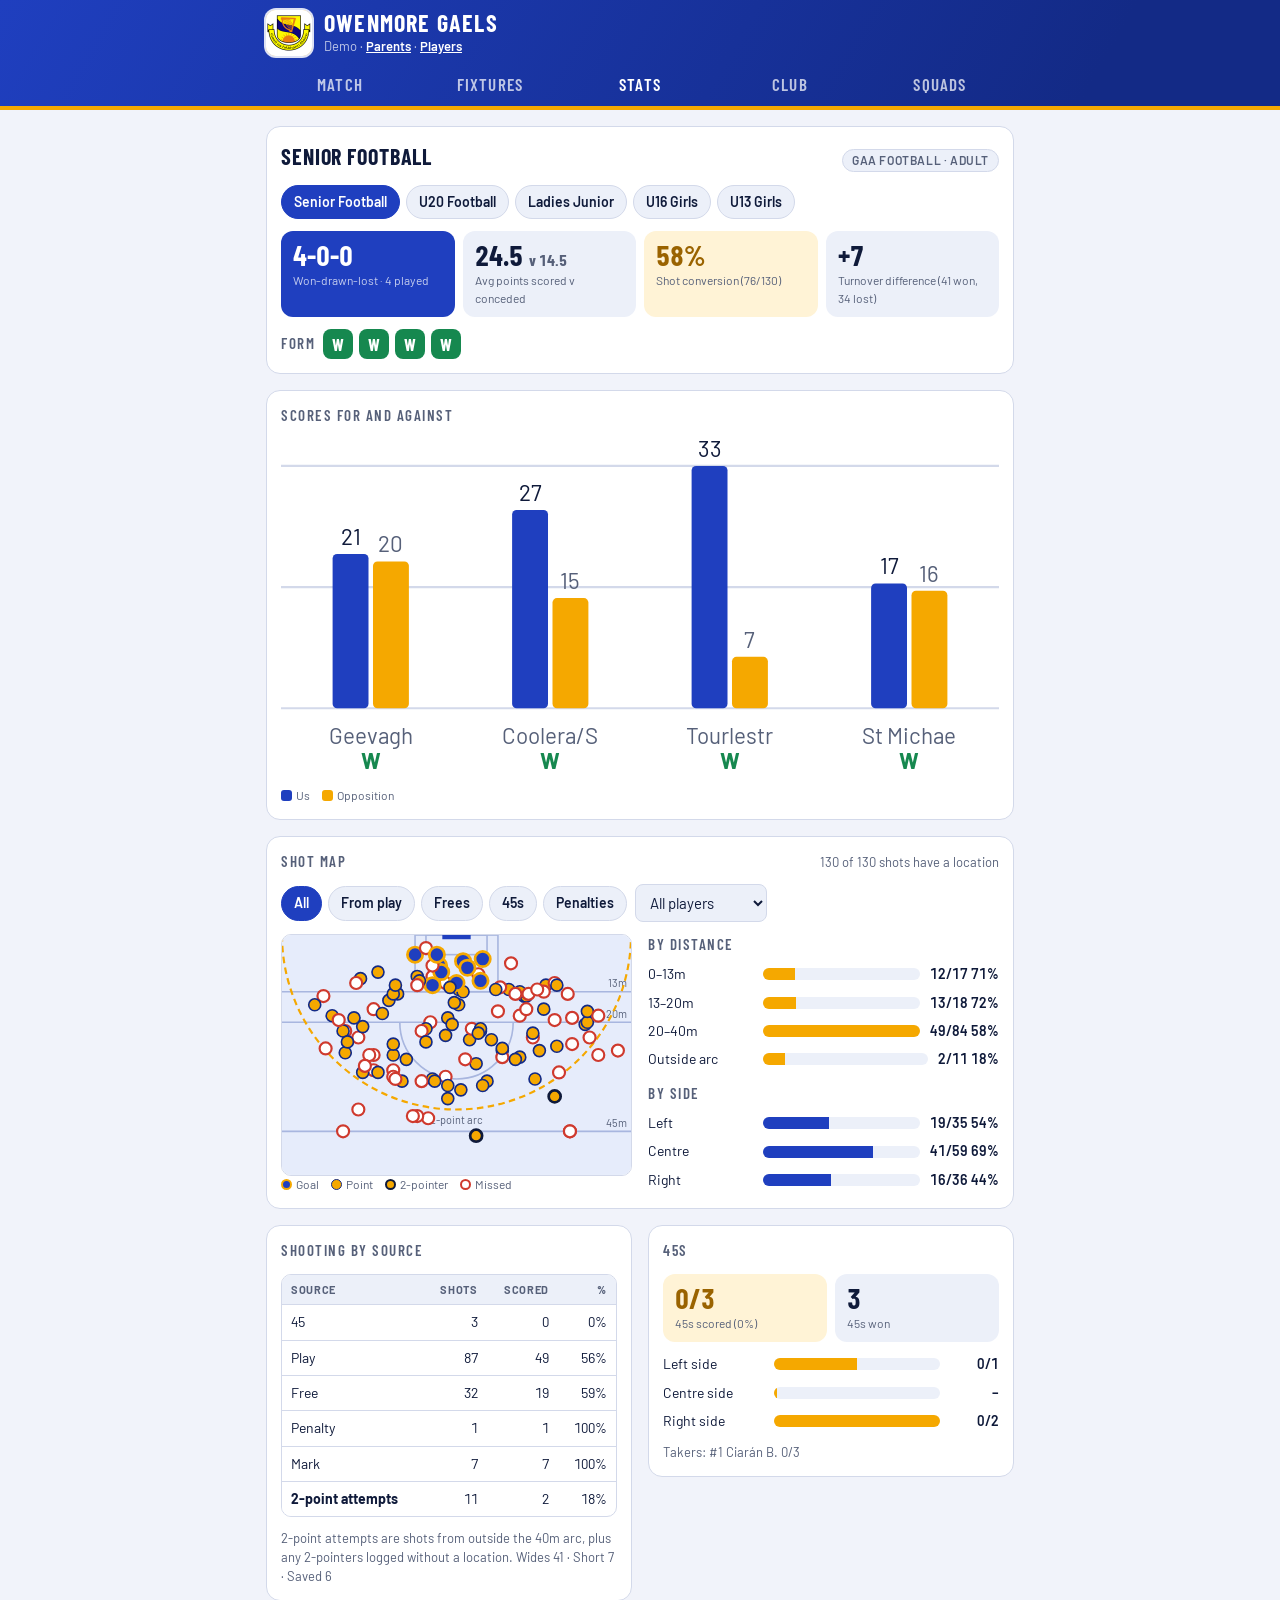
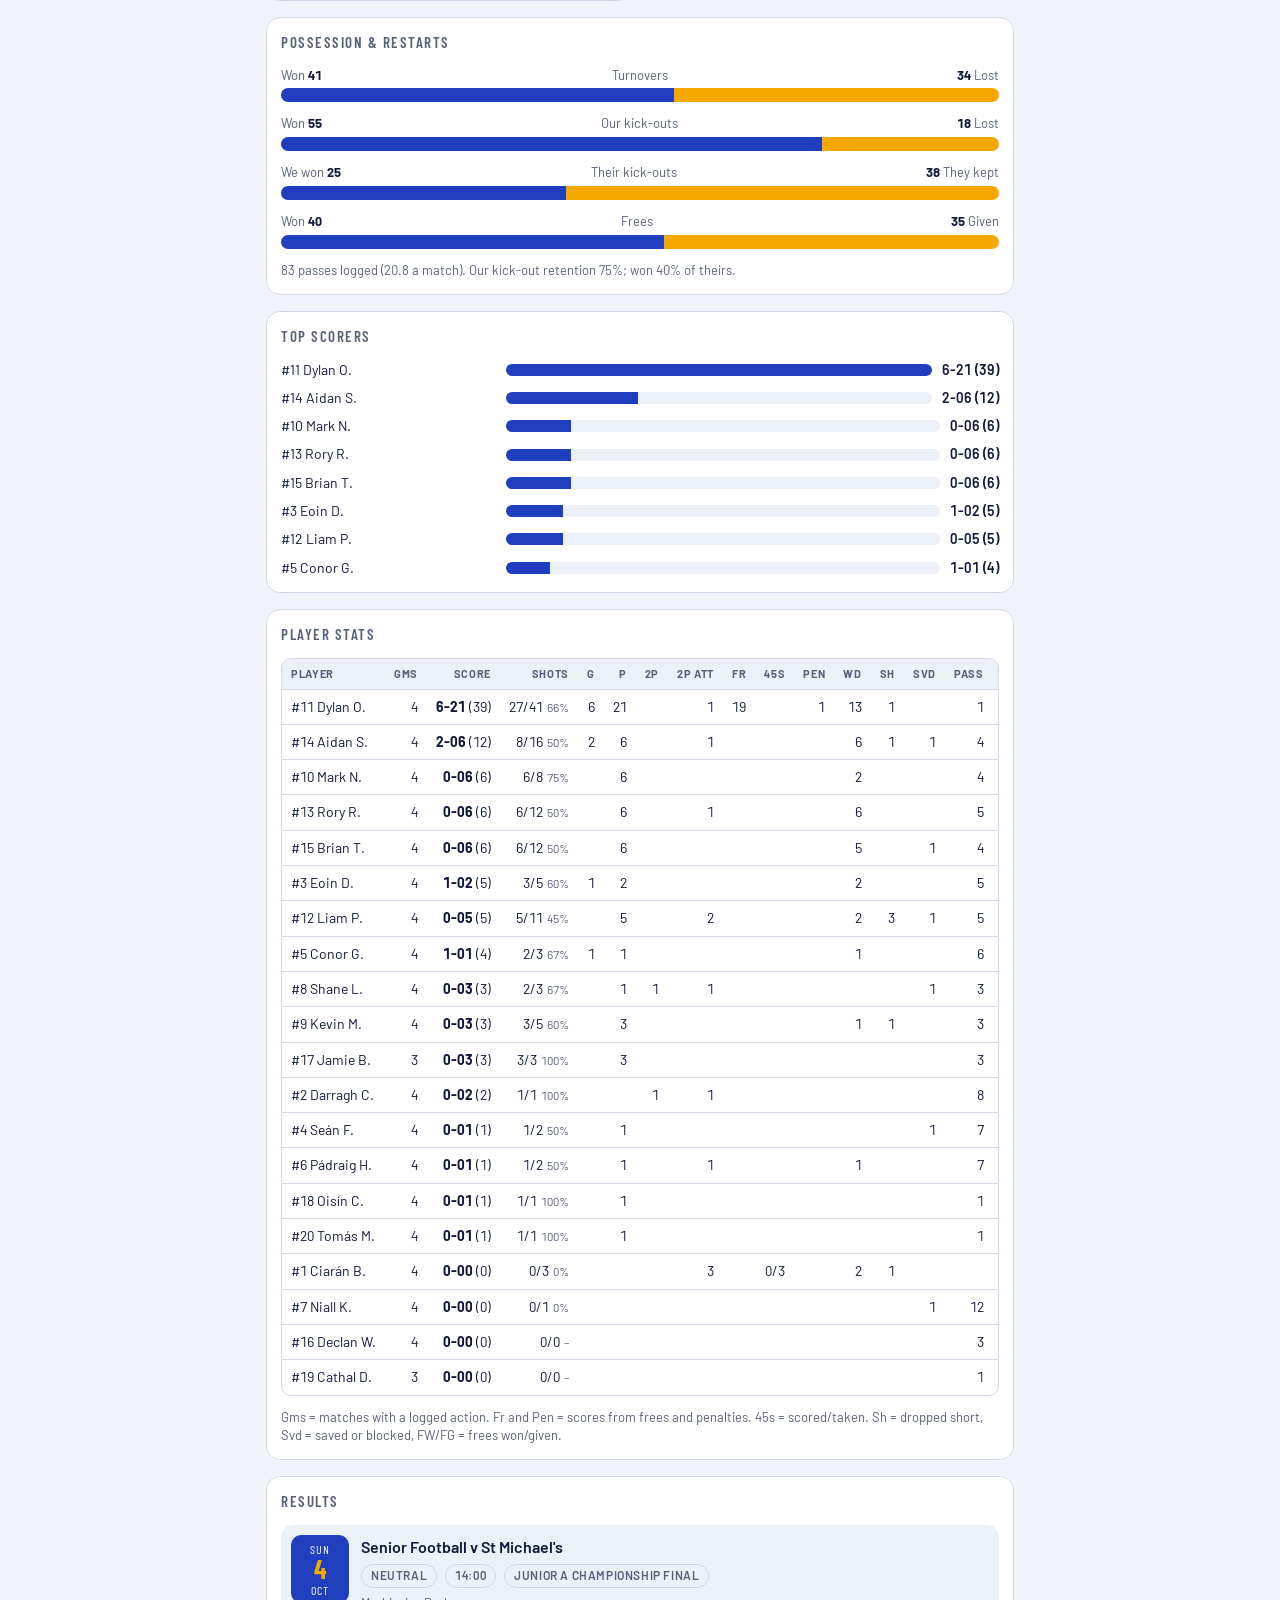
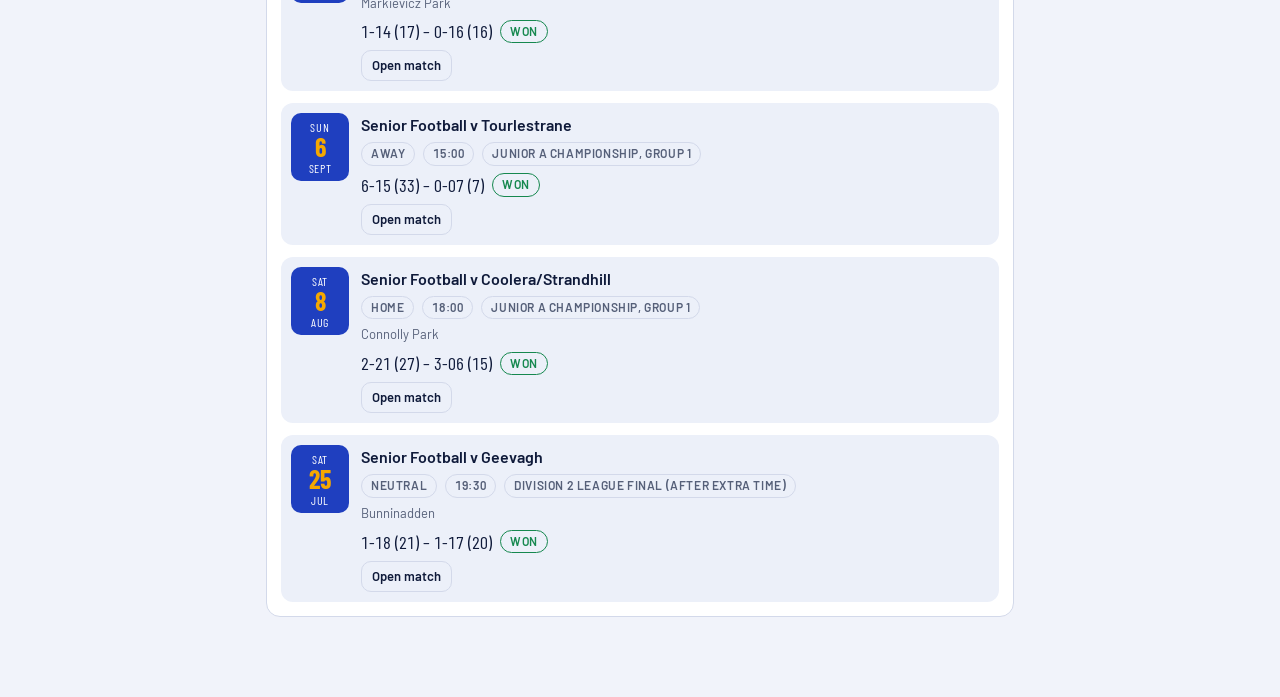
==== public/index.html @ dace6323 "Add files via upload" ====
<!doctype html><html lang="en"><head><meta charset="utf-8"><meta name="viewport" content="width=device-width,initial-scale=1,viewport-fit=cover"><meta name="theme-color" content="#132a86"><meta name="robots" content="noindex">
<link rel="icon" type="image/png" href="favicon.png"><link rel="apple-touch-icon" href="apple-touch-icon.png">
<title>Owenmore Gaels Demo</title>
<meta name="claude:viewport-fit-sides" content="cover">
<link rel="preconnect" href="https://fonts.googleapis.com"><link rel="stylesheet" href="https://fonts.googleapis.com/css2?family=Barlow+Condensed:wght@500;600;700&family=Barlow:wght@400;500;600&display=swap">
<style>html{-webkit-text-size-adjust:100%}body{margin:0}[hidden]{display:none!important}img{max-width:100%}:root{padding-top:env(safe-area-inset-top,0px);padding-bottom:env(safe-area-inset-bottom,0px)}
/* Owenmore Gaels shared theme: royal blue band + amber accents. Layout: blue header band with badge, one working column of panels. */
:root{
  --bg:#f1f3fa; --surface:#ffffff; --surface2:#ecf0f9; --line:#d3d9ea; --fg:#0f1a3a; --muted:#566079;
  --royal:#1f3fbf; --royal-2:#132a86; --royal-text:#1f3fbf; --royal-soft:#e3e9fb;
  --amber:#f5a800; --amber-ink:#1d1300; --amber-text:#9a6300; --amber-soft:#fff3d6;
  --them:#0d7d72; --good:#16884f; --bad:#cf3a2e; --card-y:#f2c200; --card-r:#cf3a2e; --card-b:#15171d;
  --pitch:#e6ecfb; --pitch-line:#a8b6df; --on-band:#ffffff; --on-band-muted:rgba(255,255,255,.72);
  --display:"Barlow Condensed","Arial Narrow",system-ui,sans-serif;
  --body:"Barlow",system-ui,-apple-system,"Segoe UI",sans-serif;
  --r:14px;
}
@media (prefers-color-scheme: dark){:root:not([data-theme="light"]){
  --bg:#070c1d; --surface:#0f1730; --surface2:#16203f; --line:#26335d; --fg:#e8ecf8; --muted:#98a3c4;
  --royal:#2f52d6; --royal-2:#14246a; --royal-text:#7e9bff; --royal-soft:#18245a;
  --amber:#ffb81f; --amber-ink:#1d1300; --amber-text:#ffc449; --amber-soft:#2e2510;
  --them:#33c4b2; --good:#3fd08a; --bad:#ff6a5e; --card-y:#ffd23f; --card-r:#ff6a5e; --card-b:#d4dae9;
  --pitch:#0c1636; --pitch-line:#33478a; color-scheme:dark}}
:root[data-theme="dark"]{
  --bg:#070c1d; --surface:#0f1730; --surface2:#16203f; --line:#26335d; --fg:#e8ecf8; --muted:#98a3c4;
  --royal:#2f52d6; --royal-2:#14246a; --royal-text:#7e9bff; --royal-soft:#18245a;
  --amber:#ffb81f; --amber-ink:#1d1300; --amber-text:#ffc449; --amber-soft:#2e2510;
  --them:#33c4b2; --good:#3fd08a; --bad:#ff6a5e; --card-y:#ffd23f; --card-r:#ff6a5e; --card-b:#d4dae9;
  --pitch:#0c1636; --pitch-line:#33478a; color-scheme:dark}
*{box-sizing:border-box}
body{background:var(--bg);color:var(--fg);font-family:var(--body);font-size:15px;line-height:1.45}
body::before{content:"";position:fixed;inset:0 0 auto;height:env(safe-area-inset-top,0px);z-index:10;background:var(--royal-2)}
button,input,select,textarea{font:inherit;color:inherit}
button{cursor:pointer}
:focus-visible{outline:3px solid var(--amber);outline-offset:2px}
.num,.tab{font-variant-numeric:tabular-nums}

/* Header band */
.top{position:sticky;top:env(safe-area-inset-top,0px);z-index:9;background:linear-gradient(120deg,var(--royal) 0%,var(--royal-2) 85%);color:var(--on-band);border-bottom:4px solid var(--amber)}
.top-in{max-width:780px;margin:0 auto;padding-left:max(16px,env(safe-area-inset-left,0px));padding-right:max(16px,env(safe-area-inset-right,0px));padding-block:10px 0}
.brand{display:flex;align-items:center;gap:12px;padding-bottom:8px}
.badge{width:46px;height:46px;border-radius:10px;flex:none;background:var(--amber);color:var(--royal-2);display:flex;align-items:center;justify-content:center;font-family:var(--display);font-weight:700;font-size:18px;letter-spacing:.02em;overflow:hidden;box-shadow:0 0 0 2px rgba(255,255,255,.85)}
.badge img{width:100%;height:100%;object-fit:contain;background:#fff}
.brand .bt{min-width:0;flex:1}
.brand h1{font-family:var(--display);font-weight:700;font-size:24px;line-height:1;letter-spacing:.05em;text-transform:uppercase;margin:0;color:var(--on-band);white-space:nowrap;overflow:hidden;text-overflow:ellipsis}
.brand small{display:flex;align-items:center;gap:6px;color:var(--on-band-muted);font-size:13px;margin-top:2px}
.brand a{color:var(--on-band)}
nav{display:flex;gap:2px;overflow-x:auto}
nav button{flex:1;background:none;border:0;border-bottom:4px solid transparent;margin-bottom:-4px;padding:8px 6px 9px;font-family:var(--display);font-weight:600;font-size:17px;letter-spacing:.07em;text-transform:uppercase;color:var(--on-band-muted);white-space:nowrap}
nav button[aria-current="page"]{color:var(--on-band);border-bottom-color:var(--amber)}
.ldot{display:inline-block;width:9px;height:9px;border-radius:50%;background:var(--on-band-muted)}
.ldot[data-s=ok]{background:#46e08f}.ldot[data-s=err]{background:#ff6a5e}.ldot[data-s=wait]{background:var(--amber)}.ldot[data-s=off]{display:none}

/* Page column and panels */
main{max-width:780px;margin:0 auto;padding-left:max(16px,env(safe-area-inset-left,0px));padding-right:max(16px,env(safe-area-inset-right,0px));padding-block:16px 80px;display:flex;flex-direction:column;gap:16px}
h2{font-family:var(--display);font-weight:700;font-size:22px;letter-spacing:.04em;text-transform:uppercase;margin:0;text-wrap:balance}
h3{font-family:var(--display);font-weight:600;font-size:15px;letter-spacing:.1em;text-transform:uppercase;margin:0;color:var(--muted)}
.panel{background:var(--surface);border:1px solid var(--line);border-radius:var(--r);padding:14px;display:flex;flex-direction:column;gap:12px;min-width:0}
.panel>.ph{display:flex;justify-content:space-between;align-items:baseline;gap:8px;flex-wrap:wrap}
.row{display:flex;gap:8px;flex-wrap:wrap;align-items:center}
.muted{color:var(--muted)}
.legend{font-size:13px;color:var(--muted);margin:0}
.empty{text-align:center;padding:16px;color:var(--muted)}
.chip{display:inline-flex;align-items:center;gap:4px;font-size:12px;font-weight:600;letter-spacing:.05em;text-transform:uppercase;padding:2px 9px;border-radius:99px;border:1px solid var(--line);color:var(--muted);background:var(--surface2);white-space:nowrap}
.chip.w{color:var(--good);border-color:var(--good)} .chip.l{color:var(--bad);border-color:var(--bad)} .chip.d{color:var(--amber-text);border-color:var(--amber)}
.chip.live{color:var(--bad);border-color:var(--bad)}
.btn{border:1px solid var(--line);background:var(--surface2);border-radius:10px;padding:9px 14px;font-weight:600;color:var(--fg);text-decoration:none;display:inline-block}
.btn.pri{background:var(--royal);border-color:var(--royal);color:#fff}
.btn.amb{background:var(--amber);border-color:var(--amber);color:var(--amber-ink)}
.btn.warn{border-color:var(--bad);color:var(--bad);background:transparent}
.btn.sm{padding:5px 10px;font-size:13px}
.btn[disabled]{opacity:.45;cursor:default}
.armed{background:var(--bad)!important;color:#fff!important;border-color:var(--bad)!important}
input,select,textarea{background:var(--surface2);border:1px solid var(--line);border-radius:8px;padding:8px 10px;min-width:0;color:var(--fg)}
label.f{display:flex;flex-direction:column;gap:4px;font-size:12px;font-weight:600;letter-spacing:.05em;text-transform:uppercase;color:var(--muted);flex:1 1 140px;min-width:0}
label.f input,label.f select{font-size:15px;text-transform:none;letter-spacing:0;color:var(--fg);font-weight:400}
.seg{display:flex;flex-wrap:wrap;gap:6px}
.seg button{border:1.5px solid var(--line);background:var(--surface2);border-radius:99px;padding:6px 12px;font-weight:600;font-size:14px;color:var(--fg)}
.seg button[aria-pressed="true"]{background:var(--royal);border-color:var(--royal);color:#fff}

/* KPI tiles */
.kpis{display:grid;grid-template-columns:repeat(auto-fill,minmax(150px,1fr));gap:8px}
.kpi{background:var(--surface2);border-radius:12px;padding:10px 12px;display:flex;flex-direction:column;gap:2px;min-width:0}
.kpi b{font-family:var(--display);font-weight:700;font-size:28px;line-height:1.05;font-variant-numeric:tabular-nums}
.kpi span{font-size:12px;color:var(--muted)}
.kpi.hi{background:var(--royal);color:#fff}.kpi.hi span{color:rgba(255,255,255,.75)}
.kpi.am{background:var(--amber-soft)}.kpi.am b{color:var(--amber-text)}

/* Bars */
.bars{display:flex;flex-direction:column;gap:8px}
.bar{display:grid;grid-template-columns:minmax(80px,30%) 1fr auto;gap:10px;align-items:center;font-size:14px}
.bar .lab{min-width:0;overflow:hidden;text-overflow:ellipsis;white-space:nowrap}
.bar .trk{height:12px;border-radius:99px;background:var(--surface2);overflow:hidden;display:flex}
.bar .trk i{display:block;height:100%;background:var(--royal)}
.bar .trk i.a{background:var(--amber)} .bar .trk i.t{background:var(--them)} .bar .trk i.m{background:var(--line)}
.bar .v{font-variant-numeric:tabular-nums;font-weight:600;min-width:3.5em;text-align:right}
.split{display:flex;flex-direction:column;gap:4px}
.split .hd{display:flex;justify-content:space-between;font-size:13px;color:var(--muted)}
.split .hd b{color:var(--fg);font-variant-numeric:tabular-nums}
.split .trk{height:14px;border-radius:99px;overflow:hidden;display:flex;background:var(--surface2)}
.split .trk i{display:block;height:100%}
.split .trk i:first-child{background:var(--royal)} .split .trk i:last-child{background:var(--amber)}

/* Pitch */
.pitch{width:100%;max-width:100%;display:block;touch-action:manipulation}
.pitch .grass{fill:var(--pitch)}
.pitch .ln{stroke:var(--pitch-line);stroke-width:1.5;fill:none}
.pitch .arc{stroke:var(--amber);stroke-width:2;fill:none;stroke-dasharray:6 4}
.pitch .l45{stroke:var(--royal-text);stroke-width:3}
.pitch .post{stroke:var(--royal-text);stroke-width:4}
.pitch .lbl{fill:var(--muted);font-size:10px;font-family:var(--body)}
.pitch .dot-s{fill:var(--amber);stroke:var(--royal-2);stroke-width:1.5}
.pitch .dot-g{fill:var(--royal);stroke:var(--amber);stroke-width:2.5}
.pitch .dot-2{fill:var(--amber);stroke:var(--fg);stroke-width:2.5}
.pitch .dot-m{fill:var(--surface);stroke:var(--bad);stroke-width:2}
.pitch .mark{fill:var(--amber);stroke:var(--fg);stroke-width:2}
.pkey{display:flex;flex-wrap:wrap;gap:12px;font-size:12px;color:var(--muted)}
.pkey i{display:inline-block;width:11px;height:11px;border-radius:50%;vertical-align:-1px;margin-right:4px}
.pkey .s{background:var(--amber);border:1.5px solid var(--royal-2)} .pkey .g{background:var(--royal);border:2px solid var(--amber)} .pkey .two{background:var(--amber);border:2px solid var(--fg)} .pkey .m{background:var(--surface);border:2px solid var(--bad)}

/* Tables */
.tw{overflow-x:auto;border:1px solid var(--line);border-radius:10px}
table{border-collapse:collapse;width:100%;font-variant-numeric:tabular-nums;font-size:14px}
th,td{padding:7px 9px;text-align:right;white-space:nowrap;border-bottom:1px solid var(--line)}
th{font-size:11px;letter-spacing:.06em;text-transform:uppercase;color:var(--muted);background:var(--surface2)}
td:first-child,th:first-child{text-align:left;position:sticky;left:0;background:var(--surface)}
th:first-child{background:var(--surface2)}
tr:last-child td{border-bottom:0}
td .pc{color:var(--muted);font-size:12px;margin-left:4px}

/* Form strip */
.form{display:flex;gap:6px;flex-wrap:wrap}
.form span{width:30px;height:30px;border-radius:8px;display:flex;align-items:center;justify-content:center;font-family:var(--display);font-weight:700;font-size:17px;color:#fff}
.form .W{background:var(--good)} .form .L{background:var(--bad)} .form .D{background:var(--amber);color:var(--amber-ink)}
.grid2{display:grid;grid-template-columns:repeat(auto-fit,minmax(min(100%,320px),1fr));gap:16px;align-items:start}
.grid2>*{min-width:0}
/* Coach app components */
.board{background:linear-gradient(140deg,var(--royal) 0%,var(--royal-2) 100%);color:var(--on-band);border-radius:var(--r);padding:14px;display:flex;flex-direction:column;gap:12px;border-bottom:4px solid var(--amber)}
.sb{display:grid;grid-template-columns:1fr auto 1fr;gap:8px;align-items:center;text-align:center}
.sb .tn{font-family:var(--display);font-weight:600;font-size:17px;letter-spacing:.03em;line-height:1.1;text-wrap:balance}
.sb .tn small{display:block;font-family:var(--body);font-size:12px;font-weight:500;color:var(--on-band-muted);letter-spacing:0}
.sb .sc{font-family:var(--display);font-weight:700;font-size:clamp(42px,12vw,62px);line-height:1;color:var(--amber);font-variant-numeric:tabular-nums}
.sb .them .sc{color:#fff}
.sb .tot{color:var(--on-band-muted);font-family:var(--display);font-size:18px;font-variant-numeric:tabular-nums}
.clock{font-family:var(--display);font-weight:700;font-size:clamp(38px,11vw,54px);line-height:1;color:#fff;font-variant-numeric:tabular-nums;background:rgba(0,0,0,.22);border-radius:10px;padding:4px 10px}
.clock.paused{opacity:.6}
.per{font-size:12px;font-weight:600;letter-spacing:.08em;text-transform:uppercase;color:var(--on-band-muted);margin-top:4px}
.over{font-family:var(--display);font-weight:600;font-size:16px;color:var(--amber);min-height:20px;font-variant-numeric:tabular-nums}
.ctrl{display:grid;grid-template-columns:1fr 1fr;gap:8px}
.ctrl .btn{padding:13px;font-family:var(--display);font-size:19px;letter-spacing:.06em;text-transform:uppercase}
.board .btn{background:rgba(255,255,255,.12);border-color:rgba(255,255,255,.35);color:#fff}
.board .btn.run-off{background:var(--amber);border-color:var(--amber);color:var(--amber-ink)}
.board .btn.run-on{background:transparent;border:2px solid #fff;color:#fff}
.board .btn.armed{background:var(--bad)!important}
.board input{background:rgba(255,255,255,.14);border-color:rgba(255,255,255,.35);color:#fff}
.board .muted,.board label{color:var(--on-band-muted)}
.board .chip{background:rgba(255,255,255,.14);color:#fff;border-color:rgba(255,255,255,.35)}
.alertbar{background:var(--amber);color:var(--amber-ink);border-radius:10px;padding:10px 12px;font-weight:600}
.flash{animation:flash .6s 4}
@keyframes flash{50%{background:#fff}}
@media (prefers-reduced-motion:reduce){.flash{animation:none}}

.pad{display:flex;flex-direction:column;gap:10px}
.pad.us .ph h2{color:var(--royal-text)} .pad.them .ph h2{color:var(--them)}
.grp{display:flex;flex-direction:column;gap:6px}
.keys{display:grid;grid-template-columns:repeat(auto-fill,minmax(96px,1fr));gap:6px}
.key{min-height:56px;border-radius:10px;border:1.5px solid var(--line);background:var(--surface2);color:var(--royal-text);font-family:var(--display);font-weight:600;font-size:17px;letter-spacing:.04em;text-transform:uppercase;display:flex;flex-direction:column;align-items:center;justify-content:center;line-height:1.05;padding:4px}
.key small{font-family:var(--body);font-size:11px;font-weight:500;letter-spacing:0;text-transform:none;color:var(--muted);margin-top:2px}
.key:active{transform:scale(.97)}
.key.score{min-height:72px;font-size:22px;background:var(--amber);border-color:var(--amber);color:var(--amber-ink)}
.key.score small{color:rgba(29,19,0,.7)}
.key.set{border-color:var(--royal);border-width:2px}
.pad.them .key{color:var(--them)}
.pad.them .key.score{background:transparent;border:2px solid var(--them);color:var(--them)}
.pad.them .key.score small{color:var(--muted)}
.key.y{border-color:var(--card-y);color:var(--fg)} .key.y::before,.key.r::before,.key.bk::before{content:"";width:12px;height:16px;border-radius:2px;margin-bottom:3px}
.key.y::before{background:var(--card-y)} .key.r{border-color:var(--card-r);color:var(--fg)} .key.r::before{background:var(--card-r)} .key.bk{border-color:var(--card-b);color:var(--fg)} .key.bk::before{background:var(--card-b)}
.key.sub{border-color:var(--royal);color:var(--royal-text)}

.log{display:flex;flex-direction:column;gap:6px}
.ev{display:grid;grid-template-columns:76px 1fr auto;gap:8px;align-items:center;padding:8px 10px;border-radius:10px;background:var(--surface2);border-left:4px solid var(--royal)}
.ev.them{border-left-color:var(--them)}
.ev.sc{border-left-color:var(--amber)}
.ev .t{font-family:var(--display);font-weight:600;color:var(--amber-text);font-variant-numeric:tabular-nums}
.ev .what{min-width:0}
.ev .what span{color:var(--muted);font-size:13px}

.sheet-bg{position:fixed;inset:0;background:rgba(5,10,30,.55);z-index:20;display:flex;align-items:flex-end;justify-content:center}
.sheet{background:var(--surface);width:100%;max-width:780px;max-height:92%;overflow:auto;border-radius:18px 18px 0 0;border-top:4px solid var(--amber);padding-block:14px calc(16px + env(safe-area-inset-bottom,0px));padding-left:max(16px,env(safe-area-inset-left,0px));padding-right:max(16px,env(safe-area-inset-right,0px));display:flex;flex-direction:column;gap:12px}
.where{display:flex;justify-content:space-between;align-items:center;gap:8px;font-size:14px;min-height:24px}
.where b{font-family:var(--display);font-size:18px;letter-spacing:.03em}
.pitchbox{max-width:420px;width:100%;margin:0 auto;border-radius:10px;overflow:hidden;border:1px solid var(--line)}
.pgrid{display:grid;grid-template-columns:repeat(auto-fill,minmax(80px,1fr));gap:6px}
.pbtn{border:1.5px solid var(--line);background:var(--surface2);border-radius:10px;padding:8px 4px;display:flex;flex-direction:column;align-items:center;min-height:60px;color:var(--fg)}
.pbtn b{font-family:var(--display);font-size:24px;line-height:1;color:var(--royal-text)}
.pbtn span{font-size:12px;color:var(--muted);white-space:nowrap;overflow:hidden;text-overflow:ellipsis;max-width:100%}
.pbtn.off{opacity:.4}
.seg.out button[aria-pressed="true"]{background:var(--amber);border-color:var(--amber);color:var(--amber-ink)}

.cal{display:grid;grid-template-columns:repeat(7,1fr);gap:4px}
.cal .dow{font-size:11px;font-weight:600;text-align:center;color:var(--muted);letter-spacing:.06em;text-transform:uppercase}
.cal button{aspect-ratio:1/1;max-width:100%;border:1px solid var(--line);background:var(--surface2);border-radius:8px;display:flex;flex-direction:column;align-items:center;justify-content:center;gap:2px;font-variant-numeric:tabular-nums;padding:0;color:var(--fg)}
.cal button.blank{visibility:hidden}
.cal button.today{border-color:var(--amber);border-width:2px}
.cal button.sel{background:var(--royal);color:#fff;border-color:var(--royal)}
.cal .dots{display:flex;gap:2px;height:6px}
.cal .dots i{width:6px;height:6px;border-radius:50%;background:var(--amber)}
.cal .dots i.p{background:var(--muted)} .cal .dots i.x{background:var(--bad)}
.fx{display:grid;grid-template-columns:58px 1fr;gap:12px;padding:10px;border-radius:12px;background:var(--surface2);align-items:start}
.fx .dt{text-align:center;font-family:var(--display);line-height:1;background:var(--royal);color:#fff;border-radius:10px;padding:6px 0}
.fx .dt b{display:block;font-size:26px;color:var(--amber)}
.fx .dt span{font-size:12px;letter-spacing:.06em;text-transform:uppercase}
.fx .body{display:flex;flex-direction:column;gap:6px;min-width:0}
.fx .opp{font-weight:600;font-size:16px}
.fx.cancelled .opp{text-decoration:line-through;color:var(--muted)}
.res{font-family:var(--display);font-size:18px;font-variant-numeric:tabular-nums}

.prow2{display:grid;grid-template-columns:64px 1fr;gap:6px;padding-block:8px;border-top:1px solid var(--line)}
.prow2 .pcode{grid-column:1/-1;display:flex;gap:6px;align-items:center;flex-wrap:wrap}
.pcode code{font-family:ui-monospace,SFMono-Regular,Menlo,monospace;font-size:14px;letter-spacing:.12em;background:var(--royal-soft);color:var(--royal-text);border-radius:6px;padding:3px 8px}
.toast{position:fixed;left:50%;transform:translateX(-50%);bottom:calc(16px + env(safe-area-inset-bottom,0px));background:var(--royal-2);color:#fff;padding:8px 14px;border-radius:99px;font-weight:600;z-index:30;font-size:14px;border:2px solid var(--amber);max-width:calc(100% - 32px)}
.login{gap:14px}
.errtxt{color:var(--bad);font-weight:600;margin:0}
.logo-row{display:flex;gap:12px;align-items:center;flex-wrap:wrap}
.logo-row .badge{width:72px;height:72px;font-size:26px}
nav[hidden]{display:none!important}
.sq-table td:first-child{font-weight:600}
.ht{display:inline-block;font-family:var(--display);font-weight:700;font-size:12px;letter-spacing:.08em;text-transform:uppercase;padding:1px 7px;border-radius:5px;background:var(--surface2);color:var(--muted);border:1px solid var(--line)}
.ht.h1{background:var(--royal);border-color:var(--royal);color:#fff}
.ht.h2{background:var(--amber);border-color:var(--amber);color:var(--amber-ink)}
.halfpill{display:inline-block;font-family:var(--display);font-weight:700;font-size:20px;letter-spacing:.1em;text-transform:uppercase;padding:3px 14px;border-radius:8px;background:var(--amber);color:var(--amber-ink);margin-bottom:6px}
.halfpill.h1{background:#fff;color:var(--royal-2)}
.halfpill.ht0{background:rgba(255,255,255,.18);color:#fff}
.clock .sec{font-size:.45em;opacity:.75;vertical-align:.7em;margin-left:2px}
.ev .t{display:flex;flex-direction:column;align-items:flex-start;gap:3px}
.ev .t b{font-size:20px;line-height:1}
.crest{width:24px;height:24px;border-radius:5px;object-fit:contain;background:#fff;flex:none;box-shadow:0 0 0 1px var(--line)}
.crest.big{width:46px;height:46px;border-radius:8px;display:block;margin:0 auto 6px;box-shadow:0 0 0 2px rgba(255,255,255,.7)}
.fx .opp{display:flex;align-items:center;gap:8px}
.chip.src{color:var(--royal-text);border-color:var(--royal)}
.legend a{color:var(--royal-text)}
.brand small a{color:var(--on-band);font-weight:600}
</style>
</head><body>
<header class="top"><div class="top-in">
  <div class="brand"><div class="badge" id="badge" aria-hidden="true"><img src="badge.png" alt=""></div><div class="bt"><h1 id="clubname">Owenmore Gaels</h1><small><span id="livedot" class="ldot" data-s="off" title=""></span><span id="sub">Demo</span></small></div></div>
  <nav id="nav" hidden></nav>
</div></header>
<main id="app"></main>
<div id="sheet" hidden></div>
<div id="toast" class="toast" hidden></div>
<script>
const OWN_BADGE="[data-uri]";
// Club crests from the Sligo LGFA club list (https://sligolgfa.com/clublist/), hosted on Sportlomo.
// Crest images are hotlinked from the Sportlomo-hosted Sligo LGFA club list.
const BASE = "https://sportlomo-userupload.s3.amazonaws.com/clubLogos/";
const CRESTS = [
  { id: 90947, n: "Ballymote", f: "Ballymote.png" },
  { id: 81475, n: "CT Gaels", f: "CT Gesls Crest.jpg" },
  { id: 81473, n: "Calry/St Josephs", f: "Calry crest.jpg" },
  { id: 81474, n: "Coolera/Strandhill", f: "coolera crest.jpg" },
  { id: 81476, n: "Curry", f: "Curry crest.jpg" },
  { id: 81477, n: "Drumcliffe/Rosses Point", f: "drumcliffe crest.jpg", a: ["Drumcliffe/RP"] },
  { id: 81478, n: "Eastern Harps", f: "Eastern Harps Crest.png" },
  { id: 81479, n: "Eoghan Rua", f: "eoghan rua crest.jpg", a: ["Easkey", "Eoghan Rua Easkey"] },
  { id: 81480, n: "Geevagh", f: "Geevgh GAA Crest.jpg" },
  { id: 81481, n: "Owenmore Gaels", f: "owenmore gaels crest.jpg", a: ["Owenmore"] },
  { id: 81482, n: "Shamrock Gaels", f: "Shamrock Gaels Crest.png" },
  { id: 81483, n: "St Farnans", f: "farnans crest.jpg", a: ["St Farnans/St Patricks"] },
  { id: 81485, n: "St Johns", f: "Johns Crest.jpg" },
  { id: 81486, n: "St Marys", f: "Marys crest.jpg" },
  { id: 81487, n: "St Michaels", f: "michaels crest.jpg" },
  { id: 81488, n: "St Molaise Gaels", f: "st molaise crest.jpg" },
  { id: 81489, n: "St Nathys", f: "St Nathys Crest.jpg" },
  { id: 81490, n: "St Patricks", f: "St Patrick crest.jpg", a: ["St Patricks/St Farnans"] },
  { id: 81492, n: "Tourlestrane", f: "tourlestrane crest.jpg" },
];
const crestUrl = (c) => BASE + c.id + "/" + encodeURIComponent(c.f);

// Normalise a club name for matching: "St. Mary's" -> "st marys", "Calry/St. Joseph's" -> "calry/st josephs"
const norm = (s) => String(s || "").toLowerCase().replace(/[’'`.]/g, "").replace(/\b(gaa|gfc|lgfa|club|cumann)\b/g, "")
  .replace(/[^a-z0-9/ ]+/g, " ").replace(/\s*\/\s*/g, "/").replace(/\s+/g, " ").trim();

// Find the crest for a team name as written on fixtures (amalgamations use the first club).
function crestFor(name) {
  const n = norm(name); if (!n) return null;
  const names = (c) => [c.n, ...(c.a || [])].map(norm);
  for (const c of CRESTS) if (names(c).includes(n)) return c;
  const first = n.split("/")[0].trim();
  for (const c of CRESTS) if (names(c).includes(first)) return c;
  let best = null;
  for (const c of CRESTS) for (const cn of names(c).map((x) => x.split("/")[0].trim()))
    if (cn.length > 3 && (first.startsWith(cn) || cn.startsWith(first)) && (!best || cn.length > best.l)) best = { c, l: cn.length };
  return best ? best.c : null;
}
/* ===== Owenmore Gaels demo data =====
   Scorelines, dates, opponents and venues are real 2026 results (Ocean FM, Sligo LGFA, Sligo GAA).
   Players and the minute-by-minute events behind each scoreline are invented examples. */
const DEMO_KEY='owenmore-gaels-demo-v1', DEMO_VER=2;
const DEMO_SQUADS=[
  {id:'sen',name:'Senior Football',assoc:'gaa_f',grade:'Adult',half:30,arc:true,men:true},
  {id:'u20',name:'U20 Football',assoc:'gaa_f',grade:'U20',half:30,arc:true,men:true},
  {id:'lad',name:'Ladies Junior',assoc:'lgfa',grade:'Adult',half:30,arc:true},
  {id:'u16',name:'U16 Girls',assoc:'lgfa',grade:'U16',half:30,arc:true},
  {id:'u13',name:'U13 Girls',assoc:'lgfa',grade:'U13',half:25,arc:false}
];
// Real results
const DEMO_RESULTS=[
  {t:'sen',date:'2026-07-25',time:'19:30',opp:'Geevagh',venue:'Neutral',ground:'Bunninadden',comp:'Division 2 League Final (after extra time)',us:[1,18],them:[1,17]},
  {t:'sen',date:'2026-08-08',time:'18:00',opp:'Coolera/Strandhill',venue:'Home',ground:'Connolly Park',comp:'Junior A Championship, Group 1',us:[2,21],them:[3,6]},
  {t:'sen',date:'2026-09-06',time:'15:00',opp:'Tourlestrane',venue:'Away',ground:'',comp:'Junior A Championship, Group 1',us:[6,15],them:[0,7]},
  {t:'sen',date:'2026-10-04',time:'14:00',opp:"St Michael's",venue:'Neutral',ground:'Markievicz Park',comp:'Junior A Championship Final',us:[1,14],them:[0,16]},
  {t:'lad',date:'2026-09-13',time:'12:00',opp:"St John's",venue:'Home',ground:'',comp:'Junior B Championship',us:[4,16],them:[2,6]},
  {t:'lad',date:'2026-10-03',time:'14:00',opp:"St John's",venue:'Neutral',ground:'Eastern Harps',comp:'Connacht Gold Junior B Championship',us:[8,19],them:[4,4]},
  {t:'u16',date:'2026-09-22',time:'19:00',opp:'St Molaise Gaels',venue:'Home',ground:'',comp:'U16 B Championship',us:[5,14],them:[3,6]},
  {t:'u13',date:'2026-09-23',time:'19:00',opp:'CT Gaels',venue:'Away',ground:'CT Gaels',comp:'U13 Division 2 League',us:[1,7],them:[4,15]}
];
// Upcoming: the U20 game is real (Sligo GAA); the rest are examples to fill the calendar
const DEMO_UPCOMING=[
  {t:'u20',date:'2026-10-24',time:'16:00',opp:'Geevagh/St Michaels',venue:'Home',ground:'Connolly Park',comp:'U20 B Football Championship, Round 1',ref:'M. Duffy',source:'Sligo GAA'},
  {t:'u16',date:'2026-10-31',time:'11:00',opp:'Tourlestrane',venue:'Away',comp:'U16 League',example:true},
  {t:'lad',date:'2026-11-01',time:'12:00',opp:'Curry',venue:'Home',comp:'Ladies League',example:true,prev:{date:'2026-10-31',time:'14:00',venue:'Home'}},
  {t:'u13',date:'2026-11-07',time:'11:00',opp:'Shamrock Gaels',venue:'Home',comp:'U13 League',example:true},
  {t:'u20',date:'2026-11-14',time:'15:00',opp:'Eastern Harps',venue:'Away',comp:'U20 B Football Championship, Round 2',example:true}
];
const DM_MEN=['Ciarán','Darragh','Eoin','Seán','Conor','Pádraig','Niall','Shane','Kevin','Mark','Dylan','Liam','Rory','Aidan','Brian','Declan','Jamie','Oisín','Cathal','Tomás'];
const DM_WOMEN=['Aoife','Saoirse','Ciara','Niamh','Róisín','Éabha','Caoimhe','Orla','Sadhbh','Clodagh','Méabh','Aisling','Gráinne','Laoise','Muireann','Síofra','Ella','Kate','Emma','Leah'];
const DM_INI='BCDFGHKLMNOPRSTWBCDM';
function dmRng(seed){let s=seed>>>0;return()=>{s=(s*1664525+1013904223)>>>0;return s/4294967296}}
const dmPad=n=>String(n).padStart(2,'0');

function dmGenEvents(sq,res,R,players){
  const ev=[],half=sq.half,D=55;let n=0;
  const id=()=>'e'+(++n);
  const when=()=>({per:R()<.5?1:2,sec:Math.floor(R()*(half*60-20))});
  const pid=(w)=>{const pool=[];players.forEach(p=>{const k=p.num===1?(w==='keeper'?20:0):p.num<=7?(w==='att'?.6:2):p.num<=9?2:p.num<=15?(w==='att'?4:1.5):.4;for(let i=0;i<Math.round(k*5);i++)pool.push(p.id)});return pool[Math.floor(R()*pool.length)]};
  const at=(dMin,dMax)=>{for(;;){const d=dMin+R()*(dMax-dMin),a=(R()*2-1)*1.15,lx=40+d*Math.sin(a),ly=d*Math.cos(a);if(lx>2&&lx<78&&ly>1&&ly<D-1)return{lx:Math.round(lx*2)/2,ly:Math.round(ly*2)/2}}};
  const add=(o)=>ev.push(Object.assign({id:id()},when(),o));
  const freeTaker=players[10].id; // #11
  // our scores
  const [g,p]=res.us;let twos=sq.arc?Math.min(Math.floor(p/2),Math.floor(R()*4)):0;let ones=p-2*twos;
  for(let i=0;i<g;i++){const pen=R()<.12;add(Object.assign({side:'us',type:'goal',pid:pen?freeTaker:pid('att'),src:pen?'pen':'play'},pen?{lx:40,ly:11}:at(5,14)))}
  let t45=0;
  for(let i=0;i<twos;i++){const k=R();if(k<.2){t45++;add({side:'us',type:'two',pid:players[0].id,src:'45',lx:R()<.5?14:66,ly:45})}else add(Object.assign({side:'us',type:'two',pid:k<.45?freeTaker:pid('att'),src:k<.45?'free':'play'},at(41,47)))}
  for(let i=0;i<ones;i++){const k=R();const src=k<.3?'free':k<.38&&sq.code!=='hurling'?'mark':'play';add(Object.assign({side:'us',type:'point',pid:src==='free'?freeTaker:pid('att'),src},at(src==='free'?18:12,src==='free'?36:38)))}
  // misses
  const sc=g+p,wides=Math.round(sc*.45+R()*3);
  for(let i=0;i<wides;i++){const fr=R()<.25;add(Object.assign({side:'us',type:'wide',pid:fr?freeTaker:pid('att'),src:fr?'free':'play'},at(14,44)))}
  for(let i=0,k=1+Math.floor(R()*3);i<k;i++)add(Object.assign({side:'us',type:'short',pid:pid('att'),src:'play'},at(30,46)));
  for(let i=0,k=Math.floor(R()*3);i<k;i++)add(Object.assign({side:'us',type:'saved',pid:pid('att'),src:'play'},at(6,16)));
  const miss45=Math.floor(R()*3);for(let i=0;i<miss45;i++){t45++;add({side:'us',type:R()<.6?'wide':'short',pid:players[0].id,src:'45',lx:R()<.5?14:66,ly:45})}
  for(let i=0;i<t45+Math.floor(R()*2);i++)add({side:'us',type:'w45',pid:null});
  // possession, restarts, keeper, discipline
  const many=(type,lo,hi,w)=>{for(let i=0,k=lo+Math.floor(R()*(hi-lo+1));i<k;i++)add({side:'us',type,pid:w===null?null:pid(w)})};
  many('tow',7,14,'any');many('tol',5,11,'any');many('fwon',7,13,'att');many('fcon',5,11,'any');many('pass',14,28,'any');
  many('kow',9,16,null);many('kol',2,6,null);many('okw',3,8,null);many('okl',7,12,null);
  for(let i=0,k=1+Math.floor(R()*3);i<k;i++)add({side:'us',type:'save',pid:players[0].id});
  for(let i=0,k=Math.floor(R()*3);i<k;i++)add({side:'us',type:'yellow',pid:pid('any')});
  if(sq.code==='football'&&R()<.3)add({side:'us',type:'black',pid:pid('any')});
  const offs=players.slice(1,15).sort(()=>R()-.5),ons=players.slice(15).sort(()=>R()-.5);
  for(let i=0,k=3+Math.floor(R()*3);i<k&&i<ons.length;i++)ev.push({id:id(),per:2,sec:Math.floor(300+R()*(half*60-400)),side:'us',type:'sub',pid:offs[i].id,onId:ons[i].id});
  // opposition
  const [og,op]=res.them;const otwo=sq.arc?Math.min(Math.floor(op/2),Math.floor(R()*3)):0;
  for(let i=0;i<og;i++)add({side:'them',type:'goal'});
  for(let i=0;i<otwo;i++)add({side:'them',type:'two'});
  for(let i=0;i<op-2*otwo;i++)add({side:'them',type:'point'});
  for(let i=0,k=Math.round((og+op)*.5+R()*3);i<k;i++)add({side:'them',type:'wide'});
  for(let i=0,k=Math.floor(R()*3);i<k;i++)add({side:'them',type:'yellow'});
  ev.sort((a,b)=>(a.per-b.per)||(a.sec-b.sec));
  return ev;
}
function dmScore(m,side){let g=0,p=0;for(const e of m.events){if(e.side!==side)continue;if(e.type==='goal')g++;else if(e.type==='point')p++;else if(e.type==='two')p+=2}return{g,p,t:g*3+p}}
function buildDemo(){
  const code={gaa_f:'football',gaa_h:'hurling',lgfa:'ladies',camogie:'hurling'};
  const teams=DEMO_SQUADS.map((s,si)=>{const names=s.men?DM_MEN:DM_WOMEN;const R=dmRng(1000+si*77);const codes='ABCDEFGHJKLMNPQRSTUVWXYZ23456789';
    return{id:s.id,name:s.name,assoc:s.assoc,grade:s.grade,half:s.half,code:code[s.assoc],arc:s.arc,names:'first',
      players:names.map((nm,i)=>({id:s.id+'-p'+(i+1),num:i+1,name:nm+' '+DM_INI[(i+si*3)%DM_INI.length]+'.',code:Array.from({length:6},()=>codes[Math.floor(R()*codes.length)]).join('')}))}});
  const fixtures=[],matches=[];
  DEMO_RESULTS.forEach((r,i)=>{const sq=Object.assign({},DEMO_SQUADS.find(s=>s.id===r.t),{code:code[DEMO_SQUADS.find(s=>s.id===r.t).assoc]});const t=teams.find(x=>x.id===r.t);
    const fx={id:'fx-r'+i,teamId:t.id,date:r.date,time:r.time,opp:r.opp,venue:r.venue,ground:r.ground||'',comp:r.comp,status:'played',createdAt:Date.parse(r.date)};
    const m={id:'m-r'+i,fixtureId:fx.id,teamId:t.id,opp:r.opp,date:r.date,half:sq.half,code:sq.code,arc:sq.arc,events:dmGenEvents(sq,{us:r.us,them:r.them},dmRng(5000+i*131),t.players),clock:{period:'FT',running:false,acc:0,since:0,alerted:{1:true,2:true}}};
    fx.matchId=m.id;fx.result={us:dmScore(m,'us'),them:dmScore(m,'them')};fixtures.push(fx);matches.push(m)});
  DEMO_UPCOMING.forEach((u,i)=>fixtures.push(Object.assign({id:'fx-u'+i,teamId:u.t,status:'upcoming',createdAt:Date.now()-86400e3*3},u,u.prev?{changedAt:Date.now()-5*3600e3}:{})));
  fixtures.forEach(f=>delete f.t);
  return{v:3,demoVer:DEMO_VER,mode:'demo',role:'manager',club:'Owenmore Gaels',logo:null,logoVer:null,imports:null,deletedFx:[],teams,fixtures,matches,active:null,tab:'stats',sig:{club:null,t:{},m:{}}};
}
function loadDemo(){try{const s=JSON.parse(localStorage.getItem(DEMO_KEY)||'null');if(s&&s.v===3&&s.demoVer===DEMO_VER)return s}catch(e){}return buildDemo()}
function saveDemo(S){try{localStorage.setItem(DEMO_KEY,JSON.stringify(S))}catch(e){}}

/* ----- what the parents' page and player page see (same rules as the full version's server) ----- */
const DM_LABEL={goal:'Goal',point:'Point',two:'2-pointer',wide:'Wide',short:'Dropped short',saved:'Saved / blocked',penmiss:'Penalty missed',pass:'Pass',tow:'Turnover won',tol:'Turnover lost',fwon:'Free won',fcon:'Free conceded',kow:'Own kick-out won',kol:'Own kick-out lost',okw:'Opp kick-out won',okl:'Opp kick-out lost',w45:'45 won',save:'Save',pensave:'Penalty saved',yellow:'Yellow card',black:'Black card',red:'Red card',sub:'Substitution'};
const DM_PTS={goal:3,point:1,two:2},DM_SHOTS=['goal','point','two','wide','short','saved','penmiss'],DM_SRC={free:'Free','45':'45',pen:'Penalty',mark:'Mark'};
const dmLabel=(t,code)=>{const l=DM_LABEL[t]||t;return code==='hurling'?l.replace('45 won','65 won').replace('kick-out','puck-out'):l};
const dmOutside=(e,m)=>m.code!=='hurling'&&m.arc&&typeof e.lx==='number'&&Math.hypot(e.lx-40,e.ly)>=40;
function dmBlank(){const r={scoreG:0,scoreP:0,pts:0,fromFree:0,from45:0,fromPen:0,subOn:0,subOff:0,t45:0,s45:0,twoAtt:0};for(const k in DM_LABEL)r[k]=0;return r}
function dmTally(r,e,m){if(e.type in r)r[e.type]++;
  if(DM_SHOTS.includes(e.type)){if(e.src==='45'){r.t45++;if(DM_PTS[e.type])r.s45++}if(e.type==='two'||dmOutside(e,m))r.twoAtt++}
  if(DM_PTS[e.type]){r.pts+=DM_PTS[e.type];if(e.type==='goal')r.scoreG++;else r.scoreP+=DM_PTS[e.type];if(e.src==='free')r.fromFree++;if(e.src==='45')r.from45++;if(e.src==='pen')r.fromPen++}}
function dmSummary(m,side){const r=dmBlank();for(const e of m.events)if(e.side===side)dmTally(r,e,m);
  return{scores:r.goal+r.point+r.two,shots:DM_SHOTS.reduce((a,t)=>a+r[t],0),wide:r.wide,tow:r.tow,tol:r.tol,kow:r.kow,kol:r.kol,okw:r.okw,okl:r.okl,fwon:r.fwon,fcon:r.fcon,y:r.yellow,b:r.black,r:r.red,pass:r.pass,save:r.save+r.pensave}}
function dmName(t,id){const p=t&&t.players.find(x=>x.id===id);if(!p)return '';return t.names==='full'?`#${p.num} ${p.name}`:t.names==='first'?`#${p.num} ${String(p.name).split(' ')[0]}`:`#${p.num}`}
function dmPublicMatch(m,t,club,now){
  const c=m.clock||{period:0},el=c.period==='HT'||c.period==='FT'?0:c.acc+(c.running?(now-c.since)/1000:0);
  return{id:m.id,club,squad:t?t.name:'',code:m.code,arc:!!m.arc,opp:m.opp,date:m.date,half:m.half,savedAt:now,clock:{period:c.period,running:!!c.running,elapsed:el},
    score:{us:dmScore(m,'us'),them:dmScore(m,'them')},stats:{us:dmSummary(m,'us'),them:dmSummary(m,'them')},
    events:m.events.map(e=>({per:e.per,sec:e.sec,side:e.side,type:e.type,label:dmLabel(e.type,m.code),pts:DM_PTS[e.type]||0,src:e.src&&e.src!=='play'?(e.src==='45'&&m.code==='hurling'?'65':DM_SRC[e.src]):null,
      who:e.side==='them'?'':e.type==='sub'?`${dmName(t,e.pid)||'?'} off, ${dmName(t,e.onId)||'?'} on`:dmName(t,e.pid)}))}}
// An example live match for the parents' page when nothing is being scored on this device
function dmExampleLive(S,now){
  const t=S.teams.find(x=>x.id==='u20')||S.teams[0];const sq={half:30,code:'football',arc:true};
  const all=dmGenEvents(sq,{us:[1,12],them:[1,9]},dmRng(4242),t.players);
  const start=Math.floor(now/1000)%1800; // loops through a 2nd half every 30 min
  const ev=all.filter(e=>e.per===1||e.sec<=start);
  return{id:'example-live',teamId:t.id,opp:'Geevagh/St Michaels',date:new Date(now).toISOString().slice(0,10),half:30,code:'football',arc:true,events:ev,example:true,
    clock:{period:2,running:true,acc:start,since:now}};
}
function demoPublic(S,now=Date.now()){
  const club=S.club||'Owenmore Gaels',byId=Object.fromEntries(S.teams.map(t=>[t.id,t]));
  let live=S.matches.filter(m=>{const c=m.clock||{};const f=S.fixtures.find(x=>x.id===m.fixtureId);return c.period!=='FT'&&c.period!==0||(f&&f.status==='live')});
  let example=false;if(!live.length){live=[dmExampleLive(S,now)];example=true}
  const fixtures=S.fixtures.map(f=>({id:f.id,squad:(byId[f.teamId]||{}).name||'',opp:f.opp,date:f.date,time:f.time||'',venue:f.venue||'',comp:f.comp||'',status:f.status,result:f.result||null,prev:f.prev||null,changedAt:f.changedAt||null,createdAt:f.createdAt||null,example:!!f.example}));
  const updates=[];
  for(const f of fixtures){
    if(f.status==='cancelled'&&f.changedAt)updates.push({at:f.changedAt,kind:'cancelled',f});
    else if(f.prev&&f.changedAt)updates.push({at:f.changedAt,kind:'moved',f});
    if(f.status==='played'&&f.result&&now-Date.parse(f.date+'T18:00:00Z')<21*86400e3)updates.push({at:Date.parse(f.date+'T18:00:00Z'),kind:'result',f});
  }
  updates.sort((a,b)=>b.at-a.at);
  return{now,club,example,matches:live.map(m=>dmPublicMatch(m,byId[m.teamId],club,now)),fixtures,updates:updates.slice(0,12)};
}
function demoPlayer(S,code){
  code=String(code||'').toUpperCase().replace(/[^A-Z0-9]/g,'');
  let team,player;for(const t of S.teams){const p=t.players.find(x=>x.code===code);if(p){team=t;player=p;break}}
  if(!player)return null;
  const total=dmBlank(),games=[],shots=[];
  for(const m of S.matches.filter(x=>x.teamId===team.id).sort((a,b)=>String(b.date).localeCompare(String(a.date)))){
    const line=dmBlank();let inv=false;
    for(const e of m.events){if(e.side!=='us')continue;
      if(e.type==='sub'){if(e.pid===player.id){line.subOff++;inv=true}if(e.onId===player.id){line.subOn++;inv=true}continue}
      if(e.pid===player.id){dmTally(line,e,m);inv=true;if(DM_SHOTS.includes(e.type)&&typeof e.lx==='number')shots.push({type:e.type,src:e.src||'play',lx:e.lx,ly:e.ly})}}
    if(!inv)continue;for(const k in line)total[k]+=line[k];
    const fx=S.fixtures.find(f=>f.id===m.fixtureId);
    games.push({date:m.date,opp:m.opp,comp:fx?fx.comp:'',result:{us:dmScore(m,'us'),them:dmScore(m,'them')},final:(m.clock||{}).period==='FT',line});
  }
  return{club:S.club,squad:team.name,code:team.code,arc:!!team.arc,player:{num:player.num,name:player.name},games:games.length,total,matches:games,shots};
}
// Hotlinked crest from the Sligo LGFA club list (works on the live site; previews may block outside images)
function crestTag(name,cls,own){const c=crestFor(name);if(!c)return '';const src=c.id===81481&&own!==false?OWN_BADGE:crestUrl(c);return `<img class="crest ${cls||''}" src="${src}" alt="" loading="lazy" onerror="this.remove()">`}
/* ========== basics ========== */
const KEY='owenmore-gaels-coach-v2', AUTHKEY='owenmore-gaels-auth', MODEKEY='owenmore-gaels-mode';
const uid=()=>Math.random().toString(36).slice(2,10);
const esc=s=>String(s??'').replace(/[&<>"']/g,c=>({'&':'&amp;','<':'&lt;','>':'&gt;','"':'&quot;',"'":'&#39;'}[c]));
const pad=n=>String(n).padStart(2,'0');
const mmss=s=>{s=Math.max(0,Math.floor(s));return pad(Math.floor(s/60))+':'+pad(s%60)};
const ymd=d=>d.getFullYear()+'-'+pad(d.getMonth()+1)+'-'+pad(d.getDate());
const CODE_CHARS='ABCDEFGHJKLMNPQRSTUVWXYZ23456789';
const newCode=()=>Array.from({length:6},()=>CODE_CHARS[Math.floor(Math.random()*CODE_CHARS.length)]).join('');

/* Associations and age grades. Half lengths: GAA Go Games guidance (U7–U11), county under-age rules (U10–U20),
   LGFA Rule 351 (30 min halves from U14 up; U12 and below set by county). All editable per squad. */
const ASSOC={
  gaa_f:{l:'GAA football',code:'football',arcAge:13,grades:[['U7',10,'Go Games'],['U8',12,'Go Games'],['U9',15,'Go Games'],['U10',20,''],['U11',20,'Go Games'],['U12',25,''],['U13',30,''],['U14',30,''],['U15',30,''],['U16',30,''],['Minor (U17)',30,''],['U20',30,''],['Adult',30,'']]},
  gaa_h:{l:'GAA hurling',code:'hurling',arcAge:null,grades:[['U7',10,'Go Games'],['U8',12,'Go Games'],['U9',15,'Go Games'],['U10',20,''],['U11',20,'Go Games'],['U12',25,''],['U13',30,''],['U14',30,''],['U15',30,''],['U16',30,''],['Minor (U17)',30,''],['U20',30,''],['Adult',30,'']]},
  lgfa:{l:'LGFA (ladies football)',code:'ladies',arcAge:14,grades:[['U8',15,'Go Games'],['U10',20,'Go Games'],['U12',25,'County rules'],['U13',25,'County rules'],['U14',30,''],['U16',30,''],['Minor (U18)',30,''],['Adult',30,'']]},
  camogie:{l:'Camogie',code:'hurling',arcAge:null,grades:[['U7',10,'Go Games'],['U9',15,'Go Games'],['U11',20,'Go Games'],['U12',25,''],['U13',25,''],['U14',30,''],['U16',30,''],['Minor (U18)',30,''],['Adult',30,'']]}
};
const gradeAge=g=>/minor/i.test(g)?(/18/.test(g)?18:17):/adult/i.test(g)?99:parseInt(String(g).replace(/\D/g,''))||0;
const assocOf=t=>ASSOC[t&&t.assoc]||ASSOC.gaa_f;
const footy=code=>code!=='hurling';
const hasBlack=code=>code==='football';
const defaultArc=t=>{const a=assocOf(t);return a.arcAge!=null&&gradeAge(t.grade)>=a.arcAge};
const gradeHalf=t=>{const g=assocOf(t).grades.find(x=>x[0]===t.grade);return g?g[1]:null};
function normTeam(t){
  if(!t.assoc)t.assoc=t.code==='hurling'?'gaa_h':t.code==='ladies'?'lgfa':'gaa_f';
  t.code=assocOf(t).code;
  if(!assocOf(t).grades.some(g=>g[0]===t.grade)){const map={Minor:assocOf(t).grades.find(g=>/minor/i.test(g[0]))};t.grade=(map[t.grade]||assocOf(t).grades.find(g=>gradeAge(g[0])>=gradeAge(t.grade))||assocOf(t).grades[0])[0]}
  if(typeof t.arc!=='boolean')t.arc=defaultArc(t);
  if(!footy(t.code))t.arc=false;
  if(!t.names)t.names='num';
  return t;
}

const SRC={play:'Play',free:'Free','45':'45',pen:'Penalty',mark:'Mark'};
const EV={goal:{l:'Goal',pts:3},point:{l:'Point',pts:1},two:{l:'2-pointer',pts:2},wide:{l:'Wide'},short:{l:'Dropped short'},saved:{l:'Saved / blocked'},penmiss:{l:'Penalty missed'},
  pass:{l:'Pass'},tow:{l:'Turnover won'},tol:{l:'Turnover lost'},fwon:{l:'Free won'},fcon:{l:'Free conceded'},kow:{l:'Own kick-out won'},kol:{l:'Own kick-out lost'},okw:{l:'Opp kick-out won'},okl:{l:'Opp kick-out lost'},w45:{l:'45 won'},
  save:{l:'Save'},pensave:{l:'Penalty saved'},yellow:{l:'Yellow card'},black:{l:'Black card'},red:{l:'Red card'},sub:{l:'Substitution'}};
const isScore=t=>t==='goal'||t==='point'||t==='two';
const SHOTS=['goal','point','two','wide','short','saved','penmiss'];
const lbl=(type,code)=>{const l=(EV[type]||{l:type}).l;return code==='hurling'?l.replace('45 won','65 won').replace('kick-out','puck-out'):l};
const srcL=(src,code)=>src==='45'&&code==='hurling'?'65':SRC[src];
const set45=code=>footy(code)?'45':'65';
const KO=code=>footy(code)?'kick-out':'puck-out';
/* Match time in minutes, GAA style: 13', 30+2' */
const minOf=(sec,half)=>{const m=Math.floor(sec/60)+1;return half&&m>half?half+'+'+(m-half)+"'":m+"'"};
const halfTag=per=>per===1?'<span class="ht h1">1st half</span>':per===2?'<span class="ht h2">2nd half</span>':per==='HT'?'<span class="ht">Half time</span>':per==='FT'?'<span class="ht">Full time</span>':'<span class="ht">Pre-match</span>';

/* ========== pitch geometry (metres; attacking goal at the top) ========== */
const PW=80;
const DEPTH=code=>footy(code)?55:70;
const distM=e=>Math.hypot(e.lx-PW/2,e.ly);
const hasLoc=e=>e&&typeof e.lx==='number'&&typeof e.ly==='number';
const outsideArc=(e,code,arc)=>footy(code)&&arc&&hasLoc(e)&&distM(e)>=40;
const BANDS=(code,arc)=>footy(code)?['0–13m','13–20m','20–40m',arc?'Outside arc':'40m+']:['0–13m','13–20m','20–45m','45m+'];
function bandOf(e,code){const d=distM(e);if(d<13)return 0;if(d<20)return 1;return d<(footy(code)?40:45)?2:3}
const sideOf=e=>e.lx<28?'Left':e.lx>52?'Right':'Centre';
function dotCls(t){return t==='goal'?'dot-g':t==='two'?'dot-2':t==='point'?'dot-s':'dot-m'}
function pitchSVG(o){
  const D=DEPTH(o.code),S=4,w=PW*S,h=D*S,X=m=>m*S;
  let s=`<svg class="pitch"${o.id?` id="${o.id}"`:''} viewBox="0 0 ${w} ${h}" role="img" aria-label="${esc(o.label||'Pitch, attacking goal at the top')}">`;
  s+=`<rect class="grass" x="0" y="0" width="${w}" height="${h}"/>`;
  s+=`<rect class="ln" x="${X(30.5)}" y="0" width="${X(19)}" height="${X(13)}"/><rect class="ln" x="${X(33)}" y="0" width="${X(14)}" height="${X(4.5)}"/>`;
  s+=`<path class="ln" d="M${X(27)} ${X(20)} A${X(13)} ${X(13)} 0 0 0 ${X(53)} ${X(20)}"/>`;
  for(const m of[13,20,45,65])if(m<D)s+=`<line class="ln${o.hl45&&m===(footy(o.code)?45:65)?' l45':''}" x1="0" y1="${X(m)}" x2="${w}" y2="${X(m)}"/><text class="lbl" x="${w-4}" y="${X(m)-4}" text-anchor="end">${m}m</text>`;
  if(footy(o.code)&&o.arc)s+=`<path class="arc" d="M0 0 A${X(40)} ${X(40)} 0 0 0 ${w} 0"/><text class="lbl" x="${X(40)}" y="${X(40)+13}" text-anchor="middle">2-point arc</text>`;
  s+=`<line class="post" x1="${X(36.75)}" y1="2" x2="${X(43.25)}" y2="2"/>`;
  for(const d of o.dots||[])s+=`<circle class="${d.cls}" cx="${(d.lx*S).toFixed(1)}" cy="${(d.ly*S).toFixed(1)}" r="${d.cls==='dot-g'?7:5.5}">${d.t?`<title>${esc(d.t)}</title>`:''}</circle>`;
  if(o.mark)s+=`<circle class="mark" cx="${o.mark.lx*S}" cy="${o.mark.ly*S}" r="9"/>`;
  return s+'</svg>';
}

let S, auth={pin:'',role:null};
let ui={month:null,day:null,armed:null,armT:0,teamF:'all',statsTeam:null,squadTeam:null,backup:'',editFx:null,loginErr:'',busyLogin:false,mapSrc:'all',mapPl:'all'};
const store={get(k){try{return localStorage.getItem(k)}catch(e){return null}},set(k,v){try{localStorage.setItem(k,v)}catch(e){}},del(k){try{localStorage.removeItem(k)}catch(e){}}};
const emptyState=mode=>({v:3,mode,role:mode==='demo'?'manager':null,club:'Owenmore Gaels',logo:null,logoVer:null,imports:null,deletedFx:[],teams:[],fixtures:[],matches:[],active:null,tab:'match',sig:{club:null,t:{},m:{}}});
function persist(){saveDemo(S)}
function save(){persist();schedule()}

/* ========== example data (demo mode only) ========== */
function seed(){return buildDemo()}
function seedOld(){
  const boys=['Seán','Cian','Oisín','Darragh','Conor','Fionn','Jack','Tadhg','Ronan','Eoin','Liam','Rían','Cathal','Niall','Odhrán','Dara','Shane','Aaron'];
  const girls=['Aoife','Saoirse','Ciara','Niamh','Róisín','Éabha','Caoimhe','Orla','Sadhbh','Clodagh','Méabh','Aisling','Gráinne','Laoise','Muireann','Síofra','Ella','Kate'];
  const ini='BCDFGHKLMNOPRSTWBM';
  const mk=a=>a.map((n,i)=>({id:uid(),num:i+1,name:n+' '+ini[i]+'.',code:newCode()}));
  const t1=normTeam({id:uid(),name:'U14 Boys',assoc:'gaa_f',grade:'U14',half:30,names:'num',players:mk(boys)});
  const t2=normTeam({id:uid(),name:'U14 Girls',assoc:'lgfa',grade:'U14',half:30,names:'num',players:mk(girls)});
  const F=(t,date,time,opp,venue,comp)=>({id:uid(),teamId:t.id,date,time,opp,venue,comp,status:'upcoming',createdAt:Date.now()});
  const pl1=F(t1,'2026-10-10','11:00','Easkey','Home','League'),pl2=F(t1,'2026-10-17','11:00','Tourlestrane','Away','League'),pl3=F(t2,'2026-10-18','12:00','Curry','Home','League');
  const fixtures=[pl1,pl2,pl3,F(t2,'2026-10-24','12:00',"St Mary's",'Home','League'),F(t1,'2026-10-25','11:00','Coolera/Strandhill','Home','League'),
    F(t2,'2026-11-01','11:30','Eastern Harps','Away','League'),F(t1,'2026-11-08','10:30','Calry/St Joseph’s','Away','Cup'),F(t2,'2026-11-15','12:00','Shamrock Gaels','Home','Cup')];
  // [per,sec,side,type,num,src,lx,ly,onNum]
  const mkMatch=(fx,t,raw)=>{const p=n=>n?t.players[n-1].id:null;const m={id:uid(),fixtureId:fx.id,teamId:t.id,opp:fx.opp,date:fx.date,half:t.half,code:t.code,arc:t.arc,
    events:raw.map(r=>{const e={id:uid(),per:r[0],sec:r[1],side:r[2],type:r[3],pid:p(r[4]),src:r[5]||null};if(r[6]!=null){e.lx=r[6];e.ly=r[7]}if(r[8])e.onId=p(r[8]);return e}),
    clock:{period:'FT',running:false,acc:0,since:0,alerted:{1:true,2:true}}};fx.status='played';fx.matchId=m.id;fx.result={us:score(m,'us'),them:score(m,'them')};return m};
  const m1=mkMatch(pl2,t1,[[1,95,'us','kow'],[1,140,'us','pass',8],[1,150,'us','point',11,'play',30,22],[1,260,'them','point'],[1,300,'us','tow',6],
    [1,320,'us','wide',14,'play',58,26],[1,410,'us','fwon',12],[1,430,'us','point',15,'free',44,24],[1,520,'us','pass',9],[1,540,'us','goal',14,'play',38,9],
    [1,640,'them','goal'],[1,700,'us','tol',10],[1,760,'us','save',1],[1,820,'us','two',12,'play',62,38],[1,900,'us','yellow',4],[1,980,'them','wide'],
    [1,1050,'us','w45'],[1,1060,'us','two',1,'45',20,45],[1,1200,'them','point'],[1,1380,'us','short',11,'play',47,41],[1,1500,'us','wide',15,'free',18,30],
    [2,60,'us','kol'],[2,120,'them','point'],[2,200,'us','tow',5],[2,215,'us','pass',8],[2,230,'us','point',8,'play',35,17],[2,400,'us','sub',10,null,null,null,16],
    [2,480,'us','wide',15,'play',66,33],[2,520,'us','fcon',3],[2,530,'them','point'],[2,700,'us','pensave',1],[2,820,'us','goal',14,'pen',40,11],
    [2,860,'us','w45'],[2,870,'us','wide',1,'45',62,45],[2,900,'us','saved',13,'play',45,15],[2,1100,'us','point',16,'play',24,19],[2,1250,'them','goal'],[2,1400,'us','tow',7],[2,1500,'us','two',11,'play',40,43]]);
  const m0=mkMatch(pl1,t1,[[1,120,'us','point',11,'play',36,18],[1,300,'us','wide',14,'play',22,25],[1,400,'them','point'],[1,520,'us','point',15,'free',41,21],[1,700,'us','tow',6],
    [1,900,'them','goal'],[1,1100,'us','short',12,'play',60,44],[1,1300,'us','w45'],[1,1310,'us','short',1,'45',58,45],[2,200,'us','goal',14,'play',43,10],[2,400,'them','point'],
    [2,600,'us','point',8,'play',52,23],[2,800,'us','wide',11,'play',70,30],[2,1000,'them','point'],[2,1200,'us','tol',9],[2,1300,'them','two'],[2,1500,'us','point',15,'free',38,26]]);
  const m2=mkMatch(pl3,t2,[[1,100,'us','point',11,'play',37,20],[1,400,'them','point'],[1,600,'us','goal',9,'play',42,8],[1,800,'us','wide',14,'play',60,28],[1,1000,'them','goal'],
    [2,300,'us','point',12,'free',40,30],[2,500,'us','tow',5],[2,700,'them','point'],[2,900,'us','two',10,'play',18,44],[2,1200,'them','point']]);
  return Object.assign(emptyState('demo'),{teams:[t1,t2],fixtures,matches:[m0,m1,m2]});
}

/* ========== lookups & maths ========== */
const team=id=>S.teams.find(t=>t.id===id);
const active=()=>S.matches.find(m=>m.id===S.active)||null;
const player=(t,id)=>t&&t.players.find(p=>p.id===id);
const pName=(t,id)=>{const p=player(t,id);return p?('#'+p.num+' '+p.name):''};
function score(m,side){let g=0,p=0;for(const e of m.events){if(e.side!==side)continue;if(e.type==='goal')g++;else if(e.type==='point')p++;else if(e.type==='two')p+=2}return{g,p,t:g*3+p}}
const fmtS=s=>s.g+'-'+pad(s.p);
function blank(){return{goal:0,point:0,two:0,ptsTotal:0,free:0,f45:0,pen:0,wide:0,short:0,saved:0,penmiss:0,pass:0,tow:0,tol:0,fwon:0,fcon:0,kow:0,kol:0,okw:0,okl:0,w45:0,save:0,pensave:0,yellow:0,black:0,red:0,subOn:0,subOff:0,t45:0,s45:0,twoAtt:0,games:new Set()}}
function tally(r,e,mid,m){
  r.games.add(mid);if(typeof r[e.type]==='number')r[e.type]++;
  if(isScore(e.type)){r.ptsTotal+=EV[e.type].pts;if(e.src==='free')r.free++;if(e.src==='45')r.f45++;if(e.src==='pen')r.pen++}
  if(e.src==='45'&&SHOTS.includes(e.type)){r.t45++;if(isScore(e.type))r.s45++}
  if(e.type==='two'||(SHOTS.includes(e.type)&&m&&outsideArc(e,m.code,m.arc)))r.twoAtt++;
  if(e.type==='pensave')r.save++;
}
function teamStats(tid){
  const ms=S.matches.filter(m=>m.teamId===tid);const t=team(tid);
  const rows=new Map(t.players.map(p=>[p.id,Object.assign(blank(),{p})]));const tot=blank();let W=0,D=0,L=0,For=0,Ag=0,P=0;const games=[];
  for(const m of ms){
    for(const e of m.events){if(e.side!=='us')continue;tally(tot,e,m.id,m);
      if(e.type==='sub'){const off=rows.get(e.pid),on=rows.get(e.onId);if(off){off.subOff++;off.games.add(m.id)}if(on){on.subOn++;on.games.add(m.id)}continue}
      const r=rows.get(e.pid);if(r)tally(r,e,m.id,m)}
    const f=S.fixtures.find(x=>x.id===m.fixtureId);
    if(f&&f.status==='played'){P++;const u=score(m,'us'),th=score(m,'them');For+=u.t;Ag+=th.t;const k=u.t>th.t?'W':u.t<th.t?'L':'D';if(k==='W')W++;else if(k==='L')L++;else D++;games.push({m,f,u,th,k})}
  }
  games.sort((a,b)=>a.f.date.localeCompare(b.f.date));
  return{rows:[...rows.values()],tot,W,D,L,For,Ag,P,games,ms};
}
function matchSummary(m,side){const r=blank();for(const e of m.events)if(e.side===side)tally(r,e,m.id,m);return r}
const shots=r=>SHOTS.reduce((a,k)=>a+(r[k]||0),0);
const scores=r=>r.goal+r.point+r.two;
const pct=(a,b)=>b?Math.round(a*100/b)+'%':'–';
const pctN=(a,b)=>b?Math.round(a*100/b):0;
const isMgr=()=>S.role==='manager';
const initials=n=>String(n||'').split(/\s+/).filter(w=>/^[A-Za-zÀ-ž]/.test(w)).slice(0,2).map(w=>w[0].toUpperCase()).join('')||'GAA';
const logoSrc=()=>S.logo||OWN_BADGE;
const isOwn=name=>{const c=crestFor(name);return !!c&&c.id===81481};
const crestImg=(name,cls)=>crestTag(name,cls);
const badgeHTML=()=>{const src=logoSrc();return src?`<img src="${esc(src)}" alt="${esc(S.club)} badge">`:esc(initials(S.club))};
/* ========== server sync ========== */
const sync={busy:false,again:false,timer:null,state:'off',msg:''};
async function api(action,body){
  try{
    const r=await fetch('/api/live',{method:'POST',headers:{'content-type':'application/json','x-pin':auth.pin},body:JSON.stringify(Object.assign({action},body||{}))});
    let data=null;try{data=await r.json()}catch(e){}
    if(!data)return{ok:false,status:404,error:'The club server isn’t set up on this site yet. Sign-in works once the app is on your Netlify site; try the demo below for now.'};
    return{ok:r.ok,status:r.status,data,error:data&&data.error};
  }catch(e){return{ok:false,status:0,error:'No signal'}}
}
function setSync(state,msg){sync.state=state;sync.msg=msg;const d=document.getElementById('livedot');if(d){d.dataset.s=S&&S.mode==='server'?state:'off';d.title=msg}const s=document.getElementById('syncmsg');if(s)s.textContent=msg}
const teamOut=t=>({id:t.id,name:t.name,assoc:t.assoc,grade:t.grade,half:t.half,code:t.code,arc:!!t.arc,names:t.names||'num',players:t.players});
const sigT=t=>JSON.stringify([teamOut(t),S.fixtures.filter(f=>f.teamId===t.id)]);
const sigM=m=>JSON.stringify(m);
function liveClock(m){const c=m.clock;return{period:c.period,running:!!c.running,elapsed:(c.period==='HT'||c.period==='FT')?0:Math.round(elapsed(m)*10)/10}}
function schedule(ms){if(!S||S.mode!=='server'||!auth.pin)return;clearTimeout(sync.timer);sync.timer=setTimeout(pushDirty,ms??600)}
async function pushDirty(){
  if(S.mode!=='server'||!auth.pin)return true;
  if(sync.busy){sync.again=true;return false}
  sync.busy=true;let ok=true;
  const must=async(action,body)=>{const r=await api(action,body);if(!r.ok)throw r;return r};
  try{
    if(isMgr()&&S.sig.club!==S.club){await must('saveClub',{club:S.club});S.sig.club=S.club}
    for(const t of S.teams){
      if(S.sig.t[t.id]===sigT(t))continue;
      const r=await must('saveTeam',{team:teamOut(t),fixtures:S.fixtures.filter(f=>f.teamId===t.id),deleted:S.deletedFx||[]});
      if(r.data&&r.data.team)r.data.team.players.forEach(sp=>{const p=t.players.find(x=>x.id===sp.id);if(p&&p.code!==sp.code)p.code=sp.code});
      S.sig.t[t.id]=sigT(t);
    }
    for(const id of Object.keys(S.sig.t))if(!team(id)){if(isMgr())await must('deleteTeam',{id});delete S.sig.t[id]}
    for(const m of S.matches){const g=sigM(m);if(S.sig.m[m.id]===g)continue;await must('saveMatch',{match:m,live:liveClock(m)});S.sig.m[m.id]=g}
    for(const id of Object.keys(S.sig.m))if(!S.matches.some(m=>m.id===id)){await must('deleteMatch',{id});delete S.sig.m[id]}
    S.deletedFx=[];persist();setSync('ok','Synced '+new Date().toLocaleTimeString('en-IE'));
  }catch(r){
    ok=false;
    if(r.status===401)setSync('err','Your PIN no longer works. Sign out and sign in again.');
    else if(r.status===403||r.status===400)setSync('err',r.error||'The server refused a change.');
    else{setSync('err',(r.status===0?'No signal':(r.error||'Sync failed'))+'. Saved on this phone, retrying.');clearTimeout(sync.timer);sync.timer=setTimeout(pushDirty,10000)}
  }
  sync.busy=false;if(sync.again){sync.again=false;schedule(100)}
  return ok;
}
function applyPull(d){
  const keepTab=S.tab,keepActive=S.active;
  S=emptyState('server');S.role=d.role;S.club=d.club;S.logoVer=d.logoVer||null;S.imports=d.imports||null;S.tab=keepTab||'match';
  S.teams=d.teams.map(t=>normTeam({id:t.id,name:t.name,assoc:t.assoc,grade:t.grade,half:t.half,code:t.code,arc:t.arc,names:t.names||'num',players:t.players||[],hasCoachPin:!!t.hasCoachPin}));
  S.fixtures=d.teams.flatMap(t=>t.fixtures||[]);
  S.matches=d.matches.map(x=>{const{live,savedAt,...m}=x;if(m.clock&&m.clock.running&&live){m.clock.acc=live.elapsed+(d.now-savedAt)/1000;m.clock.since=Date.now()}return m});
  S.active=S.matches.some(m=>m.id===keepActive)?keepActive:null;
  S.sig={club:S.club,t:{},m:{}};S.teams.forEach(t=>S.sig.t[t.id]=sigT(t));S.matches.forEach(m=>S.sig.m[m.id]=sigM(m));
  persist();
}
async function refresh(quiet){
  if(S.mode!=='server')return;
  setSync('wait','Syncing…');
  const pushed=await pushDirty();if(!pushed)return;
  const r=await api('pull');
  if(!r.ok){setSync('err',r.status===401?'Your PIN no longer works. Sign out and sign in again.':(r.error||'Could not load club data')+'.');return}
  applyPull(r.data);render();setSync('ok','Synced '+new Date().toLocaleTimeString('en-IE'));if(!quiet)toast('Up to date');
}

/* ========== clock ========== */
function elapsed(m){const c=m.clock;return c.acc+(c.running?(Date.now()-c.since)/1000:0)}
let audio=null;
function ensureAudio(){try{if(!audio){const A=window.AudioContext||window.webkitAudioContext;if(A)audio=new A()}if(audio&&audio.state==='suspended')audio.resume()}catch(e){}}
function whistle(){
  try{if(audio){const t=audio.currentTime;[0,.35,.7].forEach(d=>{const o=audio.createOscillator(),g=audio.createGain();o.type='square';o.frequency.value=2900;g.gain.setValueAtTime(.0001,t+d);g.gain.exponentialRampToValueAtTime(.25,t+d+.02);g.gain.exponentialRampToValueAtTime(.0001,t+d+.28);o.connect(g).connect(audio.destination);o.start(t+d);o.stop(t+d+.3)})}}catch(e){}
  try{navigator.vibrate&&navigator.vibrate([400,150,400,150,400])}catch(e){}
}
let wake=null;
async function keepAwake(on){try{if(on&&!wake&&navigator.wakeLock){wake=await navigator.wakeLock.request('screen');wake.addEventListener('release',()=>wake=null)}else if(!on&&wake){await wake.release();wake=null}}catch(e){}}
const perLabel=p=>p===0?'Before throw-in':p===1?'1st half':p==='HT'?'Half time':p===2?'2nd half':'Full time';
function clockHTML(m){const c=m.clock;if(c.period==='HT')return 'HT';if(c.period==='FT')return 'FT';const e=elapsed(m);return `${minOf(e,m.half)}<span class="sec">${pad(Math.floor(e)%60)}s</span>`}
function tick(){
  if(!S)return;const m=active();if(!m||S.tab!=='match')return;
  const el=document.getElementById('clk');if(!el)return;
  const c=m.clock,e=elapsed(m),lim=m.half*60;
  el.innerHTML=clockHTML(m);el.classList.toggle('paused',!c.running);
  const ov=document.getElementById('over');if(ov)ov.textContent=(c.period===1||c.period===2)&&e>lim?'Added time: +'+mmss(e-lim):(c.period===1||c.period===2)?mmss(e)+' of '+m.half+':00':'';
  if(c.running&&(c.period===1||c.period===2)&&e>=lim&&!c.alerted[c.period]){
    c.alerted[c.period]=true;persist();whistle();
    const ab=document.getElementById('alertbar');
    if(ab){const w=c.period===1?'Half time':'Full time';ab.hidden=false;ab.textContent=w+' is due ('+m.half+' minutes played). Tap '+w+' when the ref blows.';ab.classList.remove('flash');void ab.offsetWidth;ab.classList.add('flash')}
  }
}
setInterval(tick,250);

/* ========== actions ========== */
function armed(key){const now=Date.now();if(ui.armed===key&&now-ui.armT<3500){ui.armed=null;return true}ui.armed=key;ui.armT=now;render();setTimeout(()=>{if(ui.armed===key&&Date.now()-ui.armT>=3400){ui.armed=null;render()}},3600);return false}
const A=n=>ui.armed===n?' armed':'';
function toast(t){const el=document.getElementById('toast');el.textContent=t;el.hidden=false;clearTimeout(toast.t);toast.t=setTimeout(()=>el.hidden=true,1900)}
async function copy(text,okMsg,inputId){try{await navigator.clipboard.writeText(text);toast(okMsg)}catch(e){const i=inputId&&document.getElementById(inputId);if(i){i.focus();i.select()}toast('Selected, copy it')}}

function syncResult(m){const f=S.fixtures.find(x=>x.id===m.fixtureId);if(!f)return;f.result={us:score(m,'us'),them:score(m,'them')};if(m.clock.period==='FT')f.status='played'}
function addEvent(o,note){
  const m=active();if(!m)return;const per=m.clock.period;
  const ev=Object.assign({id:uid(),per,sec:Math.floor(per==='HT'||per==='FT'?0:elapsed(m))},o);
  m.events.push(ev);syncResult(m);save();schedule(150);render();
  const t=team(m.teamId);toast((note?note+' · ':'')+lbl(ev.type,m.code)+(ev.pid?' · '+pName(t,ev.pid):'')+(ev.side==='them'?' · '+m.opp:''));
}
function startMatch(fx){
  const t=team(fx.teamId);
  const m={id:uid(),fixtureId:fx.id,teamId:t.id,opp:fx.opp,date:fx.date,half:t.half,code:t.code,arc:!!t.arc,events:[],clock:{period:0,running:false,acc:0,since:0,alerted:{}}};
  S.matches.push(m);fx.matchId=m.id;fx.status='live';S.active=m.id;S.tab='match';save();render();
}
function resizeImage(file){return new Promise((res,rej)=>{const fr=new FileReader();fr.onerror=rej;fr.onload=()=>{const img=new Image();img.onerror=rej;img.onload=()=>{const k=Math.min(1,256/Math.max(img.width,img.height));const c=document.createElement('canvas');c.width=Math.round(img.width*k);c.height=Math.round(img.height*k);c.getContext('2d').drawImage(img,0,0,c.width,c.height);res(c.toDataURL('image/png'))};img.src=fr.result};fr.readAsDataURL(file)})}

const acts={
  tab:d=>{S.tab=d.v;persist();render();window.scrollTo(0,0)},
  login:async()=>{
    const pin=document.getElementById('pin').value.trim();if(!pin){ui.loginErr='Enter your PIN.';render();return}
    ui.busyLogin=true;ui.loginErr='';render();auth.pin=pin;
    const r=await api('pull');ui.busyLogin=false;
    if(!r.ok){auth.pin='';ui.loginErr=r.status===401?'That PIN isn’t recognised. Check it with the club manager.':r.status===0?'No signal. Try again when you have coverage.':(r.error||'Sign-in failed.');render();return}
    auth.role=r.data.role;store.set(AUTHKEY,JSON.stringify(auth));store.set(MODEKEY,'server');
    S=emptyState('server');applyPull(r.data);render();setSync('ok','Synced '+new Date().toLocaleTimeString('en-IE'));
    toast(r.data.role==='manager'?'Signed in as manager':'Signed in as coach');
  },
  demo:()=>{store.set(MODEKEY,'demo');S=JSON.parse(store.get(KEY+'-demo')||'null');if(!S||S.v!==3)S=seed();S.mode='demo';persist();render()},
  resetDemo:()=>{if(!armed('reset'))return;S=buildDemo();ui.statsTeam=null;ui.squadTeam=null;persist();render();toast('Demo reset to the example season')},
  signout:()=>{
    if(S.mode==='demo'){store.set(MODEKEY,'server');S=(auth.pin&&JSON.parse(store.get(KEY)||'null'))||emptyState('server');S.mode='server';render();if(auth.pin)refresh(true);return}
    const dirty=S.teams.some(t=>S.sig.t[t.id]!==sigT(t))||S.matches.some(m=>S.sig.m[m.id]!==sigM(m));
    if(!armed('signout')){if(dirty)toast('Some changes haven’t synced yet. Tap again to sign out anyway.');return}
    auth={pin:'',role:null};store.del(AUTHKEY);store.del(KEY);S=emptyState('server');ui.loginErr='';setSync('off','');render()},
  refresh:()=>refresh(false),
  run:()=>{const m=active();const c=m.clock;if(c.period==='HT'||c.period==='FT')return;
    if(c.period===0){c.period=1;c.acc=0}
    if(c.running){c.acc=elapsed(m);c.running=false;keepAwake(false)}else{c.since=Date.now();c.running=true;keepAwake(true)}
    save();schedule(100);render()},
  next:()=>{const m=active(),c=m.clock;
    if(c.period===0){acts.run();return}
    if(c.period===1){if(!armed('next'))return;c.h1=elapsed(m);c.running=false;c.acc=0;c.period='HT'}
    else if(c.period==='HT'){c.period=2;c.acc=0;c.since=Date.now();c.running=true;keepAwake(true)}
    else if(c.period===2){if(!armed('next'))return;c.h2=elapsed(m);c.running=false;c.acc=0;c.period='FT';keepAwake(false);syncResult(m)}
    save();schedule(100);render()},
  adj:d=>{const m=active();const c=m.clock;const e=elapsed(m);c.acc=Math.max(0,e+Number(d.v));if(c.running)c.since=Date.now();save();tick()},
  ev:d=>{const m=active();
    if(d.side==='them'){addEvent({side:'them',type:d.type});return}
    if(['kow','kol','okw','okl','w45'].includes(d.type)){addEvent({side:'us',type:d.type});return}
    if(d.type==='t45'){openShot(m,'t45');return}
    if(SHOTS.includes(d.type)){openShot(m,d.type);return}
    openPlain(m,d.type)},
  delEv:d=>{if(!armed('del'+d.id))return;const m=active();m.events=m.events.filter(e=>e.id!==d.id);syncResult(m);save();render()},
  closeMatch:()=>{const m=active();if(m&&m.clock.period!=='FT'){if(!armed('close'))return;const f=S.fixtures.find(x=>x.id===m.fixtureId);if(f&&f.status==='live')f.status=m.events.length?'played':'upcoming'}S.active=null;keepAwake(false);save();render()},
  startFx:d=>{const f=S.fixtures.find(x=>x.id===d.id);if(!f)return;if(f.matchId&&S.matches.find(m=>m.id===f.matchId)){S.active=f.matchId;S.tab='match';save();render();return}startMatch(f)},
  quick:()=>{const tid=document.getElementById('q-team').value,opp=document.getElementById('q-opp').value.trim();if(!tid){toast('No squad to score for yet');return}if(!opp){toast('Type the opposition name');document.getElementById('q-opp').focus();return}
    const f={id:uid(),teamId:tid,date:ymd(new Date()),time:new Date().toTimeString().slice(0,5),opp,venue:'Home',comp:'Friendly',status:'upcoming',createdAt:Date.now()};S.fixtures.push(f);startMatch(f)},
  month:d=>{const [y,mo]=ui.month.split('-').map(Number);const dt=new Date(y,mo-1+Number(d.v),1);ui.month=dt.getFullYear()+'-'+pad(dt.getMonth()+1);ui.day=null;render()},
  day:d=>{ui.day=ui.day===d.v?null:d.v;render()},
  teamF:d=>{ui.teamF=d.v;render()},
  addFx:()=>{const g=id=>document.getElementById(id).value.trim();const f={id:uid(),teamId:g('f-team'),date:g('f-date'),time:g('f-time'),opp:g('f-opp'),venue:g('f-venue'),comp:g('f-comp'),status:'upcoming',createdAt:Date.now()};
    if(!f.teamId){toast('No squad to add fixtures for');return}if(!f.date||!f.opp){toast('Fixtures need a date and an opposition');return}
    S.fixtures.push(f);ui.month=f.date.slice(0,7);ui.day=f.date;save();render();toast('Fixture added')},
  editFx:d=>{ui.editFx=ui.editFx===d.id?null:d.id;render()},
  saveFx:d=>{const f=S.fixtures.find(x=>x.id===d.id);if(!f)return;const g=k=>document.getElementById('e-'+k+'-'+f.id).value.trim();
    const nd={date:g('date'),time:g('time'),venue:g('venue')};if(!nd.date){toast('A fixture needs a date');return}
    const moved=nd.date!==f.date||nd.time!==(f.time||'')||nd.venue!==(f.venue||'');
    if(moved&&f.status==='upcoming'){if(!f.prev)f.prev={date:f.date,time:f.time||'',venue:f.venue||''};f.changedAt=Date.now()}
    Object.assign(f,nd,{opp:g('opp')||f.opp,comp:g('comp')});
    if(f.prev&&f.prev.date===f.date&&f.prev.time===f.time&&f.prev.venue===f.venue)delete f.prev;
    ui.editFx=null;save();render();toast(moved?'Fixture moved. Parents will see the change.':'Fixture saved')},
  cancelFx:d=>{const f=S.fixtures.find(x=>x.id===d.id);if(!f)return;
    if(f.status==='cancelled'){f.status='upcoming';f.changedAt=Date.now();save();render();toast('Fixture back on');return}
    if(!armed('cfx'+f.id))return;f.status='cancelled';f.changedAt=Date.now();ui.editFx=null;save();render();toast('Fixture cancelled. Parents will see it.')},
  delFx:d=>{if(!armed('dfx'+d.id))return;const f=S.fixtures.find(x=>x.id===d.id);S.fixtures=S.fixtures.filter(x=>x!==f);if(f&&f.ext)(S.deletedFx=S.deletedFx||[]).push(f.id);if(f&&f.matchId){S.matches=S.matches.filter(m=>m.id!==f.matchId);if(S.active===f.matchId)S.active=null}ui.editFx=null;save();render()},
  importNow:async()=>{if(S.mode!=='server'){toast('The Sligo GAA import runs on your Netlify site');return}
    ui.importing=true;render();const ok=await pushDirty();const r=ok?await api('importNow'):{ok:false,error:'Sync first (check signal)'};ui.importing=false;
    if(!r.ok){render();toast(r.error||'Import failed');return}
    await refresh(true);const sm=r.data.summary;toast(sm.error?sm.error:`Checked Sligo GAA: ${sm.added} new, ${sm.moved} moved`)},
  assignImp:async d=>{const sel=document.getElementById('imp-'+d.i);if(!sel||!sel.value){toast('Pick a squad first');return}
    const r=await api('assignImport',{key:d.key,teamId:sel.value});if(!r.ok){toast(r.error||'Could not link');return}
    await refresh(true);toast('Linked. Future fixtures in that competition go to '+(team(sel.value)||{}).name)},
  statsTeam:d=>{ui.statsTeam=d.v;ui.mapPl='all';S.tab='stats';persist();render();window.scrollTo(0,0)},
  mapSrc:d=>{ui.mapSrc=d.v;render()},
  squadTeam:d=>{ui.squadTeam=d.v;render()},
  addTeam:()=>{const t=normTeam({id:uid(),name:'New squad',assoc:'gaa_f',grade:'U12',half:25,names:'num',players:[]});S.teams.push(t);ui.squadTeam=t.id;save();render();const n=document.getElementById('t-name');if(n){n.focus();n.select()}},
  delTeam:d=>{if(!armed('dt'+d.id))return;S.teams=S.teams.filter(t=>t.id!==d.id);const ids=new Set(S.fixtures.filter(f=>f.teamId===d.id).map(f=>f.matchId));S.fixtures=S.fixtures.filter(f=>f.teamId!==d.id);S.matches=S.matches.filter(m=>m.teamId!==d.id&&!ids.has(m.id));if(S.active&&!active())S.active=null;ui.squadTeam=null;save();render()},
  setPin:async d=>{const i=document.getElementById('cpin-'+d.id);const pin=i.value.trim();if(!/^\d{6,10}$/.test(pin)){toast('Coach PINs need 6 to 10 digits');return}
    if(S.mode!=='server'){toast('Coach PINs work once the app is on your Netlify site');return}
    const ok=await pushDirty();if(!ok){toast('Sync the squad first (check signal)');return}
    const r=await api('setCoachPin',{teamId:d.id,pin});if(!r.ok){toast(r.error||'Could not set PIN');return}
    const t=team(d.id);t.hasCoachPin=true;i.value='';persist();render();toast('Coach PIN set. Give it to the '+t.name+' coaches.')},
  delLogo:async()=>{if(!armed('dlogo'))return;if(S.mode==='demo'){S.logo=null;persist();render();return}
    const r=await api('saveLogo',{logo:''});if(!r.ok){toast(r.error||'Could not remove badge');return}S.logoVer=null;persist();render();toast('Badge removed')},
  addPl:d=>{const t=team(d.id);const n=t.players.reduce((a,p)=>Math.max(a,p.num),0)+1;t.players.push({id:uid(),num:n,name:'',code:newCode()});save();render();const ins=document.querySelectorAll('.pname');ins[ins.length-1]&&ins[ins.length-1].focus()},
  delPl:d=>{if(!armed('dp'+d.pid))return;const t=team(d.id);t.players=t.players.filter(p=>p.id!==d.pid);save();render()},
  newCode:d=>{if(!armed('nc'+d.pid))return;const p=player(team(d.id),d.pid);p.code=newCode();save();render();toast('New code made. The old link stops working.')},
  copyMe:d=>{const p=player(team(d.id),d.pid);copy(new URL('me.html?code='+p.code,location.href).href,'Link for #'+p.num+' copied')},
  copyAllCodes:d=>{const t=team(d.id);copy(t.name+' player stats links\n'+t.players.map(p=>'#'+p.num+' '+p.name+': '+new URL('me.html?code='+p.code,location.href).href).join('\n'),'All links copied')},
  copyLink:()=>copy(new URL('live.html',location.href).href,'Parents’ link copied','l-link'),
  backup:async()=>{ui.backup=JSON.stringify(S);render();copy(ui.backup,'Backup copied','bk')},
  restore:()=>{const v=document.getElementById('bk').value.trim();try{const o=JSON.parse(v);if(!o.teams||!o.fixtures||!o.matches)throw 0;if(!armed('restore'))return;
    o.teams.forEach(normTeam);
    if(S.mode==='server'){const mine=new Set(S.teams.map(t=>t.id));if(!isMgr()){o.teams=o.teams.filter(t=>mine.has(t.id));o.fixtures=o.fixtures.filter(f=>mine.has(f.teamId));o.matches=o.matches.filter(m=>mine.has(m.teamId))}
      Object.assign(S,{teams:o.teams,fixtures:o.fixtures,matches:o.matches,active:null})}else{S=o;S.mode='demo';S.v=3}
    ui.backup='';save();render();toast('Backup restored')}catch(e){toast('That text is not a valid backup')}}
};

document.addEventListener('click',e=>{const b=e.target.closest('[data-act]');if(!b)return;ensureAudio();const f=acts[b.dataset.act];if(f)f(b.dataset,b)});
document.addEventListener('keydown',e=>{if(e.key==='Enter'&&e.target.id==='pin')acts.login()});
document.addEventListener('change',async e=>{
  const el=e.target,d=el.dataset;if(!d.chg)return;
  if(d.chg==='team'){const t=team(d.id);
    if(d.k==='half')t.half=Math.max(1,Number(el.value)||t.half);
    else if(d.k==='arc')t.arc=el.checked;
    else t[d.k]=el.value;
    if(d.k==='assoc'){normTeam(Object.assign(t,{arc:undefined}));const h=gradeHalf(t);if(h)t.half=h}
    if(d.k==='grade'){const h=gradeHalf(t);if(h)t.half=h;t.arc=defaultArc(t)}
    normTeam(t);save();render()}
  if(d.chg==='pl'){const t=team(d.id),p=player(t,d.pid);if(!p)return;if(d.k==='num')p.num=Number(el.value)||p.num;else p.name=el.value;t.players.sort((a,b)=>a.num-b.num);save()}
  if(d.chg==='mhalf'){const m=active();m.half=Math.max(1,Number(el.value)||m.half);save();render()}
  if(d.chg==='club'){S.club=el.value.trim()||'Owenmore Gaels';save();render()}
  if(d.chg==='mapPl'){ui.mapPl=el.value;render()}
  if(d.chg==='logo'){const f=el.files&&el.files[0];if(!f)return;
    let data;try{data=await resizeImage(f)}catch(err){toast('That file isn’t an image we can read. Try a PNG or JPG.');return}
    if(S.mode==='demo'){S.logo=data;persist();render();toast('Badge added');return}
    const r=await api('saveLogo',{logo:data});if(!r.ok){toast(r.error||'Could not save the badge');return}
    S.logoVer=r.data.logoVer;persist();render();toast('Badge saved for every page')}
});

/* ========== sheets: shot (with pitch), 45/65, plain player picker ========== */
function closeSheet(){const sh=document.getElementById('sheet');sh.hidden=true;sh.innerHTML='';sh.onclick=null}
function pgridHTML(t,offId){return t.players.length?`<div class="pgrid">${t.players.map(p=>`<button class="pbtn${p.id===offId?' off':''}" data-pid="${p.id}" ${p.id===offId?'disabled':''}><b>${p.num}</b><span>${esc(p.name||'—')}</span></button>`).join('')}</div>`:`<p class="muted">No players in this squad yet. Add them under Squads.</p>`}
function openShot(m,type){
  const t=team(m.teamId);const sh=document.getElementById('sheet');const is45=type==='t45';
  const D=DEPTH(m.code),line=footy(m.code)?45:65;
  let loc=is45?{lx:40,ly:line}:null,src=type==='penmiss'?'pen':is45?'45':'play',out=null;
  const finalType=()=>{
    if(is45)return out==='scored'?(footy(m.code)&&m.arc?'two':'point'):out;
    if(loc&&footy(m.code)&&m.arc&&src!=='pen'){if(type==='point'&&outsideArc(loc,m.code,m.arc))return 'two';if(type==='two'&&!outsideArc(loc,m.code,m.arc))return 'point'}
    return type};
  const draw=()=>{
    const title=is45?(set45(m.code)+' taken'):lbl(type,m.code);
    const ft=finalType();
    let where=is45?`<span>${sideOf(loc)} side of the ${line}m line</span>`:loc?`<span><b>${Math.round(distM(loc))}m</b> · ${BANDS(m.code,m.arc)[bandOf(loc,m.code)]}, ${sideOf(loc).toLowerCase()}</span>`:'<span class="muted">Tap where it was taken from (optional)</span>';
    if(!is45&&ft!==type&&isScore(type))where+=`<span class="chip d">Logged as ${ft==='two'?'2 points':'1 point'}</span>`;
    if(is45&&out==='scored')where+=`<span class="chip d">${ft==='two'?'2 points':'1 point'}</span>`;
    const srcs=is45||type==='penmiss'?[]:Object.keys(SRC).filter(k=>k!=='45'&&!(type==='two'&&k==='pen')&&!(!footy(m.code)&&k==='mark'));
    sh.innerHTML=`<div class="sheet-bg" data-close="1"><div class="sheet" role="dialog" aria-label="${esc(title)}">
      <div class="row" style="justify-content:space-between"><h2>${esc(title)}</h2><button class="btn sm" data-close="1">Cancel</button></div>
      <div class="where">${where}</div>
      <div class="pitchbox">${pitchSVG({code:m.code,arc:m.arc,mark:loc,hl45:is45,id:'shotpitch',label:'Tap the pitch where the shot was taken'})}</div>
      ${is45?`<div class="grp"><h3>Result</h3><div class="seg out">${[['scored','Scored'],['wide','Wide'],['short','Dropped short']].map(([k,l])=>`<button data-out="${k}" aria-pressed="${out===k}">${l}</button>`).join('')}</div></div>`:''}
      ${srcs.length?`<div class="grp"><h3>From</h3><div class="seg">${srcs.map(k=>`<button data-src="${k}" aria-pressed="${k===src}">${esc(srcL(k,m.code))}</button>`).join('')}</div></div>`:''}
      <div class="grp"><h3>${is45?'Who took it':'Player'}</h3>${pgridHTML(t)}</div>
      <button class="btn" data-pid="">No player / not sure</button>
    </div></div>`;
    const svg=document.getElementById('shotpitch');
    if(svg)svg.addEventListener('click',ev=>{const r=svg.getBoundingClientRect();if(!r.width)return;
      const lx=Math.max(0,Math.min(PW,(ev.clientX-r.left)/r.width*PW)),ly=Math.max(0,Math.min(D,(ev.clientY-r.top)/r.height*D));
      loc=is45?{lx:Math.round(lx*2)/2,ly:line}:{lx:Math.round(lx*2)/2,ly:Math.round(ly*2)/2};draw()});
  };
  draw();sh.hidden=false;
  sh.onclick=e=>{
    if(e.target.dataset.close){closeSheet();return}
    const o=e.target.closest('[data-out]');if(o){out=o.dataset.out;draw();return}
    const s=e.target.closest('[data-src]');if(s){src=s.dataset.src;draw();return}
    const b=e.target.closest('[data-pid]');if(!b)return;
    if(is45&&!out){toast('Pick the result first');return}
    const ft=finalType();const ev={side:'us',type:ft,pid:b.dataset.pid||null,src};if(loc){ev.lx=loc.lx;ev.ly=loc.ly}
    closeSheet();addEvent(ev,is45?set45(m.code):null);
  };
}
function openPlain(m,type){
  const t=team(m.teamId);const sh=document.getElementById('sheet');let step='main',offId=null;
  const draw=()=>{const title=type==='sub'?(step==='main'?'Player coming off':'Player coming on'):lbl(type,m.code);
    sh.innerHTML=`<div class="sheet-bg" data-close="1"><div class="sheet" role="dialog" aria-label="${esc(title)}">
      <div class="row" style="justify-content:space-between"><h2>${esc(title)}</h2><button class="btn sm" data-close="1">Cancel</button></div>
      ${pgridHTML(t,offId)}${type!=='sub'?'<button class="btn" data-pid="">No player / not sure</button>':''}</div></div>`};
  draw();sh.hidden=false;
  sh.onclick=e=>{
    if(e.target.dataset.close){closeSheet();return}
    const b=e.target.closest('[data-pid]');if(!b)return;const pid=b.dataset.pid||null;
    if(type==='sub'){if(step==='main'){offId=pid;step='on';draw();return}closeSheet();addEvent({side:'us',type:'sub',pid:offId,onId:pid});return}
    closeSheet();addEvent({side:'us',type,pid});
  };
}
/* ========== small chart helpers ========== */
const barRow=(label,v,max,shown,cls)=>`<div class="bar"><span class="lab">${label}</span><span class="trk"><i class="${cls||''}" style="width:${max?Math.max(2,Math.round(v*100/max)):0}%"></i></span><span class="v">${shown??v}</span></div>`;
const splitBar=(title,aL,a,bL,b)=>`<div class="split"><div class="hd"><span>${aL} <b>${a}</b></span><span>${title}</span><span><b>${b}</b> ${bL}</span></div><div class="trk"><i style="width:${a+b?a*100/(a+b):50}%"></i><i style="width:${a+b?b*100/(a+b):50}%"></i></div></div>`;
function formChart(games){
  const g=games.slice(-8);if(!g.length)return '<p class="empty">No results yet.</p>';
  const max=Math.max(...g.map(x=>Math.max(x.u.t,x.th.t)),1),W=320,H=150,bw=W/g.length,base=H-30;
  let s=`<svg viewBox="0 0 ${W} ${H}" class="pitch" role="img" aria-label="Points for and against, last ${g.length} matches">`;
  for(const v of[0,.5,1]){const y=base-v*(base-12);s+=`<line x1="0" x2="${W}" y1="${y}" y2="${y}" stroke="var(--line)" stroke-width="1"/>`}
  g.forEach((x,i)=>{const cx=i*bw+bw/2,hU=x.u.t/max*(base-12),hT=x.th.t/max*(base-12),w=Math.min(16,bw/3);
    s+=`<rect x="${cx-w-1}" y="${base-hU}" width="${w}" height="${hU}" rx="2" fill="var(--royal)"><title>${esc(fmtS(x.u)+' v '+x.m.opp)}</title></rect>`;
    s+=`<rect x="${cx+1}" y="${base-hT}" width="${w}" height="${hT}" rx="2" fill="var(--amber)"><title>${esc(x.m.opp+' '+fmtS(x.th))}</title></rect>`;
    s+=`<text x="${cx-w/2-1}" y="${base-hU-4}" text-anchor="middle" font-size="10" fill="var(--fg)">${x.u.t}</text><text x="${cx+w/2+1}" y="${base-hT-4}" text-anchor="middle" font-size="10" fill="var(--muted)">${x.th.t}</text>`;
    s+=`<text x="${cx}" y="${H-14}" text-anchor="middle" font-size="10" fill="var(--muted)">${esc(x.m.opp.slice(0,9))}</text><text x="${cx}" y="${H-3}" text-anchor="middle" font-size="10" font-weight="700" fill="${x.k==='W'?'var(--good)':x.k==='L'?'var(--bad)':'var(--amber-text)'}">${x.k}</text>`});
  return s+'</svg><div class="pkey"><span><i style="background:var(--royal);border-radius:3px"></i>Us</span><span><i style="background:var(--amber);border-radius:3px"></i>Opposition</span></div>';
}
const pkey=arc=>`<div class="pkey"><span><i class="g"></i>Goal</span><span><i class="s"></i>Point</span>${arc?'<span><i class="two"></i>2-pointer</span>':''}<span><i class="m"></i>Missed</span></div>`;
const shotDots=(list,t)=>list.filter(x=>hasLoc(x.e)).map(x=>({lx:x.e.lx,ly:x.e.ly,cls:dotCls(x.e.type),t:lbl(x.e.type,x.m.code)+(x.e.src&&x.e.src!=='play'?' ('+srcL(x.e.src,x.m.code)+')':'')+(t&&x.e.pid?' · '+pName(t,x.e.pid):'')+' v '+x.m.opp}));

/* ========== views ========== */
function vLogin(){
  return `<section class="panel login">
    <h2>Coaches &amp; managers</h2>
    <p class="muted">Sign in with your squad's coach PIN, or the club manager PIN.</p>
    <label class="f">PIN<input id="pin" type="password" inputmode="numeric" autocomplete="current-password" ${ui.busyLogin?'disabled':''}></label>
    ${ui.loginErr?`<p class="errtxt" role="alert">${esc(ui.loginErr)}</p>`:''}
    <button class="btn pri" data-act="login" ${ui.busyLogin?'disabled':''}>${ui.busyLogin?'Signing in…':'Sign in'}</button>
  </section>
  <section class="panel"><h3>Not a coach?</h3><div class="row"><a class="btn" href="/live">Live scores &amp; fixtures</a><a class="btn" href="/me">My player stats</a></div></section>
  <section class="panel"><h3>Have a look first</h3><p class="legend">Try the app with example squads and results. Nothing is shared.</p><div class="row"><button class="btn amb" data-act="demo">Try the demo</button></div></section>`;
}

function vMatch(){
  const m=active();
  if(!m){
    const up=S.fixtures.filter(f=>f.status==='upcoming'||f.status==='live').sort((a,b)=>(a.date+a.time).localeCompare(b.date+b.time)).slice(0,4);
    return `<section class="panel"><h2>Start a match</h2>
      ${up.length?up.map(f=>fxCard(f,true)).join(''):'<p class="muted">No upcoming fixtures. Add them under Fixtures, or start a quick match below.</p>'}</section>
    <section class="panel"><h3>Quick match</h3><div class="row">
      <label class="f">Squad<select id="q-team">${S.teams.map(t=>`<option value="${t.id}">${esc(t.name)}</option>`).join('')}</select></label>
      <label class="f">Opposition<input id="q-opp" placeholder="e.g. Shamrock Gaels"></label></div>
      <div class="row"><button class="btn pri" data-act="quick">Start match</button></div></section>`;
  }
  const t=team(m.teamId)||{name:'',players:[]};const c=m.clock;const us=score(m,'us'),th=score(m,'them');const F=footy(m.code),two=F&&m.arc,ko=KO(m.code);
  const runLbl=c.period===0?'Throw-in':c.running?'Time off':'Time on';
  const nextLbl=c.period===0?'Start 1st half':c.period===1?(ui.armed==='next'?'Confirm half time':'Half time'):c.period==='HT'?'Start 2nd half':c.period===2?(ui.armed==='next'?'Confirm full time':'Full time'):'Match over';
  const key=(side,type,cls,label,sm)=>`<button class="key ${cls||''}" data-act="ev" data-side="${side}" data-type="${type}">${label}${sm!==undefined&&sm!==''?`<small>${sm}</small>`:''}</button>`;
  const cnt=(side,type)=>m.events.filter(e=>e.side===side&&e.type===type).length;
  const n=(side,type)=>{const x=cnt(side,type);return x?String(x):''};
  const ms=matchSummary(m,'us'),mt=matchSummary(m,'them');
  const t45=m.events.filter(e=>e.side==='us'&&e.src==='45'&&SHOTS.includes(e.type));
  const log=[...m.events].reverse().map(e=>{
    let who=e.side==='them'?esc(m.opp):esc(pName(t,e.pid)||S.club);
    if(e.type==='sub')who=esc((pName(t,e.pid)||'?')+' off → '+(pName(t,e.onId)||'?')+' on');
    const extra=(e.src&&e.src!=='play'?' · '+esc(srcL(e.src,m.code)):'')+(hasLoc(e)?' · '+Math.round(distM(e))+'m '+sideOf(e).toLowerCase():'');
    const pts=isScore(e.type)?` <b class="num">+${EV[e.type].pts}</b>`:'';
    return `<div class="ev ${e.side}${isScore(e.type)&&e.side==='us'?' sc':''}"><div class="t">${halfTag(e.per)}<b>${e.per===1||e.per===2?minOf(e.sec,m.half):''}</b></div><div class="what"><b>${esc(lbl(e.type,m.code))}</b>${pts}${extra}<br><span>${who}</span></div>
      <button class="btn sm${A('del'+e.id)}" data-act="delEv" data-id="${e.id}" aria-label="Remove event">${ui.armed==='del'+e.id?'Remove?':'✕'}</button></div>`}).join('');
  const sl=m.events.filter(e=>e.side==='us'&&SHOTS.includes(e.type)).map(e=>({e,m}));
  return `<section class="board">
    <div class="sb">
      <div class="us">${crestImg(S.club,'big')}<div class="tn">${esc(S.club)}<small>${esc(t.name)}</small></div><div class="sc">${fmtS(us)}</div><div class="tot">(${us.t})</div></div>
      <div><div class="halfpill ${c.period===1?'h1':c.period===2?'':'ht0'}">${perLabel(c.period)}</div><div id="clk" class="clock${c.running?'':' paused'}">${clockHTML(m)}</div><div id="over" class="over"></div></div>
      <div class="them">${crestImg(m.opp,'big')}<div class="tn">${esc(m.opp)}<small>Opposition</small></div><div class="sc">${fmtS(th)}</div><div class="tot">(${th.t})</div></div>
    </div>
    <div id="alertbar" class="alertbar" hidden></div>
    ${c.period==='FT'?`<div class="row" style="justify-content:space-between"><span class="chip">Full time · result saved</span><button class="btn" data-act="closeMatch">Close match</button></div>`:
    `<div class="ctrl"><button class="btn ${c.running?'run-on':'run-off'}" data-act="run" ${c.period==='HT'?'disabled':''}>${runLbl}</button><button class="btn${A('next')}" data-act="next">${nextLbl}</button></div>
     <div class="row" style="justify-content:space-between"><div class="row"><button class="btn sm" data-act="adj" data-v="-10">−10s</button><button class="btn sm" data-act="adj" data-v="10">+10s</button><button class="btn sm" data-act="adj" data-v="60">+1 min</button></div>
     <label class="row muted" style="font-size:13px">Halves of <input type="number" min="1" max="45" value="${m.half}" data-chg="mhalf" style="width:60px" id="m-half"> min</label></div>`}
  </section>
  <section class="panel pad us">
    <div class="ph"><h2>${esc(S.club)}</h2><span class="muted num">${scores(ms)}/${shots(ms)} shots scored</span></div>
    <div class="grp"><h3>Scores</h3><div class="keys">${key('us','goal','score','Goal','3 pts · '+cnt('us','goal'))}${key('us','point','score','Point','1 pt · '+cnt('us','point'))}${two?key('us','two','score','2-pointer','2 pts · '+cnt('us','two')):''}</div></div>
    <div class="grp"><h3>Missed shots</h3><div class="keys">${key('us','wide','','Wide',n('us','wide'))}${key('us','short','','Short',n('us','short'))}${key('us','saved','','Saved',n('us','saved'))}${key('us','penmiss','','Pen miss',n('us','penmiss'))}</div></div>
    <div class="grp"><h3>${set45(m.code)}s</h3><div class="keys">${key('us','w45','',set45(m.code)+' won',n('us','w45'))}${key('us','t45','set',set45(m.code)+' taken',t45.length?t45.filter(e=>isScore(e.type)).length+'/'+t45.length+' scored':'side, result, taker')}</div></div>
    <div class="grp"><h3>Possession</h3><div class="keys">${key('us','pass','','Pass',n('us','pass'))}${key('us','tow','','TO won',n('us','tow'))}${key('us','tol','','TO lost',n('us','tol'))}${key('us','fwon','','Free won',n('us','fwon'))}${key('us','fcon','','Free given',n('us','fcon'))}</div></div>
    <div class="grp"><h3>Our ${ko}s</h3><div class="keys">${key('us','kow','','Won',n('us','kow'))}${key('us','kol','','Lost',n('us','kol'))}</div></div>
    <div class="grp"><h3>Their ${ko}s</h3><div class="keys">${key('us','okw','','We won',n('us','okw'))}${key('us','okl','','They kept',n('us','okl'))}</div></div>
    <div class="grp"><h3>Keeper</h3><div class="keys">${key('us','save','','Save',n('us','save'))}${key('us','pensave','','Pen saved',n('us','pensave'))}</div></div>
    <div class="grp"><h3>Discipline &amp; subs</h3><div class="keys">${key('us','yellow','y','Yellow',n('us','yellow'))}${hasBlack(m.code)?key('us','black','bk','Black',n('us','black')):''}${key('us','red','r','Red',n('us','red'))}${key('us','sub','sub','Sub',n('us','sub'))}</div></div>
  </section>
  <section class="panel pad them">
    <div class="ph"><h2>${esc(m.opp)}</h2><span class="muted num">${scores(mt)}/${shots(mt)} shots scored</span></div>
    <div class="keys">${key('them','goal','score','Goal',''+cnt('them','goal'))}${key('them','point','score','Point',''+cnt('them','point'))}${two?key('them','two','score','2-pointer',''+cnt('them','two')):''}${key('them','wide','','Wide',n('them','wide'))}${key('them','yellow','y','Yellow',n('them','yellow'))}${hasBlack(m.code)?key('them','black','bk','Black',n('them','black')):''}${key('them','red','r','Red',n('them','red'))}</div>
  </section>
  <section class="panel"><h3>This match</h3>
    <div class="kpis">
      <div class="kpi hi"><b>${pct(scores(ms),shots(ms))}</b><span>Shot conversion (${scores(ms)}/${shots(ms)})</span></div>
      <div class="kpi"><b>${ms.tow}–${ms.tol}</b><span>Turnovers won–lost</span></div>
      <div class="kpi"><b>${ms.kow}–${ms.kol}</b><span>Our ${ko}s won–lost</span></div>
      <div class="kpi"><b>${ms.okw}–${ms.okl}</b><span>Their ${ko}s: we won–they kept</span></div>
    </div>
    ${sl.some(x=>hasLoc(x.e))?`<div class="pitchbox">${pitchSVG({code:m.code,arc:m.arc,dots:shotDots(sl,t)})}</div>${pkey(two)}`:''}
  </section>
  <section class="panel"><div class="ph"><h3>Match log</h3>${c.period!=='FT'?`<button class="btn sm${A('close')}" data-act="closeMatch">${ui.armed==='close'?'Tap again to leave':'Leave match'}</button>`:''}</div>
    <div class="log">${log||'<p class="empty">Nothing logged yet. Tap Throw-in to start the clock, then tap a stat.</p>'}</div></section>`;
}

function fxCard(f,compact){
  const t=team(f.teamId);const d=new Date(f.date+'T12:00');
  if(!compact&&ui.editFx===f.id){
    return `<div class="fx"><div class="dt"><span>Edit</span></div><div class="body">
      <div class="row"><label class="f">Opposition<input id="e-opp-${f.id}" value="${esc(f.opp)}"></label><label class="f">Competition<input id="e-comp-${f.id}" value="${esc(f.comp||'')}"></label></div>
      <div class="row"><label class="f">Date<input id="e-date-${f.id}" type="date" value="${esc(f.date)}"></label><label class="f">Throw-in<input id="e-time-${f.id}" type="time" value="${esc(f.time||'')}"></label>
      <label class="f">Venue<select id="e-venue-${f.id}">${['Home','Away','Neutral'].map(v=>`<option ${f.venue===v?'selected':''}>${v}</option>`).join('')}</select></label></div>
      <div class="row"><button class="btn sm pri" data-act="saveFx" data-id="${f.id}">Save changes</button><button class="btn sm" data-act="editFx" data-id="${f.id}">Close</button>
      ${f.status==='upcoming'?`<button class="btn sm warn${A('cfx'+f.id)}" data-act="cancelFx" data-id="${f.id}">${ui.armed==='cfx'+f.id?'Tap to cancel fixture':'Cancel fixture'}</button>`:''}
      <button class="btn sm warn${A('dfx'+f.id)}" data-act="delFx" data-id="${f.id}">${ui.armed==='dfx'+f.id?'Tap to delete':'Delete'}</button></div>
      <p class="legend">Moving or cancelling a fixture shows up in the parents' updates. Delete removes it (and any stats) completely.</p></div></div>`;
  }
  const res=f.result&&f.status!=='upcoming'&&f.status!=='cancelled'?(()=>{const u=f.result.us,th=f.result.them;const k=u.t>th.t?'w':u.t<th.t?'l':'d';return `<span class="res">${fmtS(u)} (${u.t}) – ${fmtS(th)} (${th.t})</span> ${f.status==='played'?`<span class="chip ${k}">${k==='w'?'Won':k==='l'?'Lost':'Draw'}</span>`:''}`})():'';
  const btn=f.status==='cancelled'?'':f.status==='played'?`<button class="btn sm" data-act="startFx" data-id="${f.id}">Open match</button>`:f.status==='live'?`<button class="btn sm pri" data-act="startFx" data-id="${f.id}">Resume match</button>`:`<button class="btn sm pri" data-act="startFx" data-id="${f.id}">Start match</button>`;
  const moved=f.prev?`<span class="chip d">Moved from ${esc(new Date(f.prev.date+'T12:00').toLocaleDateString('en-IE',{day:'numeric',month:'short'}))}${f.prev.time&&f.prev.time!==f.time?' '+esc(f.prev.time):''}</span>`:'';
  return `<div class="fx${f.status==='cancelled'?' cancelled':''}"><div class="dt"><span>${d.toLocaleDateString('en-IE',{weekday:'short'})}</span><b>${d.getDate()}</b><span>${d.toLocaleDateString('en-IE',{month:'short'})}</span></div>
    <div class="body"><div class="opp">${crestImg(f.opp)}<span>${esc(t?t.name:'?')} v ${esc(f.opp)}</span></div>
    <div class="row"><span class="chip">${esc(f.venue||'')}</span>${f.time?`<span class="chip num">${esc(f.time)}</span>`:''}${f.comp?`<span class="chip">${esc(f.comp)}</span>`:''}${f.status==='live'?'<span class="chip live">Live</span>':''}${f.status==='cancelled'?'<span class="chip l">Cancelled</span>':''}${moved}${f.source?`<span class="chip src">${esc(f.source)}</span>`:''}${f.example?'<span class="chip">Example</span>':''}</div>
    ${f.ground||f.ref?`<p class="legend">${f.ground?esc(f.ground):''}${f.ground&&f.ref?' · ':''}${f.ref?'Ref: '+esc(f.ref):''}</p>`:''}
    ${res?`<div class="row">${res}</div>`:''}
    <div class="row">${btn}${compact?'':f.status==='cancelled'?`<button class="btn sm" data-act="cancelFx" data-id="${f.id}">Put back on</button>`:`<button class="btn sm" data-act="editFx" data-id="${f.id}">Edit</button>`}</div></div></div>`;
}

function vFixtures(){
  const today=ymd(new Date());if(!ui.month)ui.month=today.slice(0,7);
  const [y,mo]=ui.month.split('-').map(Number);const first=new Date(y,mo-1,1);const lead=(first.getDay()+6)%7;const days=new Date(y,mo,0).getDate();
  const list=S.fixtures.filter(f=>ui.teamF==='all'||f.teamId===ui.teamF);const byDay={};list.forEach(f=>{(byDay[f.date]=byDay[f.date]||[]).push(f)});
  let cells='';for(let i=0;i<lead;i++)cells+='<button class="blank" tabindex="-1" aria-hidden="true"></button>';
  for(let dd=1;dd<=days;dd++){const k=ui.month+'-'+pad(dd);const fs=byDay[k]||[];
    cells+=`<button data-act="day" data-v="${k}" class="${k===today?'today':''} ${k===ui.day?'sel':''}" aria-label="${dd}${fs.length?', '+fs.length+' fixtures':''}">${dd}<span class="dots">${fs.slice(0,3).map(f=>`<i class="${f.status==='played'?'p':f.status==='cancelled'?'x':''}"></i>`).join('')}</span></button>`}
  const shown=list.filter(f=>ui.day?f.date===ui.day:f.date.startsWith(ui.month)).sort((a,b)=>(a.date+a.time).localeCompare(b.date+b.time));
  return `<section class="panel">
    <div class="row" style="justify-content:space-between"><button class="btn sm" data-act="month" data-v="-1" aria-label="Previous month">‹</button><h2>${first.toLocaleDateString('en-IE',{month:'long',year:'numeric'})}</h2><button class="btn sm" data-act="month" data-v="1" aria-label="Next month">›</button></div>
    ${S.teams.length>1?`<div class="seg"><button data-act="teamF" data-v="all" aria-pressed="${ui.teamF==='all'}">All squads</button>${S.teams.map(t=>`<button data-act="teamF" data-v="${t.id}" aria-pressed="${ui.teamF===t.id}">${esc(t.name)}</button>`).join('')}</div>`:''}
    <div class="cal">${['Mon','Tue','Wed','Thu','Fri','Sat','Sun'].map(d=>`<div class="dow">${d}</div>`).join('')}${cells}</div>
    <p class="legend">Amber: upcoming. Grey: played. Red: cancelled. Tap a day to see its fixtures.</p></section>
  <section class="panel"><h3>${ui.day?new Date(ui.day+'T12:00').toLocaleDateString('en-IE',{weekday:'long',day:'numeric',month:'long'}):'This month'}</h3>
    ${shown.length?shown.map(f=>fxCard(f,false)).join(''):'<p class="empty">No fixtures here yet.</p>'}</section>
  ${S.mode==='server'&&isMgr()?vImport():''}
  ${S.teams.length?`<section class="panel"><h3>Add fixture</h3>
    <div class="row"><label class="f">Squad<select id="f-team">${S.teams.map(t=>`<option value="${t.id}" ${ui.teamF===t.id?'selected':''}>${esc(t.name)}</option>`).join('')}</select></label><label class="f">Opposition<input id="f-opp" placeholder="e.g. Tubbercurry"></label></div>
    <div class="row"><label class="f">Date<input id="f-date" type="date" value="${ui.day||today}"></label><label class="f">Throw-in<input id="f-time" type="time" value="11:00"></label></div>
    <div class="row"><label class="f">Venue<select id="f-venue"><option>Home</option><option>Away</option><option>Neutral</option></select></label><label class="f">Competition<input id="f-comp" placeholder="League, Cup, Blitz…"></label></div>
    <div class="row"><button class="btn pri" data-act="addFx">Add fixture</button></div></section>`:''}`;
}

function vImport(){
  const im=S.imports||{},last=im.last;const srv=S.mode==='server';
  const when=last?new Date(last.at).toLocaleString('en-IE',{weekday:'short',day:'numeric',month:'short',hour:'2-digit',minute:'2-digit'}):null;
  const groups={};(last&&last.unmatched||[]).forEach(u=>{(groups[u.key]=groups[u.key]||{comp:u.comp,items:[]}).items.push(u)});
  const keys=Object.keys(groups);
  return `<section class="panel"><div class="ph"><h3>Sligo GAA fixtures</h3><button class="btn sm pri" data-act="importNow" ${ui.importing?'disabled':''}>${ui.importing?'Checking…':'Check now'}</button></div>
    <p class="legend">${srv?`Every morning the site reads the <a href="https://www.sligogaa.ie/FixturesResultsAll.aspx" target="_blank" rel="noopener">Sligo GAA fixtures page</a> and adds ${esc(S.club)} fixtures to the right squad by age grade. Date, time or venue changes are marked as moved for parents.`:'Runs on your Netlify site: every morning it reads the Sligo GAA fixtures page and adds new fixtures to the right squad.'}</p>
    ${last?`<p class="legend">${last.error?`<b style="color:var(--bad)">Last check ${esc(when)} failed:</b> ${esc(last.error)}`:`Last checked ${esc(when)}: ${last.ours} ${esc(S.club)} fixture${last.ours===1?'':'s'} on the site, ${last.added} new, ${last.moved} moved.`}</p>`:srv?'<p class="legend">Not checked yet. Tap Check now.</p>':''}
    ${keys.map((k,i)=>`<div class="grp" style="border-top:1px solid var(--line);padding-top:10px"><b>${esc(groups[k].comp)}</b>
      <p class="legend">${groups[k].items.map(u=>esc(new Date(u.date+'T12:00').toLocaleDateString('en-IE',{day:'numeric',month:'short'})+' v '+u.opp)).join(' · ')}</p>
      <div class="row"><select id="imp-${i}" aria-label="Squad for ${esc(groups[k].comp)}"><option value="">Which squad is this?</option>${S.teams.map(t=>`<option value="${t.id}">${esc(t.name)}</option>`).join('')}</select><button class="btn sm" data-act="assignImp" data-i="${i}" data-key="${esc(k)}">Link</button></div></div>`).join('')}
    ${keys.length?'<p class="legend">These competitions didn’t match a squad by age grade. Link each one once and its fixtures will be added automatically from then on.</p>':''}
  </section>`;
}

function vStats(){
  if(!S.teams.length)return '<section class="panel"><p class="empty">No squads yet.</p></section>';
  if(!ui.statsTeam||!team(ui.statsTeam))ui.statsTeam=S.teams[0].id;
  const t=team(ui.statsTeam);const st=teamStats(t.id);const T=st.tot;const F=footy(t.code),two=F&&t.arc,ko=KO(t.code),s45=set45(t.code);
  const P=st.P||1;
  // shots, filtered for the map and breakdowns
  const all=[];for(const m of st.ms)for(const e of m.events)if(e.side==='us'&&SHOTS.includes(e.type))all.push({e,m});
  const fl=all.filter(x=>(ui.mapSrc==='all'||(x.e.src||'play')===ui.mapSrc)&&(ui.mapPl==='all'||x.e.pid===ui.mapPl));
  const located=fl.filter(x=>hasLoc(x.e));
  const bands=BANDS(t.code,two).map((l,i)=>{const r=located.filter(x=>bandOf(x.e,x.m.code)===i);return{l,a:r.length,s:r.filter(x=>isScore(x.e.type)).length}});
  const sides=['Left','Centre','Right'].map(l=>{const r=located.filter(x=>sideOf(x.e)===l);return{l,a:r.length,s:r.filter(x=>isScore(x.e.type)).length}});
  const srcs=Object.keys(SRC).filter(k=>F||k!=='mark').map(k=>{const r=all.filter(x=>(x.e.src||'play')===k);return{k,l:srcL(k,t.code),a:r.length,s:r.filter(x=>isScore(x.e.type)).length}}).filter(r=>r.a);
  const maxB=Math.max(1,...bands.map(b=>b.a));
  // 45s
  const f45=all.filter(x=>x.e.src==='45');
  const s45sides=['Left','Centre','Right'].map(l=>{const r=f45.filter(x=>hasLoc(x.e)&&sideOf(x.e)===l);return{l,a:r.length,s:r.filter(x=>isScore(x.e.type)).length}});
  const takers={};f45.forEach(x=>{const k=x.e.pid||'';(takers[k]=takers[k]||{a:0,s:0}).a++;if(isScore(x.e.type))takers[k].s++});
  // players
  const rows=st.rows.filter(r=>r.games.size).sort((a,b)=>b.ptsTotal-a.ptsTotal||b.goal-a.goal||a.p.num-b.p.num);
  const topMax=Math.max(1,...rows.map(r=>r.ptsTotal));
  const sc=r=>`${r.goal}-${pad(r.point+2*r.two)}`;
  const cols=[['G','goal'],['P','point']].concat(two?[['2P','two'],['2P att','twoAtt']]:[]).concat([['Fr','free'],[s45+'s','t45x'],['Pen','pen'],['Wd','wide'],['Sh','short'],['Svd','saved'],['Pass','pass'],['TOW','tow'],['TOL','tol'],['FW','fwon'],['FG','fcon'],['Save','save'],['Y','yellow']]).concat(hasBlack(t.code)?[['B','black']]:[]).concat([['R','red']]);
  const cell=(r,k)=>k==='t45x'?(r.t45?r.s45+'/'+r.t45:''):(r[k]||'');
  const played=S.fixtures.filter(f=>f.teamId===t.id&&f.status==='played').sort((a,b)=>b.date.localeCompare(a.date));
  const form=st.games.slice(-5);
  return `<section class="panel">
    <div class="ph"><h2>${esc(t.name)}</h2><span class="chip">${esc(assocOf(t).l)} · ${esc(t.grade)}</span></div>
    ${S.teams.length>1?`<div class="seg">${S.teams.map(x=>`<button data-act="statsTeam" data-v="${x.id}" aria-pressed="${x.id===t.id}">${esc(x.name)}</button>`).join('')}</div>`:''}
    <div class="kpis">
      <div class="kpi hi"><b>${st.W}-${st.D}-${st.L}</b><span>Won-drawn-lost · ${st.P} played</span></div>
      <div class="kpi"><b>${st.P?(st.For/st.P).toFixed(1):'–'} <small style="font-size:16px;color:var(--muted)">v ${st.P?(st.Ag/st.P).toFixed(1):'–'}</small></b><span>Avg points scored v conceded</span></div>
      <div class="kpi am"><b>${pct(scores(T),shots(T))}</b><span>Shot conversion (${scores(T)}/${shots(T)})</span></div>
      <div class="kpi"><b>${T.tow-T.tol>0?'+':''}${T.tow-T.tol}</b><span>Turnover difference (${T.tow} won, ${T.tol} lost)</span></div>
    </div>
    ${form.length?`<div class="row"><h3>Form</h3><div class="form">${form.map(g=>`<span class="${g.k}" title="${esc(fmtS(g.u)+' – '+fmtS(g.th)+' v '+g.m.opp)}">${g.k}</span>`).join('')}</div></div>`:''}
  </section>
  <section class="panel"><h3>Scores for and against</h3>${formChart(st.games)}</section>
  <section class="panel"><div class="ph"><h3>Shot map</h3><span class="legend">${located.length} of ${fl.length} shots have a location</span></div>
    <div class="row"><div class="seg">${[['all','All'],['play','From play'],['free','Frees'],['45',s45+'s'],['pen','Penalties']].map(([k,l])=>`<button data-act="mapSrc" data-v="${k}" aria-pressed="${ui.mapSrc===k}">${l}</button>`).join('')}</div>
    <select id="map-pl" data-chg="mapPl" aria-label="Player"><option value="all">All players</option>${t.players.map(p=>`<option value="${p.id}" ${ui.mapPl===p.id?'selected':''}>#${p.num} ${esc(p.name)}</option>`).join('')}</select></div>
    <div class="grid2"><div><div class="pitchbox">${pitchSVG({code:t.code,arc:two,dots:shotDots(fl,t)})}</div>${pkey(two)}</div>
    <div class="bars"><h3>By distance</h3>${bands.map(b=>barRow(b.l,b.a,maxB,b.a?`${b.s}/${b.a} <span class="pc">${pct(b.s,b.a)}</span>`:'–','a')).join('')}
      <h3 style="margin-top:6px">By side</h3>${sides.map(b=>barRow(b.l,b.a,maxB,b.a?`${b.s}/${b.a} <span class="pc">${pct(b.s,b.a)}</span>`:'–')).join('')}</div></div>
  </section>
  <div class="grid2">
    <section class="panel"><h3>Shooting by source</h3>
      <div class="tw"><table><thead><tr><th>Source</th><th>Shots</th><th>Scored</th><th>%</th></tr></thead><tbody>
      ${srcs.map(r=>`<tr><td>${esc(r.l)}</td><td>${r.a}</td><td>${r.s}</td><td>${pct(r.s,r.a)}</td></tr>`).join('')||'<tr><td colspan="4">No shots yet</td></tr>'}
      ${two?`<tr><td><b>2-point attempts</b></td><td>${T.twoAtt}</td><td>${T.two}</td><td>${pct(T.two,T.twoAtt)}</td></tr>`:''}
      </tbody></table></div>
      <p class="legend">${two?'2-point attempts are shots from outside the 40m arc, plus any 2-pointers logged without a location. ':''}Wides ${T.wide} · Short ${T.short} · Saved ${T.saved}${T.penmiss?' · Pens missed '+T.penmiss:''}</p>
    </section>
    <section class="panel"><h3>${s45}s</h3>
      <div class="kpis"><div class="kpi am"><b>${f45.filter(x=>isScore(x.e.type)).length}/${f45.length}</b><span>${s45}s scored (${pct(f45.filter(x=>isScore(x.e.type)).length,f45.length)})</span></div><div class="kpi"><b>${T.w45}</b><span>${s45}s won</span></div></div>
      <div class="bars">${s45sides.map(b=>barRow(b.l+' side',b.a,Math.max(1,...s45sides.map(x=>x.a)),b.a?`${b.s}/${b.a}`:'–','a')).join('')}</div>
      ${Object.keys(takers).length?`<p class="legend">Takers: ${Object.entries(takers).map(([pid,v])=>esc(pid?(pName(t,pid)||'?'):'Not recorded')+' '+v.s+'/'+v.a).join(' · ')}</p>`:'<p class="legend">No '+s45+'s taken yet.</p>'}
    </section>
  </div>
  <section class="panel"><h3>Possession &amp; restarts</h3>
    ${splitBar('Turnovers','Won',T.tow,'Lost',T.tol)}
    ${splitBar('Our '+ko+'s','Won',T.kow,'Lost',T.kol)}
    ${splitBar('Their '+ko+'s','We won',T.okw,'They kept',T.okl)}
    ${splitBar('Frees','Won',T.fwon,'Given',T.fcon)}
    <p class="legend">${T.pass} passes logged (${(T.pass/P).toFixed(1)} a match). Our ${ko} retention ${pct(T.kow,T.kow+T.kol)}; won ${pct(T.okw,T.okw+T.okl)} of theirs.</p>
  </section>
  <section class="panel"><h3>Top scorers</h3><div class="bars">${rows.filter(r=>r.ptsTotal).slice(0,8).map(r=>barRow(esc('#'+r.p.num+' '+r.p.name),r.ptsTotal,topMax,`${sc(r)} <span class="pc">(${r.ptsTotal})</span>`)).join('')||'<p class="empty">No scores yet.</p>'}</div></section>
  <section class="panel"><h3>Player stats</h3>
    ${rows.length?`<div class="tw"><table><thead><tr><th>Player</th><th>Gms</th><th>Score</th><th>Shots</th>${cols.map(c=>`<th>${c[0]}</th>`).join('')}<th>On/Off</th></tr></thead><tbody>
      ${rows.map(r=>`<tr><td>#${r.p.num} ${esc(r.p.name)}</td><td>${r.games.size}</td><td><b>${sc(r)}</b> (${r.ptsTotal})</td><td>${scores(r)}/${shots(r)}<span class="pc">${pct(scores(r),shots(r))}</span></td>${cols.map(c=>`<td>${cell(r,c[1])}</td>`).join('')}<td>${r.subOn||r.subOff?r.subOn+'/'+r.subOff:''}</td></tr>`).join('')}
    </tbody></table></div>
    <p class="legend">Gms = matches with a logged action. Fr and Pen = scores from frees and penalties. ${s45}s = scored/taken. Sh = dropped short, Svd = saved or blocked, FW/FG = frees won/given.</p>`
    :'<p class="empty">No player stats yet for this squad. Start a match to begin logging.</p>'}</section>
  <section class="panel"><h3>Results</h3>${played.length?played.map(f=>fxCard(f,true)).join(''):'<p class="empty">No results yet.</p>'}</section>`;
}

function vClub(){
  const today=ymd(new Date());
  const data=S.teams.map(t=>{const st=teamStats(t.id);return{t,st,top:st.rows.filter(r=>r.ptsTotal).sort((a,b)=>b.ptsTotal-a.ptsTotal)[0],
    next:S.fixtures.filter(f=>f.teamId===t.id&&f.status==='upcoming'&&f.date>=today).sort((a,b)=>(a.date+a.time).localeCompare(b.date+b.time))[0],
    live:S.fixtures.find(f=>f.teamId===t.id&&f.status==='live')}});
  const tot=data.reduce((a,d)=>({W:a.W+d.st.W,D:a.D+d.st.D,L:a.L+d.st.L,P:a.P+d.st.P}),{W:0,D:0,L:0,P:0});
  return `<section class="panel"><h2>Club overview</h2>
    <div class="kpis"><div class="kpi hi"><b>${tot.W}-${tot.D}-${tot.L}</b><span>All squads · ${tot.P} played</span></div>
      <div class="kpi"><b>${S.teams.length}</b><span>Squads</span></div>
      <div class="kpi am"><b>${S.fixtures.filter(f=>f.status==='upcoming'&&f.date>=today).length}</b><span>Upcoming fixtures</span></div>
      <div class="kpi"><b>${data.filter(d=>d.live).length}</b><span>Live now</span></div></div>
    ${data.length?`<div class="tw"><table class="sq-table"><thead><tr><th>Squad</th><th>P</th><th>W-D-L</th><th>Avg for</th><th>Avg ag</th><th>Shots %</th><th>TO +/-</th><th>Form</th></tr></thead><tbody>
      ${data.map(({t,st})=>`<tr><td>${esc(t.name)}</td><td>${st.P}</td><td>${st.W}-${st.D}-${st.L}</td><td>${st.P?(st.For/st.P).toFixed(1):'–'}</td><td>${st.P?(st.Ag/st.P).toFixed(1):'–'}</td><td>${pct(scores(st.tot),shots(st.tot))}</td><td>${st.tot.tow-st.tot.tol>0?'+':''}${st.tot.tow-st.tot.tol}</td><td>${st.games.slice(-5).map(g=>g.k).join(' ')||'–'}</td></tr>`).join('')}
    </tbody></table></div>`:''}
  </section>
  <div class="grid2">${data.map(({t,st,top,next,live})=>`<article class="panel">
      <div class="ph"><h2>${esc(t.name)}</h2><div class="row">${live?'<span class="chip live">Live now</span>':''}${S.mode==='server'?(t.hasCoachPin?'<span class="chip w">Coach PIN set</span>':'<span class="chip l">No coach PIN</span>'):''}</div></div>
      <p class="legend">${esc(assocOf(t).l)} · ${esc(t.grade)} · ${t.half} min halves${footy(t.code)&&t.arc?' · 2-point arc':''}</p>
      ${st.games.length?`<div class="form">${st.games.slice(-5).map(g=>`<span class="${g.k}">${g.k}</span>`).join('')}</div>`:''}
      <div class="bars">${barRow('Shot conversion',pctN(scores(st.tot),shots(st.tot)),100,pct(scores(st.tot),shots(st.tot)),'a')}${barRow('Own '+KO(t.code)+'s',pctN(st.tot.kow,st.tot.kow+st.tot.kol),100,pct(st.tot.kow,st.tot.kow+st.tot.kol))}</div>
      <p class="legend">${top?'Top scorer: '+esc('#'+top.p.num+' '+top.p.name)+' '+top.goal+'-'+pad(top.point+2*top.two)+'. ':''}${next?'Next: v '+esc(next.opp)+', '+new Date(next.date+'T12:00').toLocaleDateString('en-IE',{weekday:'short',day:'numeric',month:'short'})+(next.time?' '+esc(next.time):''):'No upcoming fixture.'}</p>
      <div class="row"><button class="btn sm pri" data-act="statsTeam" data-v="${t.id}">Full stats</button></div></article>`).join('')||'<section class="panel"><p class="empty">No squads yet. Add one under Squads.</p></section>'}</div>`;
}

function vSquads(){
  if(!ui.squadTeam||!team(ui.squadTeam))ui.squadTeam=S.teams[0]&&S.teams[0].id;
  const t=team(ui.squadTeam);const srv=S.mode==='server';
  const roleTxt=S.mode==='demo'?'Demo mode: example data on this phone only. Nothing is shared.':isMgr()?'Signed in as club manager: all squads.':'Signed in as coach: '+S.teams.map(x=>x.name).join(', ')+'.';
  const a=t&&assocOf(t);const gnote=t&&(a.grades.find(g=>g[0]===t.grade)||[])[2];
  return `<section class="panel"><h3>About this demo</h3>
    <p class="legend">Results, dates, opponents and venues are real 2026 Owenmore Gaels fixtures. Players and the minute-by-minute stats behind each score are invented examples. Everything you change is saved on this device only.</p>
    <div class="row"><a class="btn" href="live.html">Parents' page</a><a class="btn" href="me.html">Player page</a><button class="btn warn${A('reset')}" data-act="resetDemo">${ui.armed==='reset'?'Tap again to reset':'Reset demo'}</button></div></section>
  <section class="panel"><h3>Parents' link</h3><p class="legend">Live score, clock, subs and fixture changes. On the live site you'd share it in the club WhatsApp group.</p>
    <div class="row"><input id="l-link" readonly value="${esc(new URL('live.html',location.href).href)}" style="flex:1 1 200px" aria-label="Parents link"><button class="btn" data-act="copyLink">Copy</button></div></section>
  ${isMgr()?`<section class="panel"><h3>Club</h3>
    <div class="logo-row"><div class="badge">${badgeHTML()}</div>
      <label class="btn">${logoSrc()?'Change badge':'Upload club badge'}<input id="logo-file" type="file" accept="image/png,image/jpeg,image/webp,image/svg+xml" data-chg="logo" hidden></label>
      ${logoSrc()?`<button class="btn sm warn${A('dlogo')}" data-act="delLogo">${ui.armed==='dlogo'?'Tap to remove':'Remove'}</button>`:''}</div>
    <p class="legend">The badge appears on the coach app, the parents' page and player pages. A square PNG with a transparent or white background works best.</p>
    <label class="f">Club name<input id="club" value="${esc(S.club)}" data-chg="club"></label></section>`:''}
  <section class="panel"><div class="seg">${S.teams.map(x=>`<button data-act="squadTeam" data-v="${x.id}" aria-pressed="${t&&x.id===t.id}">${esc(x.name)}</button>`).join('')}${isMgr()?'<button data-act="addTeam">+ Add squad</button>':''}</div></section>
  ${t?`<section class="panel">
    <div class="row"><label class="f">Squad name<input id="t-name" value="${esc(t.name)}" data-chg="team" data-id="${t.id}" data-k="name"></label>
      <label class="f">Association<select id="t-assoc" data-chg="team" data-id="${t.id}" data-k="assoc">${Object.entries(ASSOC).map(([k,v])=>`<option value="${k}" ${t.assoc===k?'selected':''}>${esc(v.l)}</option>`).join('')}</select></label></div>
    <div class="row"><label class="f">Age grade<select id="t-grade" data-chg="team" data-id="${t.id}" data-k="grade">${a.grades.map(g=>`<option ${t.grade===g[0]?'selected':''}>${esc(g[0])}</option>`).join('')}</select></label>
      <label class="f">Half length (min)<input id="t-half" type="number" min="1" max="45" value="${t.half}" data-chg="team" data-id="${t.id}" data-k="half"></label></div>
    ${footy(t.code)?`<label class="row" style="gap:10px"><input id="t-arc" type="checkbox" ${t.arc?'checked':''} data-chg="team" data-id="${t.id}" data-k="arc"> <span>2-point arc in use (scores from outside 40m count 2; ${t.code==='ladies'?'LGFA':'GAA'} 45s scored count 2)</span></label>`:''}
    <p class="legend">${esc(a.l)} ${esc(t.grade)}: default ${gradeHalf(t)} min halves${gnote?' ('+esc(gnote)+')':''}. ${t.assoc==='lgfa'?'LGFA rules set 30-minute halves from U14 up; younger grades follow county and Go Games rules.':'Go Games grades (U7–U11) use short halves and small-sided games.'} Check your county board's rules and change the half length if needed.</p>
    <label class="f">Names on the parents' page<select id="t-names" data-chg="team" data-id="${t.id}" data-k="names"><option value="num" ${(t.names||'num')==='num'?'selected':''}>Numbers only</option><option value="first" ${t.names==='first'?'selected':''}>Number + first name</option><option value="full" ${t.names==='full'?'selected':''}>Number + full name</option></select></label>
    <p class="legend">The parents' page is public, so check the club's safeguarding policy before showing under-age players' names.</p>
    ${isMgr()&&S.mode==='server'?`<div class="grp"><h3>Coach PIN for ${esc(t.name)}</h3>
      <div class="row"><input id="cpin-${t.id}" type="password" inputmode="numeric" placeholder="${t.hasCoachPin?'Set a new PIN (6–10 digits)':'6–10 digits'}" style="flex:1 1 160px" aria-label="Coach PIN"><button class="btn" data-act="setPin" data-id="${t.id}">${t.hasCoachPin?'Change PIN':'Set PIN'}</button></div>
      <p class="legend">${t.hasCoachPin?'A coach PIN is set. Changing it signs other coaches out of this squad.':'Coaches can’t sign in to this squad until you set a PIN.'}</p></div>`:''}
  </section>
  <section class="panel"><div class="ph"><h3>Players (${t.players.length})</h3><div class="row"><button class="btn sm" data-act="copyAllCodes" data-id="${t.id}">Copy all player links</button><button class="btn sm pri" data-act="addPl" data-id="${t.id}">+ Add player</button></div></div>
    <p class="legend">Each player has a private code. Their link opens a page with only their own stats.</p>
    ${t.players.map(p=>`<div class="prow2"><input type="number" min="1" max="99" value="${p.num}" aria-label="Number" data-chg="pl" data-id="${t.id}" data-pid="${p.id}" data-k="num" id="pn-${p.id}"><input class="pname" value="${esc(p.name)}" placeholder="Player name" aria-label="Name" data-chg="pl" data-id="${t.id}" data-pid="${p.id}" data-k="name" id="pm-${p.id}">
      <div class="pcode"><code>${esc(p.code||'')}</code><button class="btn sm" data-act="copyMe" data-id="${t.id}" data-pid="${p.id}">Copy link</button><button class="btn sm${A('nc'+p.id)}" data-act="newCode" data-id="${t.id}" data-pid="${p.id}">${ui.armed==='nc'+p.id?'Replace code?':'New code'}</button><button class="btn sm${A('dp'+p.id)}" data-act="delPl" data-id="${t.id}" data-pid="${p.id}" aria-label="Remove player">${ui.armed==='dp'+p.id?'Remove?':'✕'}</button></div></div>`).join('')||'<p class="empty">No players yet.</p>'}
    ${isMgr()?`<div class="row"><button class="btn warn sm${A('dt'+t.id)}" data-act="delTeam" data-id="${t.id}">${ui.armed==='dt'+t.id?'Tap again: deletes squad, fixtures and stats':'Delete this squad'}</button></div>`:''}
  </section>`:`<section class="panel"><p class="empty">${isMgr()?'No squads yet. Tap + Add squad.':'No squads linked to your PIN.'}</p></section>`}
  <section class="panel"><h3>Backup</h3>
    <p class="legend">${srv?'Everything syncs to the club site. A backup copy is still handy at the end of the season.':'Demo data lives on this phone only.'}</p>
    <textarea id="bk" rows="3" placeholder="Paste a backup here to restore">${esc(ui.backup)}</textarea>
    <div class="row"><button class="btn" data-act="backup">Copy backup</button><button class="btn${A('restore')}" data-act="restore">${ui.armed==='restore'?'Tap again to replace data':'Restore backup'}</button></div></section>`;
}

function render(){
  const signedIn=true;
  const nav=document.getElementById('nav');nav.hidden=!signedIn;
  if(signedIn){
    const tabs=[['match','Match'],['fixtures','Fixtures'],['stats','Stats']].concat(isMgr()?[['club','Club']]:[]).concat([['squads','Squads']]);
    if(!tabs.some(x=>x[0]===S.tab))S.tab='match';
    nav.innerHTML=tabs.map(([v,l])=>`<button data-act="tab" data-v="${v}" aria-current="${S.tab===v?'page':'false'}">${l}</button>`).join('');
  }
  document.getElementById('clubname').textContent=S.club;
  document.getElementById('badge').innerHTML=badgeHTML();
  const m=signedIn&&active();
  document.getElementById('sub').innerHTML=m?'Live: v '+esc(m.opp):'Demo · <a href="live.html">Parents</a> · <a href="me.html">Players</a>';
  const app=document.getElementById('app');
  app.innerHTML=!signedIn?vLogin():S.tab==='fixtures'?vFixtures():S.tab==='stats'?vStats():S.tab==='club'?vClub():S.tab==='squads'?vSquads():vMatch();
  tick();setSync(sync.state,sync.msg);
}

/* ========== boot ========== */
(function boot(){
  S=loadDemo();S.mode='demo';S.role='manager';
  S.teams.forEach(normTeam);
  if(S.active&&!active())S.active=null;
  render();
  if(active()&&active().clock.running)keepAwake(true);
  document.addEventListener('visibilitychange',()=>{if(document.visibilityState==='visible'){const m=active();if(m&&m.clock.running){wake=null;keepAwake(true)}}});

})();
</script>
</body></html>
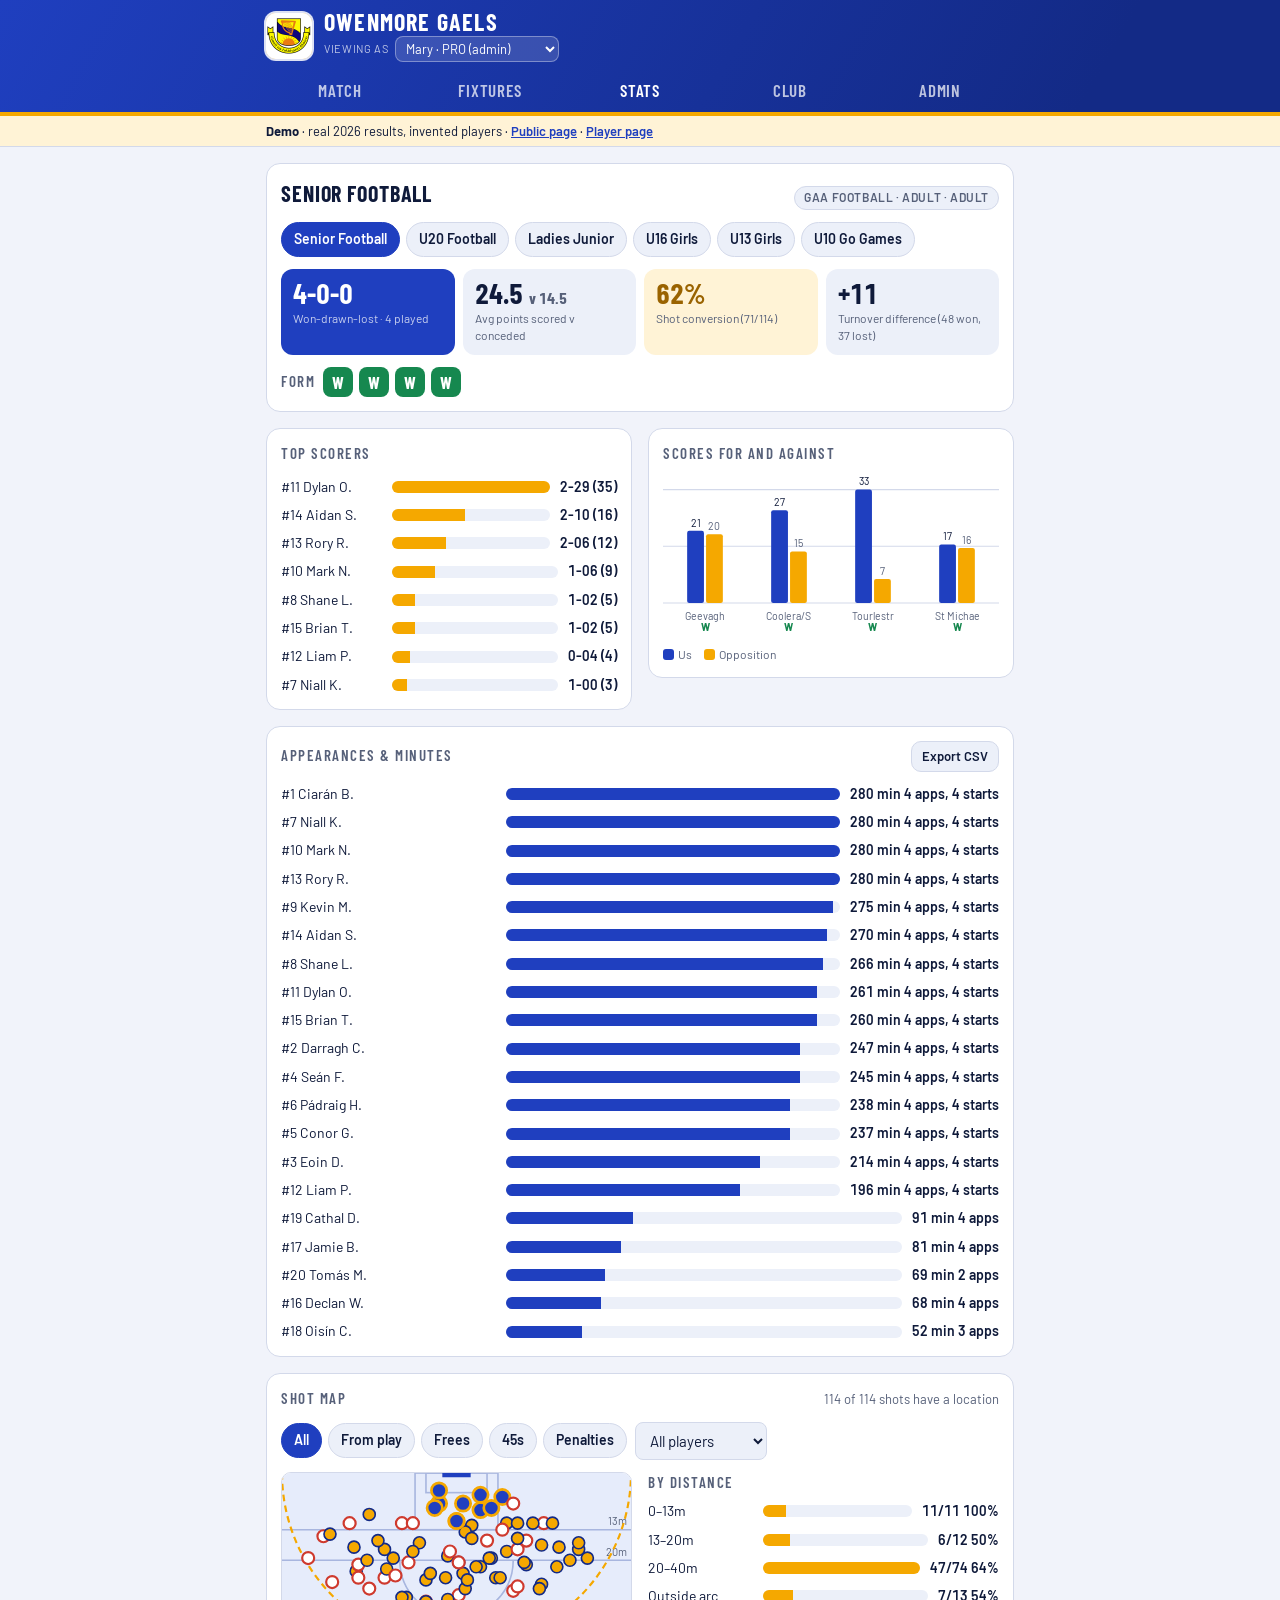
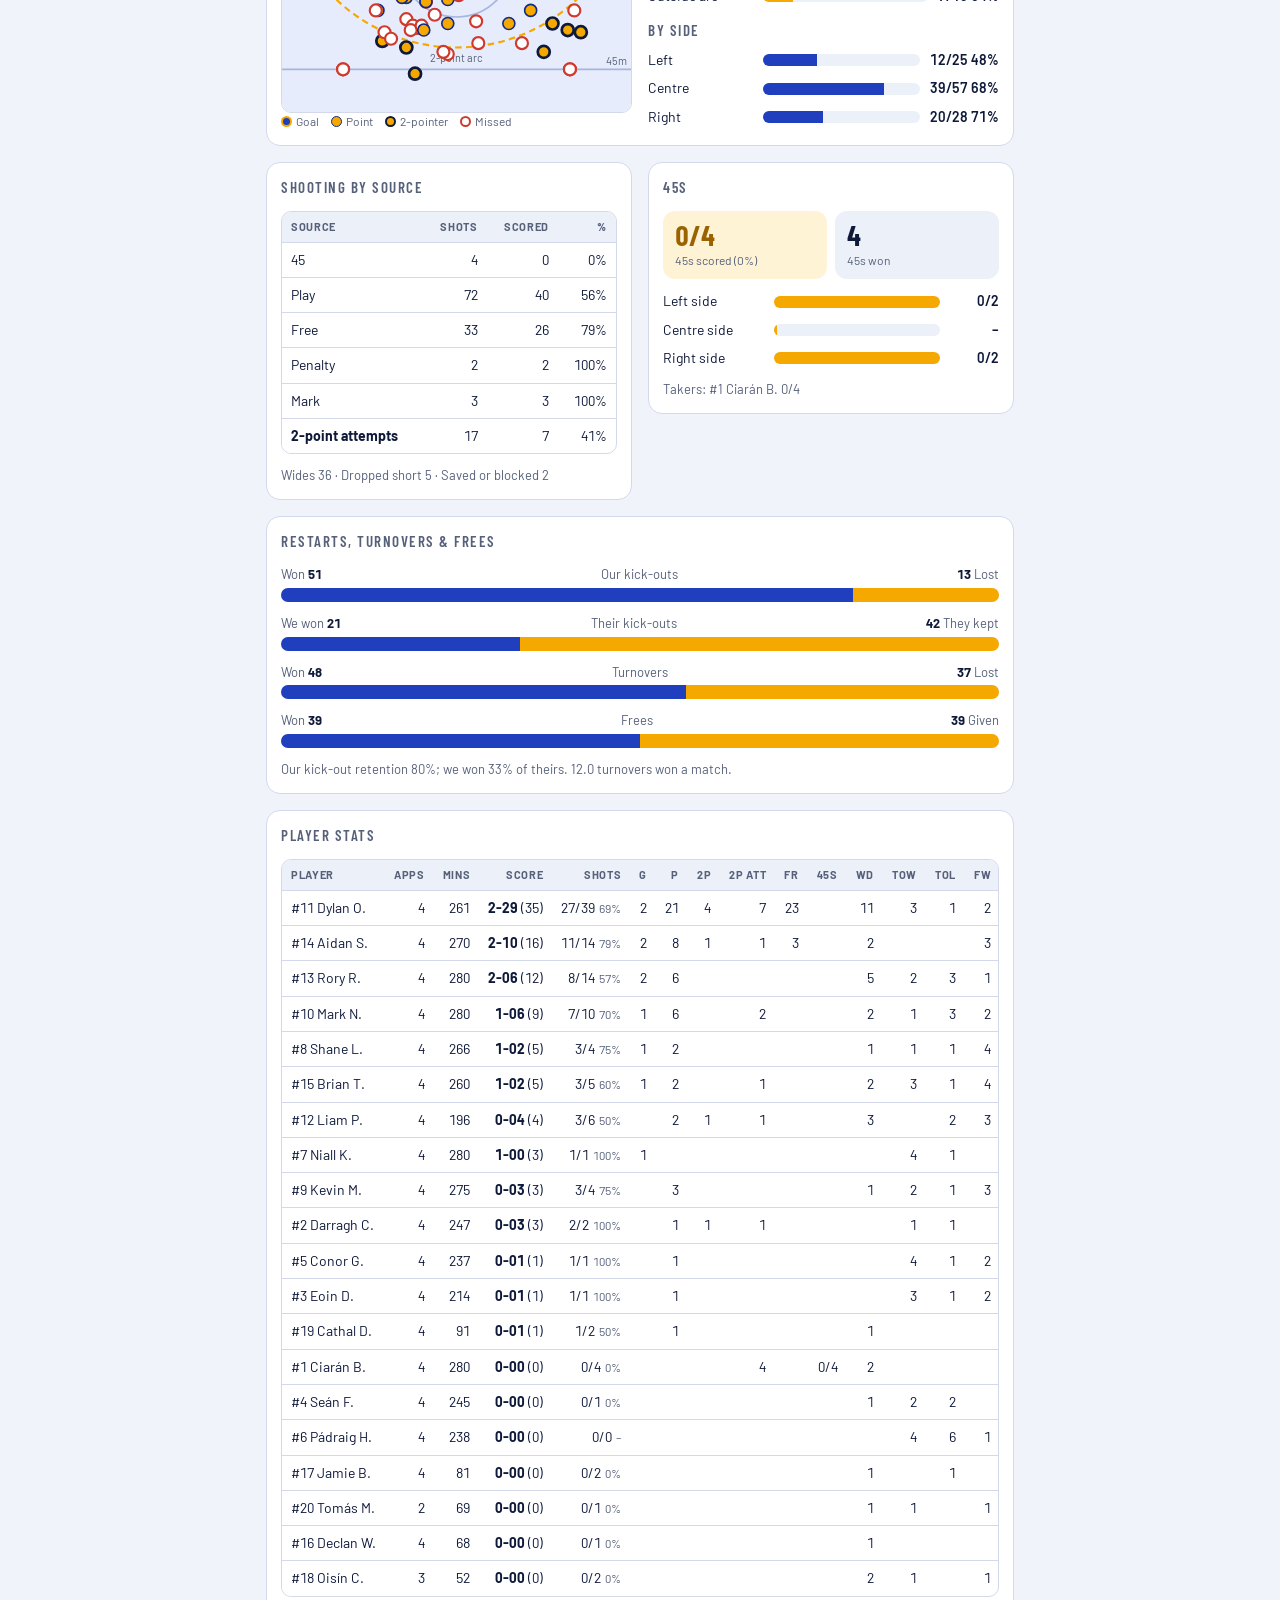
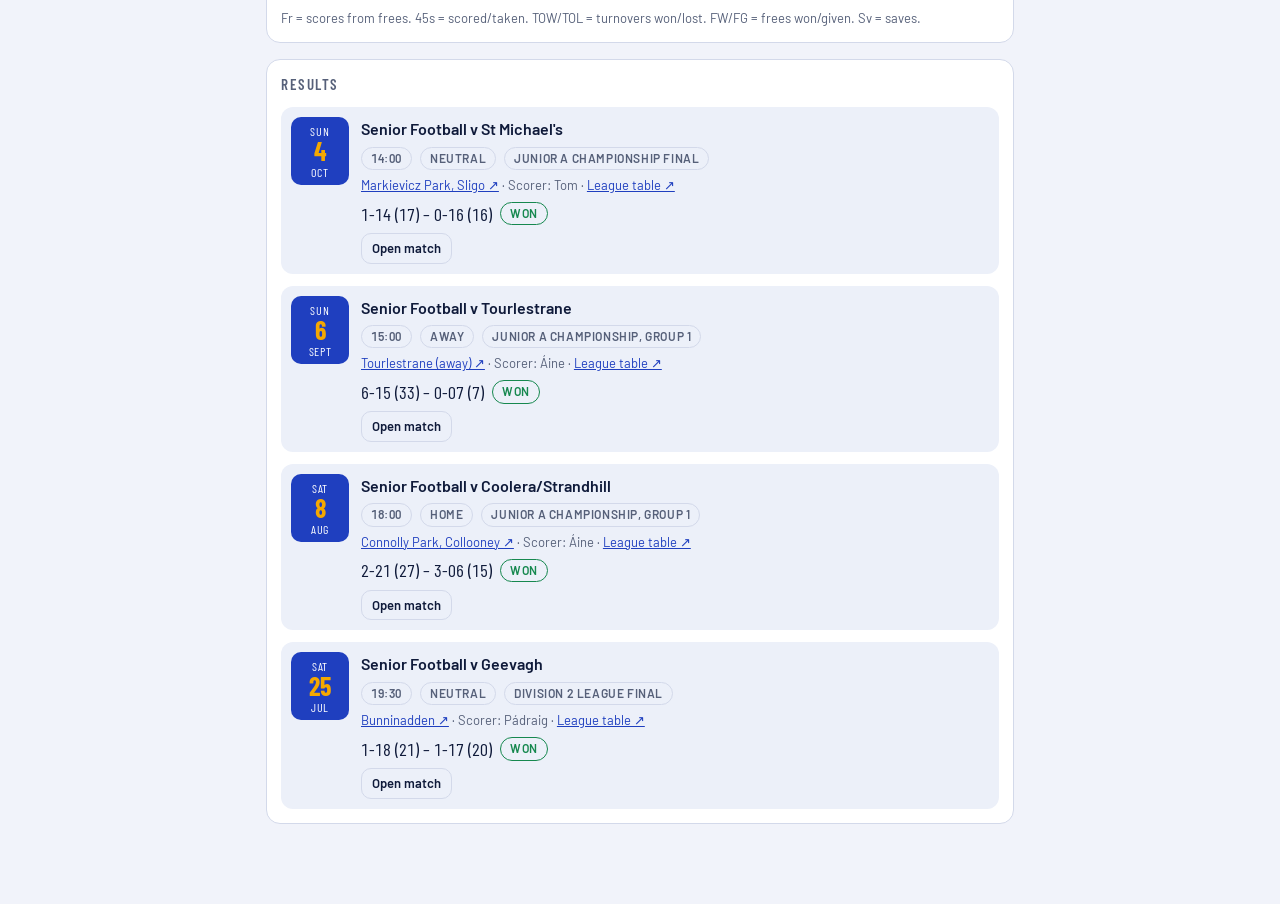
==== commit 5b364371: "Add files via upload" ====
--- a/public/index.html
+++ b/public/index.html
@@ -1,5 +1,5 @@
 <!doctype html><html lang="en"><head><meta charset="utf-8"><meta name="viewport" content="width=device-width,initial-scale=1,viewport-fit=cover"><meta name="theme-color" content="#132a86"><meta name="robots" content="noindex">
-<link rel="icon" type="image/png" href="favicon.png"><link rel="apple-touch-icon" href="apple-touch-icon.png">
+<link rel="icon" type="image/png" href="favicon.png"><link rel="apple-touch-icon" href="apple-touch-icon.png"><link rel="manifest" href="manifest.webmanifest"><meta name="apple-mobile-web-app-capable" content="yes">
 <title>Owenmore Gaels Demo</title>
 <meta name="claude:viewport-fit-sides" content="cover">
 <link rel="preconnect" href="https://fonts.googleapis.com"><link rel="stylesheet" href="https://fonts.googleapis.com/css2?family=Barlow+Condensed:wght@500;600;700&family=Barlow:wght@400;500;600&display=swap">
@@ -139,7 +139,7 @@
 .sb{display:grid;grid-template-columns:1fr auto 1fr;gap:8px;align-items:center;text-align:center}
 .sb .tn{font-family:var(--display);font-weight:600;font-size:17px;letter-spacing:.03em;line-height:1.1;text-wrap:balance}
 .sb .tn small{display:block;font-family:var(--body);font-size:12px;font-weight:500;color:var(--on-band-muted);letter-spacing:0}
-.sb .sc{font-family:var(--display);font-weight:700;font-size:clamp(42px,12vw,62px);line-height:1;color:var(--amber);font-variant-numeric:tabular-nums}
+.sb .sc{font-family:var(--display);font-weight:700;font-size:clamp(34px,10vw,60px);white-space:nowrap;line-height:1;color:var(--amber);font-variant-numeric:tabular-nums}
 .sb .them .sc{color:#fff}
 .sb .tot{color:var(--on-band-muted);font-family:var(--display);font-size:18px;font-variant-numeric:tabular-nums}
 .clock{font-family:var(--display);font-weight:700;font-size:clamp(38px,11vw,54px);line-height:1;color:#fff;font-variant-numeric:tabular-nums;background:rgba(0,0,0,.22);border-radius:10px;padding:4px 10px}
@@ -240,12 +240,72 @@
 .chip.src{color:var(--royal-text);border-color:var(--royal)}
 .legend a{color:var(--royal-text)}
 .brand small a{color:var(--on-band);font-weight:600}
+
+/* ===== brief v2: roles, scorer screen ===== */
+.wholbl{font-size:11px;letter-spacing:.06em;text-transform:uppercase;color:var(--on-band-muted)}
+select.who{background:rgba(255,255,255,.14);color:#fff;border:1px solid rgba(255,255,255,.35);border-radius:8px;padding:3px 6px;font-size:13px;max-width:100%;min-width:0}
+select.who option{color:#0f1a3a;background:#fff}
+.brand small{flex-wrap:wrap}
+.demobar{background:var(--amber-soft);border-bottom:1px solid var(--line);font-size:13px}
+.demo-in{max-width:780px;margin:0 auto;padding-left:max(16px,env(safe-area-inset-left,0px));padding-right:max(16px,env(safe-area-inset-right,0px));padding-block:6px}
+.demo-in a{color:var(--royal-text);font-weight:600}
+.ggnote{margin:0;text-align:center;font-size:14px;color:var(--on-band-muted)}
+.row.adj{justify-content:center}
+.keys{display:grid;grid-template-columns:repeat(auto-fit,minmax(88px,1fr));gap:8px}
+.keys.big .key{min-height:84px;font-size:24px}
+.keys.two{grid-template-columns:1fr 1fr}
+.key.miss{border-color:var(--bad);color:var(--bad)}
+.key.note{border-color:var(--muted);color:var(--fg)}
+.key.cardk{border-color:var(--card-y);color:var(--fg)}
+.kgroups{display:grid;grid-template-columns:1fr 1fr;gap:10px}
+.kgroup{display:flex;flex-direction:column;gap:4px;min-width:0}
+.kgroup>span{font-size:11px;font-weight:700;letter-spacing:.08em;text-transform:uppercase;color:var(--muted)}
+.lastbar{display:flex;justify-content:space-between;align-items:center;gap:8px;flex-wrap:wrap;background:var(--surface);border:1px solid var(--line);border-left:4px solid var(--amber);border-radius:12px;padding:8px 10px;font-size:14px;position:sticky;top:calc(env(safe-area-inset-top,0px) + 108px);z-index:5}
+.sbpanel{display:flex;flex-direction:column;gap:6px}
+.sbrow{display:flex;align-items:center;gap:10px;background:var(--surface);border:1px solid var(--line);border-radius:12px;padding:8px 10px;flex-wrap:wrap}
+.sbrow .who{flex:1;min-width:0}
+.sbrow b{font-family:var(--display);font-size:20px;font-variant-numeric:tabular-nums;color:var(--bad)}
+.sbrow.done{border-color:var(--good)} .sbrow.done b{color:var(--good)}
+.cardico{width:14px;height:19px;border-radius:2px;flex:none}
+.cardico.c-yellow,.c-yellow{background:var(--card-y)} .cardico.c-black,.c-black{background:var(--card-b)} .cardico.c-red,.c-red{background:var(--card-r)} .cardico.blood{background:var(--bad);border-radius:50%;width:14px;height:14px}
+.seg.big button{padding:10px 16px;font-size:16px}
+.seg.cards button{border-width:3px}
+.seg.cards button.c-yellow{border-color:var(--card-y);background:var(--surface2);color:var(--fg)} .seg.cards button.c-black{border-color:var(--card-b);background:var(--surface2);color:var(--fg)} .seg.cards button.c-red{border-color:var(--card-r);background:var(--surface2);color:var(--fg)}
+.seg.cards button[aria-pressed="true"].c-yellow{background:var(--card-y);color:#1a1200} .seg.cards button[aria-pressed="true"].c-black{background:var(--card-b);color:var(--surface)} .seg.cards button[aria-pressed="true"].c-red{background:var(--card-r);color:#fff}
+.pbtn.on{border-color:var(--royal);background:var(--royal-soft);box-shadow:inset 0 0 0 1px var(--royal)}
+button.ev{width:100%;text-align:left;border:0;font:inherit;color:inherit;cursor:pointer}
+.ev.nt{border-left-color:var(--muted)}
+.notetxt{color:var(--fg)!important;font-size:14px!important}
+.locbox summary{cursor:pointer;font-size:14px;color:var(--royal-text);font-weight:600}
+.locbox .pitchbox{margin-top:8px}
+.report{white-space:normal;line-height:1.55;background:var(--surface2);border-radius:10px;padding:12px;font-size:15px}
+.audit{display:flex;flex-direction:column;gap:6px;font-size:14px}
+.sharecard{width:100%;max-width:420px;border-radius:12px;align-self:center}
+.prow3{display:flex;align-items:center;gap:10px;padding-block:6px;border-top:1px solid var(--line)}
+.prow3 .muted{flex:1}
+input.fno{width:9.5em;font-variant-numeric:tabular-nums}
+.fx .dt.live{background:var(--bad)}
+.fx .dt.live b{color:#fff}
+.legend a{color:var(--royal-text)}
+details.grp summary{cursor:pointer}
+textarea{width:100%}
+@media (max-width:420px){.keys.big .key{min-height:72px;font-size:21px}.lastbar{top:calc(env(safe-area-inset-top,0px) + 104px)}}
+
+.keys{grid-template-columns:repeat(auto-fit,minmax(72px,1fr))}
+.keys .key{font-size:16px}
+.keys.big{grid-template-columns:repeat(4,minmax(0,1fr))}
+.keys.big .key{font-size:20px}
+.keys.big .key.score{font-size:20px}
+nav button{font-size:clamp(14px,3.9vw,17px);letter-spacing:.05em;padding-inline:4px}
+@media (max-width:420px){.keys.big .key{font-size:17px;min-height:70px}}
+.keys.big.gg{grid-template-columns:1fr 1fr}
 </style>
 </head><body>
 <header class="top"><div class="top-in">
-  <div class="brand"><div class="badge" id="badge" aria-hidden="true"><img src="badge.png" alt=""></div><div class="bt"><h1 id="clubname">Owenmore Gaels</h1><small><span id="livedot" class="ldot" data-s="off" title=""></span><span id="sub">Demo</span></small></div></div>
+  <div class="brand"><div class="badge" id="badge" aria-hidden="true"><img src="badge.png" alt=""></div><div class="bt"><h1 id="clubname">Owenmore Gaels</h1><small><label for="who" class="wholbl">Viewing as</label><select id="who" class="who" aria-label="Viewing as"></select></small></div></div>
   <nav id="nav" hidden></nav>
 </div></header>
+<div class="demobar"><div class="demo-in"><b>Demo</b> · real 2026 results, invented players · <a href="live.html">Public page</a> · <a href="me.html">Player page</a></div></div>
 <main id="app"></main>
 <div id="sheet" hidden></div>
 <div id="toast" class="toast" hidden></div>
@@ -293,132 +353,289 @@
     if (cn.length > 3 && (first.startsWith(cn) || cn.startsWith(first)) && (!best || cn.length > best.l)) best = { c, l: cn.length };
   return best ? best.c : null;
 }
-/* ===== Owenmore Gaels demo data =====
-   Scorelines, dates, opponents and venues are real 2026 results (Ocean FM, Sligo LGFA, Sligo GAA).
-   Players and the minute-by-minute events behind each scoreline are invented examples. */
-const DEMO_KEY='owenmore-gaels-demo-v1', DEMO_VER=2;
-const DEMO_SQUADS=[
-  {id:'sen',name:'Senior Football',assoc:'gaa_f',grade:'Adult',half:30,arc:true,men:true},
-  {id:'u20',name:'U20 Football',assoc:'gaa_f',grade:'U20',half:30,arc:true,men:true},
-  {id:'lad',name:'Ladies Junior',assoc:'lgfa',grade:'Adult',half:30,arc:true},
-  {id:'u16',name:'U16 Girls',assoc:'lgfa',grade:'U16',half:30,arc:true},
-  {id:'u13',name:'U13 Girls',assoc:'lgfa',grade:'U13',half:25,arc:false}
+/* ===== Owenmore Gaels demo: shared model + example season =====
+   Real 2026 results (scorelines, dates, opponents, venues). Players, Foireann numbers and the
+   events behind each score are invented examples generated to add up to the real scores. */
+const DEMO_KEY='owenmore-gaels-demo-v2', DEMO_VER=5;
+const esc=s=>String(s??'').replace(/[&<>"']/g,c=>({'&':'&amp;','<':'&lt;','>':'&gt;','"':'&quot;',"'":'&#39;'}[c]));
+const pad=n=>String(n).padStart(2,'0');
+const mmss=s=>{s=Math.max(0,Math.floor(s));return pad(Math.floor(s/60))+':'+pad(s%60)};
+const HOME_GROUND='Connolly Park, Collooney';
+
+const OG={};
+OG.LABEL={goal:'Goal',point:'Point',two:'2-pointer',wide:'Wide',short:'Dropped short',saved:'Saved / blocked',w45:'45 won',
+  fwon:'Free won',fcon:'Free conceded',kow:'Our kick-out won',kol:'Our kick-out lost',okw:'Their kick-out won',okl:'Their kick-out lost',
+  tow:'Turnover won',tol:'Turnover lost',save:'Save',yellow:'Yellow card',black:'Black card',red:'Red card',sub:'Substitution',bloodret:'Blood sub return',note:'Note'};
+OG.PTS={goal:3,point:1,two:2};
+OG.SHOTS=['goal','point','two','wide','short','saved'];
+OG.SRC={play:'Play',free:'Free','45':'45',pen:'Penalty',mark:'Mark'};
+OG.isScore=t=>t==='goal'||t==='point'||t==='two';
+OG.footy=code=>code!=='hurling';
+OG.label=(t,code)=>{const l=OG.LABEL[t]||t;return code==='hurling'?l.replace('45 won','65 won').replace('kick-out','puck-out'):l};
+OG.srcLabel=(s,code)=>s==='45'&&code==='hurling'?'65':OG.SRC[s]||'';
+OG.set45=code=>OG.footy(code)?'45':'65';
+OG.KO=code=>OG.footy(code)?'kick-out':'puck-out';
+OG.score=(m,side)=>{let g=0,p=0;for(const e of m.events){if(e.side!==side)continue;if(e.type==='goal')g++;else if(e.type==='point')p++;else if(e.type==='two')p+=2}return{g,p,t:g*3+p}};
+OG.fmt=s=>s.g+'-'+pad(s.p);
+OG.scoreUpTo=(m,side,maxAbs)=>{let g=0,p=0;for(const e of m.events){if(e.side!==side||OG.abs(m,e.per,e.sec)>maxAbs)continue;if(e.type==='goal')g++;else if(e.type==='point')p++;else if(e.type==='two')p+=2}return{g,p,t:g*3+p}};
+OG.TIERS={adult:'Adult',minor:'Minor',gogames:'Go Games'};
+
+/* ----- periods and match time -----
+   period: 0 pre-match, 1, 'HT', 2, 'FT', 3 (ET 1st), 'ETH', 4 (ET 2nd), 'AET' */
+OG.perLen=(m,p)=>(p<=2?m.half:(m.etHalf||10))*60;
+OG.dur=(m,p)=>{const d=m.clock&&m.clock.durs&&m.clock.durs[p];return typeof d==='number'?d:OG.perLen(m,p)};
+OG.before={0:0,1:0,HT:1,2:1,FT:2,3:2,ETH:3,4:3,AET:4};
+OG.abs=(m,per,sec)=>{let t=0;const n=OG.before[per]??0;for(let p=1;p<=n;p++)t+=OG.dur(m,p);return t+(typeof per==='number'&&per>0?sec:0)};
+OG.elapsed=(m,now)=>{const c=m.clock;return c.acc+(c.running?((now||Date.now())-c.since)/1000:0)};
+OG.nowAbs=(m,now)=>{const c=m.clock;return typeof c.period==='number'&&c.period>0?OG.abs(m,c.period,OG.elapsed(m,now)):OG.abs(m,c.period,0)};
+OG.minOf=(sec,half)=>{const mn=Math.floor(sec/60)+1;return half&&mn>half?half+'+'+(mn-half)+"'":mn+"'"};
+OG.perShort=p=>p===1?'1st half':p===2?'2nd half':p===3?'ET 1st':p===4?'ET 2nd':p==='HT'?'Half time':p==='FT'?'Full time':p==='ETH'?'ET half time':p==='AET'?'After ET':'Pre-match';
+OG.halfOf=(m,per)=>per<=2?m.half:(m.etHalf||10);
+// running match minute for reports, e.g. 38' or 60+2'
+OG.matchMin=(m,e)=>{const mn=Math.floor(e.sec/60)+1,h=OG.halfOf(m,e.per);const base=e.per===2?m.half:e.per===3?2*m.half:e.per===4?2*m.half+(m.etHalf||10):0;
+  return mn>h?(base+h)+'+'+(mn-h)+"'":(base+mn)+"'"};
+
+/* ----- privacy tiers and names ----- */
+OG.tierOf=t=>t&&t.tier||'adult';
+OG.first=n=>String(n||'').split(' ')[0];
+OG.pubName=(t,pid)=>{const p=t&&t.players.find(x=>x.id===pid);if(!p)return '';const tier=OG.tierOf(t);return tier==='adult'?`#${p.num} ${p.name}`:tier==='minor'?`#${p.num} ${OG.first(p.name)}`:''};
+OG.fullName=(t,pid)=>{const p=t&&t.players.find(x=>x.id===pid);return p?`#${p.num} ${p.name}`:''};
+
+/* ----- sin-bin ----- */
+OG.sinbinRule=t=>{ // which card sends a player to the sin-bin, and for how long
+  if(t.sinbinCard==='none')return null;
+  const card=t.sinbinCard||(t.assoc==='gaa_f'?'black':t.assoc==='lgfa'?'yellow':'none');if(card==='none')return null;
+  if(t.assoc==='lgfa'&&OG.gradeAge(t.grade)<=13)return null; // LGFA Rule 408: no sin-bin up to U13
+  const mins=t.sinbinMins||(t.assoc==='lgfa'?(t.half>=30?10:t.half>15?5:3):10);
+  return{card,secs:mins*60};
+};
+OG.gradeAge=g=>/minor/i.test(g)?(/18/.test(g)?18:17):/adult/i.test(g)?99:parseInt(String(g).replace(/\D/g,''))||0;
+OG.sinbins=(m,t,now)=>{ // active sin-bins with seconds left (playing time)
+  const na=OG.nowAbs(m,now),out=[];
+  for(const e of m.events){if(!e.sinbin)continue;const left=e.sinbin-(na-OG.abs(m,e.per,e.sec));if(left>-30)out.push({e,left})}
+  return out;
+};
+
+/* ----- minutes played (from starting team + subs log) ----- */
+OG.minutes=(m,rules,now)=>{
+  rules=rules||{bloodCounts:true,sinbinCounts:false};
+  const end=m.ended||m.clock.period==='FT'||m.clock.period==='AET'?OG.abs(m,m.clock.period==='AET'?'AET':'FT',0):OG.nowAbs(m,now);
+  const ev=[];for(const e of m.events)if(e.side==='us'&&['sub','bloodret','red'].includes(e.type)||e.side==='us'&&e.sinbin)ev.push({t:OG.abs(m,e.per,e.sec),e});
+  if(!rules.sinbinCounts)for(const x of ev.slice())if(x.e.sinbin)ev.push({t:x.t+x.e.sinbin,e:{type:'sinret',pid:x.e.pid}});
+  ev.sort((a,b)=>a.t-b.t);
+  const secs={},since={},blood=new Set(),off=new Set();
+  const open=(pid,t)=>{if(pid&&!(pid in since)&&!off.has(pid))since[pid]=t};
+  const close=(pid,t)=>{if(pid in since){const d=Math.max(0,Math.min(t,end)-since[pid]);if(!blood.has(pid)||rules.bloodCounts)secs[pid]=(secs[pid]||0)+d;delete since[pid]}};
+  (m.lineup||[]).forEach(pid=>open(pid,0));
+  for(const {t,e} of ev){if(t>end)break;
+    if(e.type==='sub'){close(e.pid,t);if(e.blood)blood.add(e.onId);open(e.onId,t)}
+    else if(e.type==='bloodret'){close(e.pid,t);open(e.onId,t)}
+    else if(e.type==='red'){close(e.pid,t);off.add(e.pid)}
+    else if(e.sinbin&&!rules.sinbinCounts)close(e.pid,t);
+    else if(e.type==='sinret')open(e.pid,t);
+  }
+  for(const pid of Object.keys(since))close(pid,end);
+  return secs;
+};
+OG.onPitch=(m)=>{ // who's on the pitch after the subs/reds logged so far
+  const set=new Set(m.lineup||[]);
+  const ev=m.events.filter(e=>e.side==='us'&&['sub','bloodret','red'].includes(e.type)).sort((a,b)=>OG.abs(m,a.per,a.sec)-OG.abs(m,b.per,b.sec));
+  for(const e of ev){if(e.type==='red')set.delete(e.pid);else{set.delete(e.pid);if(e.onId)set.add(e.onId)}}
+  return set;
+};
+
+/* ----- tallies ----- */
+OG.blank=()=>{const r={scoreG:0,scoreP:0,pts:0,fromFree:0,from45:0,fromPen:0,subOn:0,subOff:0,t45:0,s45:0,twoAtt:0};for(const k in OG.LABEL)r[k]=0;return r};
+OG.outsideArc=(e,m)=>OG.footy(m.code)&&m.arc&&typeof e.lx==='number'&&Math.hypot(e.lx-40,e.ly)>=40;
+OG.tally=(r,e,m)=>{if(e.type in r)r[e.type]++;
+  if(OG.SHOTS.includes(e.type)){if(e.src==='45'){r.t45++;if(OG.PTS[e.type])r.s45++}if(e.type==='two'||OG.outsideArc(e,m))r.twoAtt++}
+  if(OG.PTS[e.type]){r.pts+=OG.PTS[e.type];if(e.type==='goal')r.scoreG++;else r.scoreP+=OG.PTS[e.type];if(e.src==='free')r.fromFree++;if(e.src==='45')r.from45++;if(e.src==='pen')r.fromPen++}};
+OG.summary=(m,side)=>{const r=OG.blank();for(const e of m.events)if(e.side===side)OG.tally(r,e,m);
+  return{scores:r.goal+r.point+r.two,shots:OG.SHOTS.reduce((a,t)=>a+r[t],0),wide:r.wide,tow:r.tow,tol:r.tol,kow:r.kow,kol:r.kol,okw:r.okw,okl:r.okl,fwon:r.fwon,fcon:r.fcon,y:r.yellow,b:r.black,r:r.red,save:r.save}};
+
+/* ----- match report ----- */
+OG.report=(S,m,publicVersion)=>{
+  const t=S.teams.find(x=>x.id===m.teamId),f=S.fixtures.find(x=>x.id===m.fixtureId)||{};
+  const nm=pid=>publicVersion?OG.pubName(t,pid):OG.fullName(t,pid);
+  const us=OG.score(m,'us'),th=OG.score(m,'them'),ht1=OG.scoreUpTo(m,'us',OG.abs(m,'HT',0)),ht2=OG.scoreUpTo(m,'them',OG.abs(m,'HT',0));
+  const aet=m.events.some(e=>e.per===3||e.per===4)||m.clock.period==='AET';
+  const res=us.t>th.t?'beat':us.t<th.t?'lost to':'drew with';
+  const d=new Date(m.date+'T12:00').toLocaleDateString('en-IE',{weekday:'long',day:'numeric',month:'long'});
+  const where=f.ground||(f.venue==='Home'?HOME_GROUND:'');
+  let s=`${S.club} ${t.name} ${res} ${m.opp}, ${OG.fmt(us)} (${us.t}) to ${OG.fmt(th)} (${th.t})${aet?' after extra time':''}`;
+  s+=` in the ${f.comp||'match'}${where?' at '+where:''} on ${d}.`;
+  if(OG.tierOf(t)==='gogames')return `${S.club} ${t.name} played ${m.opp} in a Go Games fixture on ${d}${where?' at '+where:''}. Go Games are non-competitive, so no scores are recorded.`;
+  s+=` The half-time score was ${OG.fmt(ht1)} to ${OG.fmt(ht2)}.`;
+  const sc={};for(const e of m.events)if(e.side==='us'&&OG.isScore(e.type)&&e.pid){const r=sc[e.pid]||(sc[e.pid]={g:0,p:0,b:{}});if(e.type==='goal')r.g++;else r.p+=OG.PTS[e.type];
+    const k=e.src==='free'?'f':e.src==='45'?OG.set45(m.code):e.src==='pen'?'pen':e.src==='mark'?'m':null;if(k){const b=r.b[k]||(r.b[k]={g:0,p:0});if(e.type==='goal')b.g++;else b.p+=OG.PTS[e.type]}}
+  const list=Object.entries(sc).sort((a,b)=>(b[1].g*3+b[1].p)-(a[1].g*3+a[1].p)).map(([pid,r])=>{const br=Object.entries(r.b).map(([k,b])=>`${b.g}-${b.p} ${k}`);return `${nm(pid).replace(/^#\d+ /,'')||'Unknown'} ${r.g}-${pad(r.p)}${br.length?' ('+br.join(', ')+')':''}`});
+  if(list.length)s+=`\n\nScorers: ${list.join(', ')}.`;
+  const S1=OG.summary(m,'us'),S2=OG.summary(m,'them');
+  s+=`\n\nShooting: ${S1.scores} scores from ${S1.shots} shots (${S1.shots?Math.round(S1.scores*100/S1.shots):0}%), ${S1.wide} wides. ${m.opp}: ${S2.wide} wides.`;
+  if(!publicVersion){
+    s+=` Turnovers ${S1.tow} won, ${S1.tol} lost. Own ${OG.KO(m.code)}s ${S1.kow}/${S1.kow+S1.kol} kept; won ${S1.okw} of theirs.`;
+    const subs=m.events.filter(e=>e.side==='us'&&e.type==='sub').map(e=>`${OG.matchMin(m,e)} ${nm(e.onId).replace(/^#\d+ /,'')} for ${nm(e.pid).replace(/^#\d+ /,'')}${e.blood?' (blood)':''}`);
+    if(subs.length)s+=`\n\nSubs: ${subs.join('; ')}`;
+    const cards=m.events.filter(e=>['yellow','black','red'].includes(e.type)).map(e=>`${OG.label(e.type,m.code).replace(' card','')} ${e.side==='us'?nm(e.pid).replace(/^#\d+ /,''):m.opp} ${OG.matchMin(m,e)}${e.sinbin?' (sin-bin)':''}`);
+    if(cards.length)s+=`\nCards: ${cards.join('; ')}`;
+    const notes=m.events.filter(e=>e.type==='note').map(e=>`${OG.matchMin(m,e)} ${e.text}`);
+    if(notes.length)s+=`\n\nNotes: ${notes.join(' / ')}`;
+  }
+  return s;
+};
+
+/* ----- CSV ----- */
+OG.csv=rows=>rows.map(r=>r.map(v=>{v=String(v??'');return /[",\n]/.test(v)?'"'+v.replace(/"/g,'""')+'"':v}).join(',')).join('\n');
+
+/* ===== example season ===== */
+const DEMO_TEAMS=[
+  {id:'sen',name:'Senior Football',assoc:'gaa_f',grade:'Adult',half:30,etHalf:10,arc:true,tier:'adult',onField:15,men:true,coach:'u-padraig'},
+  {id:'u20',name:'U20 Football',assoc:'gaa_f',grade:'U20',half:30,etHalf:10,arc:true,tier:'adult',onField:15,men:true,coach:'u-gerry'},
+  {id:'lad',name:'Ladies Junior',assoc:'lgfa',grade:'Adult',half:30,etHalf:10,arc:true,tier:'adult',onField:15,coach:'u-siobhan'},
+  {id:'u16',name:'U16 Girls',assoc:'lgfa',grade:'U16',half:30,etHalf:10,arc:true,tier:'minor',onField:15,coach:'u-helen'},
+  {id:'u13',name:'U13 Girls',assoc:'lgfa',grade:'U13',half:25,etHalf:5,arc:false,tier:'minor',onField:15,coach:'u-martina'},
+  {id:'u10',name:'U10 Go Games',assoc:'gaa_f',grade:'U10',half:20,etHalf:5,arc:false,tier:'gogames',onField:11,men:true,kids:true,coach:'u-kevin'}
 ];
-// Real results
+const DEMO_USERS=[
+  {id:'u-mary',name:'Mary',role:'admin',label:'Mary · PRO (admin)'},
+  {id:'u-padraig',name:'Pádraig',role:'coach',teamId:'sen',label:'Pádraig · Senior coach'},
+  {id:'u-gerry',name:'Gerry',role:'coach',teamId:'u20',label:'Gerry · U20 coach'},
+  {id:'u-siobhan',name:'Siobhán',role:'coach',teamId:'lad',label:'Siobhán · Ladies coach'},
+  {id:'u-helen',name:'Helen',role:'coach',teamId:'u16',label:'Helen · U16 coach'},
+  {id:'u-martina',name:'Martina',role:'coach',teamId:'u13',label:'Martina · U13 coach'},
+  {id:'u-kevin',name:'Kevin',role:'coach',teamId:'u10',label:'Kevin · U10 coach'},
+  {id:'u-aine',name:'Áine',role:'scorer',label:'Áine · scorer (parent)'},
+  {id:'u-tom',name:'Tom',role:'scorer',label:'Tom · scorer (parent)'}
+];
+// Real results. et = the part of the final score scored in extra time.
 const DEMO_RESULTS=[
-  {t:'sen',date:'2026-07-25',time:'19:30',opp:'Geevagh',venue:'Neutral',ground:'Bunninadden',comp:'Division 2 League Final (after extra time)',us:[1,18],them:[1,17]},
-  {t:'sen',date:'2026-08-08',time:'18:00',opp:'Coolera/Strandhill',venue:'Home',ground:'Connolly Park',comp:'Junior A Championship, Group 1',us:[2,21],them:[3,6]},
-  {t:'sen',date:'2026-09-06',time:'15:00',opp:'Tourlestrane',venue:'Away',ground:'',comp:'Junior A Championship, Group 1',us:[6,15],them:[0,7]},
-  {t:'sen',date:'2026-10-04',time:'14:00',opp:"St Michael's",venue:'Neutral',ground:'Markievicz Park',comp:'Junior A Championship Final',us:[1,14],them:[0,16]},
-  {t:'lad',date:'2026-09-13',time:'12:00',opp:"St John's",venue:'Home',ground:'',comp:'Junior B Championship',us:[4,16],them:[2,6]},
-  {t:'lad',date:'2026-10-03',time:'14:00',opp:"St John's",venue:'Neutral',ground:'Eastern Harps',comp:'Connacht Gold Junior B Championship',us:[8,19],them:[4,4]},
-  {t:'u16',date:'2026-09-22',time:'19:00',opp:'St Molaise Gaels',venue:'Home',ground:'',comp:'U16 B Championship',us:[5,14],them:[3,6]},
-  {t:'u13',date:'2026-09-23',time:'19:00',opp:'CT Gaels',venue:'Away',ground:'CT Gaels',comp:'U13 Division 2 League',us:[1,7],them:[4,15]}
+  {t:'sen',date:'2026-07-25',time:'19:30',opp:'Geevagh',venue:'Neutral',ground:'Bunninadden',comp:'Division 2 League Final',us:[1,18],them:[1,17],et:{us:[0,4],them:[0,3]},scorer:'u-padraig',blood:true},
+  {t:'sen',date:'2026-08-08',time:'18:00',opp:'Coolera/Strandhill',venue:'Home',ground:HOME_GROUND,comp:'Junior A Championship, Group 1',us:[2,21],them:[3,6],scorer:'u-aine'},
+  {t:'sen',date:'2026-09-06',time:'15:00',opp:'Tourlestrane',venue:'Away',ground:'',comp:'Junior A Championship, Group 1',us:[6,15],them:[0,7],scorer:'u-aine',sinbin:true},
+  {t:'sen',date:'2026-10-04',time:'14:00',opp:"St Michael's",venue:'Neutral',ground:'Markievicz Park, Sligo',comp:'Junior A Championship Final',us:[1,14],them:[0,16],scorer:'u-tom',edit:true},
+  {t:'lad',date:'2026-09-13',time:'12:00',opp:"St John's",venue:'Home',ground:HOME_GROUND,comp:'Junior B Championship',us:[4,16],them:[2,6],scorer:'u-siobhan'},
+  {t:'lad',date:'2026-10-03',time:'14:00',opp:"St John's",venue:'Neutral',ground:'Eastern Harps',comp:'Connacht Gold Junior B Championship',us:[8,19],them:[4,4],scorer:'u-tom',sinbin:true},
+  {t:'u16',date:'2026-09-22',time:'19:00',opp:'St Molaise Gaels',venue:'Home',ground:HOME_GROUND,comp:'U16 B Championship',us:[5,14],them:[3,6],scorer:'u-aine',blood:true},
+  {t:'u13',date:'2026-09-23',time:'19:00',opp:'CT Gaels',venue:'Away',ground:'CT Gaels',comp:'U13 Division 2 League',us:[1,7],them:[4,15],scorer:'u-martina'},
+  {t:'u10',date:'2026-10-10',time:'10:30',opp:"St Mary's",venue:'Away',ground:"St Mary's",comp:'Go Games blitz',gogames:true,scorer:'u-kevin',example:true}
 ];
-// Upcoming: the U20 game is real (Sligo GAA); the rest are examples to fill the calendar
 const DEMO_UPCOMING=[
-  {t:'u20',date:'2026-10-24',time:'16:00',opp:'Geevagh/St Michaels',venue:'Home',ground:'Connolly Park',comp:'U20 B Football Championship, Round 1',ref:'M. Duffy',source:'Sligo GAA'},
-  {t:'u16',date:'2026-10-31',time:'11:00',opp:'Tourlestrane',venue:'Away',comp:'U16 League',example:true},
-  {t:'lad',date:'2026-11-01',time:'12:00',opp:'Curry',venue:'Home',comp:'Ladies League',example:true,prev:{date:'2026-10-31',time:'14:00',venue:'Home'}},
-  {t:'u13',date:'2026-11-07',time:'11:00',opp:'Shamrock Gaels',venue:'Home',comp:'U13 League',example:true},
+  {t:'u20',date:'2026-10-24',time:'16:00',opp:'Geevagh/St Michaels',venue:'Home',ground:HOME_GROUND,comp:'U20 B Football Championship, Round 1',ref:'M. Duffy',source:'Sligo GAA',scorer:'u-aine'},
+  {t:'u10',date:'2026-10-24',time:'10:30',opp:'Coolera/Strandhill',venue:'Home',ground:HOME_GROUND,comp:'Go Games blitz',example:true,scorer:'u-kevin'},
+  {t:'u16',date:'2026-10-31',time:'11:00',opp:'Tourlestrane',venue:'Away',comp:'U16 League',example:true,scorer:'u-tom'},
+  {t:'lad',date:'2026-11-01',time:'12:00',opp:'Curry',venue:'Home',ground:HOME_GROUND,comp:'Ladies League',example:true,prev:{date:'2026-10-31',time:'14:00',venue:'Home'}},
+  {t:'u13',date:'2026-11-07',time:'11:00',opp:'Shamrock Gaels',venue:'Home',ground:HOME_GROUND,comp:'U13 League',example:true},
   {t:'u20',date:'2026-11-14',time:'15:00',opp:'Eastern Harps',venue:'Away',comp:'U20 B Football Championship, Round 2',example:true}
 ];
 const DM_MEN=['Ciarán','Darragh','Eoin','Seán','Conor','Pádraig','Niall','Shane','Kevin','Mark','Dylan','Liam','Rory','Aidan','Brian','Declan','Jamie','Oisín','Cathal','Tomás'];
 const DM_WOMEN=['Aoife','Saoirse','Ciara','Niamh','Róisín','Éabha','Caoimhe','Orla','Sadhbh','Clodagh','Méabh','Aisling','Gráinne','Laoise','Muireann','Síofra','Ella','Kate','Emma','Leah'];
+const DM_KIDS=['Fionn','Cian','Rían','Odhrán','Tadhg','Senan','Darach','Oran','Cillian','Jack','Noah','Leon','Charlie','Alex','Dáithí','Bobby'];
 const DM_INI='BCDFGHKLMNOPRSTWBCDM';
+const DM_NOTES=['Wind behind us this half','Short kick-outs working well','Their #11 causing problems, moved #4 across','Need more runners off the shoulder','Great spell of pressure, three turnovers in a row','Keeper hurt, play stopped two minutes'];
 function dmRng(seed){let s=seed>>>0;return()=>{s=(s*1664525+1013904223)>>>0;return s/4294967296}}
-const dmPad=n=>String(n).padStart(2,'0');
-
-function dmGenEvents(sq,res,R,players){
-  const ev=[],half=sq.half,D=55;let n=0;
-  const id=()=>'e'+(++n);
-  const when=()=>({per:R()<.5?1:2,sec:Math.floor(R()*(half*60-20))});
-  const pid=(w)=>{const pool=[];players.forEach(p=>{const k=p.num===1?(w==='keeper'?20:0):p.num<=7?(w==='att'?.6:2):p.num<=9?2:p.num<=15?(w==='att'?4:1.5):.4;for(let i=0;i<Math.round(k*5);i++)pool.push(p.id)});return pool[Math.floor(R()*pool.length)]};
-  const at=(dMin,dMax)=>{for(;;){const d=dMin+R()*(dMax-dMin),a=(R()*2-1)*1.15,lx=40+d*Math.sin(a),ly=d*Math.cos(a);if(lx>2&&lx<78&&ly>1&&ly<D-1)return{lx:Math.round(lx*2)/2,ly:Math.round(ly*2)/2}}};
-  const add=(o)=>ev.push(Object.assign({id:id()},when(),o));
-  const freeTaker=players[10].id; // #11
-  // our scores
-  const [g,p]=res.us;let twos=sq.arc?Math.min(Math.floor(p/2),Math.floor(R()*4)):0;let ones=p-2*twos;
-  for(let i=0;i<g;i++){const pen=R()<.12;add(Object.assign({side:'us',type:'goal',pid:pen?freeTaker:pid('att'),src:pen?'pen':'play'},pen?{lx:40,ly:11}:at(5,14)))}
-  let t45=0;
-  for(let i=0;i<twos;i++){const k=R();if(k<.2){t45++;add({side:'us',type:'two',pid:players[0].id,src:'45',lx:R()<.5?14:66,ly:45})}else add(Object.assign({side:'us',type:'two',pid:k<.45?freeTaker:pid('att'),src:k<.45?'free':'play'},at(41,47)))}
-  for(let i=0;i<ones;i++){const k=R();const src=k<.3?'free':k<.38&&sq.code!=='hurling'?'mark':'play';add(Object.assign({side:'us',type:'point',pid:src==='free'?freeTaker:pid('att'),src},at(src==='free'?18:12,src==='free'?36:38)))}
-  // misses
-  const sc=g+p,wides=Math.round(sc*.45+R()*3);
-  for(let i=0;i<wides;i++){const fr=R()<.25;add(Object.assign({side:'us',type:'wide',pid:fr?freeTaker:pid('att'),src:fr?'free':'play'},at(14,44)))}
-  for(let i=0,k=1+Math.floor(R()*3);i<k;i++)add(Object.assign({side:'us',type:'short',pid:pid('att'),src:'play'},at(30,46)));
-  for(let i=0,k=Math.floor(R()*3);i<k;i++)add(Object.assign({side:'us',type:'saved',pid:pid('att'),src:'play'},at(6,16)));
-  const miss45=Math.floor(R()*3);for(let i=0;i<miss45;i++){t45++;add({side:'us',type:R()<.6?'wide':'short',pid:players[0].id,src:'45',lx:R()<.5?14:66,ly:45})}
-  for(let i=0;i<t45+Math.floor(R()*2);i++)add({side:'us',type:'w45',pid:null});
-  // possession, restarts, keeper, discipline
-  const many=(type,lo,hi,w)=>{for(let i=0,k=lo+Math.floor(R()*(hi-lo+1));i<k;i++)add({side:'us',type,pid:w===null?null:pid(w)})};
-  many('tow',7,14,'any');many('tol',5,11,'any');many('fwon',7,13,'att');many('fcon',5,11,'any');many('pass',14,28,'any');
-  many('kow',9,16,null);many('kol',2,6,null);many('okw',3,8,null);many('okl',7,12,null);
-  for(let i=0,k=1+Math.floor(R()*3);i<k;i++)add({side:'us',type:'save',pid:players[0].id});
-  for(let i=0,k=Math.floor(R()*3);i<k;i++)add({side:'us',type:'yellow',pid:pid('any')});
-  if(sq.code==='football'&&R()<.3)add({side:'us',type:'black',pid:pid('any')});
-  const offs=players.slice(1,15).sort(()=>R()-.5),ons=players.slice(15).sort(()=>R()-.5);
-  for(let i=0,k=3+Math.floor(R()*3);i<k&&i<ons.length;i++)ev.push({id:id(),per:2,sec:Math.floor(300+R()*(half*60-400)),side:'us',type:'sub',pid:offs[i].id,onId:ons[i].id});
-  // opposition
-  const [og,op]=res.them;const otwo=sq.arc?Math.min(Math.floor(op/2),Math.floor(R()*3)):0;
-  for(let i=0;i<og;i++)add({side:'them',type:'goal'});
-  for(let i=0;i<otwo;i++)add({side:'them',type:'two'});
-  for(let i=0;i<op-2*otwo;i++)add({side:'them',type:'point'});
-  for(let i=0,k=Math.round((og+op)*.5+R()*3);i<k;i++)add({side:'them',type:'wide'});
-  for(let i=0,k=Math.floor(R()*3);i<k;i++)add({side:'them',type:'yellow'});
-  ev.sort((a,b)=>(a.per-b.per)||(a.sec-b.sec));
-  return ev;
-}
-function dmScore(m,side){let g=0,p=0;for(const e of m.events){if(e.side!==side)continue;if(e.type==='goal')g++;else if(e.type==='point')p++;else if(e.type==='two')p+=2}return{g,p,t:g*3+p}}
+
+function dmGen(t,res,R,by){
+  const m={half:t.half,etHalf:t.etHalf,code:t.code,arc:t.arc,clock:{durs:{}}};
+  const d=m.clock.durs;d[1]=t.half*60+60+Math.floor(R()*120);d[2]=t.half*60+90+Math.floor(R()*150);
+  const hasET=!!res.et;if(hasET){d[3]=t.etHalf*60+20+Math.floor(R()*40);d[4]=t.etHalf*60+30+Math.floor(R()*60)}
+  const players=t.players,lineup=players.slice(0,t.onField).map(p=>p.id),bench=players.slice(t.onField);
+  const ev=[];let n=0;const at0=Date.parse(res.date+'T'+(res.time||'12:00')+':00Z');
+  const add=o=>{const e=Object.assign({id:'e'+(++n),by},o);e.at=at0+Math.round(OG.abs(m,e.per,e.sec)*1000);ev.push(e);return e};
+  const pickTime=et=>{if(et){const p=R()<.5?3:4;return{per:p,sec:Math.floor(R()*(d[p]-5))}}const p=R()<.5?1:2;return{per:p,sec:Math.floor(R()*(d[p]-5))}};
+  // substitutions first, so scorers are always on the pitch
+  const subs=[];const offPool=lineup.slice(1).sort(()=>R()-.5),onPool=bench.map(p=>p.id).sort(()=>R()-.5);
+  if(res.gogames){ // rolling subs: everyone gets game time
+    let tm=6*60;for(let i=0;i<Math.min(onPool.length,6);i++){const per=tm<d[1]?1:2,sec=per===1?tm:tm-d[1];subs.push({per,sec,side:'us',type:'sub',pid:offPool[i],onId:onPool[i]});tm+=5*60}
+  }else{
+    const k=3+Math.floor(R()*3);for(let i=0;i<k&&i<onPool.length;i++)subs.push({per:2,sec:Math.floor(300+R()*(d[2]-500)),side:'us',type:'sub',pid:offPool[i],onId:onPool[i]});
+    if(res.blood&&onPool.length>k){const sec=Math.floor(400+R()*600),off=offPool[k+1],on=onPool[k];subs.push({per:1,sec,side:'us',type:'sub',pid:off,onId:on,blood:true});subs.push({per:1,sec:sec+240+Math.floor(R()*180),side:'us',type:'bloodret',pid:on,onId:off})}
+  }
+  subs.sort((a,b)=>OG.abs(m,a.per,a.sec)-OG.abs(m,b.per,b.sec)).forEach(s=>add(s));
+  m.events=ev;m.lineup=lineup;
+  const on=(per,sec)=>{const tmp=Object.assign({},m,{events:ev.filter(e=>OG.abs(m,e.per,e.sec)<=OG.abs(m,per,sec))});return [...OG.onPitch(tmp)]};
+  const wpick=(per,sec,w)=>{const ids=on(per,sec);const pool=[];ids.forEach(id=>{const p=players.find(x=>x.id===id);const num=p.num>t.onField?12:p.num;const k=num===1?(w==='keeper'?20:0):num<=7?(w==='att'?.6:2):num<=9?2:(w==='att'?4:1.5);for(let i=0;i<Math.round(k*5);i++)pool.push(id)});return pool[Math.floor(R()*pool.length)]||ids[0]};
+  const taker=(per,sec)=>{const ids=on(per,sec);for(const n2 of[11,14,12])if(ids.includes(t.id+'-p'+n2))return t.id+'-p'+n2;return wpick(per,sec,'att')};
+  const loc=(a,b)=>{for(;;){const dd=a+R()*(b-a),an=(R()*2-1)*1.15,lx=40+dd*Math.sin(an),ly=dd*Math.cos(an);if(lx>2&&lx<78&&ly>1&&ly<54)return{lx:Math.round(lx*2)/2,ly:Math.round(ly*2)/2}}};
+  if(!res.gogames){
+    for(const phase of hasET?['nt','et']:['nt']){
+      const et=phase==='et';const sp=et?res.et.us:[res.us[0]-(hasET?res.et.us[0]:0),res.us[1]-(hasET?res.et.us[1]:0)];
+      const op=et?res.et.them:[res.them[0]-(hasET?res.et.them[0]:0),res.them[1]-(hasET?res.et.them[1]:0)];
+      let twos=t.arc?Math.min(Math.floor(sp[1]/2),et?1:Math.floor(R()*4)):0;let ones=sp[1]-2*twos;
+      for(let i=0;i<sp[0];i++){const w=pickTime(et);const pen=R()<.12;add(Object.assign({side:'us',type:'goal',src:pen?'pen':'play',pid:pen?taker(w.per,w.sec):wpick(w.per,w.sec,'att')},w,pen?{lx:40,ly:11}:loc(5,14)))}
+      for(let i=0;i<twos;i++){const w=pickTime(et);const k=R();if(k<.2&&!et){add(Object.assign({side:'us',type:'w45'},w));add(Object.assign({side:'us',type:'two',pid:t.id+'-p1',src:'45',lx:R()<.5?14:66,ly:45},w,{sec:w.sec+20}))}else add(Object.assign({side:'us',type:'two',src:k<.5||et?'free':'play'},w,{pid:k<.5||et?taker(w.per,w.sec):wpick(w.per,w.sec,'att')},loc(41,47)))}
+      for(let i=0;i<ones;i++){const w=pickTime(et);const k=R(),src=k<.3?'free':k<.38?'mark':'play';add(Object.assign({side:'us',type:'point',src},w,{pid:src==='free'?taker(w.per,w.sec):wpick(w.per,w.sec,'att')},loc(src==='free'?18:12,src==='free'?36:38)))}
+      const otwo=t.arc?Math.min(Math.floor(op[1]/2),Math.floor(R()*3)):0;
+      for(let i=0;i<op[0];i++)add(Object.assign({side:'them',type:'goal'},pickTime(et)));
+      for(let i=0;i<otwo;i++)add(Object.assign({side:'them',type:'two'},pickTime(et)));
+      for(let i=0;i<op[1]-2*otwo;i++)add(Object.assign({side:'them',type:'point'},pickTime(et)));
+      const sc=sp[0]+sp[1];
+      for(let i=0,k=Math.round(sc*.4+R()*3);i<k;i++){const w=pickTime(et);const fr=R()<.25;add(Object.assign({side:'us',type:R()<.8?'wide':R()<.5?'short':'saved',src:fr?'free':'play'},w,{pid:fr?taker(w.per,w.sec):wpick(w.per,w.sec,'att')},loc(14,44)))}
+      for(let i=0,k=Math.round((op[0]+op[1])*.5+R()*2);i<k;i++)add(Object.assign({side:'them',type:'wide'},pickTime(et)));
+    }
+    const t45miss=Math.floor(R()*3);for(let i=0;i<t45miss;i++){const w=pickTime(false);add(Object.assign({side:'us',type:'w45'},w));add(Object.assign({side:'us',type:R()<.6?'wide':'short',pid:t.id+'-p1',src:'45',lx:R()<.5?14:66,ly:45},w,{sec:w.sec+20}))}
+    const many=(type,lo,hi,who)=>{for(let i=0,k=lo+Math.floor(R()*(hi-lo+1));i<k;i++){const w=pickTime(false);add(Object.assign({side:'us',type},w,who?{pid:R()<.7?wpick(w.per,w.sec,who):null}:{}))}};
+    many('tow',7,14,'any');many('tol',5,11,'any');many('fwon',7,13,'att');many('fcon',5,11,'any');
+    many('kow',9,16);many('kol',2,6);many('okw',3,8);many('okl',7,12);
+    for(let i=0,k=1+Math.floor(R()*3);i<k;i++){const w=pickTime(false);add(Object.assign({side:'us',type:'save',pid:t.id+'-p1'},w))}
+    const rule=OG.sinbinRule(t);
+    if(rule&&rule.card!=='yellow')for(let i=0,k=Math.floor(R()*2);i<k;i++){const w=pickTime(false);add(Object.assign({side:'us',type:'yellow',pid:wpick(w.per,w.sec,'any')},w))}
+    if(res.sinbin&&rule){const w={per:1,sec:Math.floor(500+R()*600)};add(Object.assign({side:'us',type:rule.card,pid:wpick(w.per,w.sec,'any'),sinbin:rule.secs},w));const w2={per:2,sec:Math.floor(400+R()*600)};add(Object.assign({side:'them',type:rule.card,sinbin:rule.secs},w2))}
+    else for(let i=0,k=Math.floor(R()*2);i<k;i++)add(Object.assign({side:'them',type:'yellow'},pickTime(false)));
+  }
+  for(let i=0,k=1+Math.floor(R()*2);i<k;i++){const w=pickTime(false);add(Object.assign({side:'us',type:'note',text:DM_NOTES[Math.floor(R()*DM_NOTES.length)]},w))}
+  ev.sort((a,b)=>OG.abs(m,a.per,a.sec)-OG.abs(m,b.per,b.sec));
+  return{events:ev,lineup,durs:d,hasET};
+}
+
 function buildDemo(){
-  const code={gaa_f:'football',gaa_h:'hurling',lgfa:'ladies',camogie:'hurling'};
-  const teams=DEMO_SQUADS.map((s,si)=>{const names=s.men?DM_MEN:DM_WOMEN;const R=dmRng(1000+si*77);const codes='ABCDEFGHJKLMNPQRSTUVWXYZ23456789';
-    return{id:s.id,name:s.name,assoc:s.assoc,grade:s.grade,half:s.half,code:code[s.assoc],arc:s.arc,names:'first',
-      players:names.map((nm,i)=>({id:s.id+'-p'+(i+1),num:i+1,name:nm+' '+DM_INI[(i+si*3)%DM_INI.length]+'.',code:Array.from({length:6},()=>codes[Math.floor(R()*codes.length)]).join('')}))}});
-  const fixtures=[],matches=[];
-  DEMO_RESULTS.forEach((r,i)=>{const sq=Object.assign({},DEMO_SQUADS.find(s=>s.id===r.t),{code:code[DEMO_SQUADS.find(s=>s.id===r.t).assoc]});const t=teams.find(x=>x.id===r.t);
-    const fx={id:'fx-r'+i,teamId:t.id,date:r.date,time:r.time,opp:r.opp,venue:r.venue,ground:r.ground||'',comp:r.comp,status:'played',createdAt:Date.parse(r.date)};
-    const m={id:'m-r'+i,fixtureId:fx.id,teamId:t.id,opp:r.opp,date:r.date,half:sq.half,code:sq.code,arc:sq.arc,events:dmGenEvents(sq,{us:r.us,them:r.them},dmRng(5000+i*131),t.players),clock:{period:'FT',running:false,acc:0,since:0,alerted:{1:true,2:true}}};
-    fx.matchId=m.id;fx.result={us:dmScore(m,'us'),them:dmScore(m,'them')};fixtures.push(fx);matches.push(m)});
-  DEMO_UPCOMING.forEach((u,i)=>fixtures.push(Object.assign({id:'fx-u'+i,teamId:u.t,status:'upcoming',createdAt:Date.now()-86400e3*3},u,u.prev?{changedAt:Date.now()-5*3600e3}:{})));
-  fixtures.forEach(f=>delete f.t);
-  return{v:3,demoVer:DEMO_VER,mode:'demo',role:'manager',club:'Owenmore Gaels',logo:null,logoVer:null,imports:null,deletedFx:[],teams,fixtures,matches,active:null,tab:'stats',sig:{club:null,t:{},m:{}}};
-}
-function loadDemo(){try{const s=JSON.parse(localStorage.getItem(DEMO_KEY)||'null');if(s&&s.v===3&&s.demoVer===DEMO_VER)return s}catch(e){}return buildDemo()}
+  const codeOf={gaa_f:'football',gaa_h:'hurling',lgfa:'ladies',camogie:'hurling'};
+  const CC='ABCDEFGHJKLMNPQRSTUVWXYZ23456789';
+  const teams=DEMO_TEAMS.map((d,ti)=>{const names=d.kids?DM_KIDS:d.men?DM_MEN:DM_WOMEN;const R=dmRng(900+ti*71);const count=d.kids?16:20;
+    return{id:d.id,name:d.name,assoc:d.assoc,grade:d.grade,half:d.half,etHalf:d.etHalf,code:codeOf[d.assoc],arc:d.arc,tier:d.tier,onField:d.onField,
+      shotLoc:d.tier!=='gogames',leaderboard:d.tier==='adult',tableUrl:d.assoc==='lgfa'?'https://sligolgfa.com/results/':'https://www.sligogaa.ie/FixturesResultsAll.aspx',coach:d.coach,
+      players:names.slice(0,count).map((nm,i)=>({id:d.id+'-p'+(i+1),num:i+1,name:nm+' '+DM_INI[(i+ti*3)%DM_INI.length]+'.',foireann:String(40000000+Math.floor(R()*9000000)),code:Array.from({length:6},()=>CC[Math.floor(R()*CC.length)]).join('')}))}});
+  const S={v:5,demoVer:DEMO_VER,club:'Owenmore Gaels',logo:null,teams,fixtures:[],matches:[],users:DEMO_USERS.map(u=>Object.assign({},u)),me:'u-mary',active:null,tab:'stats',
+    settings:{joinUrl:'https://www.foireann.ie',lottoUrl:'',foireannKey:'',fixtureSource:'sligogaa',bloodCounts:true,sinbinCounts:false}};
+  DEMO_RESULTS.forEach((r,i)=>{const t=teams.find(x=>x.id===r.t);const scorer=S.users.find(u=>u.id===r.scorer);
+    const g=dmGen(t,r,dmRng(5000+i*131),scorer?scorer.name:'Coach');
+    const fx={id:'fx-r'+i,teamId:t.id,date:r.date,time:r.time,opp:r.opp,venue:r.venue,ground:r.ground||'',comp:r.comp,status:'played',createdAt:Date.parse(r.date),scorer:r.scorer,example:!!r.example};
+    const m={id:'m-r'+i,fixtureId:fx.id,teamId:t.id,opp:r.opp,date:r.date,half:t.half,etHalf:t.etHalf,code:t.code,arc:t.arc,lineup:g.lineup,events:g.events,ended:true,scorer:r.scorer,
+      clock:{period:g.hasET?'AET':'FT',running:false,acc:0,since:0,durs:g.durs,alerted:{1:true,2:true,3:true,4:true}},
+      audit:[{at:Date.parse(r.date+'T'+r.time+':00Z'),who:scorer?scorer.name:'Coach',action:'Started scoring'}]};
+    if(r.edit){const e=m.events.find(x=>x.side==='us'&&x.type==='point'&&x.pid);if(e){const was=OG.fullName(t,e.pid);const other=t.players[13].id;if(other!==e.pid){e.pid=other;m.audit.push({at:e.at+3600e3,who:'Pádraig',action:`Changed scorer of point at ${OG.minOf(e.sec,t.half)} (${OG.perShort(e.per)}) from ${was} to ${OG.fullName(t,other)}`})}}}
+    m.audit.push({at:Date.parse(r.date+'T'+r.time+':00Z')+(g.hasET?100:80)*60e3,who:scorer?scorer.name:'Coach',action:'Finished match'});
+    fx.matchId=m.id;if(!r.gogames)fx.result={us:OG.score(m,'us'),them:OG.score(m,'them')};S.fixtures.push(fx);S.matches.push(m)});
+  DEMO_UPCOMING.forEach((u,i)=>{const f=Object.assign({id:'fx-u'+i,teamId:u.t,status:'upcoming',createdAt:Date.now()-3*86400e3},u);delete f.t;if(u.prev)f.changedAt=Date.now()-5*3600e3;S.fixtures.push(f)});
+  return S;
+}
+function loadDemo(){try{const s=JSON.parse(localStorage.getItem(DEMO_KEY)||'null');if(s&&s.v===5&&s.demoVer===DEMO_VER)return s}catch(e){}return buildDemo()}
 function saveDemo(S){try{localStorage.setItem(DEMO_KEY,JSON.stringify(S))}catch(e){}}
 
-/* ----- what the parents' page and player page see (same rules as the full version's server) ----- */
-const DM_LABEL={goal:'Goal',point:'Point',two:'2-pointer',wide:'Wide',short:'Dropped short',saved:'Saved / blocked',penmiss:'Penalty missed',pass:'Pass',tow:'Turnover won',tol:'Turnover lost',fwon:'Free won',fcon:'Free conceded',kow:'Own kick-out won',kol:'Own kick-out lost',okw:'Opp kick-out won',okl:'Opp kick-out lost',w45:'45 won',save:'Save',pensave:'Penalty saved',yellow:'Yellow card',black:'Black card',red:'Red card',sub:'Substitution'};
-const DM_PTS={goal:3,point:1,two:2},DM_SHOTS=['goal','point','two','wide','short','saved','penmiss'],DM_SRC={free:'Free','45':'45',pen:'Penalty',mark:'Mark'};
-const dmLabel=(t,code)=>{const l=DM_LABEL[t]||t;return code==='hurling'?l.replace('45 won','65 won').replace('kick-out','puck-out'):l};
-const dmOutside=(e,m)=>m.code!=='hurling'&&m.arc&&typeof e.lx==='number'&&Math.hypot(e.lx-40,e.ly)>=40;
-function dmBlank(){const r={scoreG:0,scoreP:0,pts:0,fromFree:0,from45:0,fromPen:0,subOn:0,subOff:0,t45:0,s45:0,twoAtt:0};for(const k in DM_LABEL)r[k]=0;return r}
-function dmTally(r,e,m){if(e.type in r)r[e.type]++;
-  if(DM_SHOTS.includes(e.type)){if(e.src==='45'){r.t45++;if(DM_PTS[e.type])r.s45++}if(e.type==='two'||dmOutside(e,m))r.twoAtt++}
-  if(DM_PTS[e.type]){r.pts+=DM_PTS[e.type];if(e.type==='goal')r.scoreG++;else r.scoreP+=DM_PTS[e.type];if(e.src==='free')r.fromFree++;if(e.src==='45')r.from45++;if(e.src==='pen')r.fromPen++}}
-function dmSummary(m,side){const r=dmBlank();for(const e of m.events)if(e.side===side)dmTally(r,e,m);
-  return{scores:r.goal+r.point+r.two,shots:DM_SHOTS.reduce((a,t)=>a+r[t],0),wide:r.wide,tow:r.tow,tol:r.tol,kow:r.kow,kol:r.kol,okw:r.okw,okl:r.okl,fwon:r.fwon,fcon:r.fcon,y:r.yellow,b:r.black,r:r.red,pass:r.pass,save:r.save+r.pensave}}
-function dmName(t,id){const p=t&&t.players.find(x=>x.id===id);if(!p)return '';return t.names==='full'?`#${p.num} ${p.name}`:t.names==='first'?`#${p.num} ${String(p.name).split(' ')[0]}`:`#${p.num}`}
-function dmPublicMatch(m,t,club,now){
-  const c=m.clock||{period:0},el=c.period==='HT'||c.period==='FT'?0:c.acc+(c.running?(now-c.since)/1000:0);
-  return{id:m.id,club,squad:t?t.name:'',code:m.code,arc:!!m.arc,opp:m.opp,date:m.date,half:m.half,savedAt:now,clock:{period:c.period,running:!!c.running,elapsed:el},
-    score:{us:dmScore(m,'us'),them:dmScore(m,'them')},stats:{us:dmSummary(m,'us'),them:dmSummary(m,'them')},
-    events:m.events.map(e=>({per:e.per,sec:e.sec,side:e.side,type:e.type,label:dmLabel(e.type,m.code),pts:DM_PTS[e.type]||0,src:e.src&&e.src!=='play'?(e.src==='45'&&m.code==='hurling'?'65':DM_SRC[e.src]):null,
-      who:e.side==='them'?'':e.type==='sub'?`${dmName(t,e.pid)||'?'} off, ${dmName(t,e.onId)||'?'} on`:dmName(t,e.pid)}))}}
-// An example live match for the parents' page when nothing is being scored on this device
+/* ===== what the public page and player page see ===== */
 function dmExampleLive(S,now){
-  const t=S.teams.find(x=>x.id==='u20')||S.teams[0];const sq={half:30,code:'football',arc:true};
-  const all=dmGenEvents(sq,{us:[1,12],them:[1,9]},dmRng(4242),t.players);
-  const start=Math.floor(now/1000)%1800; // loops through a 2nd half every 30 min
-  const ev=all.filter(e=>e.per===1||e.sec<=start);
-  return{id:'example-live',teamId:t.id,opp:'Geevagh/St Michaels',date:new Date(now).toISOString().slice(0,10),half:30,code:'football',arc:true,events:ev,example:true,
-    clock:{period:2,running:true,acc:start,since:now}};
-}
+  const t=S.teams.find(x=>x.id==='u20');const R=dmRng(4242);
+  const g=dmGen(t,{us:[1,12],them:[1,9],date:new Date(now).toISOString().slice(0,10),time:'16:00'},R,'Áine');
+  const m={id:'example-live',teamId:t.id,opp:'Geevagh/St Michaels',date:new Date(now).toISOString().slice(0,10),half:t.half,etHalf:t.etHalf,code:t.code,arc:t.arc,lineup:g.lineup,events:[],example:true,clock:{period:2,running:true,acc:0,since:now,durs:{1:g.durs[1]}}};
+  const at=Math.floor(now/1000)%1800;m.clock.acc=at;
+  m.events=g.events.filter(e=>e.per===1||(e.per===2&&e.sec<=at));
+  return m;
+}
+OG.publicMatch=(S,m,now)=>{const t=S.teams.find(x=>x.id===m.teamId)||{players:[]};const tier=OG.tierOf(t);const gg=tier==='gogames';
+  const c=m.clock;const el=typeof c.period==='number'&&c.period>0?OG.elapsed(m,now):0;
+  return{id:m.id,club:S.club,squad:t.name,tier,code:m.code,arc:!!m.arc,opp:m.opp,date:m.date,half:m.half,etHalf:m.etHalf,savedAt:now,example:!!m.example,
+    clock:{period:c.period,running:!!c.running,elapsed:el},
+    score:gg?null:{us:OG.score(m,'us'),them:OG.score(m,'them')},stats:gg?null:{us:OG.summary(m,'us'),them:OG.summary(m,'them')},
+    sinbins:gg?[]:OG.sinbins(m,t,now).filter(x=>x.left>0).map(x=>({side:x.e.side,who:x.e.side==='us'?OG.pubName(t,x.e.pid):m.opp,left:x.left})),
+    events:m.events.filter(e=>e.type!=='note'&&(!gg||e.type==='sub')).map(e=>({per:e.per,sec:e.sec,side:e.side,type:e.type,label:OG.label(e.type,m.code),pts:OG.PTS[e.type]||0,blood:!!e.blood,
+      src:e.src&&e.src!=='play'?OG.srcLabel(e.src,m.code):null,sinbin:e.sinbin||0,
+      who:e.side==='them'?'':e.type==='sub'||e.type==='bloodret'?`${OG.pubName(t,e.pid)||'?'} off, ${OG.pubName(t,e.onId)||'?'} on`:OG.pubName(t,e.pid)}))}};
 function demoPublic(S,now=Date.now()){
-  const club=S.club||'Owenmore Gaels',byId=Object.fromEntries(S.teams.map(t=>[t.id,t]));
-  let live=S.matches.filter(m=>{const c=m.clock||{};const f=S.fixtures.find(x=>x.id===m.fixtureId);return c.period!=='FT'&&c.period!==0||(f&&f.status==='live')});
-  let example=false;if(!live.length){live=[dmExampleLive(S,now)];example=true}
-  const fixtures=S.fixtures.map(f=>({id:f.id,squad:(byId[f.teamId]||{}).name||'',opp:f.opp,date:f.date,time:f.time||'',venue:f.venue||'',comp:f.comp||'',status:f.status,result:f.result||null,prev:f.prev||null,changedAt:f.changedAt||null,createdAt:f.createdAt||null,example:!!f.example}));
+  const byId=Object.fromEntries(S.teams.map(t=>[t.id,t]));
+  let live=S.matches.filter(m=>!m.ended&&m.clock.period!==0);let example=false;
+  if(!live.length){live=[dmExampleLive(S,now)];example=true}
+  const fixtures=S.fixtures.map(f=>{const t=byId[f.teamId]||{};const gg=OG.tierOf(t)==='gogames';
+    return{id:f.id,squad:t.name||'',tier:OG.tierOf(t),opp:f.opp,date:f.date,time:f.time||'',venue:f.venue||'',ground:f.ground||(f.venue==='Home'?HOME_GROUND:''),comp:f.comp||'',ref:f.ref||'',status:f.status,
+      result:gg?null:f.result||null,prev:f.prev||null,changedAt:f.changedAt||null,example:!!f.example,tableUrl:t.tableUrl||''}});
   const updates=[];
   for(const f of fixtures){
     if(f.status==='cancelled'&&f.changedAt)updates.push({at:f.changedAt,kind:'cancelled',f});
@@ -426,75 +643,83 @@
     if(f.status==='played'&&f.result&&now-Date.parse(f.date+'T18:00:00Z')<21*86400e3)updates.push({at:Date.parse(f.date+'T18:00:00Z'),kind:'result',f});
   }
   updates.sort((a,b)=>b.at-a.at);
-  return{now,club,example,matches:live.map(m=>dmPublicMatch(m,byId[m.teamId],club,now)),fixtures,updates:updates.slice(0,12)};
+  return{now,club:S.club,example,settings:S.settings,matches:live.map(m=>OG.publicMatch(S,m,now)),fixtures,updates:updates.slice(0,12)};
 }
 function demoPlayer(S,code){
   code=String(code||'').toUpperCase().replace(/[^A-Z0-9]/g,'');
   let team,player;for(const t of S.teams){const p=t.players.find(x=>x.code===code);if(p){team=t;player=p;break}}
   if(!player)return null;
-  const total=dmBlank(),games=[],shots=[];
+  const tier=OG.tierOf(team),gg=tier==='gogames';
+  const total=OG.blank(),games=[],shots=[];let mins=0,apps=0;
+  const board={};team.players.forEach(p=>board[p.id]={p,pts:0,g:0,pp:0,apps:0,mins:0});
   for(const m of S.matches.filter(x=>x.teamId===team.id).sort((a,b)=>String(b.date).localeCompare(String(a.date)))){
-    const line=dmBlank();let inv=false;
+    const ms=OG.minutes(m,S.settings);
+    for(const [pid,s] of Object.entries(ms))if(board[pid]){board[pid].mins+=s;if(s>0)board[pid].apps++}
+    for(const e of m.events)if(e.side==='us'&&OG.isScore(e.type)&&board[e.pid]){board[e.pid].pts+=OG.PTS[e.type];if(e.type==='goal')board[e.pid].g++;else board[e.pid].pp+=OG.PTS[e.type]}
+    const line=OG.blank();let inv=(ms[player.id]||0)>0;
     for(const e of m.events){if(e.side!=='us')continue;
-      if(e.type==='sub'){if(e.pid===player.id){line.subOff++;inv=true}if(e.onId===player.id){line.subOn++;inv=true}continue}
-      if(e.pid===player.id){dmTally(line,e,m);inv=true;if(DM_SHOTS.includes(e.type)&&typeof e.lx==='number')shots.push({type:e.type,src:e.src||'play',lx:e.lx,ly:e.ly})}}
+      if(e.type==='sub'){if(e.pid===player.id)line.subOff++;if(e.onId===player.id)line.subOn++;continue}
+      if(e.pid===player.id&&!gg){OG.tally(line,e,m);inv=true;if(OG.SHOTS.includes(e.type)&&typeof e.lx==='number')shots.push({type:e.type,lx:e.lx,ly:e.ly})}}
     if(!inv)continue;for(const k in line)total[k]+=line[k];
+    const mm=Math.round((ms[player.id]||0)/60);mins+=mm;if(mm>0)apps++;
     const fx=S.fixtures.find(f=>f.id===m.fixtureId);
-    games.push({date:m.date,opp:m.opp,comp:fx?fx.comp:'',result:{us:dmScore(m,'us'),them:dmScore(m,'them')},final:(m.clock||{}).period==='FT',line});
+    games.push({date:m.date,opp:m.opp,comp:fx?fx.comp:'',result:gg?null:{us:OG.score(m,'us'),them:OG.score(m,'them')},final:!!m.ended,line,mins:mm,started:(m.lineup||[]).includes(player.id)});
   }
-  return{club:S.club,squad:team.name,code:team.code,arc:!!team.arc,player:{num:player.num,name:player.name},games:games.length,total,matches:games,shots};
-}
-// Hotlinked crest from the Sligo LGFA club list (works on the live site; previews may block outside images)
-function crestTag(name,cls,own){const c=crestFor(name);if(!c)return '';const src=c.id===81481&&own!==false?OWN_BADGE:crestUrl(c);return `<img class="crest ${cls||''}" src="${src}" alt="" loading="lazy" onerror="this.remove()">`}
-/* ========== basics ========== */
-const KEY='owenmore-gaels-coach-v2', AUTHKEY='owenmore-gaels-auth', MODEKEY='owenmore-gaels-mode';
+  const lb=team.leaderboard&&!gg?Object.values(board).filter(r=>r.apps).map(r=>({name:tier==='adult'?r.p.name:OG.first(r.p.name),num:r.p.num,me:r.p.id===player.id,g:r.g,p:r.pp,pts:r.pts,apps:r.apps,mins:Math.round(r.mins/60)})):null;
+  return{club:S.club,squad:team.name,tier,code:team.code,arc:!!team.arc,player:{num:player.num,name:player.name},games:games.length,apps,mins,total,matches:games,shots,leaderboard:lb,settings:S.settings};
+}
+OG.mapUrl=(ground,opp)=>'https://www.google.com/maps/search/?api=1&query='+encodeURIComponent((ground||(opp+' GAA'))+', Co. Sligo');
+
+/* ===== shareable result card (canvas) ===== */
+OG.resultCard=(o)=>new Promise(res=>{
+  const c=document.createElement('canvas');c.width=1080;c.height=1080;const x=c.getContext('2d');
+  const g=x.createLinearGradient(0,0,1080,1080);g.addColorStop(0,'#1f3fbf');g.addColorStop(1,'#0d1f6b');x.fillStyle=g;x.fillRect(0,0,1080,1080);
+  x.fillStyle='#f5a800';x.fillRect(0,1040,1080,40);
+  const draw=img=>{
+    if(img){x.fillStyle='#fff';x.beginPath();x.arc(540,210,120,0,Math.PI*2);x.fill();const s=Math.min(200/img.width,200/img.height);x.drawImage(img,540-img.width*s/2,210-img.height*s/2,img.width*s,img.height*s)}
+    x.textAlign='center';x.fillStyle='rgba(255,255,255,.8)';x.font='600 40px "Barlow Condensed", Arial Narrow, sans-serif';
+    x.fillText((o.label||'FULL TIME').toUpperCase(),540,400);
+    x.fillStyle='#fff';x.font='700 58px "Barlow Condensed", Arial Narrow, sans-serif';
+    x.fillText(o.us,540,490);x.fillText(o.them,540,790);
+    x.fillStyle='#f5a800';x.font='700 160px "Barlow Condensed", Arial Narrow, sans-serif';x.fillText(o.usScore,540,650);
+    x.fillStyle='#fff';x.font='700 120px "Barlow Condensed", Arial Narrow, sans-serif';x.fillText(o.themScore,540,930);
+    x.fillStyle='rgba(255,255,255,.75)';x.font='500 34px Barlow, Arial, sans-serif';x.fillText(o.sub||'',540,1000);
+    res(c);
+  };
+  const img=new Image();img.onload=()=>draw(img);img.onerror=()=>draw(null);img.src=OWN_BADGE;
+});
+
+// Crest from the Sligo LGFA club list (hotlinked; Owenmore's own crest is built in)
+function crestTag(name,cls){const c=crestFor(name);if(!c)return '';const src=c.id===81481?OWN_BADGE:crestUrl(c);return `<img class="crest ${cls||''}" src="${src}" alt="" loading="lazy" onerror="this.remove()">`}
+/* ========== coach app: state, roles, settings, pitch, stats ========== */
+const CODE_CHARS='ABCDEFGHJKLMNPQRSTUVWXYZ23456789';
 const uid=()=>Math.random().toString(36).slice(2,10);
-const esc=s=>String(s??'').replace(/[&<>"']/g,c=>({'&':'&amp;','<':'&lt;','>':'&gt;','"':'&quot;',"'":'&#39;'}[c]));
-const pad=n=>String(n).padStart(2,'0');
-const mmss=s=>{s=Math.max(0,Math.floor(s));return pad(Math.floor(s/60))+':'+pad(s%60)};
 const ymd=d=>d.getFullYear()+'-'+pad(d.getMonth()+1)+'-'+pad(d.getDate());
-const CODE_CHARS='ABCDEFGHJKLMNPQRSTUVWXYZ23456789';
 const newCode=()=>Array.from({length:6},()=>CODE_CHARS[Math.floor(Math.random()*CODE_CHARS.length)]).join('');
 
-/* Associations and age grades. Half lengths: GAA Go Games guidance (U7–U11), county under-age rules (U10–U20),
-   LGFA Rule 351 (30 min halves from U14 up; U12 and below set by county). All editable per squad. */
+/* Associations and age grades. Half lengths: GAA Go Games guidance (U7–U11), county under-age rules,
+   LGFA Rule 351 (30 min halves from U14 up). Privacy tier defaults follow the planning brief. */
 const ASSOC={
-  gaa_f:{l:'GAA football',code:'football',arcAge:13,grades:[['U7',10,'Go Games'],['U8',12,'Go Games'],['U9',15,'Go Games'],['U10',20,''],['U11',20,'Go Games'],['U12',25,''],['U13',30,''],['U14',30,''],['U15',30,''],['U16',30,''],['Minor (U17)',30,''],['U20',30,''],['Adult',30,'']]},
-  gaa_h:{l:'GAA hurling',code:'hurling',arcAge:null,grades:[['U7',10,'Go Games'],['U8',12,'Go Games'],['U9',15,'Go Games'],['U10',20,''],['U11',20,'Go Games'],['U12',25,''],['U13',30,''],['U14',30,''],['U15',30,''],['U16',30,''],['Minor (U17)',30,''],['U20',30,''],['Adult',30,'']]},
-  lgfa:{l:'LGFA (ladies football)',code:'ladies',arcAge:14,grades:[['U8',15,'Go Games'],['U10',20,'Go Games'],['U12',25,'County rules'],['U13',25,'County rules'],['U14',30,''],['U16',30,''],['Minor (U18)',30,''],['Adult',30,'']]},
-  camogie:{l:'Camogie',code:'hurling',arcAge:null,grades:[['U7',10,'Go Games'],['U9',15,'Go Games'],['U11',20,'Go Games'],['U12',25,''],['U13',25,''],['U14',30,''],['U16',30,''],['Minor (U18)',30,''],['Adult',30,'']]}
+  gaa_f:{l:'GAA football',code:'football',arcAge:13,grades:[['U7',10],['U8',12],['U9',15],['U10',20],['U11',20],['U12',25],['U13',30],['U14',30],['U15',30],['U16',30],['Minor (U17)',30],['U20',30],['Adult',30]]},
+  gaa_h:{l:'GAA hurling',code:'hurling',arcAge:null,grades:[['U7',10],['U8',12],['U9',15],['U10',20],['U11',20],['U12',25],['U13',30],['U14',30],['U15',30],['U16',30],['Minor (U17)',30],['U20',30],['Adult',30]]},
+  lgfa:{l:'LGFA (ladies football)',code:'ladies',arcAge:14,grades:[['U8',15],['U10',20],['U12',25],['U13',25],['U14',30],['U16',30],['Minor (U18)',30],['Adult',30]]},
+  camogie:{l:'Camogie',code:'hurling',arcAge:null,grades:[['U7',10],['U9',15],['U11',20],['U12',25],['U13',25],['U14',30],['U16',30],['Minor (U18)',30],['Adult',30]]}
 };
-const gradeAge=g=>/minor/i.test(g)?(/18/.test(g)?18:17):/adult/i.test(g)?99:parseInt(String(g).replace(/\D/g,''))||0;
 const assocOf=t=>ASSOC[t&&t.assoc]||ASSOC.gaa_f;
-const footy=code=>code!=='hurling';
+const footy=OG.footy, set45=OG.set45, KO=OG.KO, lbl=OG.label, srcL=OG.srcLabel, isScore=OG.isScore, SHOTS=OG.SHOTS, SRC=OG.SRC, fmtS=OG.fmt, score=OG.score;
 const hasBlack=code=>code==='football';
-const defaultArc=t=>{const a=assocOf(t);return a.arcAge!=null&&gradeAge(t.grade)>=a.arcAge};
 const gradeHalf=t=>{const g=assocOf(t).grades.find(x=>x[0]===t.grade);return g?g[1]:null};
+const defaultArc=t=>{const a=assocOf(t);return a.arcAge!=null&&OG.gradeAge(t.grade)>=a.arcAge};
+const defaultTier=t=>OG.gradeAge(t.grade)<=12?'gogames':OG.gradeAge(t.grade)<=18?'minor':'adult';
 function normTeam(t){
-  if(!t.assoc)t.assoc=t.code==='hurling'?'gaa_h':t.code==='ladies'?'lgfa':'gaa_f';
   t.code=assocOf(t).code;
-  if(!assocOf(t).grades.some(g=>g[0]===t.grade)){const map={Minor:assocOf(t).grades.find(g=>/minor/i.test(g[0]))};t.grade=(map[t.grade]||assocOf(t).grades.find(g=>gradeAge(g[0])>=gradeAge(t.grade))||assocOf(t).grades[0])[0]}
-  if(typeof t.arc!=='boolean')t.arc=defaultArc(t);
-  if(!footy(t.code))t.arc=false;
-  if(!t.names)t.names='num';
+  if(!assocOf(t).grades.some(g=>g[0]===t.grade))t.grade=assocOf(t).grades.find(g=>OG.gradeAge(g[0])>=OG.gradeAge(t.grade))?.[0]||'Adult';
+  if(typeof t.arc!=='boolean')t.arc=defaultArc(t);if(!footy(t.code))t.arc=false;
+  if(!t.tier)t.tier=defaultTier(t);if(!t.onField)t.onField=t.tier==='gogames'?11:15;if(!t.etHalf)t.etHalf=10;
   return t;
 }
 
-const SRC={play:'Play',free:'Free','45':'45',pen:'Penalty',mark:'Mark'};
-const EV={goal:{l:'Goal',pts:3},point:{l:'Point',pts:1},two:{l:'2-pointer',pts:2},wide:{l:'Wide'},short:{l:'Dropped short'},saved:{l:'Saved / blocked'},penmiss:{l:'Penalty missed'},
-  pass:{l:'Pass'},tow:{l:'Turnover won'},tol:{l:'Turnover lost'},fwon:{l:'Free won'},fcon:{l:'Free conceded'},kow:{l:'Own kick-out won'},kol:{l:'Own kick-out lost'},okw:{l:'Opp kick-out won'},okl:{l:'Opp kick-out lost'},w45:{l:'45 won'},
-  save:{l:'Save'},pensave:{l:'Penalty saved'},yellow:{l:'Yellow card'},black:{l:'Black card'},red:{l:'Red card'},sub:{l:'Substitution'}};
-const isScore=t=>t==='goal'||t==='point'||t==='two';
-const SHOTS=['goal','point','two','wide','short','saved','penmiss'];
-const lbl=(type,code)=>{const l=(EV[type]||{l:type}).l;return code==='hurling'?l.replace('45 won','65 won').replace('kick-out','puck-out'):l};
-const srcL=(src,code)=>src==='45'&&code==='hurling'?'65':SRC[src];
-const set45=code=>footy(code)?'45':'65';
-const KO=code=>footy(code)?'kick-out':'puck-out';
-/* Match time in minutes, GAA style: 13', 30+2' */
-const minOf=(sec,half)=>{const m=Math.floor(sec/60)+1;return half&&m>half?half+'+'+(m-half)+"'":m+"'"};
-const halfTag=per=>per===1?'<span class="ht h1">1st half</span>':per===2?'<span class="ht h2">2nd half</span>':per==='HT'?'<span class="ht">Half time</span>':per==='FT'?'<span class="ht">Full time</span>':'<span class="ht">Pre-match</span>';
-
-/* ========== pitch geometry (metres; attacking goal at the top) ========== */
+/* ========== pitch (metres; attacking goal at the top) ========== */
 const PW=80;
 const DEPTH=code=>footy(code)?55:70;
 const distM=e=>Math.hypot(e.lx-PW/2,e.ly);
@@ -503,9 +728,9 @@
 const BANDS=(code,arc)=>footy(code)?['0–13m','13–20m','20–40m',arc?'Outside arc':'40m+']:['0–13m','13–20m','20–45m','45m+'];
 function bandOf(e,code){const d=distM(e);if(d<13)return 0;if(d<20)return 1;return d<(footy(code)?40:45)?2:3}
 const sideOf=e=>e.lx<28?'Left':e.lx>52?'Right':'Centre';
-function dotCls(t){return t==='goal'?'dot-g':t==='two'?'dot-2':t==='point'?'dot-s':'dot-m'}
+const dotCls=t=>t==='goal'?'dot-g':t==='two'?'dot-2':t==='point'?'dot-s':'dot-m';
 function pitchSVG(o){
-  const D=DEPTH(o.code),S=4,w=PW*S,h=D*S,X=m=>m*S;
+  const D=DEPTH(o.code),Sx=4,w=PW*Sx,h=D*Sx,X=m=>m*Sx;
   let s=`<svg class="pitch"${o.id?` id="${o.id}"`:''} viewBox="0 0 ${w} ${h}" role="img" aria-label="${esc(o.label||'Pitch, attacking goal at the top')}">`;
   s+=`<rect class="grass" x="0" y="0" width="${w}" height="${h}"/>`;
   s+=`<rect class="ln" x="${X(30.5)}" y="0" width="${X(19)}" height="${X(13)}"/><rect class="ln" x="${X(33)}" y="0" width="${X(14)}" height="${X(4.5)}"/>`;
@@ -513,368 +738,333 @@
   for(const m of[13,20,45,65])if(m<D)s+=`<line class="ln${o.hl45&&m===(footy(o.code)?45:65)?' l45':''}" x1="0" y1="${X(m)}" x2="${w}" y2="${X(m)}"/><text class="lbl" x="${w-4}" y="${X(m)-4}" text-anchor="end">${m}m</text>`;
   if(footy(o.code)&&o.arc)s+=`<path class="arc" d="M0 0 A${X(40)} ${X(40)} 0 0 0 ${w} 0"/><text class="lbl" x="${X(40)}" y="${X(40)+13}" text-anchor="middle">2-point arc</text>`;
   s+=`<line class="post" x1="${X(36.75)}" y1="2" x2="${X(43.25)}" y2="2"/>`;
-  for(const d of o.dots||[])s+=`<circle class="${d.cls}" cx="${(d.lx*S).toFixed(1)}" cy="${(d.ly*S).toFixed(1)}" r="${d.cls==='dot-g'?7:5.5}">${d.t?`<title>${esc(d.t)}</title>`:''}</circle>`;
-  if(o.mark)s+=`<circle class="mark" cx="${o.mark.lx*S}" cy="${o.mark.ly*S}" r="9"/>`;
+  for(const d of o.dots||[])s+=`<circle class="${d.cls}" cx="${(d.lx*Sx).toFixed(1)}" cy="${(d.ly*Sx).toFixed(1)}" r="${d.cls==='dot-g'?7:5.5}">${d.t?`<title>${esc(d.t)}</title>`:''}</circle>`;
+  if(o.mark)s+=`<circle class="mark" cx="${o.mark.lx*Sx}" cy="${o.mark.ly*Sx}" r="9"/>`;
   return s+'</svg>';
 }
 
-let S, auth={pin:'',role:null};
-let ui={month:null,day:null,armed:null,armT:0,teamF:'all',statsTeam:null,squadTeam:null,backup:'',editFx:null,loginErr:'',busyLogin:false,mapSrc:'all',mapPl:'all'};
-const store={get(k){try{return localStorage.getItem(k)}catch(e){return null}},set(k,v){try{localStorage.setItem(k,v)}catch(e){}},del(k){try{localStorage.removeItem(k)}catch(e){}}};
-const emptyState=mode=>({v:3,mode,role:mode==='demo'?'manager':null,club:'Owenmore Gaels',logo:null,logoVer:null,imports:null,deletedFx:[],teams:[],fixtures:[],matches:[],active:null,tab:'match',sig:{club:null,t:{},m:{}}});
-function persist(){saveDemo(S)}
-function save(){persist();schedule()}
-
-/* ========== example data (demo mode only) ========== */
-function seed(){return buildDemo()}
-function seedOld(){
-  const boys=['Seán','Cian','Oisín','Darragh','Conor','Fionn','Jack','Tadhg','Ronan','Eoin','Liam','Rían','Cathal','Niall','Odhrán','Dara','Shane','Aaron'];
-  const girls=['Aoife','Saoirse','Ciara','Niamh','Róisín','Éabha','Caoimhe','Orla','Sadhbh','Clodagh','Méabh','Aisling','Gráinne','Laoise','Muireann','Síofra','Ella','Kate'];
-  const ini='BCDFGHKLMNOPRSTWBM';
-  const mk=a=>a.map((n,i)=>({id:uid(),num:i+1,name:n+' '+ini[i]+'.',code:newCode()}));
-  const t1=normTeam({id:uid(),name:'U14 Boys',assoc:'gaa_f',grade:'U14',half:30,names:'num',players:mk(boys)});
-  const t2=normTeam({id:uid(),name:'U14 Girls',assoc:'lgfa',grade:'U14',half:30,names:'num',players:mk(girls)});
-  const F=(t,date,time,opp,venue,comp)=>({id:uid(),teamId:t.id,date,time,opp,venue,comp,status:'upcoming',createdAt:Date.now()});
-  const pl1=F(t1,'2026-10-10','11:00','Easkey','Home','League'),pl2=F(t1,'2026-10-17','11:00','Tourlestrane','Away','League'),pl3=F(t2,'2026-10-18','12:00','Curry','Home','League');
-  const fixtures=[pl1,pl2,pl3,F(t2,'2026-10-24','12:00',"St Mary's",'Home','League'),F(t1,'2026-10-25','11:00','Coolera/Strandhill','Home','League'),
-    F(t2,'2026-11-01','11:30','Eastern Harps','Away','League'),F(t1,'2026-11-08','10:30','Calry/St Joseph’s','Away','Cup'),F(t2,'2026-11-15','12:00','Shamrock Gaels','Home','Cup')];
-  // [per,sec,side,type,num,src,lx,ly,onNum]
-  const mkMatch=(fx,t,raw)=>{const p=n=>n?t.players[n-1].id:null;const m={id:uid(),fixtureId:fx.id,teamId:t.id,opp:fx.opp,date:fx.date,half:t.half,code:t.code,arc:t.arc,
-    events:raw.map(r=>{const e={id:uid(),per:r[0],sec:r[1],side:r[2],type:r[3],pid:p(r[4]),src:r[5]||null};if(r[6]!=null){e.lx=r[6];e.ly=r[7]}if(r[8])e.onId=p(r[8]);return e}),
-    clock:{period:'FT',running:false,acc:0,since:0,alerted:{1:true,2:true}}};fx.status='played';fx.matchId=m.id;fx.result={us:score(m,'us'),them:score(m,'them')};return m};
-  const m1=mkMatch(pl2,t1,[[1,95,'us','kow'],[1,140,'us','pass',8],[1,150,'us','point',11,'play',30,22],[1,260,'them','point'],[1,300,'us','tow',6],
-    [1,320,'us','wide',14,'play',58,26],[1,410,'us','fwon',12],[1,430,'us','point',15,'free',44,24],[1,520,'us','pass',9],[1,540,'us','goal',14,'play',38,9],
-    [1,640,'them','goal'],[1,700,'us','tol',10],[1,760,'us','save',1],[1,820,'us','two',12,'play',62,38],[1,900,'us','yellow',4],[1,980,'them','wide'],
-    [1,1050,'us','w45'],[1,1060,'us','two',1,'45',20,45],[1,1200,'them','point'],[1,1380,'us','short',11,'play',47,41],[1,1500,'us','wide',15,'free',18,30],
-    [2,60,'us','kol'],[2,120,'them','point'],[2,200,'us','tow',5],[2,215,'us','pass',8],[2,230,'us','point',8,'play',35,17],[2,400,'us','sub',10,null,null,null,16],
-    [2,480,'us','wide',15,'play',66,33],[2,520,'us','fcon',3],[2,530,'them','point'],[2,700,'us','pensave',1],[2,820,'us','goal',14,'pen',40,11],
-    [2,860,'us','w45'],[2,870,'us','wide',1,'45',62,45],[2,900,'us','saved',13,'play',45,15],[2,1100,'us','point',16,'play',24,19],[2,1250,'them','goal'],[2,1400,'us','tow',7],[2,1500,'us','two',11,'play',40,43]]);
-  const m0=mkMatch(pl1,t1,[[1,120,'us','point',11,'play',36,18],[1,300,'us','wide',14,'play',22,25],[1,400,'them','point'],[1,520,'us','point',15,'free',41,21],[1,700,'us','tow',6],
-    [1,900,'them','goal'],[1,1100,'us','short',12,'play',60,44],[1,1300,'us','w45'],[1,1310,'us','short',1,'45',58,45],[2,200,'us','goal',14,'play',43,10],[2,400,'them','point'],
-    [2,600,'us','point',8,'play',52,23],[2,800,'us','wide',11,'play',70,30],[2,1000,'them','point'],[2,1200,'us','tol',9],[2,1300,'them','two'],[2,1500,'us','point',15,'free',38,26]]);
-  const m2=mkMatch(pl3,t2,[[1,100,'us','point',11,'play',37,20],[1,400,'them','point'],[1,600,'us','goal',9,'play',42,8],[1,800,'us','wide',14,'play',60,28],[1,1000,'them','goal'],
-    [2,300,'us','point',12,'free',40,30],[2,500,'us','tow',5],[2,700,'them','point'],[2,900,'us','two',10,'play',18,44],[2,1200,'them','point']]);
-  return Object.assign(emptyState('demo'),{teams:[t1,t2],fixtures,matches:[m0,m1,m2]});
-}
-
-/* ========== lookups & maths ========== */
+/* ========== state ========== */
+let S;
+let ui={month:null,day:null,armed:null,armT:0,teamF:'all',statsTeam:null,adminTeam:null,adminTab:'club',editFx:null,mapSrc:'all',mapPl:'all',view:null,editEv:null,csv:''};
+const persist=()=>saveDemo(S);
+const save=persist;
 const team=id=>S.teams.find(t=>t.id===id);
+const fixture=id=>S.fixtures.find(f=>f.id===id);
 const active=()=>S.matches.find(m=>m.id===S.active)||null;
 const player=(t,id)=>t&&t.players.find(p=>p.id===id);
-const pName=(t,id)=>{const p=player(t,id);return p?('#'+p.num+' '+p.name):''};
-function score(m,side){let g=0,p=0;for(const e of m.events){if(e.side!==side)continue;if(e.type==='goal')g++;else if(e.type==='point')p++;else if(e.type==='two')p+=2}return{g,p,t:g*3+p}}
-const fmtS=s=>s.g+'-'+pad(s.p);
-function blank(){return{goal:0,point:0,two:0,ptsTotal:0,free:0,f45:0,pen:0,wide:0,short:0,saved:0,penmiss:0,pass:0,tow:0,tol:0,fwon:0,fcon:0,kow:0,kol:0,okw:0,okl:0,w45:0,save:0,pensave:0,yellow:0,black:0,red:0,subOn:0,subOff:0,t45:0,s45:0,twoAtt:0,games:new Set()}}
-function tally(r,e,mid,m){
-  r.games.add(mid);if(typeof r[e.type]==='number')r[e.type]++;
-  if(isScore(e.type)){r.ptsTotal+=EV[e.type].pts;if(e.src==='free')r.free++;if(e.src==='45')r.f45++;if(e.src==='pen')r.pen++}
-  if(e.src==='45'&&SHOTS.includes(e.type)){r.t45++;if(isScore(e.type))r.s45++}
-  if(e.type==='two'||(SHOTS.includes(e.type)&&m&&outsideArc(e,m.code,m.arc)))r.twoAtt++;
-  if(e.type==='pensave')r.save++;
-}
+const pName=(t,id)=>OG.fullName(t,id);
+const me=()=>S.users.find(u=>u.id===S.me)||S.users[0];
+const isAdmin=()=>me().role==='admin';
+const isCoach=()=>me().role==='coach';
+const isScorer=()=>me().role==='scorer';
+const myTeams=()=>isAdmin()?S.teams:isCoach()?S.teams.filter(t=>t.id===me().teamId):[];
+const canManage=tid=>isAdmin()||(isCoach()&&me().teamId===tid);
+const userName=id=>(S.users.find(u=>u.id===id)||{}).name||'Unassigned';
+const canScore=m=>!!m&&!m.ended&&m.scorer===S.me;
+const visibleFixtures=()=>isScorer()?S.fixtures.filter(f=>f.scorer===S.me):S.fixtures.filter(f=>canManage(f.teamId));
+const crestImg=(name,cls)=>crestTag(name,cls);
+const initials=n=>String(n||'').split(/\s+/).filter(w=>/^[A-Za-zÀ-ž]/.test(w)).slice(0,2).map(w=>w[0].toUpperCase()).join('')||'GAA';
+const badgeHTML=()=>`<img src="${S.logo||OWN_BADGE}" alt="${esc(S.club)} badge">`;
+const pct=(a,b)=>b?Math.round(a*100/b)+'%':'–';
+const pctN=(a,b)=>b?Math.round(a*100/b):0;
+function audit(m,action){(m.audit=m.audit||[]).push({at:Date.now(),who:me().name,action})}
+
+/* ========== stats ========== */
+function blank(){return Object.assign(OG.blank(),{ptsTotal:0,free:0,f45:0,pen:0,games:new Set(),mins:0,apps:0,starts:0})}
+function tally(r,e,mid,m){r.games.add(mid);OG.tally(r,e,m);if(isScore(e.type)){r.ptsTotal+=OG.PTS[e.type];if(e.src==='free')r.free++;if(e.src==='45')r.f45++;if(e.src==='pen')r.pen++}}
 function teamStats(tid){
-  const ms=S.matches.filter(m=>m.teamId===tid);const t=team(tid);
+  const t=team(tid);const ms=S.matches.filter(m=>m.teamId===tid);
   const rows=new Map(t.players.map(p=>[p.id,Object.assign(blank(),{p})]));const tot=blank();let W=0,D=0,L=0,For=0,Ag=0,P=0;const games=[];
   for(const m of ms){
-    for(const e of m.events){if(e.side!=='us')continue;tally(tot,e,m.id,m);
-      if(e.type==='sub'){const off=rows.get(e.pid),on=rows.get(e.onId);if(off){off.subOff++;off.games.add(m.id)}if(on){on.subOn++;on.games.add(m.id)}continue}
+    const mins=OG.minutes(m,S.settings);
+    for(const [pid,sec] of Object.entries(mins)){const r=rows.get(pid);if(r){r.mins+=sec;if(sec>0){r.apps++;r.games.add(m.id)}}}
+    for(const pid of m.lineup||[]){const r=rows.get(pid);if(r)r.starts++}
+    for(const e of m.events){if(e.side!=='us'||e.type==='note')continue;tally(tot,e,m.id,m);
+      if(e.type==='sub'){const off=rows.get(e.pid),on=rows.get(e.onId);if(off)off.subOff++;if(on)on.subOn++;continue}
       const r=rows.get(e.pid);if(r)tally(r,e,m.id,m)}
-    const f=S.fixtures.find(x=>x.id===m.fixtureId);
-    if(f&&f.status==='played'){P++;const u=score(m,'us'),th=score(m,'them');For+=u.t;Ag+=th.t;const k=u.t>th.t?'W':u.t<th.t?'L':'D';if(k==='W')W++;else if(k==='L')L++;else D++;games.push({m,f,u,th,k})}
+    const f=fixture(m.fixtureId);
+    if(f&&f.status==='played'&&OG.tierOf(t)!=='gogames'){P++;const u=score(m,'us'),th=score(m,'them');For+=u.t;Ag+=th.t;const k=u.t>th.t?'W':u.t<th.t?'L':'D';if(k==='W')W++;else if(k==='L')L++;else D++;games.push({m,f,u,th,k})}
   }
   games.sort((a,b)=>a.f.date.localeCompare(b.f.date));
   return{rows:[...rows.values()],tot,W,D,L,For,Ag,P,games,ms};
 }
-function matchSummary(m,side){const r=blank();for(const e of m.events)if(e.side===side)tally(r,e,m.id,m);return r}
 const shots=r=>SHOTS.reduce((a,k)=>a+(r[k]||0),0);
 const scores=r=>r.goal+r.point+r.two;
-const pct=(a,b)=>b?Math.round(a*100/b)+'%':'–';
-const pctN=(a,b)=>b?Math.round(a*100/b):0;
-const isMgr=()=>S.role==='manager';
-const initials=n=>String(n||'').split(/\s+/).filter(w=>/^[A-Za-zÀ-ž]/.test(w)).slice(0,2).map(w=>w[0].toUpperCase()).join('')||'GAA';
-const logoSrc=()=>S.logo||OWN_BADGE;
-const isOwn=name=>{const c=crestFor(name);return !!c&&c.id===81481};
-const crestImg=(name,cls)=>crestTag(name,cls);
-const badgeHTML=()=>{const src=logoSrc();return src?`<img src="${esc(src)}" alt="${esc(S.club)} badge">`:esc(initials(S.club))};
-/* ========== server sync ========== */
-const sync={busy:false,again:false,timer:null,state:'off',msg:''};
-async function api(action,body){
-  try{
-    const r=await fetch('/api/live',{method:'POST',headers:{'content-type':'application/json','x-pin':auth.pin},body:JSON.stringify(Object.assign({action},body||{}))});
-    let data=null;try{data=await r.json()}catch(e){}
-    if(!data)return{ok:false,status:404,error:'The club server isn’t set up on this site yet. Sign-in works once the app is on your Netlify site; try the demo below for now.'};
-    return{ok:r.ok,status:r.status,data,error:data&&data.error};
-  }catch(e){return{ok:false,status:0,error:'No signal'}}
-}
-function setSync(state,msg){sync.state=state;sync.msg=msg;const d=document.getElementById('livedot');if(d){d.dataset.s=S&&S.mode==='server'?state:'off';d.title=msg}const s=document.getElementById('syncmsg');if(s)s.textContent=msg}
-const teamOut=t=>({id:t.id,name:t.name,assoc:t.assoc,grade:t.grade,half:t.half,code:t.code,arc:!!t.arc,names:t.names||'num',players:t.players});
-const sigT=t=>JSON.stringify([teamOut(t),S.fixtures.filter(f=>f.teamId===t.id)]);
-const sigM=m=>JSON.stringify(m);
-function liveClock(m){const c=m.clock;return{period:c.period,running:!!c.running,elapsed:(c.period==='HT'||c.period==='FT')?0:Math.round(elapsed(m)*10)/10}}
-function schedule(ms){if(!S||S.mode!=='server'||!auth.pin)return;clearTimeout(sync.timer);sync.timer=setTimeout(pushDirty,ms??600)}
-async function pushDirty(){
-  if(S.mode!=='server'||!auth.pin)return true;
-  if(sync.busy){sync.again=true;return false}
-  sync.busy=true;let ok=true;
-  const must=async(action,body)=>{const r=await api(action,body);if(!r.ok)throw r;return r};
-  try{
-    if(isMgr()&&S.sig.club!==S.club){await must('saveClub',{club:S.club});S.sig.club=S.club}
-    for(const t of S.teams){
-      if(S.sig.t[t.id]===sigT(t))continue;
-      const r=await must('saveTeam',{team:teamOut(t),fixtures:S.fixtures.filter(f=>f.teamId===t.id),deleted:S.deletedFx||[]});
-      if(r.data&&r.data.team)r.data.team.players.forEach(sp=>{const p=t.players.find(x=>x.id===sp.id);if(p&&p.code!==sp.code)p.code=sp.code});
-      S.sig.t[t.id]=sigT(t);
-    }
-    for(const id of Object.keys(S.sig.t))if(!team(id)){if(isMgr())await must('deleteTeam',{id});delete S.sig.t[id]}
-    for(const m of S.matches){const g=sigM(m);if(S.sig.m[m.id]===g)continue;await must('saveMatch',{match:m,live:liveClock(m)});S.sig.m[m.id]=g}
-    for(const id of Object.keys(S.sig.m))if(!S.matches.some(m=>m.id===id)){await must('deleteMatch',{id});delete S.sig.m[id]}
-    S.deletedFx=[];persist();setSync('ok','Synced '+new Date().toLocaleTimeString('en-IE'));
-  }catch(r){
-    ok=false;
-    if(r.status===401)setSync('err','Your PIN no longer works. Sign out and sign in again.');
-    else if(r.status===403||r.status===400)setSync('err',r.error||'The server refused a change.');
-    else{setSync('err',(r.status===0?'No signal':(r.error||'Sync failed'))+'. Saved on this phone, retrying.');clearTimeout(sync.timer);sync.timer=setTimeout(pushDirty,10000)}
-  }
-  sync.busy=false;if(sync.again){sync.again=false;schedule(100)}
-  return ok;
-}
-function applyPull(d){
-  const keepTab=S.tab,keepActive=S.active;
-  S=emptyState('server');S.role=d.role;S.club=d.club;S.logoVer=d.logoVer||null;S.imports=d.imports||null;S.tab=keepTab||'match';
-  S.teams=d.teams.map(t=>normTeam({id:t.id,name:t.name,assoc:t.assoc,grade:t.grade,half:t.half,code:t.code,arc:t.arc,names:t.names||'num',players:t.players||[],hasCoachPin:!!t.hasCoachPin}));
-  S.fixtures=d.teams.flatMap(t=>t.fixtures||[]);
-  S.matches=d.matches.map(x=>{const{live,savedAt,...m}=x;if(m.clock&&m.clock.running&&live){m.clock.acc=live.elapsed+(d.now-savedAt)/1000;m.clock.since=Date.now()}return m});
-  S.active=S.matches.some(m=>m.id===keepActive)?keepActive:null;
-  S.sig={club:S.club,t:{},m:{}};S.teams.forEach(t=>S.sig.t[t.id]=sigT(t));S.matches.forEach(m=>S.sig.m[m.id]=sigM(m));
-  persist();
-}
-async function refresh(quiet){
-  if(S.mode!=='server')return;
-  setSync('wait','Syncing…');
-  const pushed=await pushDirty();if(!pushed)return;
-  const r=await api('pull');
-  if(!r.ok){setSync('err',r.status===401?'Your PIN no longer works. Sign out and sign in again.':(r.error||'Could not load club data')+'.');return}
-  applyPull(r.data);render();setSync('ok','Synced '+new Date().toLocaleTimeString('en-IE'));if(!quiet)toast('Up to date');
-}
-
 /* ========== clock ========== */
-function elapsed(m){const c=m.clock;return c.acc+(c.running?(Date.now()-c.since)/1000:0)}
-let audio=null;
+let audio=null,wake=null;
 function ensureAudio(){try{if(!audio){const A=window.AudioContext||window.webkitAudioContext;if(A)audio=new A()}if(audio&&audio.state==='suspended')audio.resume()}catch(e){}}
-function whistle(){
-  try{if(audio){const t=audio.currentTime;[0,.35,.7].forEach(d=>{const o=audio.createOscillator(),g=audio.createGain();o.type='square';o.frequency.value=2900;g.gain.setValueAtTime(.0001,t+d);g.gain.exponentialRampToValueAtTime(.25,t+d+.02);g.gain.exponentialRampToValueAtTime(.0001,t+d+.28);o.connect(g).connect(audio.destination);o.start(t+d);o.stop(t+d+.3)})}}catch(e){}
-  try{navigator.vibrate&&navigator.vibrate([400,150,400,150,400])}catch(e){}
-}
-let wake=null;
+function beep(times){
+  try{if(audio){const t=audio.currentTime;for(let i=0;i<times;i++){const d=i*.35,o=audio.createOscillator(),g=audio.createGain();o.type='square';o.frequency.value=2900;g.gain.setValueAtTime(.0001,t+d);g.gain.exponentialRampToValueAtTime(.25,t+d+.02);g.gain.exponentialRampToValueAtTime(.0001,t+d+.28);o.connect(g).connect(audio.destination);o.start(t+d);o.stop(t+d+.3)}}}catch(e){}
+  try{navigator.vibrate&&navigator.vibrate(Array(times).fill(0).flatMap(()=>[350,150]))}catch(e){}
+}
 async function keepAwake(on){try{if(on&&!wake&&navigator.wakeLock){wake=await navigator.wakeLock.request('screen');wake.addEventListener('release',()=>wake=null)}else if(!on&&wake){await wake.release();wake=null}}catch(e){}}
-const perLabel=p=>p===0?'Before throw-in':p===1?'1st half':p==='HT'?'Half time':p===2?'2nd half':'Full time';
-function clockHTML(m){const c=m.clock;if(c.period==='HT')return 'HT';if(c.period==='FT')return 'FT';const e=elapsed(m);return `${minOf(e,m.half)}<span class="sec">${pad(Math.floor(e)%60)}s</span>`}
+const elapsed=m=>OG.elapsed(m);
+const isPlaying=p=>typeof p==='number'&&p>0;
+function clockHTML(m){const c=m.clock;if(!isPlaying(c.period))return c.period===0?'0:00':OG.perShort(c.period).replace('Half time','HT').replace('Full time','FT').replace('ET half time','ET HT').replace('After ET','AET');
+  const e=elapsed(m);return `${OG.minOf(e,OG.halfOf(m,c.period))}<span class="sec">${pad(Math.floor(e)%60)}s</span>`}
 function tick(){
   if(!S)return;const m=active();if(!m||S.tab!=='match')return;
-  const el=document.getElementById('clk');if(!el)return;
-  const c=m.clock,e=elapsed(m),lim=m.half*60;
-  el.innerHTML=clockHTML(m);el.classList.toggle('paused',!c.running);
-  const ov=document.getElementById('over');if(ov)ov.textContent=(c.period===1||c.period===2)&&e>lim?'Added time: +'+mmss(e-lim):(c.period===1||c.period===2)?mmss(e)+' of '+m.half+':00':'';
-  if(c.running&&(c.period===1||c.period===2)&&e>=lim&&!c.alerted[c.period]){
-    c.alerted[c.period]=true;persist();whistle();
-    const ab=document.getElementById('alertbar');
-    if(ab){const w=c.period===1?'Half time':'Full time';ab.hidden=false;ab.textContent=w+' is due ('+m.half+' minutes played). Tap '+w+' when the ref blows.';ab.classList.remove('flash');void ab.offsetWidth;ab.classList.add('flash')}
+  const el=document.getElementById('clk');if(el){el.innerHTML=clockHTML(m);el.classList.toggle('paused',!m.clock.running)}
+  const c=m.clock,e=elapsed(m),lim=OG.halfOf(m,c.period)*60;
+  const ov=document.getElementById('over');if(ov)ov.textContent=isPlaying(c.period)?(e>lim?'Added time +'+mmss(e-lim):mmss(e)+' of '+OG.halfOf(m,c.period)+':00'):'';
+  // sin-bin countdowns
+  const t=team(m.teamId);document.querySelectorAll('[data-sb]').forEach(n=>{const sb=OG.sinbins(m,t).find(x=>x.e.id===n.dataset.sb);if(!sb)return;
+    if(sb.left<=0){n.textContent='can return';n.parentElement.classList.add('done');if(!n.dataset.beeped&&canScore(m)){n.dataset.beeped='1';beep(2)}}else n.textContent=mmss(sb.left)+' left'});
+  if(canScore(m)&&c.running&&isPlaying(c.period)&&e>=lim&&!c.alerted[c.period]){
+    c.alerted[c.period]=true;persist();beep(3);
+    const ab=document.getElementById('alertbar');const w=c.period===1?'Half time':c.period===2?'Full time':c.period===3?'ET half time':'End of extra time';
+    if(ab){ab.hidden=false;ab.textContent=w+' is due ('+OG.halfOf(m,c.period)+' minutes played). Tap the button when the ref blows.';ab.classList.remove('flash');void ab.offsetWidth;ab.classList.add('flash')}
   }
 }
 setInterval(tick,250);
 
-/* ========== actions ========== */
+/* ========== helpers ========== */
 function armed(key){const now=Date.now();if(ui.armed===key&&now-ui.armT<3500){ui.armed=null;return true}ui.armed=key;ui.armT=now;render();setTimeout(()=>{if(ui.armed===key&&Date.now()-ui.armT>=3400){ui.armed=null;render()}},3600);return false}
 const A=n=>ui.armed===n?' armed':'';
-function toast(t){const el=document.getElementById('toast');el.textContent=t;el.hidden=false;clearTimeout(toast.t);toast.t=setTimeout(()=>el.hidden=true,1900)}
+function toast(t){const el=document.getElementById('toast');el.textContent=t;el.hidden=false;clearTimeout(toast.t);toast.t=setTimeout(()=>el.hidden=true,2000)}
 async function copy(text,okMsg,inputId){try{await navigator.clipboard.writeText(text);toast(okMsg)}catch(e){const i=inputId&&document.getElementById(inputId);if(i){i.focus();i.select()}toast('Selected, copy it')}}
-
-function syncResult(m){const f=S.fixtures.find(x=>x.id===m.fixtureId);if(!f)return;f.result={us:score(m,'us'),them:score(m,'them')};if(m.clock.period==='FT')f.status='played'}
+/* Save a file: in the Claude viewer via the downloads capability (asks the viewer first); on the live site a normal download */
+let dlNs;const dlReady=(window.claude&&window.claude.use)?window.claude.use('downloads').then(n=>dlNs=n).catch(()=>dlNs=null):Promise.resolve(null);
+async function saveFile(name,data,onMsg){
+  await dlReady;
+  if(dlNs){try{await dlNs.save({filename:name,data});onMsg&&onMsg('Saved '+name);return true}catch(e){if(e&&e.code==='declined'){onMsg&&onMsg('Download cancelled');return false}if(e&&e.code==='rate_limited'){onMsg&&onMsg('A save is already waiting for you to confirm');return false}}}
+  if(window.claude&&window.claude.use&&!dlNs){onMsg&&onMsg('Downloads aren\u2019t available here. Use Copy instead.');return false}
+  try{const a=document.createElement('a');a.href=URL.createObjectURL(data instanceof Blob?data:new Blob([data],{type:'text/csv'}));a.download=name;document.body.appendChild(a);a.click();setTimeout(()=>{URL.revokeObjectURL(a.href);a.remove()},500);onMsg&&onMsg('Downloaded '+name);return true}catch(e){onMsg&&onMsg('Download failed. Use Copy instead.');return false}
+}
+
+function syncResult(m){const f=fixture(m.fixtureId);if(!f)return;const t=team(m.teamId);if(OG.tierOf(t)!=='gogames')f.result={us:score(m,'us'),them:score(m,'them')};if(m.ended)f.status='played';else if(m.clock.period!==0)f.status='live'}
+const PLAYER_TYPES=['goal','point','two','wide','short','saved','tow','tol','fwon','fcon','save','yellow','black','red'];
 function addEvent(o,note){
-  const m=active();if(!m)return;const per=m.clock.period;
-  const ev=Object.assign({id:uid(),per,sec:Math.floor(per==='HT'||per==='FT'?0:elapsed(m))},o);
-  m.events.push(ev);syncResult(m);save();schedule(150);render();
-  const t=team(m.teamId);toast((note?note+' · ':'')+lbl(ev.type,m.code)+(ev.pid?' · '+pName(t,ev.pid):'')+(ev.side==='them'?' · '+m.opp:''));
+  const m=active();if(!canScore(m))return;const per=m.clock.period;
+  const e=Object.assign({id:uid(),per,sec:Math.floor(isPlaying(per)?elapsed(m):0),by:me().name,at:Date.now()},o);
+  m.events.push(e);syncResult(m);persist();render();
+  const t=team(m.teamId);toast((note?note+' · ':'')+lbl(e.type,m.code)+(e.pid?' · '+pName(t,e.pid):'')+(e.side==='them'?' · '+m.opp:''));
+  return e;
 }
 function startMatch(fx){
   const t=team(fx.teamId);
-  const m={id:uid(),fixtureId:fx.id,teamId:t.id,opp:fx.opp,date:fx.date,half:t.half,code:t.code,arc:!!t.arc,events:[],clock:{period:0,running:false,acc:0,since:0,alerted:{}}};
-  S.matches.push(m);fx.matchId=m.id;fx.status='live';S.active=m.id;S.tab='match';save();render();
-}
-function resizeImage(file){return new Promise((res,rej)=>{const fr=new FileReader();fr.onerror=rej;fr.onload=()=>{const img=new Image();img.onerror=rej;img.onload=()=>{const k=Math.min(1,256/Math.max(img.width,img.height));const c=document.createElement('canvas');c.width=Math.round(img.width*k);c.height=Math.round(img.height*k);c.getContext('2d').drawImage(img,0,0,c.width,c.height);res(c.toDataURL('image/png'))};img.src=fr.result};fr.readAsDataURL(file)})}
-
+  const m={id:uid(),fixtureId:fx.id,teamId:t.id,opp:fx.opp,date:fx.date,half:t.half,etHalf:t.etHalf||10,code:t.code,arc:!!t.arc,
+    lineup:t.players.slice(0,t.onField).map(p=>p.id),events:[],audit:[],scorer:S.me,ended:false,clock:{period:0,running:false,acc:0,since:0,durs:{},alerted:{}}};
+  S.matches.push(m);fx.matchId=m.id;fx.scorer=S.me;audit(m,'Started scoring');S.active=m.id;S.tab='match';persist();render();
+}
+function endPeriod(m){const c=m.clock;c.durs[c.period]=elapsed(m);c.running=false;c.acc=0}
+function finishMatch(m){m.ended=true;m.clock.running=false;keepAwake(false);syncResult(m);audit(m,'Finished match');persist();render();toast('Full time. Result saved.')}
+
+/* ========== actions ========== */
 const acts={
-  tab:d=>{S.tab=d.v;persist();render();window.scrollTo(0,0)},
-  login:async()=>{
-    const pin=document.getElementById('pin').value.trim();if(!pin){ui.loginErr='Enter your PIN.';render();return}
-    ui.busyLogin=true;ui.loginErr='';render();auth.pin=pin;
-    const r=await api('pull');ui.busyLogin=false;
-    if(!r.ok){auth.pin='';ui.loginErr=r.status===401?'That PIN isn’t recognised. Check it with the club manager.':r.status===0?'No signal. Try again when you have coverage.':(r.error||'Sign-in failed.');render();return}
-    auth.role=r.data.role;store.set(AUTHKEY,JSON.stringify(auth));store.set(MODEKEY,'server');
-    S=emptyState('server');applyPull(r.data);render();setSync('ok','Synced '+new Date().toLocaleTimeString('en-IE'));
-    toast(r.data.role==='manager'?'Signed in as manager':'Signed in as coach');
-  },
-  demo:()=>{store.set(MODEKEY,'demo');S=JSON.parse(store.get(KEY+'-demo')||'null');if(!S||S.v!==3)S=seed();S.mode='demo';persist();render()},
-  resetDemo:()=>{if(!armed('reset'))return;S=buildDemo();ui.statsTeam=null;ui.squadTeam=null;persist();render();toast('Demo reset to the example season')},
-  signout:()=>{
-    if(S.mode==='demo'){store.set(MODEKEY,'server');S=(auth.pin&&JSON.parse(store.get(KEY)||'null'))||emptyState('server');S.mode='server';render();if(auth.pin)refresh(true);return}
-    const dirty=S.teams.some(t=>S.sig.t[t.id]!==sigT(t))||S.matches.some(m=>S.sig.m[m.id]!==sigM(m));
-    if(!armed('signout')){if(dirty)toast('Some changes haven’t synced yet. Tap again to sign out anyway.');return}
-    auth={pin:'',role:null};store.del(AUTHKEY);store.del(KEY);S=emptyState('server');ui.loginErr='';setSync('off','');render()},
-  refresh:()=>refresh(false),
-  run:()=>{const m=active();const c=m.clock;if(c.period==='HT'||c.period==='FT')return;
-    if(c.period===0){c.period=1;c.acc=0}
+  tab:d=>{S.tab=d.v;S.active=d.v==='match'?S.active:S.active;persist();render();window.scrollTo(0,0)},
+  who:(d,el)=>{},
+  run:()=>{const m=active();if(!canScore(m))return;const c=m.clock;if(!isPlaying(c.period)&&c.period!==0)return;
+    if(c.period===0){if((m.lineup||[]).length===0){toast('Pick the starting team first');return}c.period=1;c.acc=0;audit(m,'Throw-in')}
     if(c.running){c.acc=elapsed(m);c.running=false;keepAwake(false)}else{c.since=Date.now();c.running=true;keepAwake(true)}
-    save();schedule(100);render()},
-  next:()=>{const m=active(),c=m.clock;
+    persist();render()},
+  next:()=>{const m=active();if(!canScore(m))return;const c=m.clock;
     if(c.period===0){acts.run();return}
-    if(c.period===1){if(!armed('next'))return;c.h1=elapsed(m);c.running=false;c.acc=0;c.period='HT'}
-    else if(c.period==='HT'){c.period=2;c.acc=0;c.since=Date.now();c.running=true;keepAwake(true)}
-    else if(c.period===2){if(!armed('next'))return;c.h2=elapsed(m);c.running=false;c.acc=0;c.period='FT';keepAwake(false);syncResult(m)}
-    save();schedule(100);render()},
-  adj:d=>{const m=active();const c=m.clock;const e=elapsed(m);c.acc=Math.max(0,e+Number(d.v));if(c.running)c.since=Date.now();save();tick()},
-  ev:d=>{const m=active();
-    if(d.side==='them'){addEvent({side:'them',type:d.type});return}
-    if(['kow','kol','okw','okl','w45'].includes(d.type)){addEvent({side:'us',type:d.type});return}
-    if(d.type==='t45'){openShot(m,'t45');return}
-    if(SHOTS.includes(d.type)){openShot(m,d.type);return}
-    openPlain(m,d.type)},
-  delEv:d=>{if(!armed('del'+d.id))return;const m=active();m.events=m.events.filter(e=>e.id!==d.id);syncResult(m);save();render()},
-  closeMatch:()=>{const m=active();if(m&&m.clock.period!=='FT'){if(!armed('close'))return;const f=S.fixtures.find(x=>x.id===m.fixtureId);if(f&&f.status==='live')f.status=m.events.length?'played':'upcoming'}S.active=null;keepAwake(false);save();render()},
-  startFx:d=>{const f=S.fixtures.find(x=>x.id===d.id);if(!f)return;if(f.matchId&&S.matches.find(m=>m.id===f.matchId)){S.active=f.matchId;S.tab='match';save();render();return}startMatch(f)},
-  quick:()=>{const tid=document.getElementById('q-team').value,opp=document.getElementById('q-opp').value.trim();if(!tid){toast('No squad to score for yet');return}if(!opp){toast('Type the opposition name');document.getElementById('q-opp').focus();return}
-    const f={id:uid(),teamId:tid,date:ymd(new Date()),time:new Date().toTimeString().slice(0,5),opp,venue:'Home',comp:'Friendly',status:'upcoming',createdAt:Date.now()};S.fixtures.push(f);startMatch(f)},
+    if(c.period===1||c.period===3){if(!armed('next'))return;endPeriod(m);c.period=c.period===1?'HT':'ETH';audit(m,OG.perShort(c.period))}
+    else if(c.period==='HT'||c.period==='ETH'){c.period=c.period==='HT'?2:4;c.acc=0;c.since=Date.now();c.running=true;keepAwake(true);audit(m,'Start '+OG.perShort(c.period))}
+    else if(c.period===2||c.period===4){if(!armed('next'))return;endPeriod(m);c.period=c.period===2?'FT':'AET';keepAwake(false);audit(m,OG.perShort(c.period))}
+    syncResult(m);persist();render()},
+  et:()=>{const m=active();if(!canScore(m)||m.clock.period!=='FT')return;if(!armed('et'))return;const c=m.clock;c.period=3;c.acc=0;c.since=Date.now();c.running=true;keepAwake(true);audit(m,'Extra time started');persist();render()},
+  finish:()=>{const m=active();if(!canScore(m))return;if(!armed('finish'))return;finishMatch(m)},
+  adj:d=>{const m=active();if(!canScore(m))return;const c=m.clock;const e=elapsed(m);c.acc=Math.max(0,e+Number(d.v));if(c.running)c.since=Date.now();persist();tick()},
+  lineup:d=>{const m=active();if(!canScore(m)||m.clock.period!==0)return;const t=team(m.teamId);const i=m.lineup.indexOf(d.pid);
+    if(i>=0)m.lineup.splice(i,1);else{if(m.lineup.length>=t.onField){toast(t.onField+' already picked. Tap a player to take them out first.');return}m.lineup.push(d.pid)}persist();render()},
+  quick:d=>{const m=active();if(!canScore(m))return;addEvent({side:d.side||'us',type:d.type},d.note)},
+  shot:d=>{const m=active();if(!canScore(m))return;openShot(m,d.type)},
+  t45:()=>{const m=active();if(!canScore(m))return;openShot(m,'t45')},
+  them:d=>{const m=active();if(!canScore(m))return;addEvent({side:'them',type:d.type})},
+  card:d=>{const m=active();if(!canScore(m))return;openCard(m,d.side)},
+  sub:()=>{const m=active();if(!canScore(m))return;openSub(m)},
+  bloodret:d=>{const m=active();if(!canScore(m))return;const s=m.events.find(e=>e.id===d.id);if(!s)return;addEvent({side:'us',type:'bloodret',pid:s.onId,onId:s.pid,ref:s.id})},
+  note:()=>{const m=active();if(!m||(!canScore(m)&&!canManage(m.teamId)))return;openNote(m)},
+  undo:()=>{const m=active();if(!canScore(m)||!m.events.length)return;const e=m.events.pop();audit(m,'Undid '+describe(m,e));syncResult(m);persist();render();toast('Undone: '+lbl(e.type,m.code))},
+  addPlayer:d=>{const m=active();const e=m&&m.events.find(x=>x.id===d.id);if(!e)return;openEdit(m,e,true)},
+  editEv:d=>{const m=active();const e=m&&m.events.find(x=>x.id===d.id);if(!e)return;openEdit(m,e,false)},
+  handover:()=>{const m=active();if(!m)return;openHandover(m)},
+  takeover:()=>{const m=active();if(!m||!canManage(m.teamId))return;if(!armed('takeover'))return;const was=userName(m.scorer);m.scorer=S.me;const f=fixture(m.fixtureId);if(f)f.scorer=S.me;audit(m,`Took over scoring from ${was}`);persist();render();toast('You are now scoring this match')},
+  closeMatch:()=>{S.active=null;keepAwake(false);persist();render()},
+  startFx:d=>{const f=fixture(d.id);if(!f)return;
+    if(f.matchId&&S.matches.find(m=>m.id===f.matchId)){S.active=f.matchId;S.tab='match';persist();render();window.scrollTo(0,0);return}
+    if(f.scorer&&f.scorer!==S.me){if(!canManage(f.teamId)){toast('This match is assigned to '+userName(f.scorer));return}
+      if(!armed('start'+f.id)){toast('Assigned to '+userName(f.scorer)+'. Tap again to score it yourself.');return}}
+    startMatch(f)},
+  openMatch:d=>{S.active=d.id;S.tab='match';persist();render();window.scrollTo(0,0)},
   month:d=>{const [y,mo]=ui.month.split('-').map(Number);const dt=new Date(y,mo-1+Number(d.v),1);ui.month=dt.getFullYear()+'-'+pad(dt.getMonth()+1);ui.day=null;render()},
   day:d=>{ui.day=ui.day===d.v?null:d.v;render()},
   teamF:d=>{ui.teamF=d.v;render()},
-  addFx:()=>{const g=id=>document.getElementById(id).value.trim();const f={id:uid(),teamId:g('f-team'),date:g('f-date'),time:g('f-time'),opp:g('f-opp'),venue:g('f-venue'),comp:g('f-comp'),status:'upcoming',createdAt:Date.now()};
+  addFx:()=>{const g=id=>document.getElementById(id).value.trim();const f={id:uid(),teamId:g('f-team'),date:g('f-date'),time:g('f-time'),opp:g('f-opp'),venue:g('f-venue'),ground:g('f-ground'),comp:g('f-comp'),ref:g('f-ref'),scorer:g('f-scorer')||null,status:'upcoming',createdAt:Date.now()};
     if(!f.teamId){toast('No squad to add fixtures for');return}if(!f.date||!f.opp){toast('Fixtures need a date and an opposition');return}
-    S.fixtures.push(f);ui.month=f.date.slice(0,7);ui.day=f.date;save();render();toast('Fixture added')},
+    if(!f.ground&&f.venue==='Home')f.ground=HOME_GROUND;S.fixtures.push(f);ui.month=f.date.slice(0,7);ui.day=f.date;persist();render();toast('Fixture added')},
   editFx:d=>{ui.editFx=ui.editFx===d.id?null:d.id;render()},
-  saveFx:d=>{const f=S.fixtures.find(x=>x.id===d.id);if(!f)return;const g=k=>document.getElementById('e-'+k+'-'+f.id).value.trim();
+  saveFx:d=>{const f=fixture(d.id);if(!f)return;const g=k=>document.getElementById('e-'+k+'-'+f.id).value.trim();
     const nd={date:g('date'),time:g('time'),venue:g('venue')};if(!nd.date){toast('A fixture needs a date');return}
     const moved=nd.date!==f.date||nd.time!==(f.time||'')||nd.venue!==(f.venue||'');
     if(moved&&f.status==='upcoming'){if(!f.prev)f.prev={date:f.date,time:f.time||'',venue:f.venue||''};f.changedAt=Date.now()}
-    Object.assign(f,nd,{opp:g('opp')||f.opp,comp:g('comp')});
+    Object.assign(f,nd,{opp:g('opp')||f.opp,comp:g('comp'),ground:g('ground'),ref:g('ref'),scorer:g('scorer')||null});
     if(f.prev&&f.prev.date===f.date&&f.prev.time===f.time&&f.prev.venue===f.venue)delete f.prev;
-    ui.editFx=null;save();render();toast(moved?'Fixture moved. Parents will see the change.':'Fixture saved')},
-  cancelFx:d=>{const f=S.fixtures.find(x=>x.id===d.id);if(!f)return;
-    if(f.status==='cancelled'){f.status='upcoming';f.changedAt=Date.now();save();render();toast('Fixture back on');return}
-    if(!armed('cfx'+f.id))return;f.status='cancelled';f.changedAt=Date.now();ui.editFx=null;save();render();toast('Fixture cancelled. Parents will see it.')},
-  delFx:d=>{if(!armed('dfx'+d.id))return;const f=S.fixtures.find(x=>x.id===d.id);S.fixtures=S.fixtures.filter(x=>x!==f);if(f&&f.ext)(S.deletedFx=S.deletedFx||[]).push(f.id);if(f&&f.matchId){S.matches=S.matches.filter(m=>m.id!==f.matchId);if(S.active===f.matchId)S.active=null}ui.editFx=null;save();render()},
-  importNow:async()=>{if(S.mode!=='server'){toast('The Sligo GAA import runs on your Netlify site');return}
-    ui.importing=true;render();const ok=await pushDirty();const r=ok?await api('importNow'):{ok:false,error:'Sync first (check signal)'};ui.importing=false;
-    if(!r.ok){render();toast(r.error||'Import failed');return}
-    await refresh(true);const sm=r.data.summary;toast(sm.error?sm.error:`Checked Sligo GAA: ${sm.added} new, ${sm.moved} moved`)},
-  assignImp:async d=>{const sel=document.getElementById('imp-'+d.i);if(!sel||!sel.value){toast('Pick a squad first');return}
-    const r=await api('assignImport',{key:d.key,teamId:sel.value});if(!r.ok){toast(r.error||'Could not link');return}
-    await refresh(true);toast('Linked. Future fixtures in that competition go to '+(team(sel.value)||{}).name)},
+    ui.editFx=null;persist();render();toast(moved?'Fixture moved. Parents will see the change.':'Fixture saved')},
+  cancelFx:d=>{const f=fixture(d.id);if(!f)return;
+    if(f.status==='cancelled'){f.status='upcoming';f.changedAt=Date.now();persist();render();toast('Fixture back on');return}
+    if(!armed('cfx'+f.id))return;f.status='cancelled';f.changedAt=Date.now();ui.editFx=null;persist();render();toast('Fixture cancelled. Parents will see it.')},
+  delFx:d=>{if(!armed('dfx'+d.id))return;const f=fixture(d.id);S.fixtures=S.fixtures.filter(x=>x!==f);if(f&&f.matchId){S.matches=S.matches.filter(m=>m.id!==f.matchId);if(S.active===f.matchId)S.active=null}ui.editFx=null;persist();render()},
   statsTeam:d=>{ui.statsTeam=d.v;ui.mapPl='all';S.tab='stats';persist();render();window.scrollTo(0,0)},
   mapSrc:d=>{ui.mapSrc=d.v;render()},
-  squadTeam:d=>{ui.squadTeam=d.v;render()},
-  addTeam:()=>{const t=normTeam({id:uid(),name:'New squad',assoc:'gaa_f',grade:'U12',half:25,names:'num',players:[]});S.teams.push(t);ui.squadTeam=t.id;save();render();const n=document.getElementById('t-name');if(n){n.focus();n.select()}},
-  delTeam:d=>{if(!armed('dt'+d.id))return;S.teams=S.teams.filter(t=>t.id!==d.id);const ids=new Set(S.fixtures.filter(f=>f.teamId===d.id).map(f=>f.matchId));S.fixtures=S.fixtures.filter(f=>f.teamId!==d.id);S.matches=S.matches.filter(m=>m.teamId!==d.id&&!ids.has(m.id));if(S.active&&!active())S.active=null;ui.squadTeam=null;save();render()},
-  setPin:async d=>{const i=document.getElementById('cpin-'+d.id);const pin=i.value.trim();if(!/^\d{6,10}$/.test(pin)){toast('Coach PINs need 6 to 10 digits');return}
-    if(S.mode!=='server'){toast('Coach PINs work once the app is on your Netlify site');return}
-    const ok=await pushDirty();if(!ok){toast('Sync the squad first (check signal)');return}
-    const r=await api('setCoachPin',{teamId:d.id,pin});if(!r.ok){toast(r.error||'Could not set PIN');return}
-    const t=team(d.id);t.hasCoachPin=true;i.value='';persist();render();toast('Coach PIN set. Give it to the '+t.name+' coaches.')},
-  delLogo:async()=>{if(!armed('dlogo'))return;if(S.mode==='demo'){S.logo=null;persist();render();return}
-    const r=await api('saveLogo',{logo:''});if(!r.ok){toast(r.error||'Could not remove badge');return}S.logoVer=null;persist();render();toast('Badge removed')},
-  addPl:d=>{const t=team(d.id);const n=t.players.reduce((a,p)=>Math.max(a,p.num),0)+1;t.players.push({id:uid(),num:n,name:'',code:newCode()});save();render();const ins=document.querySelectorAll('.pname');ins[ins.length-1]&&ins[ins.length-1].focus()},
-  delPl:d=>{if(!armed('dp'+d.pid))return;const t=team(d.id);t.players=t.players.filter(p=>p.id!==d.pid);save();render()},
-  newCode:d=>{if(!armed('nc'+d.pid))return;const p=player(team(d.id),d.pid);p.code=newCode();save();render();toast('New code made. The old link stops working.')},
+  adminTab:d=>{ui.adminTab=d.v;render()},
+  adminTeam:d=>{ui.adminTeam=d.v;render()},
+  addTeam:()=>{const t=normTeam({id:uid(),name:'New squad',assoc:'gaa_f',grade:'U14',half:30,players:[]});S.teams.push(t);ui.adminTeam=t.id;ui.adminTab='teams';persist();render()},
+  delTeam:d=>{if(!armed('dt'+d.id))return;S.teams=S.teams.filter(t=>t.id!==d.id);S.fixtures=S.fixtures.filter(f=>f.teamId!==d.id);S.matches=S.matches.filter(m=>m.teamId!==d.id);if(S.active&&!active())S.active=null;ui.adminTeam=null;persist();render()},
+  addPl:d=>{const t=team(d.id);const n=t.players.reduce((a,p)=>Math.max(a,p.num),0)+1;t.players.push({id:uid(),num:n,name:'',foireann:'',code:newCode()});persist();render()},
+  delPl:d=>{if(!armed('dp'+d.pid))return;const t=team(d.id);t.players=t.players.filter(p=>p.id!==d.pid);persist();render()},
+  newCode:d=>{if(!armed('nc'+d.pid))return;const p=player(team(d.id),d.pid);p.code=newCode();persist();render();toast('New code made. The old link stops working.')},
   copyMe:d=>{const p=player(team(d.id),d.pid);copy(new URL('me.html?code='+p.code,location.href).href,'Link for #'+p.num+' copied')},
-  copyAllCodes:d=>{const t=team(d.id);copy(t.name+' player stats links\n'+t.players.map(p=>'#'+p.num+' '+p.name+': '+new URL('me.html?code='+p.code,location.href).href).join('\n'),'All links copied')},
-  copyLink:()=>copy(new URL('live.html',location.href).href,'Parents’ link copied','l-link'),
-  backup:async()=>{ui.backup=JSON.stringify(S);render();copy(ui.backup,'Backup copied','bk')},
-  restore:()=>{const v=document.getElementById('bk').value.trim();try{const o=JSON.parse(v);if(!o.teams||!o.fixtures||!o.matches)throw 0;if(!armed('restore'))return;
-    o.teams.forEach(normTeam);
-    if(S.mode==='server'){const mine=new Set(S.teams.map(t=>t.id));if(!isMgr()){o.teams=o.teams.filter(t=>mine.has(t.id));o.fixtures=o.fixtures.filter(f=>mine.has(f.teamId));o.matches=o.matches.filter(m=>mine.has(m.teamId))}
-      Object.assign(S,{teams:o.teams,fixtures:o.fixtures,matches:o.matches,active:null})}else{S=o;S.mode='demo';S.v=3}
-    ui.backup='';save();render();toast('Backup restored')}catch(e){toast('That text is not a valid backup')}}
+  importPl:d=>{const t=team(d.id);const txt=document.getElementById('imp-'+t.id).value.trim();if(!txt){toast('Paste the registrar export first');return}
+    let added=0,updated=0;for(const line of txt.split(/\r?\n/)){const c=line.split(/[,\t;]/).map(x=>x.trim().replace(/^"|"$/g,''));if(!c[0]||!/\d{5,}/.test(c[0]))continue;
+      const [fn,first,last,num]=c;const name=[first,last].filter(Boolean).join(' ');const ex=t.players.find(p=>p.foireann===fn);
+      if(ex){if(name)ex.name=name;if(num)ex.num=Number(num)||ex.num;updated++}else{t.players.push({id:uid(),num:Number(num)||t.players.reduce((a,p)=>Math.max(a,p.num),0)+1,name,foireann:fn,code:newCode()});added++}}
+    t.players.sort((a,b)=>a.num-b.num);persist();render();toast(`${added} added, ${updated} updated`)},
+  addUser:()=>{const n=document.getElementById('nu-name').value.trim();if(!n){toast('Type a name');return}S.users.push({id:'u-'+uid(),name:n,role:'scorer',label:n+' · scorer'});persist();render();toast(n+' can now be assigned matches')},
+  delUser:d=>{if(!armed('du'+d.id))return;S.users=S.users.filter(u=>u.id!==d.id);persist();render()},
+  resetDemo:()=>{if(!armed('reset'))return;const keep=S.me;S=buildDemo();S.me=S.users.some(u=>u.id===keep)?keep:'u-mary';ui.statsTeam=null;ui.adminTeam=null;persist();render();toast('Demo reset to the example season')},
+  csvMatch:()=>{const m=active();if(!m)return;const t=team(m.teamId);const rows=[['Half','Minute','Side','Event','Player','Foireann no.','Source','Distance (m)','Note','Logged by']];
+    for(const e of [...m.events].sort((a,b)=>OG.abs(m,a.per,a.sec)-OG.abs(m,b.per,b.sec))){const p=player(t,e.pid);rows.push([OG.perShort(e.per),OG.minOf(e.sec,OG.halfOf(m,e.per)),e.side==='us'?S.club:m.opp,lbl(e.type,m.code)+(e.blood?' (blood)':''),e.type==='sub'||e.type==='bloodret'?pName(t,e.pid)+' off, '+pName(t,e.onId)+' on':pName(t,e.pid),p?p.foireann:'',e.src?srcL(e.src,m.code):'',hasLoc(e)?Math.round(distM(e)):'',e.text||'',e.by||''])}
+    ui.csv=OG.csv(rows);render();saveFile(`${t.name} v ${m.opp} ${m.date}.csv`.replace(/[\/\\:*?"<>|]/g,'-'),ui.csv,toast)},
+  csvSeason:d=>{const t=team(d.id);const st=teamStats(t.id);const rows=[['No.','Player','Foireann no.','Apps','Starts','Minutes','Goals','Points','2-pointers','Total','Shots','Wides','From frees',set45(t.code)+'s scored','Turnovers won','Turnovers lost','Frees won','Frees conceded','Saves','Yellow','Black','Red']];
+    for(const r of st.rows.sort((a,b)=>a.p.num-b.p.num))rows.push([r.p.num,r.p.name,r.p.foireann||'',r.apps,r.starts,Math.round(r.mins/60),r.goal,r.point,r.two,r.ptsTotal,shots(r),r.wide,r.free,r.s45,r.tow,r.tol,r.fwon,r.fcon,r.save,r.yellow,r.black,r.red]);
+    ui.csv=OG.csv(rows);render();saveFile(`${t.name} season stats.csv`,ui.csv,toast)},
+  copyCsv:()=>copy(ui.csv,'CSV copied','csvbox'),
+  copyReport:d=>{const m=active();copy(OG.report(S,m,d.pub==='1'),'Match report copied')},
+  share:async()=>{const m=active();if(!m)return;const t=team(m.teamId);const f=fixture(m.fixtureId)||{};const u=score(m,'us'),th=score(m,'them');
+    const c=await OG.resultCard({label:m.ended?(m.clock.period==='AET'?'Full time (after extra time)':'Full time'):OG.perShort(m.clock.period),us:S.club+' '+t.name,them:m.opp,usScore:`${fmtS(u)} (${u.t})`,themScore:`${fmtS(th)} (${th.t})`,sub:[f.comp,new Date(m.date+'T12:00').toLocaleDateString('en-IE',{day:'numeric',month:'short',year:'numeric'})].filter(Boolean).join(' · ')});
+    openShare(c,`${S.club} ${fmtS(u)} – ${fmtS(th)} ${m.opp}`)},
+  setMeUser:d=>{}
 };
 
 document.addEventListener('click',e=>{const b=e.target.closest('[data-act]');if(!b)return;ensureAudio();const f=acts[b.dataset.act];if(f)f(b.dataset,b)});
-document.addEventListener('keydown',e=>{if(e.key==='Enter'&&e.target.id==='pin')acts.login()});
 document.addEventListener('change',async e=>{
-  const el=e.target,d=el.dataset;if(!d.chg)return;
+  const el=e.target,d=el.dataset;
+  if(el.id==='who'){S.me=el.value;S.active=null;S.tab=isScorer()?'match':'stats';ui.statsTeam=null;persist();render();window.scrollTo(0,0);toast('Viewing as '+me().label);return}
+  if(!d.chg)return;
   if(d.chg==='team'){const t=team(d.id);
-    if(d.k==='half')t.half=Math.max(1,Number(el.value)||t.half);
-    else if(d.k==='arc')t.arc=el.checked;
+    if(['half','etHalf','onField','sinbinMins'].includes(d.k))t[d.k]=Math.max(1,Number(el.value)||t[d.k]);
+    else if(['arc','shotLoc','leaderboard'].includes(d.k))t[d.k]=el.checked;
     else t[d.k]=el.value;
-    if(d.k==='assoc'){normTeam(Object.assign(t,{arc:undefined}));const h=gradeHalf(t);if(h)t.half=h}
-    if(d.k==='grade'){const h=gradeHalf(t);if(h)t.half=h;t.arc=defaultArc(t)}
-    normTeam(t);save();render()}
-  if(d.chg==='pl'){const t=team(d.id),p=player(t,d.pid);if(!p)return;if(d.k==='num')p.num=Number(el.value)||p.num;else p.name=el.value;t.players.sort((a,b)=>a.num-b.num);save()}
-  if(d.chg==='mhalf'){const m=active();m.half=Math.max(1,Number(el.value)||m.half);save();render()}
-  if(d.chg==='club'){S.club=el.value.trim()||'Owenmore Gaels';save();render()}
+    if(d.k==='assoc'){t.arc=undefined;normTeam(t);const h=gradeHalf(t);if(h)t.half=h}
+    if(d.k==='grade'){const h=gradeHalf(t);if(h)t.half=h;t.arc=defaultArc(t);t.tier=defaultTier(t);t.onField=t.tier==='gogames'?11:15}
+    normTeam(t);persist();render()}
+  if(d.chg==='pl'){const t=team(d.id),p=player(t,d.pid);if(!p)return;if(d.k==='num')p.num=Number(el.value)||p.num;else p[d.k]=el.value.trim();t.players.sort((a,b)=>a.num-b.num);persist()}
+  if(d.chg==='mhalf'){const m=active();if(!canScore(m))return;m.half=Math.max(1,Number(el.value)||m.half);persist();render()}
+  if(d.chg==='club'){S.club=el.value.trim()||'Owenmore Gaels';persist();render()}
+  if(d.chg==='setting'){S.settings[d.k]=el.type==='checkbox'?el.checked:el.value.trim();persist();render();toast('Saved')}
   if(d.chg==='mapPl'){ui.mapPl=el.value;render()}
-  if(d.chg==='logo'){const f=el.files&&el.files[0];if(!f)return;
-    let data;try{data=await resizeImage(f)}catch(err){toast('That file isn’t an image we can read. Try a PNG or JPG.');return}
-    if(S.mode==='demo'){S.logo=data;persist();render();toast('Badge added');return}
-    const r=await api('saveLogo',{logo:data});if(!r.ok){toast(r.error||'Could not save the badge');return}
-    S.logoVer=r.data.logoVer;persist();render();toast('Badge saved for every page')}
+  if(d.chg==='logo'){const f=el.files&&el.files[0];if(!f)return;const fr=new FileReader();fr.onload=()=>{const img=new Image();img.onload=()=>{const k=Math.min(1,256/Math.max(img.width,img.height));const c=document.createElement('canvas');c.width=Math.round(img.width*k);c.height=Math.round(img.height*k);c.getContext('2d').drawImage(img,0,0,c.width,c.height);S.logo=c.toDataURL('image/png');persist();render();toast('Badge updated')};img.src=fr.result};fr.readAsDataURL(f)}
 });
 
-/* ========== sheets: shot (with pitch), 45/65, plain player picker ========== */
+/* ========== sheets ========== */
+function sheet(html,onclick){const sh=document.getElementById('sheet');sh.innerHTML=`<div class="sheet-bg" data-close="1"><div class="sheet" role="dialog">${html}</div></div>`;sh.hidden=false;
+  sh.onclick=e=>{if(e.target.dataset.close){closeSheet();return}onclick&&onclick(e)}}
 function closeSheet(){const sh=document.getElementById('sheet');sh.hidden=true;sh.innerHTML='';sh.onclick=null}
-function pgridHTML(t,offId){return t.players.length?`<div class="pgrid">${t.players.map(p=>`<button class="pbtn${p.id===offId?' off':''}" data-pid="${p.id}" ${p.id===offId?'disabled':''}><b>${p.num}</b><span>${esc(p.name||'—')}</span></button>`).join('')}</div>`:`<p class="muted">No players in this squad yet. Add them under Squads.</p>`}
+const sheetHead=title=>`<div class="row" style="justify-content:space-between"><h2>${esc(title)}</h2><button class="btn sm" data-close="1">Cancel</button></div>`;
+function pgrid(t,ids,mark){const ps=ids.map(id=>player(t,id)).filter(Boolean).sort((a,b)=>a.num-b.num);
+  return ps.length?`<div class="pgrid">${ps.map(p=>`<button class="pbtn${mark&&mark.has(p.id)?' on':''}" data-pid="${p.id}"><b>${p.num}</b><span>${esc(p.name||'—')}</span></button>`).join('')}</div>`:'<p class="muted">No players to pick.</p>'}
+function describe(m,e){const t=team(m.teamId);return `${lbl(e.type,m.code)} at ${OG.minOf(e.sec,OG.halfOf(m,e.per))} (${OG.perShort(e.per)})${e.pid?' by '+pName(t,e.pid):''}${e.side==='them'?' ('+m.opp+')':''}`}
+
 function openShot(m,type){
-  const t=team(m.teamId);const sh=document.getElementById('sheet');const is45=type==='t45';
-  const D=DEPTH(m.code),line=footy(m.code)?45:65;
-  let loc=is45?{lx:40,ly:line}:null,src=type==='penmiss'?'pen':is45?'45':'play',out=null;
-  const finalType=()=>{
-    if(is45)return out==='scored'?(footy(m.code)&&m.arc?'two':'point'):out;
-    if(loc&&footy(m.code)&&m.arc&&src!=='pen'){if(type==='point'&&outsideArc(loc,m.code,m.arc))return 'two';if(type==='two'&&!outsideArc(loc,m.code,m.arc))return 'point'}
-    return type};
+  const t=team(m.teamId);const is45=type==='t45';const onIds=[...OG.onPitch(m)];
+  let src=is45?'45':'play',out=is45?null:(type==='miss'?'wide':type),side=null,loc=null;
+  const finalType=()=>{let ft=out;if(is45&&out==='scored')ft=footy(m.code)&&m.arc?'two':'point';
+    if(!is45&&loc&&m.arc&&footy(m.code)&&src!=='pen'){if(ft==='point'&&outsideArc(loc,m.code,m.arc))ft='two';else if(ft==='two'&&!outsideArc(loc,m.code,m.arc))ft='point'}return ft};
   const draw=()=>{
-    const title=is45?(set45(m.code)+' taken'):lbl(type,m.code);
+    const title=is45?set45(m.code)+' taken':type==='miss'?'Missed shot':lbl(type,m.code);
+    const srcs=is45?[]:Object.keys(SRC).filter(k=>k!=='45'&&!(type!=='goal'&&type!=='miss'&&k==='pen')&&!(type==='goal'&&k==='mark')&&!(!footy(m.code)&&k==='mark')&&!(type==='two'&&k==='pen'));
     const ft=finalType();
-    let where=is45?`<span>${sideOf(loc)} side of the ${line}m line</span>`:loc?`<span><b>${Math.round(distM(loc))}m</b> · ${BANDS(m.code,m.arc)[bandOf(loc,m.code)]}, ${sideOf(loc).toLowerCase()}</span>`:'<span class="muted">Tap where it was taken from (optional)</span>';
-    if(!is45&&ft!==type&&isScore(type))where+=`<span class="chip d">Logged as ${ft==='two'?'2 points':'1 point'}</span>`;
-    if(is45&&out==='scored')where+=`<span class="chip d">${ft==='two'?'2 points':'1 point'}</span>`;
-    const srcs=is45||type==='penmiss'?[]:Object.keys(SRC).filter(k=>k!=='45'&&!(type==='two'&&k==='pen')&&!(!footy(m.code)&&k==='mark'));
-    sh.innerHTML=`<div class="sheet-bg" data-close="1"><div class="sheet" role="dialog" aria-label="${esc(title)}">
-      <div class="row" style="justify-content:space-between"><h2>${esc(title)}</h2><button class="btn sm" data-close="1">Cancel</button></div>
-      <div class="where">${where}</div>
-      <div class="pitchbox">${pitchSVG({code:m.code,arc:m.arc,mark:loc,hl45:is45,id:'shotpitch',label:'Tap the pitch where the shot was taken'})}</div>
-      ${is45?`<div class="grp"><h3>Result</h3><div class="seg out">${[['scored','Scored'],['wide','Wide'],['short','Dropped short']].map(([k,l])=>`<button data-out="${k}" aria-pressed="${out===k}">${l}</button>`).join('')}</div></div>`:''}
+    sheet(`${sheetHead(title)}
+      ${is45?`<div class="grp"><h3>Result</h3><div class="seg big out">${[['scored','Scored'],['wide','Wide'],['short','Dropped short']].map(([k,l])=>`<button data-out="${k}" aria-pressed="${out===k}">${l}</button>`).join('')}</div></div>
+        <div class="grp"><h3>Side</h3><div class="seg">${['Left','Centre','Right'].map(k=>`<button data-side="${k}" aria-pressed="${side===k}">${k}</button>`).join('')}</div></div>`:''}
+      ${type==='miss'?`<div class="grp"><h3>Result</h3><div class="seg big out">${[['wide','Wide'],['short','Dropped short'],['saved','Saved / blocked']].map(([k,l])=>`<button data-out="${k}" aria-pressed="${out===k}">${l}</button>`).join('')}</div></div>`:''}
       ${srcs.length?`<div class="grp"><h3>From</h3><div class="seg">${srcs.map(k=>`<button data-src="${k}" aria-pressed="${k===src}">${esc(srcL(k,m.code))}</button>`).join('')}</div></div>`:''}
-      <div class="grp"><h3>${is45?'Who took it':'Player'}</h3>${pgridHTML(t)}</div>
-      <button class="btn" data-pid="">No player / not sure</button>
-    </div></div>`;
+      ${!is45&&t.shotLoc?`<details class="locbox"${loc?' open':''}><summary>${loc?`Location: ${Math.round(distM(loc))}m, ${sideOf(loc).toLowerCase()}${ft!==out&&isScore(out)?` · logged as ${ft==='two'?'2 points':'1 point'}`:''}`:'Add where it was taken from (optional)'}</summary><div class="pitchbox">${pitchSVG({code:m.code,arc:m.arc,mark:loc,id:'shotpitch'})}</div></details>`:''}
+      ${is45&&out==='scored'?`<p class="legend">Counts ${ft==='two'?'2 points (arc rules)':'1 point'}.</p>`:''}
+      <div class="grp"><h3>${is45?'Who took it':'Player'}</h3>${pgrid(t,onIds)}</div>
+      <button class="btn" data-pid="">No player / not sure</button>`,e=>{
+        const o=e.target.closest('[data-out]');if(o){out=o.dataset.out;draw();return}
+        const sd=e.target.closest('[data-side]');if(sd){side=sd.dataset.side;draw();return}
+        const s=e.target.closest('[data-src]');if(s){src=s.dataset.src;draw();return}
+        const b=e.target.closest('[data-pid]');if(!b)return;
+        if(is45&&!out){toast('Pick the result first');return}
+        const ev={side:'us',type:finalType(),pid:b.dataset.pid||null,src};if(is45){const lx=side==='Left'?14:side==='Right'?66:40;ev.lx=lx;ev.ly=footy(m.code)?45:65}else if(loc){ev.lx=loc.lx;ev.ly=loc.ly}
+        closeSheet();addEvent(ev,is45?set45(m.code):null)});
     const svg=document.getElementById('shotpitch');
-    if(svg)svg.addEventListener('click',ev=>{const r=svg.getBoundingClientRect();if(!r.width)return;
-      const lx=Math.max(0,Math.min(PW,(ev.clientX-r.left)/r.width*PW)),ly=Math.max(0,Math.min(D,(ev.clientY-r.top)/r.height*D));
-      loc=is45?{lx:Math.round(lx*2)/2,ly:line}:{lx:Math.round(lx*2)/2,ly:Math.round(ly*2)/2};draw()});
+    if(svg)svg.addEventListener('click',ev=>{const r=svg.getBoundingClientRect();if(!r.width)return;const D=DEPTH(m.code);
+      loc={lx:Math.round(Math.max(0,Math.min(PW,(ev.clientX-r.left)/r.width*PW))*2)/2,ly:Math.round(Math.max(0,Math.min(D,(ev.clientY-r.top)/r.height*D))*2)/2};draw()});
   };
-  draw();sh.hidden=false;
-  sh.onclick=e=>{
-    if(e.target.dataset.close){closeSheet();return}
-    const o=e.target.closest('[data-out]');if(o){out=o.dataset.out;draw();return}
-    const s=e.target.closest('[data-src]');if(s){src=s.dataset.src;draw();return}
-    const b=e.target.closest('[data-pid]');if(!b)return;
-    if(is45&&!out){toast('Pick the result first');return}
-    const ft=finalType();const ev={side:'us',type:ft,pid:b.dataset.pid||null,src};if(loc){ev.lx=loc.lx;ev.ly=loc.ly}
-    closeSheet();addEvent(ev,is45?set45(m.code):null);
-  };
-}
-function openPlain(m,type){
-  const t=team(m.teamId);const sh=document.getElementById('sheet');let step='main',offId=null;
-  const draw=()=>{const title=type==='sub'?(step==='main'?'Player coming off':'Player coming on'):lbl(type,m.code);
-    sh.innerHTML=`<div class="sheet-bg" data-close="1"><div class="sheet" role="dialog" aria-label="${esc(title)}">
-      <div class="row" style="justify-content:space-between"><h2>${esc(title)}</h2><button class="btn sm" data-close="1">Cancel</button></div>
-      ${pgridHTML(t,offId)}${type!=='sub'?'<button class="btn" data-pid="">No player / not sure</button>':''}</div></div>`};
-  draw();sh.hidden=false;
-  sh.onclick=e=>{
-    if(e.target.dataset.close){closeSheet();return}
-    const b=e.target.closest('[data-pid]');if(!b)return;const pid=b.dataset.pid||null;
-    if(type==='sub'){if(step==='main'){offId=pid;step='on';draw();return}closeSheet();addEvent({side:'us',type:'sub',pid:offId,onId:pid});return}
-    closeSheet();addEvent({side:'us',type,pid});
-  };
-}
-/* ========== small chart helpers ========== */
+  draw();
+}
+function openCard(m,side){
+  const t=team(m.teamId);let card='yellow';const rule=OG.sinbinRule(t);
+  const draw=()=>{const sb=rule&&rule.card===card;
+    sheet(`${sheetHead(side==='them'?'Card for '+m.opp:'Card')}
+      <div class="seg big cards">${['yellow'].concat(hasBlack(m.code)?['black']:[]).concat(['red']).map(k=>`<button class="c-${k}" data-card="${k}" aria-pressed="${card===k}">${k[0].toUpperCase()+k.slice(1)}</button>`).join('')}</div>
+      <p class="legend">${sb?`Sin-bin: ${rule.secs/60} minutes of playing time. A countdown appears on the scoring screen.`:card==='red'?'Sent off for the rest of the match.':'No sin-bin for this card in this grade.'}</p>
+      ${side==='them'?'<button class="btn pri" data-pid="">Log card</button>':`<div class="grp"><h3>Player</h3>${pgrid(t,[...OG.onPitch(m)])}</div><button class="btn" data-pid="">No player / not sure</button>`}`,e=>{
+      const c=e.target.closest('[data-card]');if(c){card=c.dataset.card;draw();return}
+      const b=e.target.closest('[data-pid]');if(!b)return;const ev={side:side||'us',type:card,pid:b.dataset.pid||null};if(sb)ev.sinbin=rule.secs;closeSheet();addEvent(ev)})};
+  draw();
+}
+function openSub(m){
+  const t=team(m.teamId);const on=OG.onPitch(m);const sentOff=new Set(m.events.filter(e=>e.type==='red'&&e.side==='us').map(e=>e.pid));
+  let off=null,blood=false;
+  const draw=()=>{const bench=t.players.filter(p=>!on.has(p.id)&&!sentOff.has(p.id)).map(p=>p.id);
+    sheet(`${sheetHead(off?'Player coming on':'Player coming off')}
+      <label class="row" style="gap:10px"><input type="checkbox" id="bloodchk" ${blood?'checked':''}> <span>Blood sub (the player can come back on)</span></label>
+      ${off?`<p class="legend">Off: ${esc(pName(t,off))}</p>${pgrid(t,bench)}`:pgrid(t,[...on])}`,e=>{
+      if(e.target.id==='bloodchk'){blood=e.target.checked;return}
+      const b=e.target.closest('[data-pid]');if(!b||!b.dataset.pid)return;
+      if(!off){off=b.dataset.pid;draw();return}
+      closeSheet();addEvent({side:'us',type:'sub',pid:off,onId:b.dataset.pid,blood})})};
+  draw();
+}
+function openNote(m){
+  sheet(`${sheetHead('Add note')}
+    <p class="legend">Type, or tap the microphone on your phone's keyboard to dictate. The note is stamped with the match time and shows on the match timeline.</p>
+    <textarea id="notetxt" rows="4" placeholder="e.g. Switch #4 onto their #11"></textarea>
+    <div class="row"><button class="btn pri" data-save="1">Save note</button></div>`,e=>{
+    if(!e.target.dataset.save)return;const txt=document.getElementById('notetxt').value.trim();if(!txt){toast('Type a note first');return}
+    closeSheet();if(canScore(m))addEvent({side:'us',type:'note',text:txt.slice(0,500)});
+    else{m.events.push({id:uid(),per:m.clock.period==='AET'?4:m.clock.period==='FT'?2:isPlaying(m.clock.period)?m.clock.period:1,sec:0,side:'us',type:'note',text:txt.slice(0,500),by:me().name,at:Date.now()});audit(m,'Added note');persist();render();toast('Note added')}});
+  setTimeout(()=>{const n=document.getElementById('notetxt');n&&n.focus()},50);
+}
+function openEdit(m,e,justPlayer){
+  const t=team(m.teamId);const canEdit=canScore(m)||(m.ended&&canManage(m.teamId));
+  if(!canEdit){toast('Only the scorer (or a coach after full time) can change events');return}
+  const pidTypes=PLAYER_TYPES.includes(e.type)&&e.side==='us';
+  sheet(`${sheetHead(justPlayer?'Who was it?':'Change event')}
+    <p class="legend">${esc(describe(m,e))}</p>
+    ${pidTypes?pgrid(t,t.players.map(p=>p.id),new Set([e.pid])):''}
+    ${!justPlayer?`<div class="row"><button class="btn warn${A('delev')}" data-del="1">Delete event</button></div>`:''}
+    <p class="legend">Changes are recorded in the match audit trail.</p>`,ev=>{
+    const b=ev.target.closest('[data-pid]');
+    if(b&&b.dataset.pid){const was=pName(t,e.pid)||'no player';e.pid=b.dataset.pid;audit(m,`Changed player on ${lbl(e.type,m.code)} at ${OG.minOf(e.sec,OG.halfOf(m,e.per))} (${OG.perShort(e.per)}) from ${was} to ${pName(t,e.pid)}`);closeSheet();syncResult(m);persist();render();toast('Updated');return}
+    if(ev.target.dataset.del){m.events=m.events.filter(x=>x!==e);audit(m,'Deleted '+describe(m,e));closeSheet();syncResult(m);persist();render();toast('Deleted')}});
+}
+function openHandover(m){
+  const t=team(m.teamId);const opts=S.users.filter(u=>u.id!==m.scorer&&(u.role==='scorer'||u.role==='admin'||(u.role==='coach'&&u.teamId===t.id)));
+  sheet(`${sheetHead('Hand over scoring')}
+    <p class="legend">Only one person scores a match at a time. Pick who takes over; your screen becomes view-only.</p>
+    <div class="pgrid">${opts.map(u=>`<button class="pbtn" data-uid="${u.id}"><b>${esc(u.name[0])}</b><span>${esc(u.label)}</span></button>`).join('')}</div>`,e=>{
+    const b=e.target.closest('[data-uid]');if(!b)return;const was=userName(m.scorer);m.scorer=b.dataset.uid;const f=fixture(m.fixtureId);if(f)f.scorer=m.scorer;
+    audit(m,`Handed scoring from ${was} to ${userName(m.scorer)}`);closeSheet();persist();render();toast('Handed over to '+userName(m.scorer)+'. Switch "Viewing as" to carry on as them.')});
+}
+function openShare(canvas,text){
+  const url=canvas.toDataURL('image/png');
+  sheet(`${sheetHead('Share result')}<img src="${url}" alt="${esc(text)}" class="sharecard"><p class="legend">On a phone, long-press the image to save it, or use Share to send it to WhatsApp.</p><div class="row"><button class="btn pri" data-sh="1">Share</button><button class="btn" data-sv="1">Save image</button></div>`,async e=>{
+    if(e.target.dataset.sv){const blob=await new Promise(r=>canvas.toBlob(r,'image/png'));saveFile('owenmore-result.png',blob,toast);return}
+    if(!e.target.dataset.sh)return;
+    try{const blob=await new Promise(r=>canvas.toBlob(r,'image/png'));const file=new File([blob],'result.png',{type:'image/png'});
+      if(navigator.canShare&&navigator.canShare({files:[file]})){await navigator.share({files:[file],text});return}
+      if(navigator.share){await navigator.share({text});return}}catch(err){}
+    toast('Sharing isn’t available here. Long-press the image to save it.')});
+}
+/* ========== chart helpers ========== */
 const barRow=(label,v,max,shown,cls)=>`<div class="bar"><span class="lab">${label}</span><span class="trk"><i class="${cls||''}" style="width:${max?Math.max(2,Math.round(v*100/max)):0}%"></i></span><span class="v">${shown??v}</span></div>`;
 const splitBar=(title,aL,a,bL,b)=>`<div class="split"><div class="hd"><span>${aL} <b>${a}</b></span><span>${title}</span><span><b>${b}</b> ${bL}</span></div><div class="trk"><i style="width:${a+b?a*100/(a+b):50}%"></i><i style="width:${a+b?b*100/(a+b):50}%"></i></div></div>`;
 function formChart(games){
@@ -891,177 +1081,212 @@
 }
 const pkey=arc=>`<div class="pkey"><span><i class="g"></i>Goal</span><span><i class="s"></i>Point</span>${arc?'<span><i class="two"></i>2-pointer</span>':''}<span><i class="m"></i>Missed</span></div>`;
 const shotDots=(list,t)=>list.filter(x=>hasLoc(x.e)).map(x=>({lx:x.e.lx,ly:x.e.ly,cls:dotCls(x.e.type),t:lbl(x.e.type,x.m.code)+(x.e.src&&x.e.src!=='play'?' ('+srcL(x.e.src,x.m.code)+')':'')+(t&&x.e.pid?' · '+pName(t,x.e.pid):'')+' v '+x.m.opp}));
-
-/* ========== views ========== */
-function vLogin(){
-  return `<section class="panel login">
-    <h2>Coaches &amp; managers</h2>
-    <p class="muted">Sign in with your squad's coach PIN, or the club manager PIN.</p>
-    <label class="f">PIN<input id="pin" type="password" inputmode="numeric" autocomplete="current-password" ${ui.busyLogin?'disabled':''}></label>
-    ${ui.loginErr?`<p class="errtxt" role="alert">${esc(ui.loginErr)}</p>`:''}
-    <button class="btn pri" data-act="login" ${ui.busyLogin?'disabled':''}>${ui.busyLogin?'Signing in…':'Sign in'}</button>
+const halfTag=p=>`<span class="ht ${p===1||p===3?'h1':p===2||p===4?'h2':''}">${esc(OG.perShort(p))}</span>`;
+const mapLink=f=>{const g=f.ground||(f.venue==='Home'?HOME_GROUND:'');return `<a href="${OG.mapUrl(g,f.opp)}" target="_blank" rel="noopener">${esc(g||f.opp+' (away)')} ↗</a>`};
+
+/* ========== scorer screen ========== */
+function boardHTML(m,t){
+  const c=m.clock,us=score(m,'us'),th=score(m,'them'),gg=OG.tierOf(t)==='gogames';
+  return `<div class="sb">
+      <div class="us">${crestImg(S.club,'big')}<div class="tn">${esc(S.club)}<small>${esc(t.name)}</small></div>${gg?'':`<div class="sc">${fmtS(us)}</div><div class="tot">(${us.t})</div>`}</div>
+      <div><div class="halfpill ${c.period===1||c.period===3?'h1':c.period===2||c.period===4?'':'ht0'}">${esc(OG.perShort(c.period))}</div><div id="clk" class="clock${c.running?'':' paused'}">${clockHTML(m)}</div><div id="over" class="over"></div></div>
+      <div class="them">${crestImg(m.opp,'big')}<div class="tn">${esc(m.opp)}<small>Opposition</small></div>${gg?'':`<div class="sc">${fmtS(th)}</div><div class="tot">(${th.t})</div>`}</div>
+    </div>${gg?'<p class="ggnote">Go Games: no scores are kept. Track minutes and subs only.</p>':''}`;
+}
+function sbPanel(m,t){
+  const sbs=OG.sinbins(m,t).filter(x=>x.left>-30);
+  const on=OG.onPitch(m);
+  const bloods=m.events.filter(e=>e.type==='sub'&&e.blood&&!m.events.some(r=>r.type==='bloodret'&&r.ref===e.id)&&on.has(e.onId));
+  if(!sbs.length&&!bloods.length)return '';
+  return `<div class="sbpanel">${sbs.map(x=>`<div class="sbrow"><span class="cardico c-${x.e.type}"></span><span class="who">${esc(x.e.side==='us'?pName(t,x.e.pid)||S.club:m.opp)}</span><b data-sb="${x.e.id}">${x.left>0?mmss(x.left)+' left':'can return'}</b></div>`).join('')}
+    ${bloods.map(e=>`<div class="sbrow"><span class="cardico blood"></span><span class="who">Blood sub: ${esc(pName(t,e.onId))} on for ${esc(pName(t,e.pid))}</span>${canScore(m)?`<button class="btn sm" data-act="bloodret" data-id="${e.id}">${esc(OG.first((player(t,e.pid)||{}).name)||'Player')} back on</button>`:''}</div>`).join('')}</div>`;
+}
+function lastBar(m,t){
+  const e=m.events[m.events.length-1];if(!e)return '<div class="lastbar"><span class="muted">Nothing logged yet</span></div>';
+  const needP=!e.pid&&e.side==='us'&&['tow','tol','fwon','fcon'].includes(e.type);
+  return `<div class="lastbar"><span><b>${esc(lbl(e.type,m.code))}</b>${e.pid?' · '+esc(pName(t,e.pid)):''}${e.side==='them'?' · '+esc(m.opp):''} <span class="muted">${isPlaying(e.per)?OG.minOf(e.sec,OG.halfOf(m,e.per)):''}</span></span>
+    <span class="row">${needP?`<button class="btn sm" data-act="addPlayer" data-id="${e.id}">Add player</button>`:''}<button class="btn sm amb" data-act="undo">Undo</button></span></div>`;
+}
+function vScorer(m){
+  const t=team(m.teamId),c=m.clock,F=footy(m.code),two=F&&m.arc,ko=KO(m.code),gg=OG.tierOf(t)==='gogames';
+  const runLbl=c.period===0?'Throw-in':c.running?'Time off':'Time on';
+  const nextLbl=c.period===0?'Start 1st half':c.period===1?(ui.armed==='next'?'Confirm half time':'Half time'):c.period==='HT'?'Start 2nd half':c.period===2?(ui.armed==='next'?'Confirm full time':'Full time'):c.period===3?(ui.armed==='next'?'Confirm ET half time':'ET half time'):c.period==='ETH'?'Start ET 2nd half':c.period===4?(ui.armed==='next'?'Confirm end of ET':'End extra time'):'';
+  const K=(act,label,cls,extra)=>`<button class="key ${cls||''}" data-act="${act}" ${extra||''}>${label}</button>`;
+  const q=(type,label,cls)=>K('quick',label,cls,`data-type="${type}"`);
+  let ctrl;
+  if(c.period==='FT'||c.period==='AET')ctrl=`<div class="ctrl">${c.period==='FT'&&!gg?`<button class="btn${A('et')}" data-act="et">${ui.armed==='et'?'Confirm extra time':'Extra time'}</button>`:''}<button class="btn run-off${A('finish')}" data-act="finish">${ui.armed==='finish'?'Confirm: finish match':'Finish match'}</button></div>`;
+  else ctrl=`<div class="ctrl"><button class="btn ${c.running?'run-on':'run-off'}" data-act="run" ${c.period==='HT'||c.period==='ETH'?'disabled':''}>${runLbl}</button><button class="btn${A('next')}" data-act="next">${nextLbl}</button></div>
+    ${isPlaying(c.period)?`<div class="row adj"><button class="btn sm" data-act="adj" data-v="-10">−10s</button><button class="btn sm" data-act="adj" data-v="10">+10s</button><button class="btn sm" data-act="adj" data-v="60">+1 min</button></div>`:''}`;
+  const pre=c.period===0?`<section class="panel"><div class="ph"><h3>Starting team</h3><span class="chip ${m.lineup.length===t.onField?'w':'d'}">${m.lineup.length}/${t.onField} picked</span></div>
+      <p class="legend">Tap to add or remove. Minutes played are worked out from this and the subs you log.</p>
+      <div class="pgrid">${t.players.map(p=>`<button class="pbtn${m.lineup.includes(p.id)?' on':''}" data-act="lineup" data-pid="${p.id}"><b>${p.num}</b><span>${esc(p.name)}</span></button>`).join('')}</div>
+      <label class="row muted" style="font-size:13px">Halves of <input type="number" min="1" max="45" value="${m.half}" data-chg="mhalf" style="width:60px" id="m-half"> min</label></section>`:'';
+  return `<section class="board">${boardHTML(m,t)}<div id="alertbar" class="alertbar" hidden></div>${ctrl}</section>
+  ${pre}
+  ${sbPanel(m,t)}
+  ${lastBar(m,t)}
+  ${gg?`<section class="panel pad us"><div class="keys big gg">${K('sub','Sub','sub')}${K('note','Note','note')}</div></section>`:`
+  <section class="panel pad us">
+    <div class="keys big">${K('shot','Goal','score','data-type="goal"')}${K('shot','Point','score','data-type="point"')}${two?K('shot','2-Pt','score','data-type="two"'):''}${K('shot','Miss','miss','data-type="miss"')}</div>
+    <div class="keys">${q('fwon','Free won')}${q('fcon','Free given')}${q('w45',set45(m.code)+' won')}${K('t45',set45(m.code)+' taken','set')}</div>
+    <div class="kgroups"><div class="kgroup"><span>Our ${ko}s</span><div class="keys two">${q('kow','Won')}${q('kol','Lost')}</div></div><div class="kgroup"><span>Their ${ko}s</span><div class="keys two">${q('okw','Won')}${q('okl','Lost')}</div></div></div>
+    <div class="keys">${q('tow','Turnover won')}${q('tol','Turnover lost')}${q('save','Save')}</div>
+    <div class="keys">${K('sub','Sub','sub')}${K('card','Card','cardk','data-side="us"')}${K('note','Note','note')}</div>
   </section>
-  <section class="panel"><h3>Not a coach?</h3><div class="row"><a class="btn" href="/live">Live scores &amp; fixtures</a><a class="btn" href="/me">My player stats</a></div></section>
-  <section class="panel"><h3>Have a look first</h3><p class="legend">Try the app with example squads and results. Nothing is shared.</p><div class="row"><button class="btn amb" data-act="demo">Try the demo</button></div></section>`;
-}
-
+  <section class="panel pad them"><div class="ph"><h3>${esc(m.opp)}</h3></div>
+    <div class="keys">${K('them','Goal','score','data-type="goal"')}${K('them','Point','score','data-type="point"')}${two?K('them','2-pointer','score','data-type="two"'):''}${K('them','Wide','','data-type="wide"')}${K('card','Card','cardk','data-side="them"')}</div>
+  </section>`}
+  <section class="panel"><div class="ph"><h3>Timeline</h3><span class="legend">Tap an event to change it</span></div>${timeline(m,t,12,true)}</section>
+  <section class="panel"><div class="ph"><h3>Scorer</h3><span class="chip w">${esc(me().name)}</span></div>
+    <p class="legend">Only you can score this match. Everyone else sees it live but can't change it. Scoring keeps working with no signal.</p>
+    <div class="row"><button class="btn" data-act="handover">Hand over scoring</button><button class="btn" data-act="closeMatch">Back to list</button></div></section>`;
+}
+function timeline(m,t,limit,editable){
+  const evs=[...m.events].sort((a,b)=>OG.abs(m,b.per,b.sec)-OG.abs(m,a.per,a.sec)).slice(0,limit||9999);
+  if(!evs.length)return '<p class="empty">Nothing logged yet.</p>';
+  return `<div class="log">${evs.map(e=>{
+    let who=e.side==='them'?esc(m.opp):esc(pName(t,e.pid)||(e.type==='note'?'':S.club));
+    if(e.type==='sub')who=esc((pName(t,e.pid)||'?')+' off → '+(pName(t,e.onId)||'?')+' on'+(e.blood?' (blood)':''));
+    if(e.type==='bloodret')who=esc((pName(t,e.onId)||'?')+' back on for '+(pName(t,e.pid)||'?'));
+    const extra=(e.src&&e.src!=='play'?' · '+esc(srcL(e.src,m.code)):'')+(hasLoc(e)&&e.src!=='45'?' · '+Math.round(distM(e))+'m':'')+(e.sinbin?' · sin-bin '+e.sinbin/60+' min':'');
+    const pts=isScore(e.type)?` <b class="num">+${OG.PTS[e.type]}</b>`:'';
+    const body=e.type==='note'?`<b>Note</b><br><span class="notetxt">${esc(e.text)}</span>`:`<b>${esc(lbl(e.type,m.code))}</b>${pts}${extra}<br><span>${who}</span>`;
+    const tag=editable?'button':'div';
+    return `<${tag} class="ev ${e.side}${isScore(e.type)&&e.side==='us'?' sc':''}${e.type==='note'?' nt':''}"${editable?` data-act="editEv" data-id="${e.id}"`:''}><div class="t">${halfTag(e.per)}<b>${isPlaying(e.per)?OG.minOf(e.sec,OG.halfOf(m,e.per)):''}</b></div><div class="what">${body}</div></${tag}>`}).join('')}</div>`;
+}
+
+/* ========== match centre (view-only live, or after full time) ========== */
+const csvBox=()=>`<div class="grp"><p class="legend">Confirm the save when asked. You can also copy it and paste into Excel or Google Sheets.</p><textarea id="csvbox" rows="5" readonly>${esc(ui.csv)}</textarea><div class="row"><button class="btn sm" data-act="copyCsv">Copy CSV</button></div></div>`;
+function vMatchCentre(m){
+  const t=team(m.teamId),f=fixture(m.fixtureId)||{},gg=OG.tierOf(t)==='gogames',manage=canManage(m.teamId);
+  const mins=OG.minutes(m,S.settings);const ms=OG.summary(m,'us');
+  const rows=t.players.filter(p=>mins[p.id]>0||m.lineup.includes(p.id)).sort((a,b)=>(mins[b.id]||0)-(mins[a.id]||0));
+  const sl=m.events.filter(e=>e.side==='us'&&SHOTS.includes(e.type)).map(e=>({e,m}));
+  const live=!m.ended;
+  return `<section class="board">${boardHTML(m,t)}
+    ${live?`<div class="row" style="justify-content:space-between"><span class="chip">Being scored by ${esc(userName(m.scorer))}</span>${manage?`<button class="btn sm${A('takeover')}" data-act="takeover">${ui.armed==='takeover'?'Tap again to take over':'Take over scoring'}</button>`:''}</div>`
+    :`<div class="row" style="justify-content:space-between"><span class="chip">${m.clock.period==='AET'?'Full time (after extra time)':'Full time'}</span><span class="legend" style="color:var(--on-band-muted)">${esc(f.comp||'')}</span></div>`}
+  </section>
+  <section class="panel"><div class="row">
+    <button class="btn" data-act="closeMatch">← Back</button>
+    ${m.ended&&!gg?'<button class="btn amb" data-act="share">Share result card</button>':''}
+    ${manage?'<button class="btn" data-act="note">Add note</button><button class="btn" data-act="csvMatch">Export CSV</button>':''}
+  </div>${ui.csv&&manage?csvBox():''}</section>
+  ${m.ended&&manage?`<section class="panel"><div class="ph"><h3>Match report</h3><div class="row"><button class="btn sm" data-act="copyReport" data-pub="0">Copy</button><button class="btn sm" data-act="copyReport" data-pub="1">Copy public version</button></div></div>
+    <div class="report">${esc(OG.report(S,m,false)).replace(/\n/g,'<br>')}</div>
+    <p class="legend">Written automatically from the match log. The public version leaves out turnovers, subs, cards and notes, and follows the team's privacy setting for names.</p></section>`:''}
+  ${manage?`<section class="panel"><h3>Minutes played</h3>
+    <div class="tw"><table><thead><tr><th>Player</th><th>Started</th><th>Mins</th>${gg?'':'<th>Score</th>'}</tr></thead><tbody>
+    ${rows.map(p=>{let g=0,pp=0;for(const e of m.events)if(e.side==='us'&&e.pid===p.id&&isScore(e.type)){if(e.type==='goal')g++;else pp+=OG.PTS[e.type]}
+      return `<tr><td>#${p.num} ${esc(p.name)}</td><td>${m.lineup.includes(p.id)?'Yes':''}</td><td>${Math.round((mins[p.id]||0)/60)}</td>${gg?'':`<td>${g||pp?g+'-'+pad(pp):''}</td>`}</tr>`}).join('')}
+    </tbody></table></div>
+    <p class="legend">From the starting team and subs log, on playing time (minutes stop when the clock stops). Blood subs ${S.settings.bloodCounts?'count for the player who came on':'don’t count'}; sin-bin time ${S.settings.sinbinCounts?'counts':'doesn’t count'}. Change this under Admin → Data &amp; rules.</p></section>`:''}
+  ${manage&&!gg?`<section class="panel"><h3>Match stats</h3><div class="kpis">
+      <div class="kpi hi"><b>${pct(ms.scores,ms.shots)}</b><span>Shot conversion (${ms.scores}/${ms.shots})</span></div>
+      <div class="kpi"><b>${ms.tow}–${ms.tol}</b><span>Turnovers won–lost</span></div>
+      <div class="kpi"><b>${ms.kow}–${ms.kol}</b><span>Our ${KO(m.code)}s won–lost</span></div>
+      <div class="kpi"><b>${ms.okw}–${ms.okl}</b><span>Their ${KO(m.code)}s: we won–they kept</span></div></div>
+    ${sl.some(x=>hasLoc(x.e))?`<div class="pitchbox">${pitchSVG({code:m.code,arc:m.arc,dots:shotDots(sl,t)})}</div>${pkey(m.arc&&footy(m.code))}`:''}</section>`:''}
+  <section class="panel"><div class="ph"><h3>Timeline</h3>${manage&&m.ended?'<span class="legend">Tap an event to correct it</span>':''}</div>${timeline(m,t,0,manage&&m.ended)}</section>
+  ${manage?`<section class="panel"><h3>Audit trail</h3><div class="audit">${(m.audit||[]).slice().reverse().map(a=>`<div><span class="muted">${new Date(a.at).toLocaleString('en-IE',{day:'numeric',month:'short',hour:'2-digit',minute:'2-digit'})}</span> <b>${esc(a.who)}</b> ${esc(a.action)}</div>`).join('')||'<p class="empty">No changes recorded.</p>'}</div></section>`:''}`;
+}
+
+/* ========== match list ========== */
 function vMatch(){
   const m=active();
-  if(!m){
-    const up=S.fixtures.filter(f=>f.status==='upcoming'||f.status==='live').sort((a,b)=>(a.date+a.time).localeCompare(b.date+b.time)).slice(0,4);
-    return `<section class="panel"><h2>Start a match</h2>
-      ${up.length?up.map(f=>fxCard(f,true)).join(''):'<p class="muted">No upcoming fixtures. Add them under Fixtures, or start a quick match below.</p>'}</section>
-    <section class="panel"><h3>Quick match</h3><div class="row">
-      <label class="f">Squad<select id="q-team">${S.teams.map(t=>`<option value="${t.id}">${esc(t.name)}</option>`).join('')}</select></label>
-      <label class="f">Opposition<input id="q-opp" placeholder="e.g. Shamrock Gaels"></label></div>
-      <div class="row"><button class="btn pri" data-act="quick">Start match</button></div></section>`;
-  }
-  const t=team(m.teamId)||{name:'',players:[]};const c=m.clock;const us=score(m,'us'),th=score(m,'them');const F=footy(m.code),two=F&&m.arc,ko=KO(m.code);
-  const runLbl=c.period===0?'Throw-in':c.running?'Time off':'Time on';
-  const nextLbl=c.period===0?'Start 1st half':c.period===1?(ui.armed==='next'?'Confirm half time':'Half time'):c.period==='HT'?'Start 2nd half':c.period===2?(ui.armed==='next'?'Confirm full time':'Full time'):'Match over';
-  const key=(side,type,cls,label,sm)=>`<button class="key ${cls||''}" data-act="ev" data-side="${side}" data-type="${type}">${label}${sm!==undefined&&sm!==''?`<small>${sm}</small>`:''}</button>`;
-  const cnt=(side,type)=>m.events.filter(e=>e.side===side&&e.type===type).length;
-  const n=(side,type)=>{const x=cnt(side,type);return x?String(x):''};
-  const ms=matchSummary(m,'us'),mt=matchSummary(m,'them');
-  const t45=m.events.filter(e=>e.side==='us'&&e.src==='45'&&SHOTS.includes(e.type));
-  const log=[...m.events].reverse().map(e=>{
-    let who=e.side==='them'?esc(m.opp):esc(pName(t,e.pid)||S.club);
-    if(e.type==='sub')who=esc((pName(t,e.pid)||'?')+' off → '+(pName(t,e.onId)||'?')+' on');
-    const extra=(e.src&&e.src!=='play'?' · '+esc(srcL(e.src,m.code)):'')+(hasLoc(e)?' · '+Math.round(distM(e))+'m '+sideOf(e).toLowerCase():'');
-    const pts=isScore(e.type)?` <b class="num">+${EV[e.type].pts}</b>`:'';
-    return `<div class="ev ${e.side}${isScore(e.type)&&e.side==='us'?' sc':''}"><div class="t">${halfTag(e.per)}<b>${e.per===1||e.per===2?minOf(e.sec,m.half):''}</b></div><div class="what"><b>${esc(lbl(e.type,m.code))}</b>${pts}${extra}<br><span>${who}</span></div>
-      <button class="btn sm${A('del'+e.id)}" data-act="delEv" data-id="${e.id}" aria-label="Remove event">${ui.armed==='del'+e.id?'Remove?':'✕'}</button></div>`}).join('');
-  const sl=m.events.filter(e=>e.side==='us'&&SHOTS.includes(e.type)).map(e=>({e,m}));
-  return `<section class="board">
-    <div class="sb">
-      <div class="us">${crestImg(S.club,'big')}<div class="tn">${esc(S.club)}<small>${esc(t.name)}</small></div><div class="sc">${fmtS(us)}</div><div class="tot">(${us.t})</div></div>
-      <div><div class="halfpill ${c.period===1?'h1':c.period===2?'':'ht0'}">${perLabel(c.period)}</div><div id="clk" class="clock${c.running?'':' paused'}">${clockHTML(m)}</div><div id="over" class="over"></div></div>
-      <div class="them">${crestImg(m.opp,'big')}<div class="tn">${esc(m.opp)}<small>Opposition</small></div><div class="sc">${fmtS(th)}</div><div class="tot">(${th.t})</div></div>
-    </div>
-    <div id="alertbar" class="alertbar" hidden></div>
-    ${c.period==='FT'?`<div class="row" style="justify-content:space-between"><span class="chip">Full time · result saved</span><button class="btn" data-act="closeMatch">Close match</button></div>`:
-    `<div class="ctrl"><button class="btn ${c.running?'run-on':'run-off'}" data-act="run" ${c.period==='HT'?'disabled':''}>${runLbl}</button><button class="btn${A('next')}" data-act="next">${nextLbl}</button></div>
-     <div class="row" style="justify-content:space-between"><div class="row"><button class="btn sm" data-act="adj" data-v="-10">−10s</button><button class="btn sm" data-act="adj" data-v="10">+10s</button><button class="btn sm" data-act="adj" data-v="60">+1 min</button></div>
-     <label class="row muted" style="font-size:13px">Halves of <input type="number" min="1" max="45" value="${m.half}" data-chg="mhalf" style="width:60px" id="m-half"> min</label></div>`}
-  </section>
-  <section class="panel pad us">
-    <div class="ph"><h2>${esc(S.club)}</h2><span class="muted num">${scores(ms)}/${shots(ms)} shots scored</span></div>
-    <div class="grp"><h3>Scores</h3><div class="keys">${key('us','goal','score','Goal','3 pts · '+cnt('us','goal'))}${key('us','point','score','Point','1 pt · '+cnt('us','point'))}${two?key('us','two','score','2-pointer','2 pts · '+cnt('us','two')):''}</div></div>
-    <div class="grp"><h3>Missed shots</h3><div class="keys">${key('us','wide','','Wide',n('us','wide'))}${key('us','short','','Short',n('us','short'))}${key('us','saved','','Saved',n('us','saved'))}${key('us','penmiss','','Pen miss',n('us','penmiss'))}</div></div>
-    <div class="grp"><h3>${set45(m.code)}s</h3><div class="keys">${key('us','w45','',set45(m.code)+' won',n('us','w45'))}${key('us','t45','set',set45(m.code)+' taken',t45.length?t45.filter(e=>isScore(e.type)).length+'/'+t45.length+' scored':'side, result, taker')}</div></div>
-    <div class="grp"><h3>Possession</h3><div class="keys">${key('us','pass','','Pass',n('us','pass'))}${key('us','tow','','TO won',n('us','tow'))}${key('us','tol','','TO lost',n('us','tol'))}${key('us','fwon','','Free won',n('us','fwon'))}${key('us','fcon','','Free given',n('us','fcon'))}</div></div>
-    <div class="grp"><h3>Our ${ko}s</h3><div class="keys">${key('us','kow','','Won',n('us','kow'))}${key('us','kol','','Lost',n('us','kol'))}</div></div>
-    <div class="grp"><h3>Their ${ko}s</h3><div class="keys">${key('us','okw','','We won',n('us','okw'))}${key('us','okl','','They kept',n('us','okl'))}</div></div>
-    <div class="grp"><h3>Keeper</h3><div class="keys">${key('us','save','','Save',n('us','save'))}${key('us','pensave','','Pen saved',n('us','pensave'))}</div></div>
-    <div class="grp"><h3>Discipline &amp; subs</h3><div class="keys">${key('us','yellow','y','Yellow',n('us','yellow'))}${hasBlack(m.code)?key('us','black','bk','Black',n('us','black')):''}${key('us','red','r','Red',n('us','red'))}${key('us','sub','sub','Sub',n('us','sub'))}</div></div>
-  </section>
-  <section class="panel pad them">
-    <div class="ph"><h2>${esc(m.opp)}</h2><span class="muted num">${scores(mt)}/${shots(mt)} shots scored</span></div>
-    <div class="keys">${key('them','goal','score','Goal',''+cnt('them','goal'))}${key('them','point','score','Point',''+cnt('them','point'))}${two?key('them','two','score','2-pointer',''+cnt('them','two')):''}${key('them','wide','','Wide',n('them','wide'))}${key('them','yellow','y','Yellow',n('them','yellow'))}${hasBlack(m.code)?key('them','black','bk','Black',n('them','black')):''}${key('them','red','r','Red',n('them','red'))}</div>
-  </section>
-  <section class="panel"><h3>This match</h3>
-    <div class="kpis">
-      <div class="kpi hi"><b>${pct(scores(ms),shots(ms))}</b><span>Shot conversion (${scores(ms)}/${shots(ms)})</span></div>
-      <div class="kpi"><b>${ms.tow}–${ms.tol}</b><span>Turnovers won–lost</span></div>
-      <div class="kpi"><b>${ms.kow}–${ms.kol}</b><span>Our ${ko}s won–lost</span></div>
-      <div class="kpi"><b>${ms.okw}–${ms.okl}</b><span>Their ${ko}s: we won–they kept</span></div>
-    </div>
-    ${sl.some(x=>hasLoc(x.e))?`<div class="pitchbox">${pitchSVG({code:m.code,arc:m.arc,dots:shotDots(sl,t)})}</div>${pkey(two)}`:''}
-  </section>
-  <section class="panel"><div class="ph"><h3>Match log</h3>${c.period!=='FT'?`<button class="btn sm${A('close')}" data-act="closeMatch">${ui.armed==='close'?'Tap again to leave':'Leave match'}</button>`:''}</div>
-    <div class="log">${log||'<p class="empty">Nothing logged yet. Tap Throw-in to start the clock, then tap a stat.</p>'}</div></section>`;
+  if(m)return canScore(m)?vScorer(m):vMatchCentre(m);
+  const fx=visibleFixtures();
+  const live=S.matches.filter(x=>!x.ended&&x.clock.period!==0&&fx.some(f=>f.id===x.fixtureId));
+  const up=fx.filter(f=>f.status==='upcoming'||f.status==='live').filter(f=>!live.some(x=>x.fixtureId===f.id)).sort((a,b)=>(a.date+a.time).localeCompare(b.date+b.time)).slice(0,6);
+  const recent=fx.filter(f=>f.status==='played').sort((a,b)=>b.date.localeCompare(a.date)).slice(0,4);
+  return `${isScorer()?`<section class="panel"><h2>Hi ${esc(me().name)}</h2><p class="legend">These are the matches you've been asked to score. At the pitch, open one, pick the starting team, then tap Throw-in.</p></section>`:''}
+  ${live.length?`<section class="panel"><h2>Live now</h2>${live.map(x=>{const t=team(x.teamId);const gg=OG.tierOf(t)==='gogames';return `<div class="fx"><div class="dt live"><span>Live</span><b>${gg?'–':score(x,'us').t}</b><span>v ${gg?'–':score(x,'them').t}</span></div><div class="body"><div class="opp">${crestImg(x.opp)}<span>${esc(t.name)} v ${esc(x.opp)}</span></div><p class="legend">Scorer: ${esc(userName(x.scorer))}</p><div class="row"><button class="btn sm pri" data-act="openMatch" data-id="${x.id}">${canScore(x)?'Resume scoring':'Watch'}</button></div></div></div>`}).join('')}</section>`:''}
+  <section class="panel"><h2>${isScorer()?'Your matches':'Upcoming'}</h2>${up.length?up.map(f=>fxCard(f,true)).join(''):'<p class="empty">Nothing coming up.</p>'}</section>
+  ${recent.length?`<section class="panel"><h2>Recent</h2>${recent.map(f=>fxCard(f,true)).join('')}</section>`:''}`;
 }
 
 function fxCard(f,compact){
-  const t=team(f.teamId);const d=new Date(f.date+'T12:00');
-  if(!compact&&ui.editFx===f.id){
+  const t=team(f.teamId);const d=new Date(f.date+'T12:00');const gg=OG.tierOf(t)==='gogames';const manage=canManage(f.teamId);
+  if(!compact&&ui.editFx===f.id&&manage){
+    const scorers=S.users.filter(u=>u.role==='scorer'||u.role==='admin'||(u.role==='coach'&&u.teamId===f.teamId));
     return `<div class="fx"><div class="dt"><span>Edit</span></div><div class="body">
       <div class="row"><label class="f">Opposition<input id="e-opp-${f.id}" value="${esc(f.opp)}"></label><label class="f">Competition<input id="e-comp-${f.id}" value="${esc(f.comp||'')}"></label></div>
       <div class="row"><label class="f">Date<input id="e-date-${f.id}" type="date" value="${esc(f.date)}"></label><label class="f">Throw-in<input id="e-time-${f.id}" type="time" value="${esc(f.time||'')}"></label>
       <label class="f">Venue<select id="e-venue-${f.id}">${['Home','Away','Neutral'].map(v=>`<option ${f.venue===v?'selected':''}>${v}</option>`).join('')}</select></label></div>
+      <div class="row"><label class="f">Ground<input id="e-ground-${f.id}" value="${esc(f.ground||'')}" placeholder="${f.venue==='Home'?esc(HOME_GROUND):'Pitch name'}"></label><label class="f">Referee<input id="e-ref-${f.id}" value="${esc(f.ref||'')}"></label>
+      <label class="f">Scorer<select id="e-scorer-${f.id}"><option value="">Not assigned</option>${scorers.map(u=>`<option value="${u.id}" ${f.scorer===u.id?'selected':''}>${esc(u.label)}</option>`).join('')}</select></label></div>
       <div class="row"><button class="btn sm pri" data-act="saveFx" data-id="${f.id}">Save changes</button><button class="btn sm" data-act="editFx" data-id="${f.id}">Close</button>
       ${f.status==='upcoming'?`<button class="btn sm warn${A('cfx'+f.id)}" data-act="cancelFx" data-id="${f.id}">${ui.armed==='cfx'+f.id?'Tap to cancel fixture':'Cancel fixture'}</button>`:''}
-      <button class="btn sm warn${A('dfx'+f.id)}" data-act="delFx" data-id="${f.id}">${ui.armed==='dfx'+f.id?'Tap to delete':'Delete'}</button></div>
-      <p class="legend">Moving or cancelling a fixture shows up in the parents' updates. Delete removes it (and any stats) completely.</p></div></div>`;
+      <button class="btn sm warn${A('dfx'+f.id)}" data-act="delFx" data-id="${f.id}">${ui.armed==='dfx'+f.id?'Tap to delete':'Delete'}</button></div></div></div>`;
   }
-  const res=f.result&&f.status!=='upcoming'&&f.status!=='cancelled'?(()=>{const u=f.result.us,th=f.result.them;const k=u.t>th.t?'w':u.t<th.t?'l':'d';return `<span class="res">${fmtS(u)} (${u.t}) – ${fmtS(th)} (${th.t})</span> ${f.status==='played'?`<span class="chip ${k}">${k==='w'?'Won':k==='l'?'Lost':'Draw'}</span>`:''}`})():'';
-  const btn=f.status==='cancelled'?'':f.status==='played'?`<button class="btn sm" data-act="startFx" data-id="${f.id}">Open match</button>`:f.status==='live'?`<button class="btn sm pri" data-act="startFx" data-id="${f.id}">Resume match</button>`:`<button class="btn sm pri" data-act="startFx" data-id="${f.id}">Start match</button>`;
+  const res=!gg&&f.result&&f.status==='played'?(()=>{const u=f.result.us,th=f.result.them;const k=u.t>th.t?'w':u.t<th.t?'l':'d';return `<span class="res">${fmtS(u)} (${u.t}) – ${fmtS(th)} (${th.t})</span> <span class="chip ${k}">${k==='w'?'Won':k==='l'?'Lost':'Draw'}</span>`})():'';
+  const btn=f.status==='cancelled'?'':f.status==='played'?`<button class="btn sm" data-act="startFx" data-id="${f.id}">Open match</button>`:f.status==='live'?`<button class="btn sm pri" data-act="startFx" data-id="${f.id}">Open live match</button>`:(f.scorer===S.me||manage)?`<button class="btn sm pri${A('start'+f.id)}" data-act="startFx" data-id="${f.id}">${ui.armed==='start'+f.id?'Tap again to score it':'Score this match'}</button>`:'';
   const moved=f.prev?`<span class="chip d">Moved from ${esc(new Date(f.prev.date+'T12:00').toLocaleDateString('en-IE',{day:'numeric',month:'short'}))}${f.prev.time&&f.prev.time!==f.time?' '+esc(f.prev.time):''}</span>`:'';
   return `<div class="fx${f.status==='cancelled'?' cancelled':''}"><div class="dt"><span>${d.toLocaleDateString('en-IE',{weekday:'short'})}</span><b>${d.getDate()}</b><span>${d.toLocaleDateString('en-IE',{month:'short'})}</span></div>
     <div class="body"><div class="opp">${crestImg(f.opp)}<span>${esc(t?t.name:'?')} v ${esc(f.opp)}</span></div>
-    <div class="row"><span class="chip">${esc(f.venue||'')}</span>${f.time?`<span class="chip num">${esc(f.time)}</span>`:''}${f.comp?`<span class="chip">${esc(f.comp)}</span>`:''}${f.status==='live'?'<span class="chip live">Live</span>':''}${f.status==='cancelled'?'<span class="chip l">Cancelled</span>':''}${moved}${f.source?`<span class="chip src">${esc(f.source)}</span>`:''}${f.example?'<span class="chip">Example</span>':''}</div>
-    ${f.ground||f.ref?`<p class="legend">${f.ground?esc(f.ground):''}${f.ground&&f.ref?' · ':''}${f.ref?'Ref: '+esc(f.ref):''}</p>`:''}
+    <div class="row">${f.time?`<span class="chip num">${esc(f.time)}</span>`:''}<span class="chip">${esc(f.venue||'')}</span>${f.comp?`<span class="chip">${esc(f.comp)}</span>`:''}${gg?'<span class="chip">Go Games</span>':''}${f.status==='live'?'<span class="chip live">Live</span>':''}${f.status==='cancelled'?'<span class="chip l">Cancelled</span>':''}${moved}${f.source?`<span class="chip src">${esc(f.source)}</span>`:''}${f.example?'<span class="chip">Example</span>':''}</div>
+    <p class="legend">${mapLink(f)}${f.ref?' · Ref: '+esc(f.ref):''}${f.scorer?' · Scorer: '+esc(userName(f.scorer)):''}${t&&t.tableUrl&&!gg?` · <a href="${esc(t.tableUrl)}" target="_blank" rel="noopener">League table ↗</a>`:''}</p>
     ${res?`<div class="row">${res}</div>`:''}
-    <div class="row">${btn}${compact?'':f.status==='cancelled'?`<button class="btn sm" data-act="cancelFx" data-id="${f.id}">Put back on</button>`:`<button class="btn sm" data-act="editFx" data-id="${f.id}">Edit</button>`}</div></div></div>`;
+    <div class="row">${btn}${compact||!manage?'':f.status==='cancelled'?`<button class="btn sm" data-act="cancelFx" data-id="${f.id}">Put back on</button>`:`<button class="btn sm" data-act="editFx" data-id="${f.id}">Edit</button>`}</div></div></div>`;
 }
 
 function vFixtures(){
   const today=ymd(new Date());if(!ui.month)ui.month=today.slice(0,7);
   const [y,mo]=ui.month.split('-').map(Number);const first=new Date(y,mo-1,1);const lead=(first.getDay()+6)%7;const days=new Date(y,mo,0).getDate();
-  const list=S.fixtures.filter(f=>ui.teamF==='all'||f.teamId===ui.teamF);const byDay={};list.forEach(f=>{(byDay[f.date]=byDay[f.date]||[]).push(f)});
+  const teams=myTeams();const list=visibleFixtures().filter(f=>ui.teamF==='all'||f.teamId===ui.teamF);const byDay={};list.forEach(f=>{(byDay[f.date]=byDay[f.date]||[]).push(f)});
   let cells='';for(let i=0;i<lead;i++)cells+='<button class="blank" tabindex="-1" aria-hidden="true"></button>';
   for(let dd=1;dd<=days;dd++){const k=ui.month+'-'+pad(dd);const fs=byDay[k]||[];
     cells+=`<button data-act="day" data-v="${k}" class="${k===today?'today':''} ${k===ui.day?'sel':''}" aria-label="${dd}${fs.length?', '+fs.length+' fixtures':''}">${dd}<span class="dots">${fs.slice(0,3).map(f=>`<i class="${f.status==='played'?'p':f.status==='cancelled'?'x':''}"></i>`).join('')}</span></button>`}
   const shown=list.filter(f=>ui.day?f.date===ui.day:f.date.startsWith(ui.month)).sort((a,b)=>(a.date+a.time).localeCompare(b.date+b.time));
+  const scorers=S.users.filter(u=>u.role!=='coach'||teams.some(t=>t.id===u.teamId));
   return `<section class="panel">
     <div class="row" style="justify-content:space-between"><button class="btn sm" data-act="month" data-v="-1" aria-label="Previous month">‹</button><h2>${first.toLocaleDateString('en-IE',{month:'long',year:'numeric'})}</h2><button class="btn sm" data-act="month" data-v="1" aria-label="Next month">›</button></div>
-    ${S.teams.length>1?`<div class="seg"><button data-act="teamF" data-v="all" aria-pressed="${ui.teamF==='all'}">All squads</button>${S.teams.map(t=>`<button data-act="teamF" data-v="${t.id}" aria-pressed="${ui.teamF===t.id}">${esc(t.name)}</button>`).join('')}</div>`:''}
+    ${teams.length>1?`<div class="seg"><button data-act="teamF" data-v="all" aria-pressed="${ui.teamF==='all'}">All squads</button>${teams.map(t=>`<button data-act="teamF" data-v="${t.id}" aria-pressed="${ui.teamF===t.id}">${esc(t.name)}</button>`).join('')}</div>`:''}
     <div class="cal">${['Mon','Tue','Wed','Thu','Fri','Sat','Sun'].map(d=>`<div class="dow">${d}</div>`).join('')}${cells}</div>
-    <p class="legend">Amber: upcoming. Grey: played. Red: cancelled. Tap a day to see its fixtures.</p></section>
+    <p class="legend">Amber: upcoming. Grey: played. Red: cancelled.</p></section>
   <section class="panel"><h3>${ui.day?new Date(ui.day+'T12:00').toLocaleDateString('en-IE',{weekday:'long',day:'numeric',month:'long'}):'This month'}</h3>
-    ${shown.length?shown.map(f=>fxCard(f,false)).join(''):'<p class="empty">No fixtures here yet.</p>'}</section>
-  ${S.mode==='server'&&isMgr()?vImport():''}
-  ${S.teams.length?`<section class="panel"><h3>Add fixture</h3>
-    <div class="row"><label class="f">Squad<select id="f-team">${S.teams.map(t=>`<option value="${t.id}" ${ui.teamF===t.id?'selected':''}>${esc(t.name)}</option>`).join('')}</select></label><label class="f">Opposition<input id="f-opp" placeholder="e.g. Tubbercurry"></label></div>
-    <div class="row"><label class="f">Date<input id="f-date" type="date" value="${ui.day||today}"></label><label class="f">Throw-in<input id="f-time" type="time" value="11:00"></label></div>
-    <div class="row"><label class="f">Venue<select id="f-venue"><option>Home</option><option>Away</option><option>Neutral</option></select></label><label class="f">Competition<input id="f-comp" placeholder="League, Cup, Blitz…"></label></div>
-    <div class="row"><button class="btn pri" data-act="addFx">Add fixture</button></div></section>`:''}`;
-}
-
-function vImport(){
-  const im=S.imports||{},last=im.last;const srv=S.mode==='server';
-  const when=last?new Date(last.at).toLocaleString('en-IE',{weekday:'short',day:'numeric',month:'short',hour:'2-digit',minute:'2-digit'}):null;
-  const groups={};(last&&last.unmatched||[]).forEach(u=>{(groups[u.key]=groups[u.key]||{comp:u.comp,items:[]}).items.push(u)});
-  const keys=Object.keys(groups);
-  return `<section class="panel"><div class="ph"><h3>Sligo GAA fixtures</h3><button class="btn sm pri" data-act="importNow" ${ui.importing?'disabled':''}>${ui.importing?'Checking…':'Check now'}</button></div>
-    <p class="legend">${srv?`Every morning the site reads the <a href="https://www.sligogaa.ie/FixturesResultsAll.aspx" target="_blank" rel="noopener">Sligo GAA fixtures page</a> and adds ${esc(S.club)} fixtures to the right squad by age grade. Date, time or venue changes are marked as moved for parents.`:'Runs on your Netlify site: every morning it reads the Sligo GAA fixtures page and adds new fixtures to the right squad.'}</p>
-    ${last?`<p class="legend">${last.error?`<b style="color:var(--bad)">Last check ${esc(when)} failed:</b> ${esc(last.error)}`:`Last checked ${esc(when)}: ${last.ours} ${esc(S.club)} fixture${last.ours===1?'':'s'} on the site, ${last.added} new, ${last.moved} moved.`}</p>`:srv?'<p class="legend">Not checked yet. Tap Check now.</p>':''}
-    ${keys.map((k,i)=>`<div class="grp" style="border-top:1px solid var(--line);padding-top:10px"><b>${esc(groups[k].comp)}</b>
-      <p class="legend">${groups[k].items.map(u=>esc(new Date(u.date+'T12:00').toLocaleDateString('en-IE',{day:'numeric',month:'short'})+' v '+u.opp)).join(' · ')}</p>
-      <div class="row"><select id="imp-${i}" aria-label="Squad for ${esc(groups[k].comp)}"><option value="">Which squad is this?</option>${S.teams.map(t=>`<option value="${t.id}">${esc(t.name)}</option>`).join('')}</select><button class="btn sm" data-act="assignImp" data-i="${i}" data-key="${esc(k)}">Link</button></div></div>`).join('')}
-    ${keys.length?'<p class="legend">These competitions didn’t match a squad by age grade. Link each one once and its fixtures will be added automatically from then on.</p>':''}
-  </section>`;
-}
-
+    ${shown.length?shown.map(f=>fxCard(f,false)).join(''):'<p class="empty">No fixtures here.</p>'}</section>
+  ${teams.length?`<section class="panel"><h3>Add fixture</h3>
+    <div class="row"><label class="f">Squad<select id="f-team">${teams.map(t=>`<option value="${t.id}" ${ui.teamF===t.id?'selected':''}>${esc(t.name)}</option>`).join('')}</select></label><label class="f">Opposition<input id="f-opp" placeholder="e.g. Tubbercurry"></label></div>
+    <div class="row"><label class="f">Date<input id="f-date" type="date" value="${ui.day||today}"></label><label class="f">Throw-in<input id="f-time" type="time" value="11:00"></label><label class="f">Venue<select id="f-venue"><option>Home</option><option>Away</option><option>Neutral</option></select></label></div>
+    <div class="row"><label class="f">Ground<input id="f-ground" placeholder="Blank = ${esc(HOME_GROUND)} for home games"></label><label class="f">Competition<input id="f-comp" placeholder="League, Cup, Blitz…"></label></div>
+    <div class="row"><label class="f">Referee<input id="f-ref"></label><label class="f">Scorer<select id="f-scorer"><option value="">Not assigned</option>${scorers.map(u=>`<option value="${u.id}">${esc(u.label)}</option>`).join('')}</select></label></div>
+    <div class="row"><button class="btn pri" data-act="addFx">Add fixture</button></div>
+    <p class="legend">In the full version, fixtures arrive automatically from Foireann (or the Sligo GAA site until the club has an API key).</p></section>`:''}`;
+}
+
+/* ========== stats ========== */
 function vStats(){
-  if(!S.teams.length)return '<section class="panel"><p class="empty">No squads yet.</p></section>';
-  if(!ui.statsTeam||!team(ui.statsTeam))ui.statsTeam=S.teams[0].id;
-  const t=team(ui.statsTeam);const st=teamStats(t.id);const T=st.tot;const F=footy(t.code),two=F&&t.arc,ko=KO(t.code),s45=set45(t.code);
+  const teams=myTeams();if(!teams.length)return '<section class="panel"><p class="empty">No squads to show.</p></section>';
+  if(!ui.statsTeam||!teams.some(t=>t.id===ui.statsTeam))ui.statsTeam=teams[0].id;
+  const t=team(ui.statsTeam);const st=teamStats(t.id);const T=st.tot;const F=footy(t.code),two=F&&t.arc,ko=KO(t.code),s45=set45(t.code),gg=OG.tierOf(t)==='gogames';
+  const sel=teams.length>1?`<div class="seg">${teams.map(x=>`<button data-act="statsTeam" data-v="${x.id}" aria-pressed="${x.id===t.id}">${esc(x.name)}</button>`).join('')}</div>`:'';
+  const head=`<section class="panel"><div class="ph"><h2>${esc(t.name)}</h2><span class="chip">${esc(assocOf(t).l)} · ${esc(t.grade)} · ${OG.TIERS[OG.tierOf(t)]}</span></div>${sel}`;
+  const played=S.fixtures.filter(f=>f.teamId===t.id&&f.status==='played').sort((a,b)=>b.date.localeCompare(a.date));
+  const appRows=st.rows.filter(r=>r.apps).sort((a,b)=>b.mins-a.mins);
+  const maxMin=Math.max(1,...appRows.map(r=>r.mins));
+  const minutesPanel=`<section class="panel"><div class="ph"><h3>Appearances &amp; minutes</h3><button class="btn sm" data-act="csvSeason" data-id="${t.id}">Export CSV</button></div>
+    <div class="bars">${appRows.map(r=>barRow(esc('#'+r.p.num+' '+r.p.name),r.mins,maxMin,`${Math.round(r.mins/60)} min <span class="pc">${r.apps} app${r.apps===1?'':'s'}${r.starts?', '+r.starts+' start'+(r.starts===1?'':'s'):''}</span>`)).join('')||'<p class="empty">No matches yet.</p>'}</div>${ui.csv?csvBox():''}</section>`;
+  if(gg)return head+`<p class="legend">Go Games are non-competitive: no scores, results or tables. Participation and minutes only.</p></section>${minutesPanel}
+    <section class="panel"><h3>Matches</h3>${played.length?played.map(f=>fxCard(f,true)).join(''):'<p class="empty">No matches yet.</p>'}</section>`;
   const P=st.P||1;
-  // shots, filtered for the map and breakdowns
   const all=[];for(const m of st.ms)for(const e of m.events)if(e.side==='us'&&SHOTS.includes(e.type))all.push({e,m});
   const fl=all.filter(x=>(ui.mapSrc==='all'||(x.e.src||'play')===ui.mapSrc)&&(ui.mapPl==='all'||x.e.pid===ui.mapPl));
   const located=fl.filter(x=>hasLoc(x.e));
-  const bands=BANDS(t.code,two).map((l,i)=>{const r=located.filter(x=>bandOf(x.e,x.m.code)===i);return{l,a:r.length,s:r.filter(x=>isScore(x.e.type)).length}});
-  const sides=['Left','Centre','Right'].map(l=>{const r=located.filter(x=>sideOf(x.e)===l);return{l,a:r.length,s:r.filter(x=>isScore(x.e.type)).length}});
-  const srcs=Object.keys(SRC).filter(k=>F||k!=='mark').map(k=>{const r=all.filter(x=>(x.e.src||'play')===k);return{k,l:srcL(k,t.code),a:r.length,s:r.filter(x=>isScore(x.e.type)).length}}).filter(r=>r.a);
-  const maxB=Math.max(1,...bands.map(b=>b.a));
-  // 45s
+  const bands=BANDS(t.code,two).map((l,i)=>{const r=located.filter(x=>x.e.src!=='45'&&bandOf(x.e,x.m.code)===i);return{l,a:r.length,s:r.filter(x=>isScore(x.e.type)).length}});
+  const sides=['Left','Centre','Right'].map(l=>{const r=located.filter(x=>x.e.src!=='45'&&sideOf(x.e)===l);return{l,a:r.length,s:r.filter(x=>isScore(x.e.type)).length}});
+  const srcs=Object.keys(SRC).filter(k=>F||k!=='mark').map(k=>{const r=all.filter(x=>(x.e.src||'play')===k);return{l:srcL(k,t.code),a:r.length,s:r.filter(x=>isScore(x.e.type)).length}}).filter(r=>r.a);
+  const maxB=Math.max(1,...bands.map(b=>b.a),...sides.map(b=>b.a));
   const f45=all.filter(x=>x.e.src==='45');
   const s45sides=['Left','Centre','Right'].map(l=>{const r=f45.filter(x=>hasLoc(x.e)&&sideOf(x.e)===l);return{l,a:r.length,s:r.filter(x=>isScore(x.e.type)).length}});
   const takers={};f45.forEach(x=>{const k=x.e.pid||'';(takers[k]=takers[k]||{a:0,s:0}).a++;if(isScore(x.e.type))takers[k].s++});
-  // players
-  const rows=st.rows.filter(r=>r.games.size).sort((a,b)=>b.ptsTotal-a.ptsTotal||b.goal-a.goal||a.p.num-b.p.num);
-  const topMax=Math.max(1,...rows.map(r=>r.ptsTotal));
+  const scorersRows=st.rows.filter(r=>r.ptsTotal).sort((a,b)=>b.ptsTotal-a.ptsTotal||b.goal-a.goal);
+  const topMax=Math.max(1,...scorersRows.map(r=>r.ptsTotal));
   const sc=r=>`${r.goal}-${pad(r.point+2*r.two)}`;
-  const cols=[['G','goal'],['P','point']].concat(two?[['2P','two'],['2P att','twoAtt']]:[]).concat([['Fr','free'],[s45+'s','t45x'],['Pen','pen'],['Wd','wide'],['Sh','short'],['Svd','saved'],['Pass','pass'],['TOW','tow'],['TOL','tol'],['FW','fwon'],['FG','fcon'],['Save','save'],['Y','yellow']]).concat(hasBlack(t.code)?[['B','black']]:[]).concat([['R','red']]);
+  const cols=[['G','goal'],['P','point']].concat(two?[['2P','two'],['2P att','twoAtt']]:[]).concat([['Fr','free'],[s45+'s','t45x'],['Wd','wide'],['TOW','tow'],['TOL','tol'],['FW','fwon'],['FG','fcon'],['Sv','save'],['Y','yellow']]).concat(hasBlack(t.code)?[['B','black']]:[]).concat([['R','red']]);
   const cell=(r,k)=>k==='t45x'?(r.t45?r.s45+'/'+r.t45:''):(r[k]||'');
-  const played=S.fixtures.filter(f=>f.teamId===t.id&&f.status==='played').sort((a,b)=>b.date.localeCompare(a.date));
   const form=st.games.slice(-5);
-  return `<section class="panel">
-    <div class="ph"><h2>${esc(t.name)}</h2><span class="chip">${esc(assocOf(t).l)} · ${esc(t.grade)}</span></div>
-    ${S.teams.length>1?`<div class="seg">${S.teams.map(x=>`<button data-act="statsTeam" data-v="${x.id}" aria-pressed="${x.id===t.id}">${esc(x.name)}</button>`).join('')}</div>`:''}
-    <div class="kpis">
+  return head+`<div class="kpis">
       <div class="kpi hi"><b>${st.W}-${st.D}-${st.L}</b><span>Won-drawn-lost · ${st.P} played</span></div>
       <div class="kpi"><b>${st.P?(st.For/st.P).toFixed(1):'–'} <small style="font-size:16px;color:var(--muted)">v ${st.P?(st.Ag/st.P).toFixed(1):'–'}</small></b><span>Avg points scored v conceded</span></div>
       <div class="kpi am"><b>${pct(scores(T),shots(T))}</b><span>Shot conversion (${scores(T)}/${shots(T)})</span></div>
@@ -1069,7 +1294,11 @@
     </div>
     ${form.length?`<div class="row"><h3>Form</h3><div class="form">${form.map(g=>`<span class="${g.k}" title="${esc(fmtS(g.u)+' – '+fmtS(g.th)+' v '+g.m.opp)}">${g.k}</span>`).join('')}</div></div>`:''}
   </section>
-  <section class="panel"><h3>Scores for and against</h3>${formChart(st.games)}</section>
+  <div class="grid2">
+    <section class="panel"><h3>Top scorers</h3><div class="bars">${scorersRows.slice(0,8).map(r=>barRow(esc('#'+r.p.num+' '+r.p.name),r.ptsTotal,topMax,`${sc(r)} <span class="pc">(${r.ptsTotal})</span>`,'a')).join('')||'<p class="empty">No scores yet.</p>'}</div></section>
+    <section class="panel"><h3>Scores for and against</h3>${formChart(st.games)}</section>
+  </div>
+  ${minutesPanel}
   <section class="panel"><div class="ph"><h3>Shot map</h3><span class="legend">${located.length} of ${fl.length} shots have a location</span></div>
     <div class="row"><div class="seg">${[['all','All'],['play','From play'],['free','Frees'],['45',s45+'s'],['pen','Penalties']].map(([k,l])=>`<button data-act="mapSrc" data-v="${k}" aria-pressed="${ui.mapSrc===k}">${l}</button>`).join('')}</div>
     <select id="map-pl" data-chg="mapPl" aria-label="Player"><option value="all">All players</option>${t.players.map(p=>`<option value="${p.id}" ${ui.mapPl===p.id?'selected':''}>#${p.num} ${esc(p.name)}</option>`).join('')}</select></div>
@@ -1083,123 +1312,119 @@
       ${srcs.map(r=>`<tr><td>${esc(r.l)}</td><td>${r.a}</td><td>${r.s}</td><td>${pct(r.s,r.a)}</td></tr>`).join('')||'<tr><td colspan="4">No shots yet</td></tr>'}
       ${two?`<tr><td><b>2-point attempts</b></td><td>${T.twoAtt}</td><td>${T.two}</td><td>${pct(T.two,T.twoAtt)}</td></tr>`:''}
       </tbody></table></div>
-      <p class="legend">${two?'2-point attempts are shots from outside the 40m arc, plus any 2-pointers logged without a location. ':''}Wides ${T.wide} · Short ${T.short} · Saved ${T.saved}${T.penmiss?' · Pens missed '+T.penmiss:''}</p>
-    </section>
+      <p class="legend">Wides ${T.wide} · Dropped short ${T.short} · Saved or blocked ${T.saved}</p></section>
     <section class="panel"><h3>${s45}s</h3>
       <div class="kpis"><div class="kpi am"><b>${f45.filter(x=>isScore(x.e.type)).length}/${f45.length}</b><span>${s45}s scored (${pct(f45.filter(x=>isScore(x.e.type)).length,f45.length)})</span></div><div class="kpi"><b>${T.w45}</b><span>${s45}s won</span></div></div>
       <div class="bars">${s45sides.map(b=>barRow(b.l+' side',b.a,Math.max(1,...s45sides.map(x=>x.a)),b.a?`${b.s}/${b.a}`:'–','a')).join('')}</div>
-      ${Object.keys(takers).length?`<p class="legend">Takers: ${Object.entries(takers).map(([pid,v])=>esc(pid?(pName(t,pid)||'?'):'Not recorded')+' '+v.s+'/'+v.a).join(' · ')}</p>`:'<p class="legend">No '+s45+'s taken yet.</p>'}
-    </section>
+      <p class="legend">${Object.keys(takers).length?'Takers: '+Object.entries(takers).map(([pid,v])=>esc(pid?(pName(t,pid)||'?'):'Not recorded')+' '+v.s+'/'+v.a).join(' · '):'No '+s45+'s taken yet.'}</p></section>
   </div>
-  <section class="panel"><h3>Possession &amp; restarts</h3>
-    ${splitBar('Turnovers','Won',T.tow,'Lost',T.tol)}
-    ${splitBar('Our '+ko+'s','Won',T.kow,'Lost',T.kol)}
-    ${splitBar('Their '+ko+'s','We won',T.okw,'They kept',T.okl)}
-    ${splitBar('Frees','Won',T.fwon,'Given',T.fcon)}
-    <p class="legend">${T.pass} passes logged (${(T.pass/P).toFixed(1)} a match). Our ${ko} retention ${pct(T.kow,T.kow+T.kol)}; won ${pct(T.okw,T.okw+T.okl)} of theirs.</p>
-  </section>
-  <section class="panel"><h3>Top scorers</h3><div class="bars">${rows.filter(r=>r.ptsTotal).slice(0,8).map(r=>barRow(esc('#'+r.p.num+' '+r.p.name),r.ptsTotal,topMax,`${sc(r)} <span class="pc">(${r.ptsTotal})</span>`)).join('')||'<p class="empty">No scores yet.</p>'}</div></section>
+  <section class="panel"><h3>Restarts, turnovers &amp; frees</h3>
+    ${splitBar('Our '+ko+'s','Won',T.kow,'Lost',T.kol)}${splitBar('Their '+ko+'s','We won',T.okw,'They kept',T.okl)}${splitBar('Turnovers','Won',T.tow,'Lost',T.tol)}${splitBar('Frees','Won',T.fwon,'Given',T.fcon)}
+    <p class="legend">Our ${ko} retention ${pct(T.kow,T.kow+T.kol)}; we won ${pct(T.okw,T.okw+T.okl)} of theirs. ${(T.tow/P).toFixed(1)} turnovers won a match.</p></section>
   <section class="panel"><h3>Player stats</h3>
-    ${rows.length?`<div class="tw"><table><thead><tr><th>Player</th><th>Gms</th><th>Score</th><th>Shots</th>${cols.map(c=>`<th>${c[0]}</th>`).join('')}<th>On/Off</th></tr></thead><tbody>
-      ${rows.map(r=>`<tr><td>#${r.p.num} ${esc(r.p.name)}</td><td>${r.games.size}</td><td><b>${sc(r)}</b> (${r.ptsTotal})</td><td>${scores(r)}/${shots(r)}<span class="pc">${pct(scores(r),shots(r))}</span></td>${cols.map(c=>`<td>${cell(r,c[1])}</td>`).join('')}<td>${r.subOn||r.subOff?r.subOn+'/'+r.subOff:''}</td></tr>`).join('')}
+    <div class="tw"><table><thead><tr><th>Player</th><th>Apps</th><th>Mins</th><th>Score</th><th>Shots</th>${cols.map(c=>`<th>${c[0]}</th>`).join('')}</tr></thead><tbody>
+      ${st.rows.filter(r=>r.apps).sort((a,b)=>b.ptsTotal-a.ptsTotal||b.mins-a.mins).map(r=>`<tr><td>#${r.p.num} ${esc(r.p.name)}</td><td>${r.apps}</td><td>${Math.round(r.mins/60)}</td><td><b>${sc(r)}</b> (${r.ptsTotal})</td><td>${scores(r)}/${shots(r)}<span class="pc">${pct(scores(r),shots(r))}</span></td>${cols.map(c=>`<td>${cell(r,c[1])}</td>`).join('')}</tr>`).join('')}
     </tbody></table></div>
-    <p class="legend">Gms = matches with a logged action. Fr and Pen = scores from frees and penalties. ${s45}s = scored/taken. Sh = dropped short, Svd = saved or blocked, FW/FG = frees won/given.</p>`
-    :'<p class="empty">No player stats yet for this squad. Start a match to begin logging.</p>'}</section>
+    <p class="legend">Fr = scores from frees. ${s45}s = scored/taken. TOW/TOL = turnovers won/lost. FW/FG = frees won/given. Sv = saves.</p></section>
   <section class="panel"><h3>Results</h3>${played.length?played.map(f=>fxCard(f,true)).join(''):'<p class="empty">No results yet.</p>'}</section>`;
 }
 
 function vClub(){
   const today=ymd(new Date());
-  const data=S.teams.map(t=>{const st=teamStats(t.id);return{t,st,top:st.rows.filter(r=>r.ptsTotal).sort((a,b)=>b.ptsTotal-a.ptsTotal)[0],
-    next:S.fixtures.filter(f=>f.teamId===t.id&&f.status==='upcoming'&&f.date>=today).sort((a,b)=>(a.date+a.time).localeCompare(b.date+b.time))[0],
-    live:S.fixtures.find(f=>f.teamId===t.id&&f.status==='live')}});
-  const tot=data.reduce((a,d)=>({W:a.W+d.st.W,D:a.D+d.st.D,L:a.L+d.st.L,P:a.P+d.st.P}),{W:0,D:0,L:0,P:0});
+  const data=S.teams.map(t=>({t,st:teamStats(t.id),next:S.fixtures.filter(f=>f.teamId===t.id&&f.status==='upcoming'&&f.date>=today).sort((a,b)=>(a.date+a.time).localeCompare(b.date+b.time))[0]}));
+  const comp=data.filter(d=>OG.tierOf(d.t)!=='gogames');
+  const tot=comp.reduce((a,d)=>({W:a.W+d.st.W,D:a.D+d.st.D,L:a.L+d.st.L,P:a.P+d.st.P}),{W:0,D:0,L:0,P:0});
   return `<section class="panel"><h2>Club overview</h2>
-    <div class="kpis"><div class="kpi hi"><b>${tot.W}-${tot.D}-${tot.L}</b><span>All squads · ${tot.P} played</span></div>
+    <div class="kpis"><div class="kpi hi"><b>${tot.W}-${tot.D}-${tot.L}</b><span>Competitive squads · ${tot.P} played</span></div>
       <div class="kpi"><b>${S.teams.length}</b><span>Squads</span></div>
       <div class="kpi am"><b>${S.fixtures.filter(f=>f.status==='upcoming'&&f.date>=today).length}</b><span>Upcoming fixtures</span></div>
-      <div class="kpi"><b>${data.filter(d=>d.live).length}</b><span>Live now</span></div></div>
-    ${data.length?`<div class="tw"><table class="sq-table"><thead><tr><th>Squad</th><th>P</th><th>W-D-L</th><th>Avg for</th><th>Avg ag</th><th>Shots %</th><th>TO +/-</th><th>Form</th></tr></thead><tbody>
-      ${data.map(({t,st})=>`<tr><td>${esc(t.name)}</td><td>${st.P}</td><td>${st.W}-${st.D}-${st.L}</td><td>${st.P?(st.For/st.P).toFixed(1):'–'}</td><td>${st.P?(st.Ag/st.P).toFixed(1):'–'}</td><td>${pct(scores(st.tot),shots(st.tot))}</td><td>${st.tot.tow-st.tot.tol>0?'+':''}${st.tot.tow-st.tot.tol}</td><td>${st.games.slice(-5).map(g=>g.k).join(' ')||'–'}</td></tr>`).join('')}
-    </tbody></table></div>`:''}
+      <div class="kpi"><b>${S.teams.reduce((a,t)=>a+t.players.length,0)}</b><span>Players linked</span></div></div>
+    <div class="tw"><table class="sq-table"><thead><tr><th>Squad</th><th>Tier</th><th>P</th><th>W-D-L</th><th>Avg for</th><th>Avg ag</th><th>Shots %</th><th>Form</th><th>Next</th></tr></thead><tbody>
+      ${data.map(({t,st,next})=>{const gg=OG.tierOf(t)==='gogames';return `<tr><td>${esc(t.name)}</td><td>${OG.TIERS[OG.tierOf(t)]}</td><td>${gg?'–':st.P}</td><td>${gg?'–':st.W+'-'+st.D+'-'+st.L}</td><td>${!gg&&st.P?(st.For/st.P).toFixed(1):'–'}</td><td>${!gg&&st.P?(st.Ag/st.P).toFixed(1):'–'}</td><td>${gg?'–':pct(scores(st.tot),shots(st.tot))}</td><td>${gg?'–':st.games.slice(-5).map(g=>g.k).join(' ')||'–'}</td><td>${next?esc(new Date(next.date+'T12:00').toLocaleDateString('en-IE',{day:'numeric',month:'short'})+' v '+next.opp):'–'}</td></tr>`}).join('')}
+    </tbody></table></div>
+    <div class="row">${S.teams.map(t=>`<button class="btn sm" data-act="statsTeam" data-v="${t.id}">${esc(t.name)}</button>`).join('')}</div></section>`;
+}
+
+/* ========== admin ========== */
+function vAdmin(){
+  const tabs=[['club','Club'],['data','Data & rules'],['teams','Teams & players'],['people','Scorers & coaches']];
+  const nav=`<section class="panel"><div class="seg">${tabs.map(([k,l])=>`<button data-act="adminTab" data-v="${k}" aria-pressed="${ui.adminTab===k}">${l}</button>`).join('')}</div></section>`;
+  const st=S.settings;
+  if(ui.adminTab==='club')return nav+`<section class="panel"><h3>Club</h3>
+    <div class="logo-row"><div class="badge">${badgeHTML()}</div><label class="btn">Change badge<input id="logo-file" type="file" accept="image/png,image/jpeg,image/webp" data-chg="logo" hidden></label></div>
+    <label class="f">Club name<input id="club" value="${esc(S.club)}" data-chg="club"></label></section>
+  <section class="panel"><h3>Membership</h3>
+    <label class="f">Join / Renew link<input id="s-join" value="${esc(st.joinUrl||'')}" data-chg="setting" data-k="joinUrl" placeholder="https://www.foireann.ie"></label>
+    <p class="legend">All memberships are on Foireann, so the Join / Renew button on the public and player pages opens this link.</p>
+    <label class="f">Club lotto link (optional)<input id="s-lotto" value="${esc(st.lottoUrl||'')}" data-chg="setting" data-k="lottoUrl" placeholder="ClubSpot lotto page"></label></section>
+  <section class="panel"><h3>About this demo</h3>
+    <p class="legend">Results, dates, opponents and venues are real 2026 Owenmore Gaels fixtures. Players, Foireann numbers and the minute-by-minute events are invented examples. Everything is saved on this device only.</p>
+    <div class="row"><a class="btn" href="live.html">Public page</a><a class="btn" href="me.html">Player page</a><button class="btn warn${A('reset')}" data-act="resetDemo">${ui.armed==='reset'?'Tap again to reset':'Reset demo'}</button></div></section>`;
+  if(ui.adminTab==='data')return nav+`<section class="panel"><h3>Fixtures &amp; results source</h3>
+    <label class="f">Foireann Open Data API key<input id="s-key" value="${esc(st.foireannKey||'')}" data-chg="setting" data-k="foireannKey" placeholder="Request from the Club Secretary" autocomplete="off"></label>
+    <p class="legend">${st.foireannKey?'Key saved. In the full version, fixtures and results are read from Foireann each morning (read-only; scores are never sent back to Foireann).':'No key yet. Until the club has one, fixtures come from the Sligo GAA fixtures page each morning (the fallback). League tables link out to the competition page.'}</p></section>
+  <section class="panel"><h3>Minutes played rules</h3>
+    <label class="row" style="gap:10px"><input type="checkbox" id="s-blood" ${st.bloodCounts?'checked':''} data-chg="setting" data-k="bloodCounts"> <span>Count minutes for players who come on as blood subs</span></label>
+    <label class="row" style="gap:10px"><input type="checkbox" id="s-sinbin" ${st.sinbinCounts?'checked':''} data-chg="setting" data-k="sinbinCounts"> <span>Count sin-bin time as minutes played</span></label>
+    <p class="legend">Minutes run on playing time: when the scorer stops the clock for a stoppage, minutes stop too. Added time counts.</p></section>`;
+  if(ui.adminTab==='people'){
+    const coaches=S.users.filter(u=>u.role==='coach'),scorers=S.users.filter(u=>u.role==='scorer');
+    return nav+`<section class="panel"><h3>Coaches</h3>${coaches.map(u=>`<div class="prow3"><b>${esc(u.name)}</b><span class="muted">${esc((team(u.teamId)||{}).name||'')}</span></div>`).join('')}
+      <p class="legend">Coaches see full stats, minutes and notes for their own team only.</p></section>
+    <section class="panel"><h3>Scorers</h3>${scorers.map(u=>`<div class="prow3"><b>${esc(u.name)}</b><span class="muted">${S.fixtures.filter(f=>f.scorer===u.id&&f.status!=='played').length} upcoming</span><button class="btn sm${A('du'+u.id)}" data-act="delUser" data-id="${u.id}">${ui.armed==='du'+u.id?'Remove?':'✕'}</button></div>`).join('')}
+      <div class="row"><input id="nu-name" placeholder="Name (e.g. a parent)" style="flex:1 1 160px"><button class="btn" data-act="addUser">Add scorer</button></div>
+      <p class="legend">Scorers only see the scoring screen for matches assigned to them. Assign them on a fixture (Fixtures → Edit).</p></section>`;
+  }
+  if(!ui.adminTeam||!team(ui.adminTeam))ui.adminTeam=S.teams[0]&&S.teams[0].id;const t=team(ui.adminTeam);const a=t&&assocOf(t);
+  const def=t&&OG.sinbinRule(Object.assign({},t,{sinbinCard:''}));
+  return nav+`<section class="panel"><div class="seg">${S.teams.map(x=>`<button data-act="adminTeam" data-v="${x.id}" aria-pressed="${t&&x.id===t.id}">${esc(x.name)}</button>`).join('')}<button data-act="addTeam">+ Add team</button></div></section>
+  ${t?`<section class="panel"><h3>Team settings</h3>
+    <div class="row"><label class="f">Name<input id="t-name" value="${esc(t.name)}" data-chg="team" data-id="${t.id}" data-k="name"></label>
+      <label class="f">Association<select id="t-assoc" data-chg="team" data-id="${t.id}" data-k="assoc">${Object.entries(ASSOC).map(([k,v])=>`<option value="${k}" ${t.assoc===k?'selected':''}>${esc(v.l)}</option>`).join('')}</select></label>
+      <label class="f">Age grade<select id="t-grade" data-chg="team" data-id="${t.id}" data-k="grade">${a.grades.map(g=>`<option ${t.grade===g[0]?'selected':''}>${esc(g[0])}</option>`).join('')}</select></label></div>
+    <div class="row"><label class="f">Privacy<select id="t-tier" data-chg="team" data-id="${t.id}" data-k="tier">${Object.entries(OG.TIERS).map(([k,l])=>`<option value="${k}" ${OG.tierOf(t)===k?'selected':''}>${l}</option>`).join('')}</select></label>
+      <label class="f">Half (min)<input id="t-half" type="number" min="1" max="45" value="${t.half}" data-chg="team" data-id="${t.id}" data-k="half"></label>
+      <label class="f">Extra-time half (min)<input id="t-et" type="number" min="1" max="20" value="${t.etHalf||10}" data-chg="team" data-id="${t.id}" data-k="etHalf"></label>
+      <label class="f">Players on pitch<input id="t-onf" type="number" min="5" max="15" value="${t.onField}" data-chg="team" data-id="${t.id}" data-k="onField"></label></div>
+    <p class="legend tierhelp">${OG.tierOf(t)==='adult'?'<b>Adult:</b> full names and individual stats can be public.':OG.tierOf(t)==='minor'?'<b>Minor:</b> public pages show first name and jersey number only; individual stats are behind the player’s own login.':'<b>Go Games:</b> non-competitive under GAA policy. No public scores, results or tables. Participation and minutes are still tracked.'}</p>
+    <div class="row"><label class="f">Sin-bin card<select id="t-sb" data-chg="team" data-id="${t.id}" data-k="sinbinCard"><option value="">Rules default${def?' ('+def.card+', '+def.secs/60+' min)':' (none)'}</option><option value="black" ${t.sinbinCard==='black'?'selected':''}>Black</option><option value="yellow" ${t.sinbinCard==='yellow'?'selected':''}>Yellow</option><option value="none" ${t.sinbinCard==='none'?'selected':''}>No sin-bin</option></select></label>
+      <label class="f">League table link<input id="t-table" value="${esc(t.tableUrl||'')}" data-chg="team" data-id="${t.id}" data-k="tableUrl"></label></div>
+    ${footy(t.code)?`<label class="row" style="gap:10px"><input id="t-arc" type="checkbox" ${t.arc?'checked':''} data-chg="team" data-id="${t.id}" data-k="arc"> <span>2-point arc in use</span></label>`:''}
+    <label class="row" style="gap:10px"><input id="t-loc" type="checkbox" ${t.shotLoc?'checked':''} data-chg="team" data-id="${t.id}" data-k="shotLoc"> <span>Offer shot location on the scoring screen (optional tap)</span></label>
+    <label class="row" style="gap:10px"><input id="t-lb" type="checkbox" ${t.leaderboard?'checked':''} data-chg="team" data-id="${t.id}" data-k="leaderboard"> <span>Players can see the team leaderboard (otherwise only their own stats)</span></label>
+    <p class="legend">Coach: ${esc(userName(t.coach))}. GAA sin-bin: black card, 10 minutes. LGFA: yellow card from U14 up (10 min with 30-minute halves, 5 min with shorter halves, none up to U13).</p>
   </section>
-  <div class="grid2">${data.map(({t,st,top,next,live})=>`<article class="panel">
-      <div class="ph"><h2>${esc(t.name)}</h2><div class="row">${live?'<span class="chip live">Live now</span>':''}${S.mode==='server'?(t.hasCoachPin?'<span class="chip w">Coach PIN set</span>':'<span class="chip l">No coach PIN</span>'):''}</div></div>
-      <p class="legend">${esc(assocOf(t).l)} · ${esc(t.grade)} · ${t.half} min halves${footy(t.code)&&t.arc?' · 2-point arc':''}</p>
-      ${st.games.length?`<div class="form">${st.games.slice(-5).map(g=>`<span class="${g.k}">${g.k}</span>`).join('')}</div>`:''}
-      <div class="bars">${barRow('Shot conversion',pctN(scores(st.tot),shots(st.tot)),100,pct(scores(st.tot),shots(st.tot)),'a')}${barRow('Own '+KO(t.code)+'s',pctN(st.tot.kow,st.tot.kow+st.tot.kol),100,pct(st.tot.kow,st.tot.kow+st.tot.kol))}</div>
-      <p class="legend">${top?'Top scorer: '+esc('#'+top.p.num+' '+top.p.name)+' '+top.goal+'-'+pad(top.point+2*top.two)+'. ':''}${next?'Next: v '+esc(next.opp)+', '+new Date(next.date+'T12:00').toLocaleDateString('en-IE',{weekday:'short',day:'numeric',month:'short'})+(next.time?' '+esc(next.time):''):'No upcoming fixture.'}</p>
-      <div class="row"><button class="btn sm pri" data-act="statsTeam" data-v="${t.id}">Full stats</button></div></article>`).join('')||'<section class="panel"><p class="empty">No squads yet. Add one under Squads.</p></section>'}</div>`;
-}
-
-function vSquads(){
-  if(!ui.squadTeam||!team(ui.squadTeam))ui.squadTeam=S.teams[0]&&S.teams[0].id;
-  const t=team(ui.squadTeam);const srv=S.mode==='server';
-  const roleTxt=S.mode==='demo'?'Demo mode: example data on this phone only. Nothing is shared.':isMgr()?'Signed in as club manager: all squads.':'Signed in as coach: '+S.teams.map(x=>x.name).join(', ')+'.';
-  const a=t&&assocOf(t);const gnote=t&&(a.grades.find(g=>g[0]===t.grade)||[])[2];
-  return `<section class="panel"><h3>About this demo</h3>
-    <p class="legend">Results, dates, opponents and venues are real 2026 Owenmore Gaels fixtures. Players and the minute-by-minute stats behind each score are invented examples. Everything you change is saved on this device only.</p>
-    <div class="row"><a class="btn" href="live.html">Parents' page</a><a class="btn" href="me.html">Player page</a><button class="btn warn${A('reset')}" data-act="resetDemo">${ui.armed==='reset'?'Tap again to reset':'Reset demo'}</button></div></section>
-  <section class="panel"><h3>Parents' link</h3><p class="legend">Live score, clock, subs and fixture changes. On the live site you'd share it in the club WhatsApp group.</p>
-    <div class="row"><input id="l-link" readonly value="${esc(new URL('live.html',location.href).href)}" style="flex:1 1 200px" aria-label="Parents link"><button class="btn" data-act="copyLink">Copy</button></div></section>
-  ${isMgr()?`<section class="panel"><h3>Club</h3>
-    <div class="logo-row"><div class="badge">${badgeHTML()}</div>
-      <label class="btn">${logoSrc()?'Change badge':'Upload club badge'}<input id="logo-file" type="file" accept="image/png,image/jpeg,image/webp,image/svg+xml" data-chg="logo" hidden></label>
-      ${logoSrc()?`<button class="btn sm warn${A('dlogo')}" data-act="delLogo">${ui.armed==='dlogo'?'Tap to remove':'Remove'}</button>`:''}</div>
-    <p class="legend">The badge appears on the coach app, the parents' page and player pages. A square PNG with a transparent or white background works best.</p>
-    <label class="f">Club name<input id="club" value="${esc(S.club)}" data-chg="club"></label></section>`:''}
-  <section class="panel"><div class="seg">${S.teams.map(x=>`<button data-act="squadTeam" data-v="${x.id}" aria-pressed="${t&&x.id===t.id}">${esc(x.name)}</button>`).join('')}${isMgr()?'<button data-act="addTeam">+ Add squad</button>':''}</div></section>
-  ${t?`<section class="panel">
-    <div class="row"><label class="f">Squad name<input id="t-name" value="${esc(t.name)}" data-chg="team" data-id="${t.id}" data-k="name"></label>
-      <label class="f">Association<select id="t-assoc" data-chg="team" data-id="${t.id}" data-k="assoc">${Object.entries(ASSOC).map(([k,v])=>`<option value="${k}" ${t.assoc===k?'selected':''}>${esc(v.l)}</option>`).join('')}</select></label></div>
-    <div class="row"><label class="f">Age grade<select id="t-grade" data-chg="team" data-id="${t.id}" data-k="grade">${a.grades.map(g=>`<option ${t.grade===g[0]?'selected':''}>${esc(g[0])}</option>`).join('')}</select></label>
-      <label class="f">Half length (min)<input id="t-half" type="number" min="1" max="45" value="${t.half}" data-chg="team" data-id="${t.id}" data-k="half"></label></div>
-    ${footy(t.code)?`<label class="row" style="gap:10px"><input id="t-arc" type="checkbox" ${t.arc?'checked':''} data-chg="team" data-id="${t.id}" data-k="arc"> <span>2-point arc in use (scores from outside 40m count 2; ${t.code==='ladies'?'LGFA':'GAA'} 45s scored count 2)</span></label>`:''}
-    <p class="legend">${esc(a.l)} ${esc(t.grade)}: default ${gradeHalf(t)} min halves${gnote?' ('+esc(gnote)+')':''}. ${t.assoc==='lgfa'?'LGFA rules set 30-minute halves from U14 up; younger grades follow county and Go Games rules.':'Go Games grades (U7–U11) use short halves and small-sided games.'} Check your county board's rules and change the half length if needed.</p>
-    <label class="f">Names on the parents' page<select id="t-names" data-chg="team" data-id="${t.id}" data-k="names"><option value="num" ${(t.names||'num')==='num'?'selected':''}>Numbers only</option><option value="first" ${t.names==='first'?'selected':''}>Number + first name</option><option value="full" ${t.names==='full'?'selected':''}>Number + full name</option></select></label>
-    <p class="legend">The parents' page is public, so check the club's safeguarding policy before showing under-age players' names.</p>
-    ${isMgr()&&S.mode==='server'?`<div class="grp"><h3>Coach PIN for ${esc(t.name)}</h3>
-      <div class="row"><input id="cpin-${t.id}" type="password" inputmode="numeric" placeholder="${t.hasCoachPin?'Set a new PIN (6–10 digits)':'6–10 digits'}" style="flex:1 1 160px" aria-label="Coach PIN"><button class="btn" data-act="setPin" data-id="${t.id}">${t.hasCoachPin?'Change PIN':'Set PIN'}</button></div>
-      <p class="legend">${t.hasCoachPin?'A coach PIN is set. Changing it signs other coaches out of this squad.':'Coaches can’t sign in to this squad until you set a PIN.'}</p></div>`:''}
-  </section>
-  <section class="panel"><div class="ph"><h3>Players (${t.players.length})</h3><div class="row"><button class="btn sm" data-act="copyAllCodes" data-id="${t.id}">Copy all player links</button><button class="btn sm pri" data-act="addPl" data-id="${t.id}">+ Add player</button></div></div>
-    <p class="legend">Each player has a private code. Their link opens a page with only their own stats.</p>
-    ${t.players.map(p=>`<div class="prow2"><input type="number" min="1" max="99" value="${p.num}" aria-label="Number" data-chg="pl" data-id="${t.id}" data-pid="${p.id}" data-k="num" id="pn-${p.id}"><input class="pname" value="${esc(p.name)}" placeholder="Player name" aria-label="Name" data-chg="pl" data-id="${t.id}" data-pid="${p.id}" data-k="name" id="pm-${p.id}">
-      <div class="pcode"><code>${esc(p.code||'')}</code><button class="btn sm" data-act="copyMe" data-id="${t.id}" data-pid="${p.id}">Copy link</button><button class="btn sm${A('nc'+p.id)}" data-act="newCode" data-id="${t.id}" data-pid="${p.id}">${ui.armed==='nc'+p.id?'Replace code?':'New code'}</button><button class="btn sm${A('dp'+p.id)}" data-act="delPl" data-id="${t.id}" data-pid="${p.id}" aria-label="Remove player">${ui.armed==='dp'+p.id?'Remove?':'✕'}</button></div></div>`).join('')||'<p class="empty">No players yet.</p>'}
-    ${isMgr()?`<div class="row"><button class="btn warn sm${A('dt'+t.id)}" data-act="delTeam" data-id="${t.id}">${ui.armed==='dt'+t.id?'Tap again: deletes squad, fixtures and stats':'Delete this squad'}</button></div>`:''}
-  </section>`:`<section class="panel"><p class="empty">${isMgr()?'No squads yet. Tap + Add squad.':'No squads linked to your PIN.'}</p></section>`}
-  <section class="panel"><h3>Backup</h3>
-    <p class="legend">${srv?'Everything syncs to the club site. A backup copy is still handy at the end of the season.':'Demo data lives on this phone only.'}</p>
-    <textarea id="bk" rows="3" placeholder="Paste a backup here to restore">${esc(ui.backup)}</textarea>
-    <div class="row"><button class="btn" data-act="backup">Copy backup</button><button class="btn${A('restore')}" data-act="restore">${ui.armed==='restore'?'Tap again to replace data':'Restore backup'}</button></div></section>`;
-}
-
+  <section class="panel"><div class="ph"><h3>Players (${t.players.length})</h3><button class="btn sm pri" data-act="addPl" data-id="${t.id}">+ Add player</button></div>
+    <p class="legend">Keyed on Foireann membership number. Only name, jersey number and team are stored: no date of birth or address.</p>
+    ${t.players.map(p=>`<div class="prow2"><input type="number" min="1" max="99" value="${p.num}" aria-label="Number" data-chg="pl" data-id="${t.id}" data-pid="${p.id}" data-k="num" id="pn-${p.id}"><input value="${esc(p.name)}" placeholder="Player name" aria-label="Name" data-chg="pl" data-id="${t.id}" data-pid="${p.id}" data-k="name" id="pm-${p.id}">
+      <div class="pcode"><input class="fno" value="${esc(p.foireann||'')}" placeholder="Foireann no." aria-label="Foireann number" data-chg="pl" data-id="${t.id}" data-pid="${p.id}" data-k="foireann" id="pf-${p.id}"><code title="Player login code">${esc(p.code)}</code><button class="btn sm" data-act="copyMe" data-id="${t.id}" data-pid="${p.id}">Copy link</button><button class="btn sm${A('nc'+p.id)}" data-act="newCode" data-id="${t.id}" data-pid="${p.id}">${ui.armed==='nc'+p.id?'Replace?':'New code'}</button><button class="btn sm${A('dp'+p.id)}" data-act="delPl" data-id="${t.id}" data-pid="${p.id}" aria-label="Remove player">${ui.armed==='dp'+p.id?'Remove?':'✕'}</button></div></div>`).join('')}
+    <details class="grp"><summary><b>Import from registrar export</b></summary>
+      <p class="legend">Paste rows from the Foireann registrar export: Foireann number, first name, surname, jersey number (comma or tab separated). Existing players are matched on Foireann number.</p>
+      <textarea id="imp-${t.id}" rows="4" placeholder="40123456, Aoife, Brennan, 7"></textarea><div class="row"><button class="btn" data-act="importPl" data-id="${t.id}">Import</button></div></details>
+    <div class="row"><button class="btn warn sm${A('dt'+t.id)}" data-act="delTeam" data-id="${t.id}">${ui.armed==='dt'+t.id?'Tap again: deletes team, fixtures and stats':'Delete this team'}</button></div>
+  </section>`:''}`;
+}
+
+/* ========== render + boot ========== */
 function render(){
-  const signedIn=true;
-  const nav=document.getElementById('nav');nav.hidden=!signedIn;
-  if(signedIn){
-    const tabs=[['match','Match'],['fixtures','Fixtures'],['stats','Stats']].concat(isMgr()?[['club','Club']]:[]).concat([['squads','Squads']]);
-    if(!tabs.some(x=>x[0]===S.tab))S.tab='match';
-    nav.innerHTML=tabs.map(([v,l])=>`<button data-act="tab" data-v="${v}" aria-current="${S.tab===v?'page':'false'}">${l}</button>`).join('');
-  }
+  const u=me();
+  const tabs=isScorer()?[['match','Matches']]:[['match','Match'],['fixtures','Fixtures'],['stats','Stats']].concat(isAdmin()?[['club','Club'],['admin','Admin']]:[]);
+  if(!tabs.some(x=>x[0]===S.tab))S.tab=tabs[0][0];
+  const nav=document.getElementById('nav');nav.innerHTML=tabs.map(([v,l])=>`<button data-act="tab" data-v="${v}" aria-current="${S.tab===v?'page':'false'}">${l}</button>`).join('');nav.hidden=false;
   document.getElementById('clubname').textContent=S.club;
   document.getElementById('badge').innerHTML=badgeHTML();
-  const m=signedIn&&active();
-  document.getElementById('sub').innerHTML=m?'Live: v '+esc(m.opp):'Demo · <a href="live.html">Parents</a> · <a href="me.html">Players</a>';
-  const app=document.getElementById('app');
-  app.innerHTML=!signedIn?vLogin():S.tab==='fixtures'?vFixtures():S.tab==='stats'?vStats():S.tab==='club'?vClub():S.tab==='squads'?vSquads():vMatch();
-  tick();setSync(sync.state,sync.msg);
-}
-
-/* ========== boot ========== */
+  const sel=document.getElementById('who');
+  sel.innerHTML=S.users.map(x=>`<option value="${x.id}" ${x.id===u.id?'selected':''}>${esc(x.label)}</option>`).join('');
+  document.getElementById('app').innerHTML=S.tab==='fixtures'?vFixtures():S.tab==='stats'?vStats():S.tab==='club'?vClub():S.tab==='admin'?vAdmin():vMatch();
+  tick();
+}
 (function boot(){
-  S=loadDemo();S.mode='demo';S.role='manager';
-  S.teams.forEach(normTeam);
+  S=loadDemo();S.teams.forEach(normTeam);
   if(S.active&&!active())S.active=null;
   render();
-  if(active()&&active().clock.running)keepAwake(true);
-  document.addEventListener('visibilitychange',()=>{if(document.visibilityState==='visible'){const m=active();if(m&&m.clock.running){wake=null;keepAwake(true)}}});
-
+  const m=active();if(m&&m.clock.running&&canScore(m))keepAwake(true);
+  document.addEventListener('visibilitychange',()=>{if(document.visibilityState==='visible'){const m=active();if(m&&m.clock.running&&canScore(m)){wake=null;keepAwake(true)}}});
+  try{if('serviceWorker' in navigator&&location.protocol==='https:'&&window.top===window.self)navigator.serviceWorker.register('sw.js').catch(()=>{})}catch(e){}
 })();
 </script>
 </body></html>
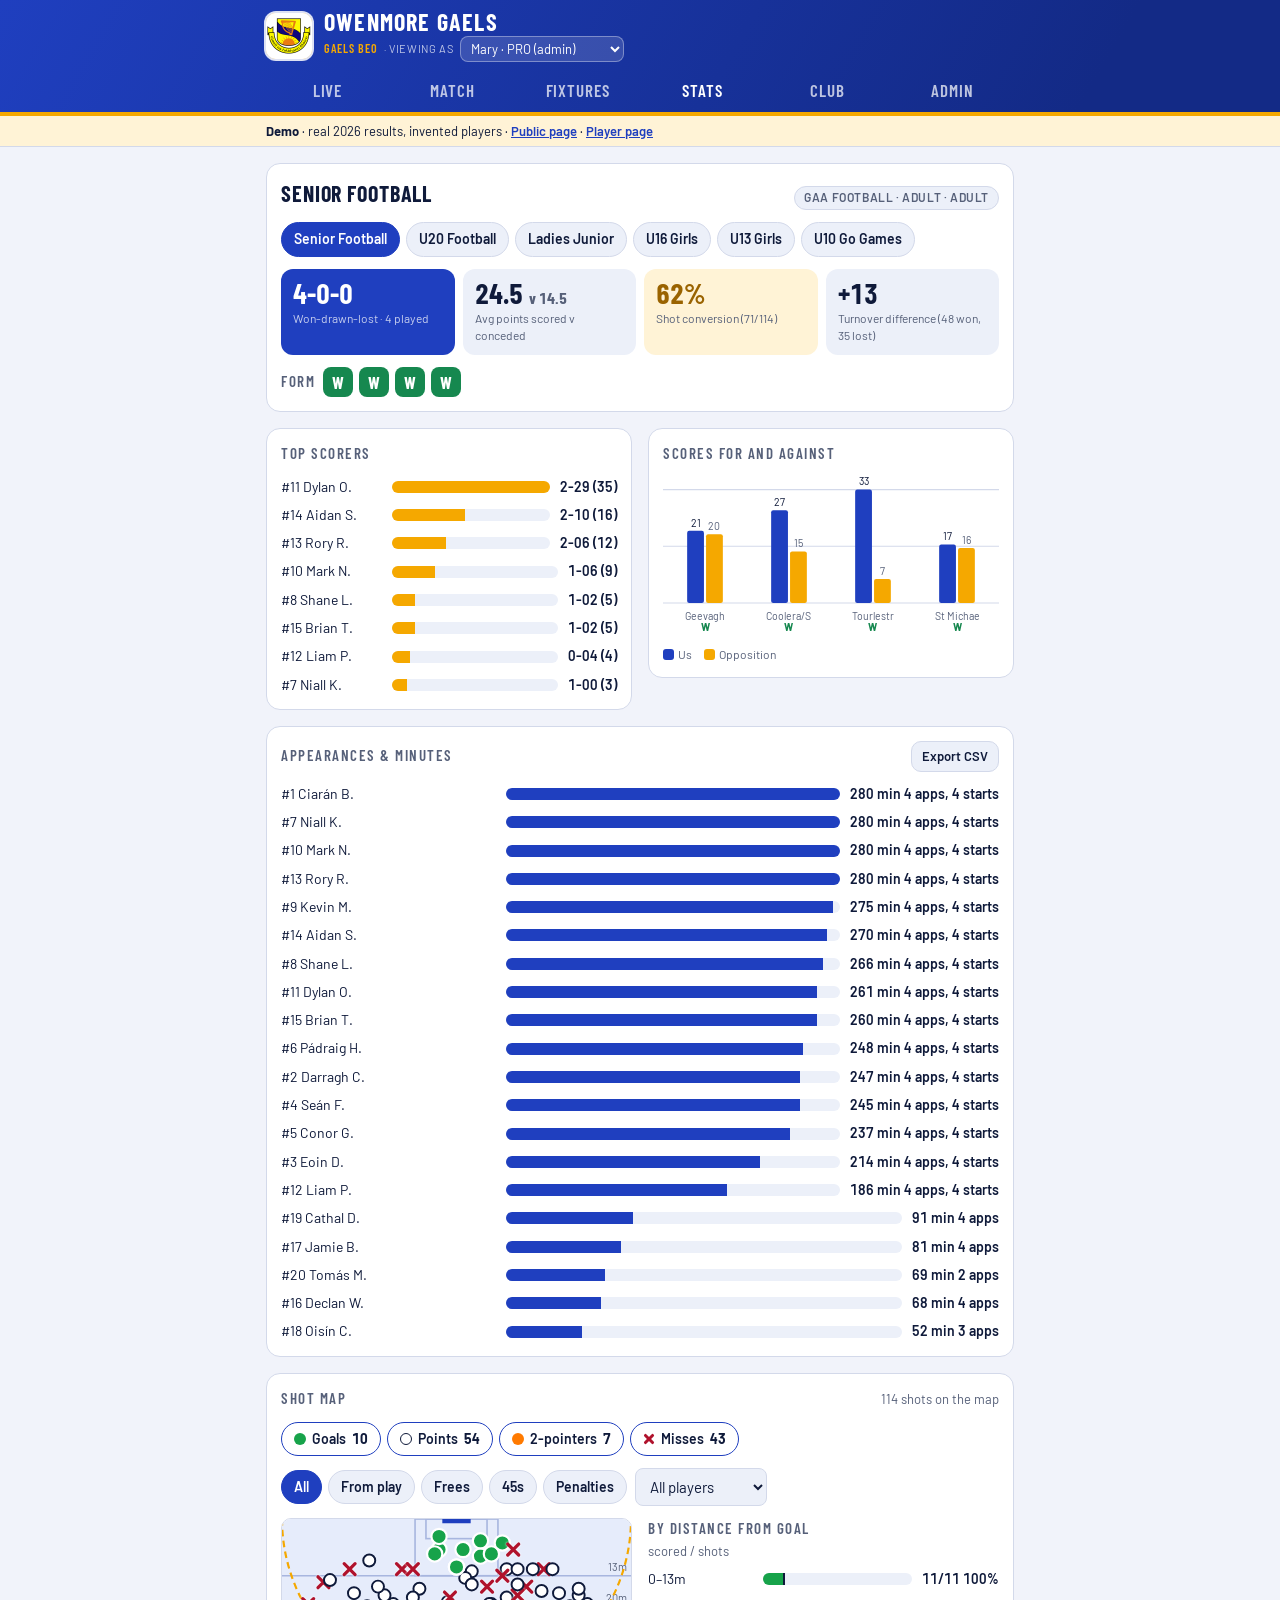
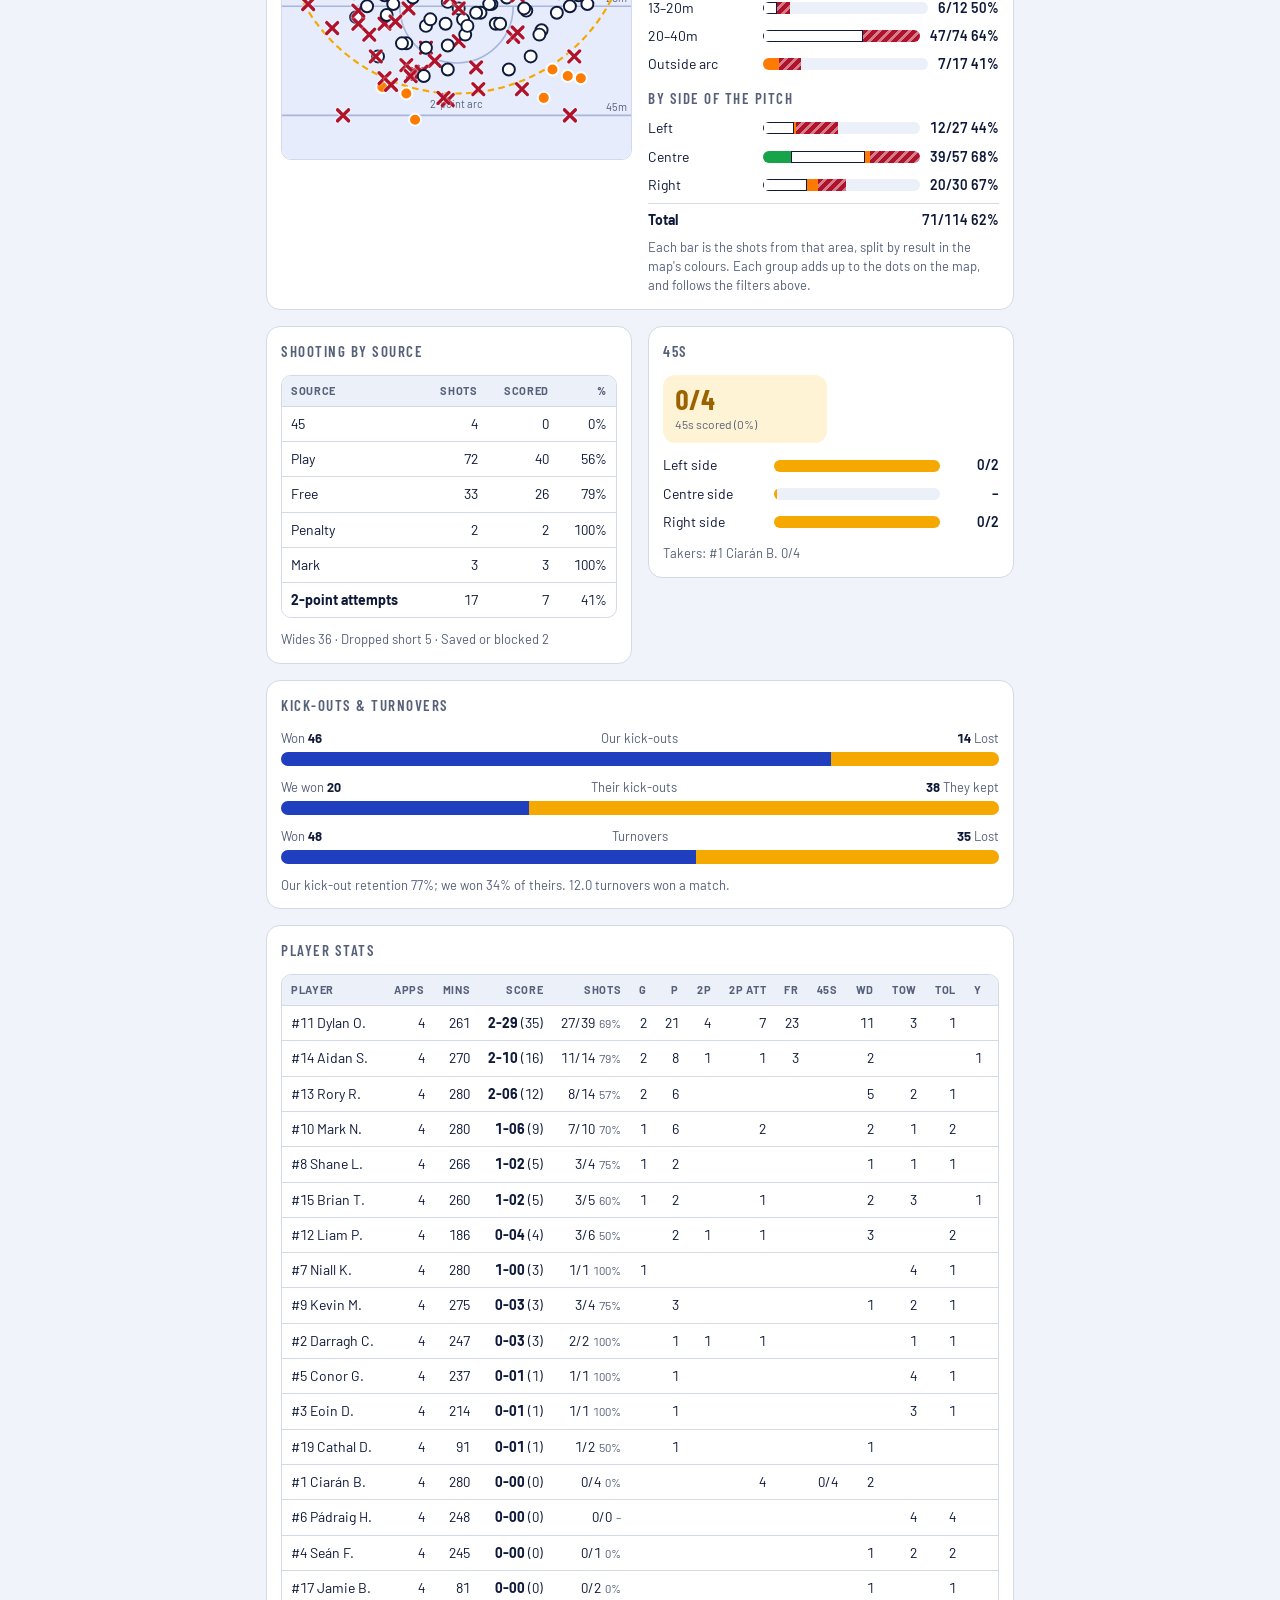
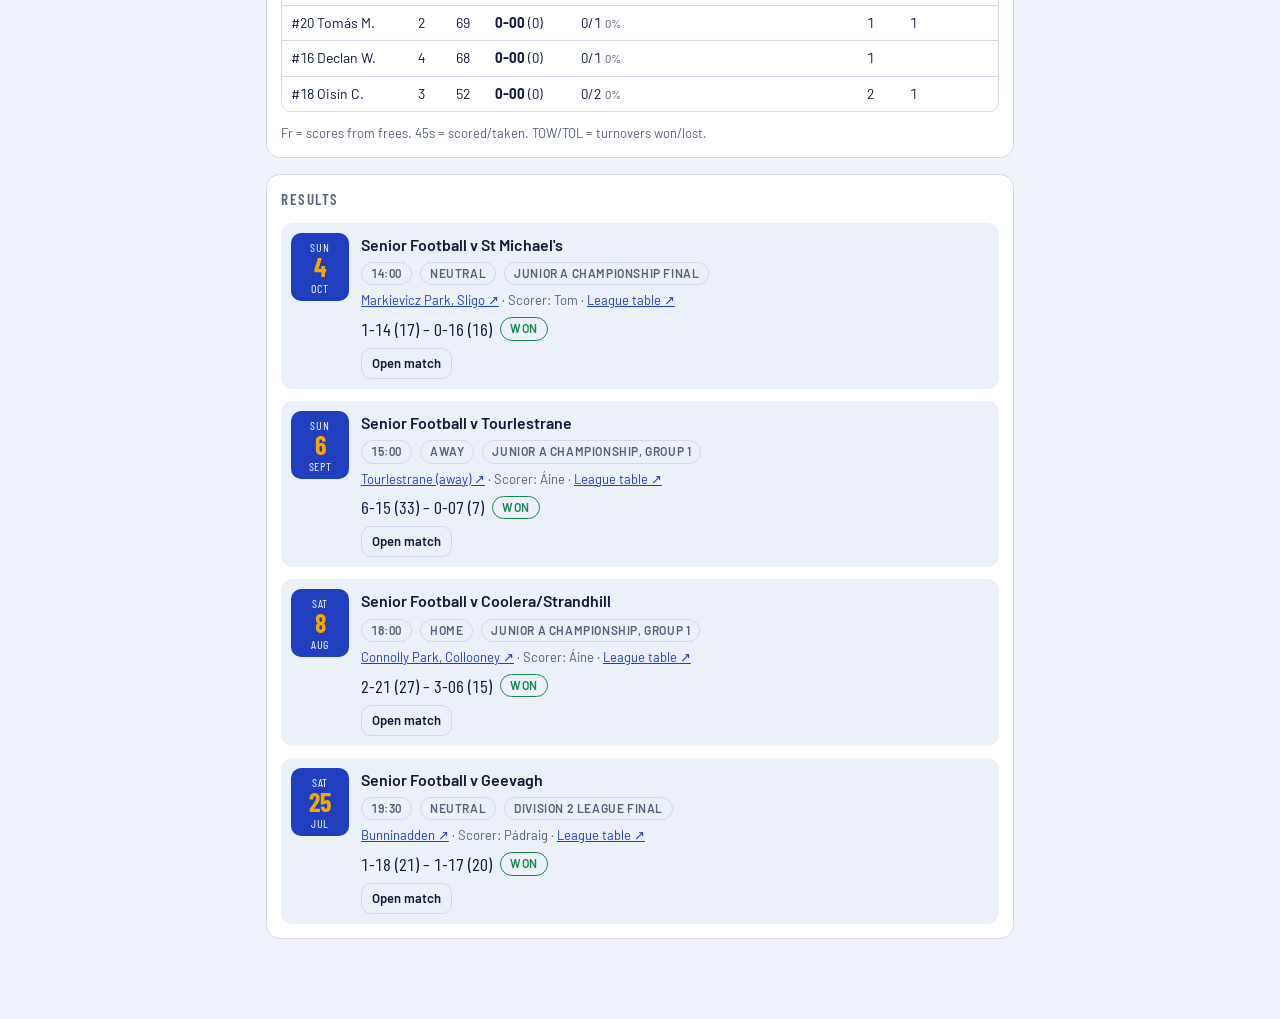
==== commit 3818a8b3: "Add files via upload" ====
--- a/public/index.html
+++ b/public/index.html
@@ -1,6 +1,6 @@
 <!doctype html><html lang="en"><head><meta charset="utf-8"><meta name="viewport" content="width=device-width,initial-scale=1,viewport-fit=cover"><meta name="theme-color" content="#132a86"><meta name="robots" content="noindex">
 <link rel="icon" type="image/png" href="favicon.png"><link rel="apple-touch-icon" href="apple-touch-icon.png"><link rel="manifest" href="manifest.webmanifest"><meta name="apple-mobile-web-app-capable" content="yes">
-<title>Owenmore Gaels Demo</title>
+<title>Gaels Beo</title>
 <meta name="claude:viewport-fit-sides" content="cover">
 <link rel="preconnect" href="https://fonts.googleapis.com"><link rel="stylesheet" href="https://fonts.googleapis.com/css2?family=Barlow+Condensed:wght@500;600;700&family=Barlow:wght@400;500;600&display=swap">
 <style>html{-webkit-text-size-adjust:100%}body{margin:0}[hidden]{display:none!important}img{max-width:100%}:root{padding-top:env(safe-area-inset-top,0px);padding-bottom:env(safe-area-inset-bottom,0px)}
@@ -10,7 +10,7 @@
   --royal:#1f3fbf; --royal-2:#132a86; --royal-text:#1f3fbf; --royal-soft:#e3e9fb;
   --amber:#f5a800; --amber-ink:#1d1300; --amber-text:#9a6300; --amber-soft:#fff3d6;
   --them:#0d7d72; --good:#16884f; --bad:#cf3a2e; --card-y:#f2c200; --card-r:#cf3a2e; --card-b:#15171d;
-  --pitch:#e6ecfb; --pitch-line:#a8b6df; --on-band:#ffffff; --on-band-muted:rgba(255,255,255,.72);
+  --pitch:#e6ecfb; --pitch-line:#a8b6df; --goal:#17a34a; --pointc:#ffffff; --point-edge:#0f1a3a; --two:#ff7a00; --miss:#b0122c; --on-band:#ffffff; --on-band-muted:rgba(255,255,255,.72);
   --display:"Barlow Condensed","Arial Narrow",system-ui,sans-serif;
   --body:"Barlow",system-ui,-apple-system,"Segoe UI",sans-serif;
   --r:14px;
@@ -20,13 +20,13 @@
   --royal:#2f52d6; --royal-2:#14246a; --royal-text:#7e9bff; --royal-soft:#18245a;
   --amber:#ffb81f; --amber-ink:#1d1300; --amber-text:#ffc449; --amber-soft:#2e2510;
   --them:#33c4b2; --good:#3fd08a; --bad:#ff6a5e; --card-y:#ffd23f; --card-r:#ff6a5e; --card-b:#d4dae9;
-  --pitch:#0c1636; --pitch-line:#33478a; color-scheme:dark}}
+  --pitch:#0c1636; --pitch-line:#33478a; --goal:#2fc766; --pointc:#ffffff; --point-edge:#0f1a3a; --two:#ff8a1f; --miss:#ff4d78; color-scheme:dark}}
 :root[data-theme="dark"]{
   --bg:#070c1d; --surface:#0f1730; --surface2:#16203f; --line:#26335d; --fg:#e8ecf8; --muted:#98a3c4;
   --royal:#2f52d6; --royal-2:#14246a; --royal-text:#7e9bff; --royal-soft:#18245a;
   --amber:#ffb81f; --amber-ink:#1d1300; --amber-text:#ffc449; --amber-soft:#2e2510;
   --them:#33c4b2; --good:#3fd08a; --bad:#ff6a5e; --card-y:#ffd23f; --card-r:#ff6a5e; --card-b:#d4dae9;
-  --pitch:#0c1636; --pitch-line:#33478a; color-scheme:dark}
+  --pitch:#0c1636; --pitch-line:#33478a; --goal:#2fc766; --pointc:#ffffff; --point-edge:#0f1a3a; --two:#ff8a1f; --miss:#ff4d78; color-scheme:dark}
 *{box-sizing:border-box}
 body{background:var(--bg);color:var(--fg);font-family:var(--body);font-size:15px;line-height:1.45}
 body::before{content:"";position:fixed;inset:0 0 auto;height:env(safe-area-inset-top,0px);z-index:10;background:var(--royal-2)}
@@ -134,6 +134,26 @@
 .form .W{background:var(--good)} .form .L{background:var(--bad)} .form .D{background:var(--amber);color:var(--amber-ink)}
 .grid2{display:grid;grid-template-columns:repeat(auto-fit,minmax(min(100%,320px),1fr));gap:16px;align-items:start}
 .grid2>*{min-width:0}
+
+/* Score colour code: green goal, white point, orange 2-pointer, red miss */
+.pitch .dot-g{fill:var(--goal);stroke:#fff;stroke-width:2}
+.pitch .dot-s{fill:var(--pointc);stroke:var(--point-edge);stroke-width:1.8}
+.pitch .dot-2{fill:var(--two);stroke:#fff;stroke-width:1.8}
+.pitch .dot-m{fill:var(--miss);stroke:#fff;stroke-width:1.5}
+.pkey .g{background:var(--goal);border:2px solid #fff;box-shadow:0 0 0 1px var(--line)}
+.pkey .s{background:var(--pointc);border:1.5px solid var(--point-edge)}
+.pkey .two{background:var(--two);border:2px solid #fff;box-shadow:0 0 0 1px var(--line)}
+.pkey .m{background:var(--miss);border:2px solid #fff;box-shadow:0 0 0 1px var(--line)}
+.tag.goal{background:var(--goal)!important;color:#fff!important}
+.tag.point{background:var(--pointc)!important;color:#0f1a3a!important;box-shadow:inset 0 0 0 1.5px var(--point-edge)}
+.tag.two{background:var(--two)!important;color:#1d1000!important}
+.tag.wide,.tag.short,.tag.saved{background:var(--miss)!important;color:#fff!important}
+.ev.t-goal{border-left-color:var(--goal)!important}.ev.t-point{border-left-color:var(--point-edge)!important}.ev.t-two{border-left-color:var(--two)!important}.ev.t-wide,.ev.t-short,.ev.t-saved{border-left-color:var(--miss)!important}
+
+.pitch .dot-x path{stroke:var(--miss);stroke-width:3;stroke-linecap:round;fill:none;filter:drop-shadow(0 0 1px #fff)}
+.pkey .m{background:none!important;border:0!important;box-shadow:none!important;position:relative}
+.pkey .m::before,.pkey .m::after,.dotk.m::before,.dotk.m::after{content:"";position:absolute;left:50%;top:50%;width:13px;height:3px;background:var(--miss);border-radius:2px}
+.pkey .m::before,.dotk.m::before{transform:translate(-50%,-50%) rotate(45deg)} .pkey .m::after,.dotk.m::after{transform:translate(-50%,-50%) rotate(-45deg)}
 /* Coach app components */
 .board{background:linear-gradient(140deg,var(--royal) 0%,var(--royal-2) 100%);color:var(--on-band);border-radius:var(--r);padding:14px;display:flex;flex-direction:column;gap:12px;border-bottom:4px solid var(--amber)}
 .sb{display:grid;grid-template-columns:1fr auto 1fr;gap:8px;align-items:center;text-align:center}
@@ -299,10 +319,84 @@
 nav button{font-size:clamp(14px,3.9vw,17px);letter-spacing:.05em;padding-inline:4px}
 @media (max-width:420px){.keys.big .key{font-size:17px;min-height:70px}}
 .keys.big.gg{grid-template-columns:1fr 1fr}
+/* Live tab */
+.lcard{background:var(--surface);border:1px solid var(--line);border-radius:var(--r);overflow:hidden;display:flex;flex-direction:column;gap:12px;padding-bottom:14px}
+.lcard>.cmp,.lcard>.lours,.lcard>.legend,.lcard>.row{margin-inline:14px}
+.lhead{display:flex;align-items:center;gap:8px;padding:10px 14px 0;font-family:var(--display);font-weight:600;letter-spacing:.08em;text-transform:uppercase;color:var(--muted)}
+.lhead span:first-child{flex:1}
+.lsb{display:grid;grid-template-columns:1fr auto 1fr;gap:8px;align-items:center;text-align:center;background:linear-gradient(140deg,var(--royal),var(--royal-2));color:#fff;padding:14px;border-bottom:4px solid var(--amber)}
+.lteam{display:flex;flex-direction:column;align-items:center;gap:2px;min-width:0}
+.lteam b{font-family:var(--display);font-weight:600;font-size:16px;line-height:1.1;text-wrap:balance}
+.lsc{font-family:var(--display);font-weight:700;font-size:clamp(34px,10vw,54px);line-height:1;color:var(--amber);white-space:nowrap;font-variant-numeric:tabular-nums}
+.lsc.them{color:#fff}
+.ltot{font-family:var(--display);font-size:16px;color:rgba(255,255,255,.75)}
+.lmid{display:flex;flex-direction:column;align-items:center;gap:4px}
+.lmid .halfpill{font-size:15px;margin:0}
+.lclk{font-family:var(--display);font-weight:700;font-size:clamp(30px,8vw,42px);line-height:1;background:rgba(0,0,0,.22);border-radius:8px;padding:2px 10px;font-variant-numeric:tabular-nums}
+.ladd{font-family:var(--display);font-size:14px;color:var(--amber);min-height:16px;font-variant-numeric:tabular-nums}
+.crest.mid{width:36px;height:36px;border-radius:7px;box-shadow:0 0 0 2px rgba(255,255,255,.7)}
+.cmp{display:grid;grid-template-columns:3.4em 1fr 3.4em;gap:6px 10px;font-variant-numeric:tabular-nums;align-items:center}
+.cmp .l{text-align:right;font-weight:700;color:var(--royal-text)} .cmp .r{font-weight:700;color:var(--them)}
+.cmp .m{text-align:center;font-size:13px;color:var(--muted)}
+.lours{display:flex;flex-wrap:wrap;gap:6px 14px;justify-content:center;font-size:13px;color:var(--muted);border-top:1px solid var(--line);padding-top:10px}
+.lours b{color:var(--fg);font-variant-numeric:tabular-nums}
+.lres{display:grid;grid-template-columns:auto 1fr auto auto;gap:10px;align-items:center;padding:8px 0;border-top:1px solid var(--line)}
+.lres:first-of-type{border-top:0}
+.lrt{display:flex;flex-direction:column;min-width:0}.lrt b{font-weight:600}.lrt .muted{font-size:13px}
+.lres .res{white-space:nowrap;font-family:var(--display);font-size:17px;font-variant-numeric:tabular-nums}.lres .lrt b{overflow:hidden;text-overflow:ellipsis}
+/* brief v2 scoring panel */
+.clockbar{gap:10px}
+.clockbar .cl{display:flex;flex-direction:column;align-items:center;gap:6px}
+.clockbar .halfpill{margin:0}
+.scorepanel{display:grid;grid-template-columns:1fr 1fr;gap:8px}
+.scol{background:var(--surface);border:1px solid var(--line);border-radius:var(--r);padding:8px;display:flex;flex-direction:column;gap:8px;min-width:0}
+.scol.us{border-top:4px solid var(--royal)} .scol.them{border-top:4px solid var(--them)}
+.shead{display:flex;flex-direction:column;align-items:center;gap:2px;text-align:center}
+.shead .crest.mid{box-shadow:0 0 0 1px var(--line)}
+.sname{font-family:var(--display);font-weight:600;font-size:15px;line-height:1.1;text-wrap:balance;min-height:2.2em;display:flex;align-items:center}
+.sscore{font-family:var(--display);font-weight:700;font-size:clamp(28px,8vw,40px);line-height:1;white-space:nowrap;font-variant-numeric:tabular-nums}
+.scol.us .sscore{color:var(--royal-text)} .scol.them .sscore{color:var(--them)}
+.sscore small{font-size:.5em;color:var(--muted)}
+.sgrid{display:grid;grid-template-columns:1fr 1fr;gap:6px}
+.sgrid .key{min-height:54px;font-size:15px;padding:2px}
+.sgrid .key.score{min-height:62px;font-size:17px}
+.scol.them .key.score{background:transparent;border:2px solid var(--them);color:var(--them)}
+.scol.them .key{color:var(--them)}
+.key.ko,.key.to{font-size:14px}
+.key.set{border-color:var(--royal);color:var(--royal-text)}
+.subnote .key{min-height:56px;font-size:18px}
+.legend.center{text-align:center}
+.ggnote.dark{color:var(--muted)}
+.req{font-size:11px;font-weight:700;letter-spacing:.06em;color:var(--bad);text-transform:uppercase;margin-left:4px}
+.keys.cardsq .key{min-height:70px;font-size:18px}
+.keys.cardsq .key.c-yellow{background:var(--card-y);color:#1a1200;border-color:var(--card-y)}
+.keys.cardsq .key.c-black{background:var(--card-b);color:var(--surface);border-color:var(--card-b)}
+.keys.cardsq .key.c-red{background:var(--card-r);color:#fff;border-color:var(--card-r)}
+.keys.cardsq .key small{color:inherit;opacity:.85}
+.pinbox{font-size:28px;letter-spacing:.4em;text-align:center;font-variant-numeric:tabular-nums;width:100%}
+.beo{font-family:var(--display);font-weight:600;letter-spacing:.08em;text-transform:uppercase;color:var(--amber);font-size:12px}
+.prow3.wrap{flex-wrap:wrap}.prow3.wrap input{flex:1 1 160px}
+.cslot{height:36px;display:flex;align-items:center;justify-content:center}
+
+/* score colour code (after the panel styles so it wins) */
+.key.k-goal,.scol.them .key.k-goal{background:var(--goal);border:2px solid var(--goal);color:#fff}
+.key.k-point,.scol.them .key.k-point{background:var(--pointc);border:2px solid var(--point-edge);color:#0f1a3a}
+.key.k-two,.scol.them .key.k-two{background:var(--two);border:2px solid var(--two);color:#1d1000}
+.key.k-wide,.key.k-short,.key.k-miss,.scol.them .key.k-wide{background:var(--miss);border:2px solid var(--miss);color:#fff}
+/* shot map outcome filters + stacked bars */
+.seg.outf button{display:inline-flex;align-items:center;gap:6px}
+.seg.outf button[aria-pressed="false"]{opacity:.45;text-decoration:line-through}
+.seg.outf button[aria-pressed="true"]{background:var(--surface);color:var(--fg);border-color:var(--royal)}
+.seg.outf b{font-variant-numeric:tabular-nums}
+.dotk{width:12px;height:12px;border-radius:50%;display:inline-block}
+.dotk.g{background:var(--goal)} .dotk.s{background:var(--pointc);border:1.5px solid var(--point-edge)} .dotk.two{background:var(--two)} .dotk.m{background:none;position:relative;border-radius:0}
+.trk.stack{display:flex}
+.trk.stack i{height:100%} .trk.stack i.o-goal{background:var(--goal)} .trk.stack i.o-point{background:var(--pointc);box-shadow:inset 0 0 0 1px var(--point-edge)} .trk.stack i.o-two{background:var(--two)} .trk.stack i.o-miss{background:repeating-linear-gradient(135deg,var(--miss) 0 4px,color-mix(in srgb,var(--miss) 55%,#fff) 4px 7px)}
+.bar.total{border-top:1px solid var(--line);padding-top:6px;font-weight:700}
 </style>
 </head><body>
 <header class="top"><div class="top-in">
-  <div class="brand"><div class="badge" id="badge" aria-hidden="true"><img src="badge.png" alt=""></div><div class="bt"><h1 id="clubname">Owenmore Gaels</h1><small><label for="who" class="wholbl">Viewing as</label><select id="who" class="who" aria-label="Viewing as"></select></small></div></div>
+  <div class="brand"><div class="badge" id="badge" aria-hidden="true"><img src="badge.png" alt=""></div><div class="bt"><h1 id="clubname">Owenmore Gaels</h1><small><span class="beo">Gaels Beo</span><label for="who" class="wholbl">· Viewing as</label><select id="who" class="who" aria-label="Viewing as"></select></small></div></div>
   <nav id="nav" hidden></nav>
 </div></header>
 <div class="demobar"><div class="demo-in"><b>Demo</b> · real 2026 results, invented players · <a href="live.html">Public page</a> · <a href="me.html">Player page</a></div></div>
@@ -356,7 +450,7 @@
 /* ===== Owenmore Gaels demo: shared model + example season =====
    Real 2026 results (scorelines, dates, opponents, venues). Players, Foireann numbers and the
    events behind each score are invented examples generated to add up to the real scores. */
-const DEMO_KEY='owenmore-gaels-demo-v2', DEMO_VER=5;
+const DEMO_KEY='owenmore-gaels-demo-v2', DEMO_VER=6;
 const esc=s=>String(s??'').replace(/[&<>"']/g,c=>({'&':'&amp;','<':'&lt;','>':'&gt;','"':'&quot;',"'":'&#39;'}[c]));
 const pad=n=>String(n).padStart(2,'0');
 const mmss=s=>{s=Math.max(0,Math.floor(s));return pad(Math.floor(s/60))+':'+pad(s%60)};
@@ -364,7 +458,7 @@
 
 const OG={};
 OG.LABEL={goal:'Goal',point:'Point',two:'2-pointer',wide:'Wide',short:'Dropped short',saved:'Saved / blocked',w45:'45 won',
-  fwon:'Free won',fcon:'Free conceded',kow:'Our kick-out won',kol:'Our kick-out lost',okw:'Their kick-out won',okl:'Their kick-out lost',
+  fwon:'Free won',fcon:'Free conceded',kow:'Kick-out won',kol:'Kick-out lost',okw:'Their kick-out won',okl:'Their kick-out lost',
   tow:'Turnover won',tol:'Turnover lost',save:'Save',yellow:'Yellow card',black:'Black card',red:'Red card',sub:'Substitution',bloodret:'Blood sub return',note:'Note'};
 OG.PTS={goal:3,point:1,two:2};
 OG.SHOTS=['goal','point','two','wide','short','saved'];
@@ -450,7 +544,9 @@
 OG.tally=(r,e,m)=>{if(e.type in r)r[e.type]++;
   if(OG.SHOTS.includes(e.type)){if(e.src==='45'){r.t45++;if(OG.PTS[e.type])r.s45++}if(e.type==='two'||OG.outsideArc(e,m))r.twoAtt++}
   if(OG.PTS[e.type]){r.pts+=OG.PTS[e.type];if(e.type==='goal')r.scoreG++;else r.scoreP+=OG.PTS[e.type];if(e.src==='free')r.fromFree++;if(e.src==='45')r.from45++;if(e.src==='pen')r.fromPen++}};
-OG.summary=(m,side)=>{const r=OG.blank();for(const e of m.events)if(e.side===side)OG.tally(r,e,m);
+// A turnover won by one team is a turnover lost by the other; their kick-out lost is one we won.
+OG.cross=(r,e)=>{if(e.type==='kow')r.okl++;else if(e.type==='kol')r.okw++;else if(e.type==='tow')r.tol++;else if(e.type==='tol')r.tow++;else if(e.type==='okw')r.kol++;else if(e.type==='okl')r.kow++};
+OG.summary=(m,side)=>{const r=OG.blank();for(const e of m.events){if(e.side===side)OG.tally(r,e,m);else OG.cross(r,e)}
   return{scores:r.goal+r.point+r.two,shots:OG.SHOTS.reduce((a,t)=>a+r[t],0),wide:r.wide,tow:r.tow,tol:r.tol,kow:r.kow,kol:r.kol,okw:r.okw,okl:r.okl,fwon:r.fwon,fcon:r.fcon,y:r.yellow,b:r.black,r:r.red,save:r.save}};
 
 /* ----- match report ----- */
@@ -562,7 +658,7 @@
       const op=et?res.et.them:[res.them[0]-(hasET?res.et.them[0]:0),res.them[1]-(hasET?res.et.them[1]:0)];
       let twos=t.arc?Math.min(Math.floor(sp[1]/2),et?1:Math.floor(R()*4)):0;let ones=sp[1]-2*twos;
       for(let i=0;i<sp[0];i++){const w=pickTime(et);const pen=R()<.12;add(Object.assign({side:'us',type:'goal',src:pen?'pen':'play',pid:pen?taker(w.per,w.sec):wpick(w.per,w.sec,'att')},w,pen?{lx:40,ly:11}:loc(5,14)))}
-      for(let i=0;i<twos;i++){const w=pickTime(et);const k=R();if(k<.2&&!et){add(Object.assign({side:'us',type:'w45'},w));add(Object.assign({side:'us',type:'two',pid:t.id+'-p1',src:'45',lx:R()<.5?14:66,ly:45},w,{sec:w.sec+20}))}else add(Object.assign({side:'us',type:'two',src:k<.5||et?'free':'play'},w,{pid:k<.5||et?taker(w.per,w.sec):wpick(w.per,w.sec,'att')},loc(41,47)))}
+      for(let i=0;i<twos;i++){const w=pickTime(et);const k=R();if(k<.2&&!et){add(Object.assign({side:'us',type:'two',pid:t.id+'-p1',src:'45',lx:R()<.5?14:66,ly:45},w,{sec:w.sec+20}))}else add(Object.assign({side:'us',type:'two',src:k<.5||et?'free':'play'},w,{pid:k<.5||et?taker(w.per,w.sec):wpick(w.per,w.sec,'att')},loc(41,47)))}
       for(let i=0;i<ones;i++){const w=pickTime(et);const k=R(),src=k<.3?'free':k<.38?'mark':'play';add(Object.assign({side:'us',type:'point',src},w,{pid:src==='free'?taker(w.per,w.sec):wpick(w.per,w.sec,'att')},loc(src==='free'?18:12,src==='free'?36:38)))}
       const otwo=t.arc?Math.min(Math.floor(op[1]/2),Math.floor(R()*3)):0;
       for(let i=0;i<op[0];i++)add(Object.assign({side:'them',type:'goal'},pickTime(et)));
@@ -572,11 +668,11 @@
       for(let i=0,k=Math.round(sc*.4+R()*3);i<k;i++){const w=pickTime(et);const fr=R()<.25;add(Object.assign({side:'us',type:R()<.8?'wide':R()<.5?'short':'saved',src:fr?'free':'play'},w,{pid:fr?taker(w.per,w.sec):wpick(w.per,w.sec,'att')},loc(14,44)))}
       for(let i=0,k=Math.round((op[0]+op[1])*.5+R()*2);i<k;i++)add(Object.assign({side:'them',type:'wide'},pickTime(et)));
     }
-    const t45miss=Math.floor(R()*3);for(let i=0;i<t45miss;i++){const w=pickTime(false);add(Object.assign({side:'us',type:'w45'},w));add(Object.assign({side:'us',type:R()<.6?'wide':'short',pid:t.id+'-p1',src:'45',lx:R()<.5?14:66,ly:45},w,{sec:w.sec+20}))}
+    const t45miss=Math.floor(R()*3);for(let i=0;i<t45miss;i++){const w=pickTime(false);add(Object.assign({side:'us',type:R()<.6?'wide':'short',pid:t.id+'-p1',src:'45',lx:R()<.5?14:66,ly:45},w,{sec:w.sec+20}))}
     const many=(type,lo,hi,who)=>{for(let i=0,k=lo+Math.floor(R()*(hi-lo+1));i<k;i++){const w=pickTime(false);add(Object.assign({side:'us',type},w,who?{pid:R()<.7?wpick(w.per,w.sec,who):null}:{}))}};
-    many('tow',7,14,'any');many('tol',5,11,'any');many('fwon',7,13,'att');many('fcon',5,11,'any');
-    many('kow',9,16);many('kol',2,6);many('okw',3,8);many('okl',7,12);
-    for(let i=0,k=1+Math.floor(R()*3);i<k;i++){const w=pickTime(false);add(Object.assign({side:'us',type:'save',pid:t.id+'-p1'},w))}
+    many('tow',7,14,'any');many('tol',4,8,'any');many('kow',9,16);many('kol',2,6);
+    const them=(type,lo,hi)=>{for(let i=0,k=lo+Math.floor(R()*(hi-lo+1));i<k;i++)add(Object.assign({side:'them',type},pickTime(false)))};
+    them('kow',7,12);them('kol',3,8);them('tow',1,4);
     const rule=OG.sinbinRule(t);
     if(rule&&rule.card!=='yellow')for(let i=0,k=Math.floor(R()*2);i<k;i++){const w=pickTime(false);add(Object.assign({side:'us',type:'yellow',pid:wpick(w.per,w.sec,'any')},w))}
     if(res.sinbin&&rule){const w={per:1,sec:Math.floor(500+R()*600)};add(Object.assign({side:'us',type:rule.card,pid:wpick(w.per,w.sec,'any'),sinbin:rule.secs},w));const w2={per:2,sec:Math.floor(400+R()*600)};add(Object.assign({side:'them',type:rule.card,sinbin:rule.secs},w2))}
@@ -605,7 +701,7 @@
     if(r.edit){const e=m.events.find(x=>x.side==='us'&&x.type==='point'&&x.pid);if(e){const was=OG.fullName(t,e.pid);const other=t.players[13].id;if(other!==e.pid){e.pid=other;m.audit.push({at:e.at+3600e3,who:'Pádraig',action:`Changed scorer of point at ${OG.minOf(e.sec,t.half)} (${OG.perShort(e.per)}) from ${was} to ${OG.fullName(t,other)}`})}}}
     m.audit.push({at:Date.parse(r.date+'T'+r.time+':00Z')+(g.hasET?100:80)*60e3,who:scorer?scorer.name:'Coach',action:'Finished match'});
     fx.matchId=m.id;if(!r.gogames)fx.result={us:OG.score(m,'us'),them:OG.score(m,'them')};S.fixtures.push(fx);S.matches.push(m)});
-  DEMO_UPCOMING.forEach((u,i)=>{const f=Object.assign({id:'fx-u'+i,teamId:u.t,status:'upcoming',createdAt:Date.now()-3*86400e3},u);delete f.t;if(u.prev)f.changedAt=Date.now()-5*3600e3;S.fixtures.push(f)});
+  DEMO_UPCOMING.forEach((u,i)=>{const f=Object.assign({id:'fx-u'+i,teamId:u.t,status:'upcoming',createdAt:Date.now()-3*86400e3},u);delete f.t;if(f.scorer)f.pin=String(4821+i*1379).slice(-4);if(u.prev)f.changedAt=Date.now()-5*3600e3;S.fixtures.push(f)});
   return S;
 }
 function loadDemo(){try{const s=JSON.parse(localStorage.getItem(DEMO_KEY)||'null');if(s&&s.v===5&&s.demoVer===DEMO_VER)return s}catch(e){}return buildDemo()}
@@ -738,7 +834,7 @@
   for(const m of[13,20,45,65])if(m<D)s+=`<line class="ln${o.hl45&&m===(footy(o.code)?45:65)?' l45':''}" x1="0" y1="${X(m)}" x2="${w}" y2="${X(m)}"/><text class="lbl" x="${w-4}" y="${X(m)-4}" text-anchor="end">${m}m</text>`;
   if(footy(o.code)&&o.arc)s+=`<path class="arc" d="M0 0 A${X(40)} ${X(40)} 0 0 0 ${w} 0"/><text class="lbl" x="${X(40)}" y="${X(40)+13}" text-anchor="middle">2-point arc</text>`;
   s+=`<line class="post" x1="${X(36.75)}" y1="2" x2="${X(43.25)}" y2="2"/>`;
-  for(const d of o.dots||[])s+=`<circle class="${d.cls}" cx="${(d.lx*Sx).toFixed(1)}" cy="${(d.ly*Sx).toFixed(1)}" r="${d.cls==='dot-g'?7:5.5}">${d.t?`<title>${esc(d.t)}</title>`:''}</circle>`;
+  for(const d of o.dots||[]){if(d.cls==='dot-m'){const x=(d.lx*Sx).toFixed(1),y=(d.ly*Sx).toFixed(1),r=5;s+=`<g class="dot-x"><title>${esc(d.t||'Miss')}</title><path d="M${x-r} ${y-r}L${+x+r} ${+y+r}M${+x+r} ${y-r}L${x-r} ${+y+r}"/></g>`;continue}s+=`<circle class="${d.cls}" cx="${(d.lx*Sx).toFixed(1)}" cy="${(d.ly*Sx).toFixed(1)}" r="${d.cls==='dot-g'?7:5.5}">${d.t?`<title>${esc(d.t)}</title>`:''}</circle>`}
   if(o.mark)s+=`<circle class="mark" cx="${o.mark.lx*Sx}" cy="${o.mark.ly*Sx}" r="9"/>`;
   return s+'</svg>';
 }
@@ -779,7 +875,7 @@
     const mins=OG.minutes(m,S.settings);
     for(const [pid,sec] of Object.entries(mins)){const r=rows.get(pid);if(r){r.mins+=sec;if(sec>0){r.apps++;r.games.add(m.id)}}}
     for(const pid of m.lineup||[]){const r=rows.get(pid);if(r)r.starts++}
-    for(const e of m.events){if(e.side!=='us'||e.type==='note')continue;tally(tot,e,m.id,m);
+    for(const e of m.events){if(e.side==='them'){OG.cross(tot,e);continue}if(e.type==='note')continue;tally(tot,e,m.id,m);
       if(e.type==='sub'){const off=rows.get(e.pid),on=rows.get(e.onId);if(off)off.subOff++;if(on)on.subOn++;continue}
       const r=rows.get(e.pid);if(r)tally(r,e,m.id,m)}
     const f=fixture(m.fixtureId);
@@ -802,7 +898,14 @@
 const isPlaying=p=>typeof p==='number'&&p>0;
 function clockHTML(m){const c=m.clock;if(!isPlaying(c.period))return c.period===0?'0:00':OG.perShort(c.period).replace('Half time','HT').replace('Full time','FT').replace('ET half time','ET HT').replace('After ET','AET');
   const e=elapsed(m);return `${OG.minOf(e,OG.halfOf(m,c.period))}<span class="sec">${pad(Math.floor(e)%60)}s</span>`}
+function liveTick(){ // clocks on the Live tab
+  if(!ui.livePub)return;
+  for(const lm of ui.livePub){const c=lm.clock;if(!isPlaying(c.period))continue;const el=document.querySelector(`[data-lclk="${lm.id}"]`);if(!el)continue;
+    const e=c.running?c.elapsed+(Date.now()-lm.savedAt)/1000:c.elapsed,h=c.period<=2?lm.half:(lm.etHalf||10);el.textContent=OG.minOf(e,h);
+    const a=document.querySelector(`[data-ladd="${lm.id}"]`);if(a)a.textContent=e>h*60?'+'+mmss(e-h*60)+' added':mmss(e)}
+}
 function tick(){
+  if(S&&S.tab==='live'){liveTick();return}
   if(!S)return;const m=active();if(!m||S.tab!=='match')return;
   const el=document.getElementById('clk');if(el){el.innerHTML=clockHTML(m);el.classList.toggle('paused',!m.clock.running)}
   const c=m.clock,e=elapsed(m),lim=OG.halfOf(m,c.period)*60;
@@ -848,7 +951,7 @@
   S.matches.push(m);fx.matchId=m.id;fx.scorer=S.me;audit(m,'Started scoring');S.active=m.id;S.tab='match';persist();render();
 }
 function endPeriod(m){const c=m.clock;c.durs[c.period]=elapsed(m);c.running=false;c.acc=0}
-function finishMatch(m){m.ended=true;m.clock.running=false;keepAwake(false);syncResult(m);audit(m,'Finished match');persist();render();toast('Full time. Result saved.')}
+function finishMatch(m){const ff=fixture(m.fixtureId);if(ff&&ff.pin){ff.pinExpired=true;ff.pinOk=[]}m.ended=true;m.clock.running=false;keepAwake(false);syncResult(m);audit(m,'Finished match');persist();render();toast('Full time. Result saved.')}
 
 /* ========== actions ========== */
 const acts={
@@ -878,21 +981,21 @@
   bloodret:d=>{const m=active();if(!canScore(m))return;const s=m.events.find(e=>e.id===d.id);if(!s)return;addEvent({side:'us',type:'bloodret',pid:s.onId,onId:s.pid,ref:s.id})},
   note:()=>{const m=active();if(!m||(!canScore(m)&&!canManage(m.teamId)))return;openNote(m)},
   undo:()=>{const m=active();if(!canScore(m)||!m.events.length)return;const e=m.events.pop();audit(m,'Undid '+describe(m,e));syncResult(m);persist();render();toast('Undone: '+lbl(e.type,m.code))},
-  addPlayer:d=>{const m=active();const e=m&&m.events.find(x=>x.id===d.id);if(!e)return;openEdit(m,e,true)},
   editEv:d=>{const m=active();const e=m&&m.events.find(x=>x.id===d.id);if(!e)return;openEdit(m,e,false)},
   handover:()=>{const m=active();if(!m)return;openHandover(m)},
   takeover:()=>{const m=active();if(!m||!canManage(m.teamId))return;if(!armed('takeover'))return;const was=userName(m.scorer);m.scorer=S.me;const f=fixture(m.fixtureId);if(f)f.scorer=S.me;audit(m,`Took over scoring from ${was}`);persist();render();toast('You are now scoring this match')},
   closeMatch:()=>{S.active=null;keepAwake(false);persist();render()},
   startFx:d=>{const f=fixture(d.id);if(!f)return;
+    if(isScorer()&&f.status!=='played'&&f.pin&&!(f.pinOk||[]).includes(S.me)){openPin(f);return}
     if(f.matchId&&S.matches.find(m=>m.id===f.matchId)){S.active=f.matchId;S.tab='match';persist();render();window.scrollTo(0,0);return}
     if(f.scorer&&f.scorer!==S.me){if(!canManage(f.teamId)){toast('This match is assigned to '+userName(f.scorer));return}
       if(!armed('start'+f.id)){toast('Assigned to '+userName(f.scorer)+'. Tap again to score it yourself.');return}}
     startMatch(f)},
-  openMatch:d=>{S.active=d.id;S.tab='match';persist();render();window.scrollTo(0,0)},
+  openMatch:d=>{const mm=S.matches.find(x=>x.id===d.id);const ff=mm&&fixture(mm.fixtureId);if(isScorer()&&ff&&!mm.ended&&ff.pin&&!(ff.pinOk||[]).includes(S.me)){openPin(ff,d.id);return}S.active=d.id;S.tab='match';persist();render();window.scrollTo(0,0)},
   month:d=>{const [y,mo]=ui.month.split('-').map(Number);const dt=new Date(y,mo-1+Number(d.v),1);ui.month=dt.getFullYear()+'-'+pad(dt.getMonth()+1);ui.day=null;render()},
   day:d=>{ui.day=ui.day===d.v?null:d.v;render()},
   teamF:d=>{ui.teamF=d.v;render()},
-  addFx:()=>{const g=id=>document.getElementById(id).value.trim();const f={id:uid(),teamId:g('f-team'),date:g('f-date'),time:g('f-time'),opp:g('f-opp'),venue:g('f-venue'),ground:g('f-ground'),comp:g('f-comp'),ref:g('f-ref'),scorer:g('f-scorer')||null,status:'upcoming',createdAt:Date.now()};
+  addFx:()=>{const g=id=>document.getElementById(id).value.trim();const f={id:uid(),teamId:g('f-team'),date:g('f-date'),time:g('f-time'),opp:g('f-opp'),venue:g('f-venue'),ground:g('f-ground'),comp:g('f-comp'),ref:g('f-ref'),scorer:g('f-scorer')||null,status:'upcoming',createdAt:Date.now()};if(f.scorer)f.pin=String(1000+Math.floor(Math.random()*9000));
     if(!f.teamId){toast('No squad to add fixtures for');return}if(!f.date||!f.opp){toast('Fixtures need a date and an opposition');return}
     if(!f.ground&&f.venue==='Home')f.ground=HOME_GROUND;S.fixtures.push(f);ui.month=f.date.slice(0,7);ui.day=f.date;persist();render();toast('Fixture added')},
   editFx:d=>{ui.editFx=ui.editFx===d.id?null:d.id;render()},
@@ -900,7 +1003,8 @@
     const nd={date:g('date'),time:g('time'),venue:g('venue')};if(!nd.date){toast('A fixture needs a date');return}
     const moved=nd.date!==f.date||nd.time!==(f.time||'')||nd.venue!==(f.venue||'');
     if(moved&&f.status==='upcoming'){if(!f.prev)f.prev={date:f.date,time:f.time||'',venue:f.venue||''};f.changedAt=Date.now()}
-    Object.assign(f,nd,{opp:g('opp')||f.opp,comp:g('comp'),ground:g('ground'),ref:g('ref'),scorer:g('scorer')||null});
+    const ns=g('scorer')||null;if(ns!==f.scorer){f.pin=ns?String(1000+Math.floor(Math.random()*9000)):null;f.pinOk=[]}
+    Object.assign(f,nd,{opp:g('opp')||f.opp,comp:g('comp'),ground:g('ground'),ref:g('ref'),scorer:ns});
     if(f.prev&&f.prev.date===f.date&&f.prev.time===f.time&&f.prev.venue===f.venue)delete f.prev;
     ui.editFx=null;persist();render();toast(moved?'Fixture moved. Parents will see the change.':'Fixture saved')},
   cancelFx:d=>{const f=fixture(d.id);if(!f)return;
@@ -909,6 +1013,7 @@
   delFx:d=>{if(!armed('dfx'+d.id))return;const f=fixture(d.id);S.fixtures=S.fixtures.filter(x=>x!==f);if(f&&f.matchId){S.matches=S.matches.filter(m=>m.id!==f.matchId);if(S.active===f.matchId)S.active=null}ui.editFx=null;persist();render()},
   statsTeam:d=>{ui.statsTeam=d.v;ui.mapPl='all';S.tab='stats';persist();render();window.scrollTo(0,0)},
   mapSrc:d=>{ui.mapSrc=d.v;render()},
+  mapOut:d=>{ui.mapOut=ui.mapOut||{};const on=ui.mapOut[d.v]!==false;const others=['goal','point','two','miss'].filter(k=>k!==d.v&&ui.mapOut[k]!==false);if(on&&!others.length){toast('At least one result has to stay on');return}ui.mapOut[d.v]=!on;render()},
   adminTab:d=>{ui.adminTab=d.v;render()},
   adminTeam:d=>{ui.adminTeam=d.v;render()},
   addTeam:()=>{const t=normTeam({id:uid(),name:'New squad',assoc:'gaa_f',grade:'U14',half:30,players:[]});S.teams.push(t);ui.adminTeam=t.id;ui.adminTab='teams';persist();render()},
@@ -922,14 +1027,15 @@
       const [fn,first,last,num]=c;const name=[first,last].filter(Boolean).join(' ');const ex=t.players.find(p=>p.foireann===fn);
       if(ex){if(name)ex.name=name;if(num)ex.num=Number(num)||ex.num;updated++}else{t.players.push({id:uid(),num:Number(num)||t.players.reduce((a,p)=>Math.max(a,p.num),0)+1,name,foireann:fn,code:newCode()});added++}}
     t.players.sort((a,b)=>a.num-b.num);persist();render();toast(`${added} added, ${updated} updated`)},
+  sendLink:d=>{const u=S.users.find(x=>x.id===d.id);const c=(document.getElementById('uc-'+d.id)||{}).value||'';if(!c.trim()){toast('Add an email or mobile number first');return}u.contact=c.trim();persist();render();toast('In the full version, '+u.name+' gets a one-tap sign-in link by '+(c.includes('@')?'email':'text')+'. No password.')},
   addUser:()=>{const n=document.getElementById('nu-name').value.trim();if(!n){toast('Type a name');return}S.users.push({id:'u-'+uid(),name:n,role:'scorer',label:n+' · scorer'});persist();render();toast(n+' can now be assigned matches')},
   delUser:d=>{if(!armed('du'+d.id))return;S.users=S.users.filter(u=>u.id!==d.id);persist();render()},
   resetDemo:()=>{if(!armed('reset'))return;const keep=S.me;S=buildDemo();S.me=S.users.some(u=>u.id===keep)?keep:'u-mary';ui.statsTeam=null;ui.adminTeam=null;persist();render();toast('Demo reset to the example season')},
   csvMatch:()=>{const m=active();if(!m)return;const t=team(m.teamId);const rows=[['Half','Minute','Side','Event','Player','Foireann no.','Source','Distance (m)','Note','Logged by']];
     for(const e of [...m.events].sort((a,b)=>OG.abs(m,a.per,a.sec)-OG.abs(m,b.per,b.sec))){const p=player(t,e.pid);rows.push([OG.perShort(e.per),OG.minOf(e.sec,OG.halfOf(m,e.per)),e.side==='us'?S.club:m.opp,lbl(e.type,m.code)+(e.blood?' (blood)':''),e.type==='sub'||e.type==='bloodret'?pName(t,e.pid)+' off, '+pName(t,e.onId)+' on':pName(t,e.pid),p?p.foireann:'',e.src?srcL(e.src,m.code):'',hasLoc(e)?Math.round(distM(e)):'',e.text||'',e.by||''])}
     ui.csv=OG.csv(rows);render();saveFile(`${t.name} v ${m.opp} ${m.date}.csv`.replace(/[\/\\:*?"<>|]/g,'-'),ui.csv,toast)},
-  csvSeason:d=>{const t=team(d.id);const st=teamStats(t.id);const rows=[['No.','Player','Foireann no.','Apps','Starts','Minutes','Goals','Points','2-pointers','Total','Shots','Wides','From frees',set45(t.code)+'s scored','Turnovers won','Turnovers lost','Frees won','Frees conceded','Saves','Yellow','Black','Red']];
-    for(const r of st.rows.sort((a,b)=>a.p.num-b.p.num))rows.push([r.p.num,r.p.name,r.p.foireann||'',r.apps,r.starts,Math.round(r.mins/60),r.goal,r.point,r.two,r.ptsTotal,shots(r),r.wide,r.free,r.s45,r.tow,r.tol,r.fwon,r.fcon,r.save,r.yellow,r.black,r.red]);
+  csvSeason:d=>{const t=team(d.id);const st=teamStats(t.id);const rows=[['No.','Player','Foireann no.','Apps','Starts','Minutes','Goals','Points','2-pointers','Total','Shots','Wides','From frees',set45(t.code)+'s scored','Turnovers won','Turnovers lost','Yellow','Black','Red']];
+    for(const r of st.rows.sort((a,b)=>a.p.num-b.p.num))rows.push([r.p.num,r.p.name,r.p.foireann||'',r.apps,r.starts,Math.round(r.mins/60),r.goal,r.point,r.two,r.ptsTotal,shots(r),r.wide,r.free,r.s45,r.tow,r.tol,r.yellow,r.black,r.red]);
     ui.csv=OG.csv(rows);render();saveFile(`${t.name} season stats.csv`,ui.csv,toast)},
   copyCsv:()=>copy(ui.csv,'CSV copied','csvbox'),
   copyReport:d=>{const m=active();copy(OG.report(S,m,d.pub==='1'),'Match report copied')},
@@ -1064,6 +1170,85 @@
       if(navigator.share){await navigator.share({text});return}}catch(err){}
     toast('Sharing isn’t available here. Long-press the image to save it.')});
 }
+
+/* ========== brief v2: tap logs instantly, details after ========== */
+const PICK_TYPES=['goal','point','two','wide','short','saved','tow','tol','yellow','black','red'];
+const SHOT_TYPES=['goal','point','two','wide','short','saved'];
+acts.tap=d=>{const m=active();if(!canScore(m))return;const side=d.side,type=d.type;
+  if(type==='free'){openFree(m,side);return}
+  if(type==='card'){openCardQ(m,side);return}
+  const e=addEvent(Object.assign({side,type},SHOT_TYPES.includes(type)?{src:'play'}:{}));
+  if(e&&side==='us'&&PICK_TYPES.includes(type))openAfter(m,e)};
+function openFree(m,side){
+  const t=team(m.teamId);const two=footy(m.code)&&m.arc;let kind='free';
+  const draw=()=>{const res=kind==='45'?[['point',two?'Scored (2 pts)':'Scored'],['wide','Wide'],['short','Dropped short']]:[['goal','Goal'],['point','Point']].concat(two?[['two','2-Point']]:[]).concat([['wide','Wide'],['short','Short']]);
+    sheet(`${sheetHead((side==='us'?S.club:m.opp)+': free')}
+      <div class="seg big">${[['free','Free'],['45',set45(m.code)]].map(([k,l])=>`<button data-kind="${k}" aria-pressed="${kind===k}">${l}</button>`).join('')}</div>
+      <div class="grp"><h3>Result</h3><div class="keys">${res.map(([k,l])=>`<button class="key k-${k}" data-res="${k}">${l}</button>`).join('')}</div></div>`,ev=>{
+      const kd=ev.target.closest('[data-kind]');if(kd){kind=kd.dataset.kind;draw();return}
+      const r=ev.target.closest('[data-res]');if(!r)return;let type=r.dataset.res;if(kind==='45'&&type==='point'&&two)type='two';
+      const o={side,type,src:kind};if(kind==='45'){o.lx=40;o.ly=footy(m.code)?45:65}
+      closeSheet();const e=addEvent(o,kind==='45'?set45(m.code):'Free');if(e&&side==='us')openAfter(m,e)})};
+  draw();
+}
+function openCardQ(m,side){
+  const t=team(m.teamId);const rule=OG.sinbinRule(t);
+  sheet(`${sheetHead((side==='us'?S.club:m.opp)+': card')}
+    <div class="keys cardsq">${['yellow'].concat(hasBlack(m.code)?['black']:[]).concat(['red']).map(k=>`<button class="key c-${k}" data-card="${k}">${k[0].toUpperCase()+k.slice(1)}${rule&&rule.card===k?`<small>sin-bin ${rule.secs/60} min</small>`:''}</button>`).join('')}</div>`,ev=>{
+    const c=ev.target.closest('[data-card]');if(!c)return;const card=c.dataset.card;const o={side,type:card};if(rule&&rule.card===card)o.sinbin=rule.secs;
+    closeSheet();const e=addEvent(o);if(e&&side==='us')openAfter(m,e)});
+}
+// After a tap: who (and for scores, where). Scores need both before the sheet closes.
+function openAfter(m,e){
+  const t=team(m.teamId);const shot=SHOT_TYPES.includes(e.type);const isSc=isScore(e.type);const is45=e.src==='45';
+  const needLoc=isSc&&!is45,needWho=isSc;const onIds=[...OG.onPitch(m)];
+  const draw=()=>{
+    const done=(!needWho||e.pid)&&(!needLoc||hasLoc(e));
+    const where=hasLoc(e)?`${Math.round(distM(e))}m, ${sideOf(e).toLowerCase()}`:'';
+    const head=`<div class="row" style="justify-content:space-between"><h2>${esc(lbl(e.type,m.code))}${e.src&&e.src!=='play'?' · '+esc(srcL(e.src,m.code)):''} <small class="muted">${isPlaying(e.per)?OG.minOf(e.sec,OG.halfOf(m,e.per)):''}</small></h2>
+      <button class="btn sm warn" data-undo="1">Undo</button></div>`;
+    const missChips=['wide','short','saved'].includes(e.type)?`<div class="seg">${[['wide','Wide'],['short','Short'],['saved','Saved / blocked']].map(([k,l])=>`<button data-miss="${k}" aria-pressed="${e.type===k}">${l}</button>`).join('')}</div>`:'';
+    const srcChips=shot&&!is45&&e.src!=='free'?`<div class="seg">${[['play','From play']].concat(footy(m.code)&&e.type!=='goal'?[['mark','Mark']]:[]).concat(e.type==='goal'||e.type==='wide'||e.type==='saved'?[['pen','Penalty']]:[]).map(([k,l])=>`<button data-src="${k}" aria-pressed="${(e.src||'play')===k}">${l}</button>`).join('')}</div>`:'';
+    const sideChips=is45?`<div class="grp"><h3>Where</h3><div class="seg big">${['Left','Centre','Right'].map(k=>`<button data-s45="${k}" aria-pressed="${hasLoc(e)&&sideOf(e)===k}">${k}</button>`).join('')}</div></div>`:'';
+    const pitch=shot&&!is45?`<div class="grp"><h3>Where${needLoc?' <span class="req">required</span>':' (optional)'}${where?' · '+esc(where):''}</h3><div class="pitchbox">${pitchSVG({code:m.code,arc:m.arc,mark:hasLoc(e)?e:null,id:'afterpitch'})}</div>${isSc&&m.arc&&footy(m.code)?'<p class="legend">Outside the arc counts 2 points automatically.</p>':''}</div>`:'';
+    const who=`<div class="grp"><h3>Who${needWho?' <span class="req">required</span>':' (optional)'}</h3>${pgrid(t,onIds,new Set([e.pid]))}</div>`;
+    const foot=done?`<div class="row"><button class="btn pri" data-done="1">Done</button>${needWho?'':'<button class="btn" data-done="1">Skip</button>'}</div>`
+      :`<p class="legend">${needWho&&!e.pid&&needLoc&&!hasLoc(e)?'Tap where on the pitch, then who scored.':needLoc&&!hasLoc(e)?'Tap where on the pitch it was scored from.':'Pick who scored.'}</p>${needWho?'':'<div class="row"><button class="btn" data-done="1">Skip</button></div>'}`;
+    const sh=document.getElementById('sheet');
+    sh.innerHTML=`<div class="sheet-bg"><div class="sheet" role="dialog" aria-label="Details">${head}${missChips}${srcChips}${pitch}${sideChips}${who}${foot}</div></div>`;sh.hidden=false;
+    const svg=document.getElementById('afterpitch');
+    if(svg)svg.addEventListener('click',ev=>{const r=svg.getBoundingClientRect();if(!r.width)return;const D=DEPTH(m.code);
+      e.lx=Math.round(Math.max(0,Math.min(PW,(ev.clientX-r.left)/r.width*PW))*2)/2;e.ly=Math.round(Math.max(0,Math.min(D,(ev.clientY-r.top)/r.height*D))*2)/2;
+      if(m.arc&&footy(m.code)&&e.src!=='pen'){if(e.type==='point'&&outsideArc(e,m.code,m.arc))e.type='two';else if(e.type==='two'&&!outsideArc(e,m.code,m.arc))e.type='point'}
+      syncResult(m);persist();draw()});
+  };
+  draw();
+  document.getElementById('sheet').onclick=ev=>{
+    const g=ev.target.closest.bind(ev.target);
+    if(g('[data-undo]')){m.events=m.events.filter(x=>x!==e);audit(m,'Undid '+describe(m,e));closeSheet();syncResult(m);persist();render();toast('Undone');return}
+    const mi=g('[data-miss]');if(mi){e.type=mi.dataset.miss;persist();draw();return}
+    const sr=g('[data-src]');if(sr){e.src=sr.dataset.src;if(e.src==='pen'){e.lx=40;e.ly=11;if(e.type==='two')e.type='point'}persist();draw();return}
+    const s4=g('[data-s45]');if(s4){e.lx=s4.dataset.s45==='Left'?14:s4.dataset.s45==='Right'?66:40;e.ly=footy(m.code)?45:65;persist();draw();return}
+    const p=g('[data-pid]');if(p&&p.dataset.pid){e.pid=p.dataset.pid;persist();
+      if((!needLoc||hasLoc(e))){closeSheet();render();toast(lbl(e.type,m.code)+' · '+pName(t,e.pid));return}draw();return}
+    if(g('[data-done]')){if(needWho&&!e.pid)return;if(needLoc&&!hasLoc(e))return;closeSheet();render()}
+  };
+}
+// re-open details for a logged event (Add / Change player)
+acts.addPlayer=d=>{const m=active();const e=m&&m.events.find(x=>x.id===d.id);if(!e)return;if(canScore(m))openAfter(m,e);else openEdit(m,e,true)};
+
+function openPin(f,matchId){
+  sheet(`${sheetHead('Match PIN')}
+    <p class="legend">Enter the 4-digit PIN for this match. It works for this match only and expires at full time. Your edits are logged under your name.</p>
+    <input id="pinin" class="pinbox" inputmode="numeric" maxlength="4" autocomplete="one-time-code" placeholder="••••">
+    <p class="legend">Demo: the PIN for this match is <b>${esc(f.pin)}</b>. In the full version the coach or PRO sends it to the scorer.</p>
+    <div class="row"><button class="btn pri" data-ok="1">Start scoring</button></div>`,e=>{
+    if(!e.target.dataset.ok)return;const v=(document.getElementById('pinin').value||'').trim();
+    if(v!==f.pin){toast('That PIN doesn\u2019t match this match');return}
+    (f.pinOk=f.pinOk||[]).push(S.me);persist();closeSheet();
+    if(matchId){S.active=matchId;S.tab='match';persist();render()}else acts.startFx({id:f.id})});
+  setTimeout(()=>{const i=document.getElementById('pinin');i&&i.focus()},50);
+}
 /* ========== chart helpers ========== */
 const barRow=(label,v,max,shown,cls)=>`<div class="bar"><span class="lab">${label}</span><span class="trk"><i class="${cls||''}" style="width:${max?Math.max(2,Math.round(v*100/max)):0}%"></i></span><span class="v">${shown??v}</span></div>`;
 const splitBar=(title,aL,a,bL,b)=>`<div class="split"><div class="hd"><span>${aL} <b>${a}</b></span><span>${title}</span><span><b>${b}</b> ${bL}</span></div><div class="trk"><i style="width:${a+b?a*100/(a+b):50}%"></i><i style="width:${a+b?b*100/(a+b):50}%"></i></div></div>`;
@@ -1102,17 +1287,14 @@
     ${bloods.map(e=>`<div class="sbrow"><span class="cardico blood"></span><span class="who">Blood sub: ${esc(pName(t,e.onId))} on for ${esc(pName(t,e.pid))}</span>${canScore(m)?`<button class="btn sm" data-act="bloodret" data-id="${e.id}">${esc(OG.first((player(t,e.pid)||{}).name)||'Player')} back on</button>`:''}</div>`).join('')}</div>`;
 }
 function lastBar(m,t){
-  const e=m.events[m.events.length-1];if(!e)return '<div class="lastbar"><span class="muted">Nothing logged yet</span></div>';
-  const needP=!e.pid&&e.side==='us'&&['tow','tol','fwon','fcon'].includes(e.type);
-  return `<div class="lastbar"><span><b>${esc(lbl(e.type,m.code))}</b>${e.pid?' · '+esc(pName(t,e.pid)):''}${e.side==='them'?' · '+esc(m.opp):''} <span class="muted">${isPlaying(e.per)?OG.minOf(e.sec,OG.halfOf(m,e.per)):''}</span></span>
-    <span class="row">${needP?`<button class="btn sm" data-act="addPlayer" data-id="${e.id}">Add player</button>`:''}<button class="btn sm amb" data-act="undo">Undo</button></span></div>`;
+  const e=m.events[m.events.length-1];if(!e)return '<div class="lastbar"><span class="muted">Nothing logged yet. Tap a button: it logs at once with the match time.</span></div>';
+  return `<div class="lastbar"><span><b>${esc(lbl(e.type,m.code))}</b>${e.side==='them'?' · '+esc(m.opp):e.pid?' · '+esc(pName(t,e.pid)):''} <span class="muted">${isPlaying(e.per)?OG.minOf(e.sec,OG.halfOf(m,e.per)):''}</span></span>
+    <span class="row">${e.side==='us'&&PICK_TYPES.includes(e.type)?`<button class="btn sm" data-act="addPlayer" data-id="${e.id}">${e.pid?'Change player':'Add player'}</button>`:''}<button class="btn sm amb" data-act="undo">Undo</button></span></div>`;
 }
 function vScorer(m){
-  const t=team(m.teamId),c=m.clock,F=footy(m.code),two=F&&m.arc,ko=KO(m.code),gg=OG.tierOf(t)==='gogames';
+  const t=team(m.teamId),c=m.clock,two=footy(m.code)&&m.arc,ko=KO(m.code),gg=OG.tierOf(t)==='gogames';
   const runLbl=c.period===0?'Throw-in':c.running?'Time off':'Time on';
   const nextLbl=c.period===0?'Start 1st half':c.period===1?(ui.armed==='next'?'Confirm half time':'Half time'):c.period==='HT'?'Start 2nd half':c.period===2?(ui.armed==='next'?'Confirm full time':'Full time'):c.period===3?(ui.armed==='next'?'Confirm ET half time':'ET half time'):c.period==='ETH'?'Start ET 2nd half':c.period===4?(ui.armed==='next'?'Confirm end of ET':'End extra time'):'';
-  const K=(act,label,cls,extra)=>`<button class="key ${cls||''}" data-act="${act}" ${extra||''}>${label}</button>`;
-  const q=(type,label,cls)=>K('quick',label,cls,`data-type="${type}"`);
   let ctrl;
   if(c.period==='FT'||c.period==='AET')ctrl=`<div class="ctrl">${c.period==='FT'&&!gg?`<button class="btn${A('et')}" data-act="et">${ui.armed==='et'?'Confirm extra time':'Extra time'}</button>`:''}<button class="btn run-off${A('finish')}" data-act="finish">${ui.armed==='finish'?'Confirm: finish match':'Finish match'}</button></div>`;
   else ctrl=`<div class="ctrl"><button class="btn ${c.running?'run-on':'run-off'}" data-act="run" ${c.period==='HT'||c.period==='ETH'?'disabled':''}>${runLbl}</button><button class="btn${A('next')}" data-act="next">${nextLbl}</button></div>
@@ -1121,24 +1303,22 @@
       <p class="legend">Tap to add or remove. Minutes played are worked out from this and the subs you log.</p>
       <div class="pgrid">${t.players.map(p=>`<button class="pbtn${m.lineup.includes(p.id)?' on':''}" data-act="lineup" data-pid="${p.id}"><b>${p.num}</b><span>${esc(p.name)}</span></button>`).join('')}</div>
       <label class="row muted" style="font-size:13px">Halves of <input type="number" min="1" max="45" value="${m.half}" data-chg="mhalf" style="width:60px" id="m-half"> min</label></section>`:'';
-  return `<section class="board">${boardHTML(m,t)}<div id="alertbar" class="alertbar" hidden></div>${ctrl}</section>
+  const col=(side)=>{const sc=score(m,side),name=side==='us'?S.club:m.opp;
+    const B=(type,label,cls)=>`<button class="key ${cls||''} k-${type}" data-act="tap" data-side="${side}" data-type="${type}">${label}</button>`;
+    return `<div class="scol ${side}"><div class="shead"><span class="cslot">${crestImg(name,'mid')}</span><span class="sname">${esc(name)}</span><span class="sscore">${fmtS(sc)} <small>(${sc.t})</small></span></div>
+      <div class="sgrid">${B('goal','Goal','score')}${B('point','Point','score')}${two?B('two','2-Point','score'):''}${B('wide','Wide','miss')}${B('free','Free','set')}${B('card','Card','cardk')}
+      ${B('kow','KO won','ko')}${B('kol','KO lost','ko')}${B('tow','TO won','to')}${B('tol','TO lost','to')}</div></div>`};
+  return `<section class="board clockbar"><div class="cl"><span class="halfpill ${c.period===1||c.period===3?'h1':c.period===2||c.period===4?'':'ht0'}">${esc(OG.perShort(c.period))}</span><div id="clk" class="clock${c.running?'':' paused'}">${clockHTML(m)}</div><div id="over" class="over"></div></div>
+    <div id="alertbar" class="alertbar" hidden></div>${ctrl}</section>
   ${pre}
   ${sbPanel(m,t)}
+  ${gg?`<section class="panel"><p class="ggnote dark">Go Games: no scores are kept. Track subs (for minutes) and notes only.</p></section>`:`<section class="scorepanel">${col('us')}${col('them')}</section>
+  <p class="legend center">Each tap logs at once with the match time. For ${esc(S.club)} the player picker opens after; skip it if unsure. KO = ${ko}, TO = turnover.</p>`}
   ${lastBar(m,t)}
-  ${gg?`<section class="panel pad us"><div class="keys big gg">${K('sub','Sub','sub')}${K('note','Note','note')}</div></section>`:`
-  <section class="panel pad us">
-    <div class="keys big">${K('shot','Goal','score','data-type="goal"')}${K('shot','Point','score','data-type="point"')}${two?K('shot','2-Pt','score','data-type="two"'):''}${K('shot','Miss','miss','data-type="miss"')}</div>
-    <div class="keys">${q('fwon','Free won')}${q('fcon','Free given')}${q('w45',set45(m.code)+' won')}${K('t45',set45(m.code)+' taken','set')}</div>
-    <div class="kgroups"><div class="kgroup"><span>Our ${ko}s</span><div class="keys two">${q('kow','Won')}${q('kol','Lost')}</div></div><div class="kgroup"><span>Their ${ko}s</span><div class="keys two">${q('okw','Won')}${q('okl','Lost')}</div></div></div>
-    <div class="keys">${q('tow','Turnover won')}${q('tol','Turnover lost')}${q('save','Save')}</div>
-    <div class="keys">${K('sub','Sub','sub')}${K('card','Card','cardk','data-side="us"')}${K('note','Note','note')}</div>
-  </section>
-  <section class="panel pad them"><div class="ph"><h3>${esc(m.opp)}</h3></div>
-    <div class="keys">${K('them','Goal','score','data-type="goal"')}${K('them','Point','score','data-type="point"')}${two?K('them','2-pointer','score','data-type="two"'):''}${K('them','Wide','','data-type="wide"')}${K('card','Card','cardk','data-side="them"')}</div>
-  </section>`}
-  <section class="panel"><div class="ph"><h3>Timeline</h3><span class="legend">Tap an event to change it</span></div>${timeline(m,t,12,true)}</section>
+  <div class="keys two subnote"><button class="key sub" data-act="sub">Sub</button><button class="key note" data-act="note">Note</button></div>
+  <section class="panel"><div class="ph"><h3>Timeline</h3><span class="legend">Tap an event to edit or undo it</span></div>${timeline(m,t,15,true)}</section>
   <section class="panel"><div class="ph"><h3>Scorer</h3><span class="chip w">${esc(me().name)}</span></div>
-    <p class="legend">Only you can score this match. Everyone else sees it live but can't change it. Scoring keeps working with no signal.</p>
+    <p class="legend">Only you can score this match${(fixture(m.fixtureId)||{}).pin?' (match PIN '+esc(fixture(m.fixtureId).pin)+', expires at full time)':''}. Everyone else sees it live but can't change it. Scoring keeps working with no signal.</p>
     <div class="row"><button class="btn" data-act="handover">Hand over scoring</button><button class="btn" data-act="closeMatch">Back to list</button></div></section>`;
 }
 function timeline(m,t,limit,editable){
@@ -1152,7 +1332,7 @@
     const pts=isScore(e.type)?` <b class="num">+${OG.PTS[e.type]}</b>`:'';
     const body=e.type==='note'?`<b>Note</b><br><span class="notetxt">${esc(e.text)}</span>`:`<b>${esc(lbl(e.type,m.code))}</b>${pts}${extra}<br><span>${who}</span>`;
     const tag=editable?'button':'div';
-    return `<${tag} class="ev ${e.side}${isScore(e.type)&&e.side==='us'?' sc':''}${e.type==='note'?' nt':''}"${editable?` data-act="editEv" data-id="${e.id}"`:''}><div class="t">${halfTag(e.per)}<b>${isPlaying(e.per)?OG.minOf(e.sec,OG.halfOf(m,e.per)):''}</b></div><div class="what">${body}</div></${tag}>`}).join('')}</div>`;
+    return `<${tag} class="ev ${e.side} t-${e.type}${isScore(e.type)&&e.side==='us'?' sc':''}${e.type==='note'?' nt':''}"${editable?` data-act="editEv" data-id="${e.id}"`:''}><div class="t">${halfTag(e.per)}<b>${isPlaying(e.per)?OG.minOf(e.sec,OG.halfOf(m,e.per)):''}</b></div><div class="what">${body}</div></${tag}>`}).join('')}</div>`;
 }
 
 /* ========== match centre (view-only live, or after full time) ========== */
@@ -1191,6 +1371,36 @@
   ${manage?`<section class="panel"><h3>Audit trail</h3><div class="audit">${(m.audit||[]).slice().reverse().map(a=>`<div><span class="muted">${new Date(a.at).toLocaleString('en-IE',{day:'numeric',month:'short',hour:'2-digit',minute:'2-digit'})}</span> <b>${esc(a.who)}</b> ${esc(a.action)}</div>`).join('')||'<p class="empty">No changes recorded.</p>'}</div></section>`:''}`;
 }
 
+/* ========== live scores (view-only, every role) ========== */
+function vLive(){
+  const now=Date.now();const pub=demoPublic(S,now);ui.livePub=pub.matches;
+  const card=lm=>{const m=S.matches.find(x=>x.id===lm.id)||(lm.example?dmExampleLive(S,now):null);const t=team(m?m.teamId:'')||{};const gg=lm.tier==='gogames';const c=lm.clock;
+    const us=m&&OG.summary(m,'us'),th=m&&OG.summary(m,'them');const ko=KO(lm.code),black=lm.code==='football';
+    const row=(a,l,b)=>`<div class="l">${a}</div><div class="m">${l}</div><div class="r">${b}</div>`;
+    return `<article class="lcard">
+      <div class="lhead"><span>${esc(lm.squad)}</span>${lm.example?'<span class="chip">Example</span>':''}<span class="chip live">Live</span></div>
+      <div class="lsb">
+        <div class="lteam">${crestImg(S.club,'mid')}<b>${esc(S.club)}</b>${gg?'':`<span class="lsc">${fmtS(lm.score.us)}</span><span class="ltot">(${lm.score.us.t})</span>`}</div>
+        <div class="lmid"><span class="halfpill ${c.period===1||c.period===3?'h1':c.period===2||c.period===4?'':'ht0'}">${esc(OG.perShort(c.period))}</span><span class="lclk" data-lclk="${esc(lm.id)}">${isPlaying(c.period)?OG.minOf(c.elapsed,c.period<=2?lm.half:lm.etHalf||10):'–'}</span><span class="ladd" data-ladd="${esc(lm.id)}"></span></div>
+        <div class="lteam">${crestImg(lm.opp,'mid')}<b>${esc(lm.opp)}</b>${gg?'':`<span class="lsc them">${fmtS(lm.score.them)}</span><span class="ltot">(${lm.score.them.t})</span>`}</div>
+      </div>
+      ${gg?'<p class="legend" style="text-align:center">Go Games: no scores are kept.</p>':`<div class="cmp">
+        ${row(us.scores+'/'+us.shots,'Scores from shots',th.scores+'/'+th.shots)}
+        ${row(us.wide,'Wides',th.wide)}
+        ${row(us.y+(black?'/'+us.b:'')+'/'+us.r,'Cards Y/'+(black?'B/':'')+'R',th.y+(black?'/'+th.b:'')+'/'+th.r)}
+      </div>
+      <div class="lours"><span>Their ${ko}s won <b>${us.okw}</b></span><span>Turnovers <b>${us.tow}–${us.tol}</b></span><span>Our ${ko}s <b>${us.kow}/${us.kow+us.kol}</b></span></div>`}
+      ${lm.sinbins&&lm.sinbins.length?`<p class="legend">Sin-bin: ${lm.sinbins.map(s=>esc((s.who||S.club)+' '+mmss(s.left))).join(', ')}</p>`:''}
+      ${!lm.example&&canManage(t.id)?`<div class="row"><button class="btn sm" data-act="openMatch" data-id="${esc(lm.id)}">Open match</button></div>`:''}
+    </article>`};
+  const latest=S.fixtures.filter(f=>f.status==='played'&&f.result).sort((a,b)=>b.date.localeCompare(a.date)).slice(0,4);
+  return `<section class="panel"><div class="ph"><h2>Live scores</h2><button class="btn sm" data-act="tab" data-v="live">Refresh</button></div>
+    ${pub.example?'<p class="legend">No match is being scored right now, so this shows an example. Start a match from the Match tab and it appears here.</p>':''}</section>
+    ${pub.matches.map(card).join('')}
+    <section class="panel"><h3>Latest results</h3>${latest.map(f=>{const t=team(f.teamId);const u=f.result.us,th=f.result.them;const k=u.t>th.t?'w':u.t<th.t?'l':'d';
+      return `<div class="lres">${crestImg(f.opp)}<span class="lrt"><b>${esc(t.name)} v ${esc(f.opp)}</b><span class="muted">${new Date(f.date+'T12:00').toLocaleDateString('en-IE',{day:'numeric',month:'short'})}</span></span><span class="res">${fmtS(u)} – ${fmtS(th)}</span><span class="chip ${k}">${k==='w'?'W':k==='l'?'L':'D'}</span></div>`}).join('')||'<p class="empty">No results yet.</p>'}</section>`;
+}
+
 /* ========== match list ========== */
 function vMatch(){
   const m=active();
@@ -1225,7 +1435,7 @@
   return `<div class="fx${f.status==='cancelled'?' cancelled':''}"><div class="dt"><span>${d.toLocaleDateString('en-IE',{weekday:'short'})}</span><b>${d.getDate()}</b><span>${d.toLocaleDateString('en-IE',{month:'short'})}</span></div>
     <div class="body"><div class="opp">${crestImg(f.opp)}<span>${esc(t?t.name:'?')} v ${esc(f.opp)}</span></div>
     <div class="row">${f.time?`<span class="chip num">${esc(f.time)}</span>`:''}<span class="chip">${esc(f.venue||'')}</span>${f.comp?`<span class="chip">${esc(f.comp)}</span>`:''}${gg?'<span class="chip">Go Games</span>':''}${f.status==='live'?'<span class="chip live">Live</span>':''}${f.status==='cancelled'?'<span class="chip l">Cancelled</span>':''}${moved}${f.source?`<span class="chip src">${esc(f.source)}</span>`:''}${f.example?'<span class="chip">Example</span>':''}</div>
-    <p class="legend">${mapLink(f)}${f.ref?' · Ref: '+esc(f.ref):''}${f.scorer?' · Scorer: '+esc(userName(f.scorer)):''}${t&&t.tableUrl&&!gg?` · <a href="${esc(t.tableUrl)}" target="_blank" rel="noopener">League table ↗</a>`:''}</p>
+    <p class="legend">${mapLink(f)}${f.ref?' · Ref: '+esc(f.ref):''}${f.scorer?' · Scorer: '+esc(userName(f.scorer))+(manage&&f.pin&&!f.pinExpired&&f.status!=='played'?' (PIN '+esc(f.pin)+')':''):''}${t&&t.tableUrl&&!gg?` · <a href="${esc(t.tableUrl)}" target="_blank" rel="noopener">League table ↗</a>`:''}</p>
     ${res?`<div class="row">${res}</div>`:''}
     <div class="row">${btn}${compact||!manage?'':f.status==='cancelled'?`<button class="btn sm" data-act="cancelFx" data-id="${f.id}">Put back on</button>`:`<button class="btn sm" data-act="editFx" data-id="${f.id}">Edit</button>`}</div></div></div>`;
 }
@@ -1271,19 +1481,28 @@
     <section class="panel"><h3>Matches</h3>${played.length?played.map(f=>fxCard(f,true)).join(''):'<p class="empty">No matches yet.</p>'}</section>`;
   const P=st.P||1;
   const all=[];for(const m of st.ms)for(const e of m.events)if(e.side==='us'&&SHOTS.includes(e.type))all.push({e,m});
-  const fl=all.filter(x=>(ui.mapSrc==='all'||(x.e.src||'play')===ui.mapSrc)&&(ui.mapPl==='all'||x.e.pid===ui.mapPl));
+  // shot map filters: source, player, outcome (goal / point / 2-pointer / miss)
+  const outOf=e=>e.type==='goal'?'goal':e.type==='point'?'point':e.type==='two'?'two':'miss';
+  const OUTS=[['goal','Goals','g'],['point','Points','s']].concat(two?[['two','2-pointers','two']]:[]).concat([['miss','Misses','m']]);
+  ui.mapOut=ui.mapOut||{goal:true,point:true,two:true,miss:true};
+  const pre=all.filter(x=>(ui.mapSrc==='all'||(x.e.src||'play')===ui.mapSrc)&&(ui.mapPl==='all'||x.e.pid===ui.mapPl));
+  const fl=pre.filter(x=>ui.mapOut[outOf(x.e)]!==false);
   const located=fl.filter(x=>hasLoc(x.e));
-  const bands=BANDS(t.code,two).map((l,i)=>{const r=located.filter(x=>x.e.src!=='45'&&bandOf(x.e,x.m.code)===i);return{l,a:r.length,s:r.filter(x=>isScore(x.e.type)).length}});
-  const sides=['Left','Centre','Right'].map(l=>{const r=located.filter(x=>x.e.src!=='45'&&sideOf(x.e)===l);return{l,a:r.length,s:r.filter(x=>isScore(x.e.type)).length}});
+  const tallyOut=r=>{const o={goal:0,point:0,two:0,miss:0};r.forEach(x=>o[outOf(x.e)]++);return Object.assign(o,{a:r.length,s:r.length-o.miss})};
+  const bands=BANDS(t.code,two).map((l,i)=>Object.assign({l},tallyOut(located.filter(x=>bandOf(x.e,x.m.code)===i))));
+  const sides=['Left','Centre','Right'].map(l=>Object.assign({l},tallyOut(located.filter(x=>sideOf(x.e)===l))));
+  const stackRow=(b,max)=>`<div class="bar"><span class="lab">${b.l}</span><span class="trk stack">${b.a?['goal','point','two','miss'].filter(k=>b[k]).map(k=>`<i class="o-${k}" style="width:${b[k]*100/max}%" title="${b[k]} ${k==='two'?'2-pointer':k}${b[k]===1?'':'s'}"></i>`).join(''):''}</span><span class="v">${b.a?(bothOn()?`${b.s}/${b.a} <span class="pc">${pct(b.s,b.a)}</span>`:`${b.a}`):'–'}</span></div>`;
+  function bothOn(){return ui.mapOut.miss!==false&&(ui.mapOut.goal!==false||ui.mapOut.point!==false||ui.mapOut.two!==false)}
+  const mapCount=o=>pre.filter(x=>hasLoc(x.e)&&outOf(x.e)===o).length;
   const srcs=Object.keys(SRC).filter(k=>F||k!=='mark').map(k=>{const r=all.filter(x=>(x.e.src||'play')===k);return{l:srcL(k,t.code),a:r.length,s:r.filter(x=>isScore(x.e.type)).length}}).filter(r=>r.a);
-  const maxB=Math.max(1,...bands.map(b=>b.a),...sides.map(b=>b.a));
+  const maxB=Math.max(1,...bands.map(b=>b.a)),maxS=Math.max(1,...sides.map(b=>b.a));
   const f45=all.filter(x=>x.e.src==='45');
   const s45sides=['Left','Centre','Right'].map(l=>{const r=f45.filter(x=>hasLoc(x.e)&&sideOf(x.e)===l);return{l,a:r.length,s:r.filter(x=>isScore(x.e.type)).length}});
   const takers={};f45.forEach(x=>{const k=x.e.pid||'';(takers[k]=takers[k]||{a:0,s:0}).a++;if(isScore(x.e.type))takers[k].s++});
   const scorersRows=st.rows.filter(r=>r.ptsTotal).sort((a,b)=>b.ptsTotal-a.ptsTotal||b.goal-a.goal);
   const topMax=Math.max(1,...scorersRows.map(r=>r.ptsTotal));
   const sc=r=>`${r.goal}-${pad(r.point+2*r.two)}`;
-  const cols=[['G','goal'],['P','point']].concat(two?[['2P','two'],['2P att','twoAtt']]:[]).concat([['Fr','free'],[s45+'s','t45x'],['Wd','wide'],['TOW','tow'],['TOL','tol'],['FW','fwon'],['FG','fcon'],['Sv','save'],['Y','yellow']]).concat(hasBlack(t.code)?[['B','black']]:[]).concat([['R','red']]);
+  const cols=[['G','goal'],['P','point']].concat(two?[['2P','two'],['2P att','twoAtt']]:[]).concat([['Fr','free'],[s45+'s','t45x'],['Wd','wide'],['TOW','tow'],['TOL','tol'],['Y','yellow']]).concat(hasBlack(t.code)?[['B','black']]:[]).concat([['R','red']]);
   const cell=(r,k)=>k==='t45x'?(r.t45?r.s45+'/'+r.t45:''):(r[k]||'');
   const form=st.games.slice(-5);
   return head+`<div class="kpis">
@@ -1299,12 +1518,15 @@
     <section class="panel"><h3>Scores for and against</h3>${formChart(st.games)}</section>
   </div>
   ${minutesPanel}
-  <section class="panel"><div class="ph"><h3>Shot map</h3><span class="legend">${located.length} of ${fl.length} shots have a location</span></div>
+  <section class="panel"><div class="ph"><h3>Shot map</h3><span class="legend">${located.length} shot${located.length===1?'':'s'} on the map${fl.length>located.length?` (${fl.length-located.length} logged without a location)`:''}</span></div>
+    <div class="seg outf">${OUTS.map(([k,l,c])=>`<button data-act="mapOut" data-v="${k}" aria-pressed="${ui.mapOut[k]!==false}"><i class="dotk ${c}"></i>${l} <b>${mapCount(k)}</b></button>`).join('')}</div>
     <div class="row"><div class="seg">${[['all','All'],['play','From play'],['free','Frees'],['45',s45+'s'],['pen','Penalties']].map(([k,l])=>`<button data-act="mapSrc" data-v="${k}" aria-pressed="${ui.mapSrc===k}">${l}</button>`).join('')}</div>
     <select id="map-pl" data-chg="mapPl" aria-label="Player"><option value="all">All players</option>${t.players.map(p=>`<option value="${p.id}" ${ui.mapPl===p.id?'selected':''}>#${p.num} ${esc(p.name)}</option>`).join('')}</select></div>
-    <div class="grid2"><div><div class="pitchbox">${pitchSVG({code:t.code,arc:two,dots:shotDots(fl,t)})}</div>${pkey(two)}</div>
-    <div class="bars"><h3>By distance</h3>${bands.map(b=>barRow(b.l,b.a,maxB,b.a?`${b.s}/${b.a} <span class="pc">${pct(b.s,b.a)}</span>`:'–','a')).join('')}
-      <h3 style="margin-top:6px">By side</h3>${sides.map(b=>barRow(b.l,b.a,maxB,b.a?`${b.s}/${b.a} <span class="pc">${pct(b.s,b.a)}</span>`:'–')).join('')}</div></div>
+    <div class="grid2"><div><div class="pitchbox">${pitchSVG({code:t.code,arc:two,dots:shotDots(fl,t)})}</div></div>
+    <div class="bars"><div class="ph"><h3>By distance from goal</h3><span class="legend">${bothOn()?'scored / shots':'shots'}</span></div>${bands.map(b=>stackRow(b,maxB)).join('')}
+      <h3 style="margin-top:6px">By side of the pitch</h3>${sides.map(b=>stackRow(b,maxS)).join('')}
+      <div class="bar total"><span class="lab">Total</span><span></span><span class="v">${(()=>{const sc=located.length-located.filter(x=>outOf(x.e)==='miss').length;return bothOn()?`${sc}/${located.length} <span class="pc">${pct(sc,located.length)}</span>`:`${located.length}`})()}</span></div>
+      <p class="legend">Each bar is the shots from that area, split by result in the map's colours. Each group adds up to the dots on the map, and follows the filters above.</p></div></div>
   </section>
   <div class="grid2">
     <section class="panel"><h3>Shooting by source</h3>
@@ -1314,18 +1536,18 @@
       </tbody></table></div>
       <p class="legend">Wides ${T.wide} · Dropped short ${T.short} · Saved or blocked ${T.saved}</p></section>
     <section class="panel"><h3>${s45}s</h3>
-      <div class="kpis"><div class="kpi am"><b>${f45.filter(x=>isScore(x.e.type)).length}/${f45.length}</b><span>${s45}s scored (${pct(f45.filter(x=>isScore(x.e.type)).length,f45.length)})</span></div><div class="kpi"><b>${T.w45}</b><span>${s45}s won</span></div></div>
+      <div class="kpis"><div class="kpi am"><b>${f45.filter(x=>isScore(x.e.type)).length}/${f45.length}</b><span>${s45}s scored (${pct(f45.filter(x=>isScore(x.e.type)).length,f45.length)})</span></div></div>
       <div class="bars">${s45sides.map(b=>barRow(b.l+' side',b.a,Math.max(1,...s45sides.map(x=>x.a)),b.a?`${b.s}/${b.a}`:'–','a')).join('')}</div>
       <p class="legend">${Object.keys(takers).length?'Takers: '+Object.entries(takers).map(([pid,v])=>esc(pid?(pName(t,pid)||'?'):'Not recorded')+' '+v.s+'/'+v.a).join(' · '):'No '+s45+'s taken yet.'}</p></section>
   </div>
-  <section class="panel"><h3>Restarts, turnovers &amp; frees</h3>
-    ${splitBar('Our '+ko+'s','Won',T.kow,'Lost',T.kol)}${splitBar('Their '+ko+'s','We won',T.okw,'They kept',T.okl)}${splitBar('Turnovers','Won',T.tow,'Lost',T.tol)}${splitBar('Frees','Won',T.fwon,'Given',T.fcon)}
+  <section class="panel"><h3>Kick-outs &amp; turnovers</h3>
+    ${splitBar('Our '+ko+'s','Won',T.kow,'Lost',T.kol)}${splitBar('Their '+ko+'s','We won',T.okw,'They kept',T.okl)}${splitBar('Turnovers','Won',T.tow,'Lost',T.tol)}
     <p class="legend">Our ${ko} retention ${pct(T.kow,T.kow+T.kol)}; we won ${pct(T.okw,T.okw+T.okl)} of theirs. ${(T.tow/P).toFixed(1)} turnovers won a match.</p></section>
   <section class="panel"><h3>Player stats</h3>
     <div class="tw"><table><thead><tr><th>Player</th><th>Apps</th><th>Mins</th><th>Score</th><th>Shots</th>${cols.map(c=>`<th>${c[0]}</th>`).join('')}</tr></thead><tbody>
       ${st.rows.filter(r=>r.apps).sort((a,b)=>b.ptsTotal-a.ptsTotal||b.mins-a.mins).map(r=>`<tr><td>#${r.p.num} ${esc(r.p.name)}</td><td>${r.apps}</td><td>${Math.round(r.mins/60)}</td><td><b>${sc(r)}</b> (${r.ptsTotal})</td><td>${scores(r)}/${shots(r)}<span class="pc">${pct(scores(r),shots(r))}</span></td>${cols.map(c=>`<td>${cell(r,c[1])}</td>`).join('')}</tr>`).join('')}
     </tbody></table></div>
-    <p class="legend">Fr = scores from frees. ${s45}s = scored/taken. TOW/TOL = turnovers won/lost. FW/FG = frees won/given. Sv = saves.</p></section>
+    <p class="legend">Fr = scores from frees. ${s45}s = scored/taken. TOW/TOL = turnovers won/lost.</p></section>
   <section class="panel"><h3>Results</h3>${played.length?played.map(f=>fxCard(f,true)).join(''):'<p class="empty">No results yet.</p>'}</section>`;
 }
 
@@ -1369,11 +1591,11 @@
     <p class="legend">Minutes run on playing time: when the scorer stops the clock for a stoppage, minutes stop too. Added time counts.</p></section>`;
   if(ui.adminTab==='people'){
     const coaches=S.users.filter(u=>u.role==='coach'),scorers=S.users.filter(u=>u.role==='scorer');
-    return nav+`<section class="panel"><h3>Coaches</h3>${coaches.map(u=>`<div class="prow3"><b>${esc(u.name)}</b><span class="muted">${esc((team(u.teamId)||{}).name||'')}</span></div>`).join('')}
-      <p class="legend">Coaches see full stats, minutes and notes for their own team only.</p></section>
+    return nav+`<section class="panel"><h3>Coaches</h3>${coaches.map(u=>`<div class="prow3 wrap"><b>${esc(u.name)}</b><span class="muted">${esc((team(u.teamId)||{}).name||'')}</span><input id="uc-${u.id}" value="${esc(u.contact||'')}" placeholder="Email or mobile" aria-label="Email or mobile for ${esc(u.name)}"><button class="btn sm" data-act="sendLink" data-id="${u.id}">Send sign-in link</button></div>`).join('')}
+      <p class="legend">Coaches sign in with a one-tap link by email or text: no passwords. They see full stats, minutes and notes for their own team only. Admins (PRO/committee) have their own login.</p></section>
     <section class="panel"><h3>Scorers</h3>${scorers.map(u=>`<div class="prow3"><b>${esc(u.name)}</b><span class="muted">${S.fixtures.filter(f=>f.scorer===u.id&&f.status!=='played').length} upcoming</span><button class="btn sm${A('du'+u.id)}" data-act="delUser" data-id="${u.id}">${ui.armed==='du'+u.id?'Remove?':'✕'}</button></div>`).join('')}
       <div class="row"><input id="nu-name" placeholder="Name (e.g. a parent)" style="flex:1 1 160px"><button class="btn" data-act="addUser">Add scorer</button></div>
-      <p class="legend">Scorers only see the scoring screen for matches assigned to them. Assign them on a fixture (Fixtures → Edit).</p></section>`;
+      <p class="legend">Scorers don't need an account. Assign them on a fixture (Fixtures → Edit) and they get a PIN for that match only; it expires at full time.</p></section>`;
   }
   if(!ui.adminTeam||!team(ui.adminTeam))ui.adminTeam=S.teams[0]&&S.teams[0].id;const t=team(ui.adminTeam);const a=t&&assocOf(t);
   const def=t&&OG.sinbinRule(Object.assign({},t,{sinbinCard:''}));
@@ -1408,14 +1630,14 @@
 /* ========== render + boot ========== */
 function render(){
   const u=me();
-  const tabs=isScorer()?[['match','Matches']]:[['match','Match'],['fixtures','Fixtures'],['stats','Stats']].concat(isAdmin()?[['club','Club'],['admin','Admin']]:[]);
+  const tabs=(isScorer()?[['live','Live'],['match','Matches']]:[['live','Live'],['match','Match'],['fixtures','Fixtures'],['stats','Stats']]).concat(isAdmin()?[['club','Club'],['admin','Admin']]:[]);
   if(!tabs.some(x=>x[0]===S.tab))S.tab=tabs[0][0];
   const nav=document.getElementById('nav');nav.innerHTML=tabs.map(([v,l])=>`<button data-act="tab" data-v="${v}" aria-current="${S.tab===v?'page':'false'}">${l}</button>`).join('');nav.hidden=false;
   document.getElementById('clubname').textContent=S.club;
   document.getElementById('badge').innerHTML=badgeHTML();
   const sel=document.getElementById('who');
   sel.innerHTML=S.users.map(x=>`<option value="${x.id}" ${x.id===u.id?'selected':''}>${esc(x.label)}</option>`).join('');
-  document.getElementById('app').innerHTML=S.tab==='fixtures'?vFixtures():S.tab==='stats'?vStats():S.tab==='club'?vClub():S.tab==='admin'?vAdmin():vMatch();
+  document.getElementById('app').innerHTML=S.tab==='live'?vLive():S.tab==='fixtures'?vFixtures():S.tab==='stats'?vStats():S.tab==='club'?vClub():S.tab==='admin'?vAdmin():vMatch();
   tick();
 }
 (function boot(){
@@ -1424,6 +1646,7 @@
   render();
   const m=active();if(m&&m.clock.running&&canScore(m))keepAwake(true);
   document.addEventListener('visibilitychange',()=>{if(document.visibilityState==='visible'){const m=active();if(m&&m.clock.running&&canScore(m)){wake=null;keepAwake(true)}}});
+  setInterval(()=>{if(S.tab==='live'&&document.visibilityState==='visible'&&document.getElementById('sheet').hidden){const keep={me:S.me,tab:S.tab};try{const f=JSON.parse(localStorage.getItem(DEMO_KEY)||'null');if(f&&f.v===S.v)S=Object.assign(f,keep)}catch(e){}render()}},5000);
   try{if('serviceWorker' in navigator&&location.protocol==='https:'&&window.top===window.self)navigator.serviceWorker.register('sw.js').catch(()=>{})}catch(e){}
 })();
 </script>
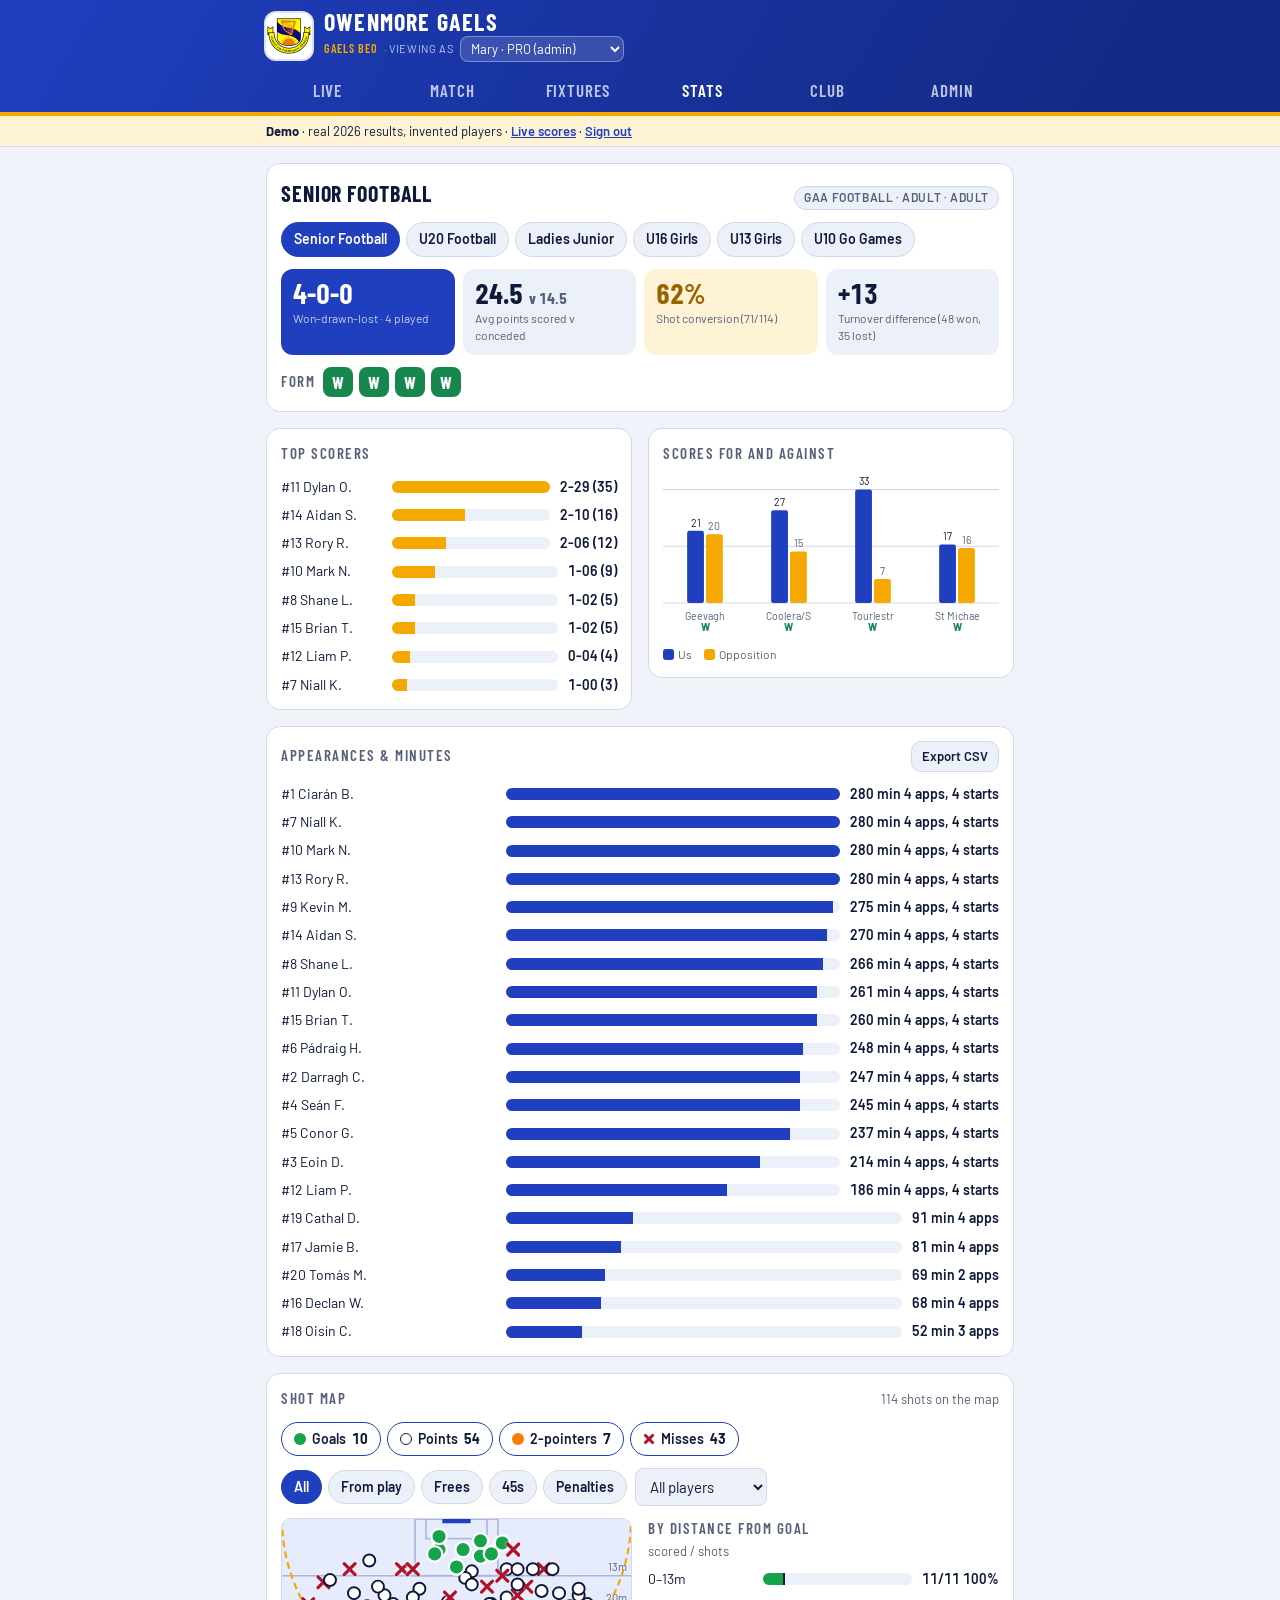
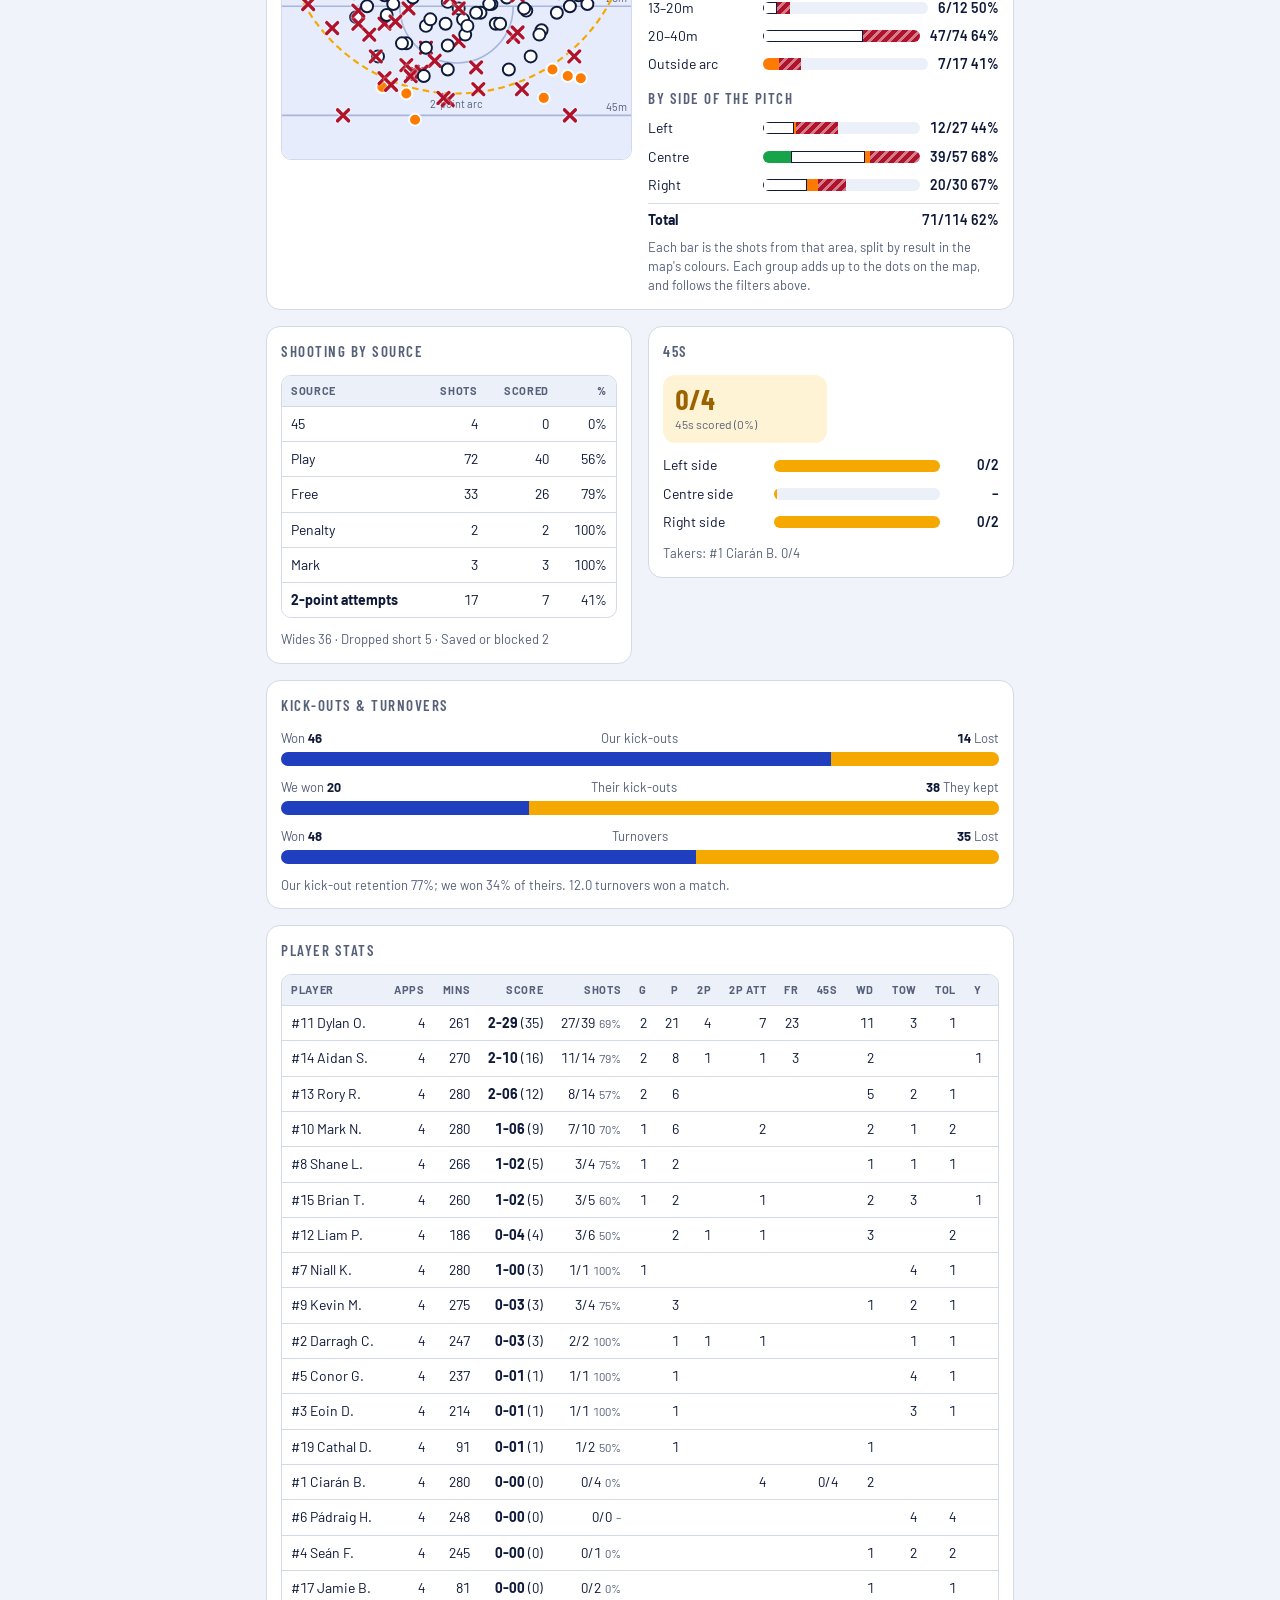
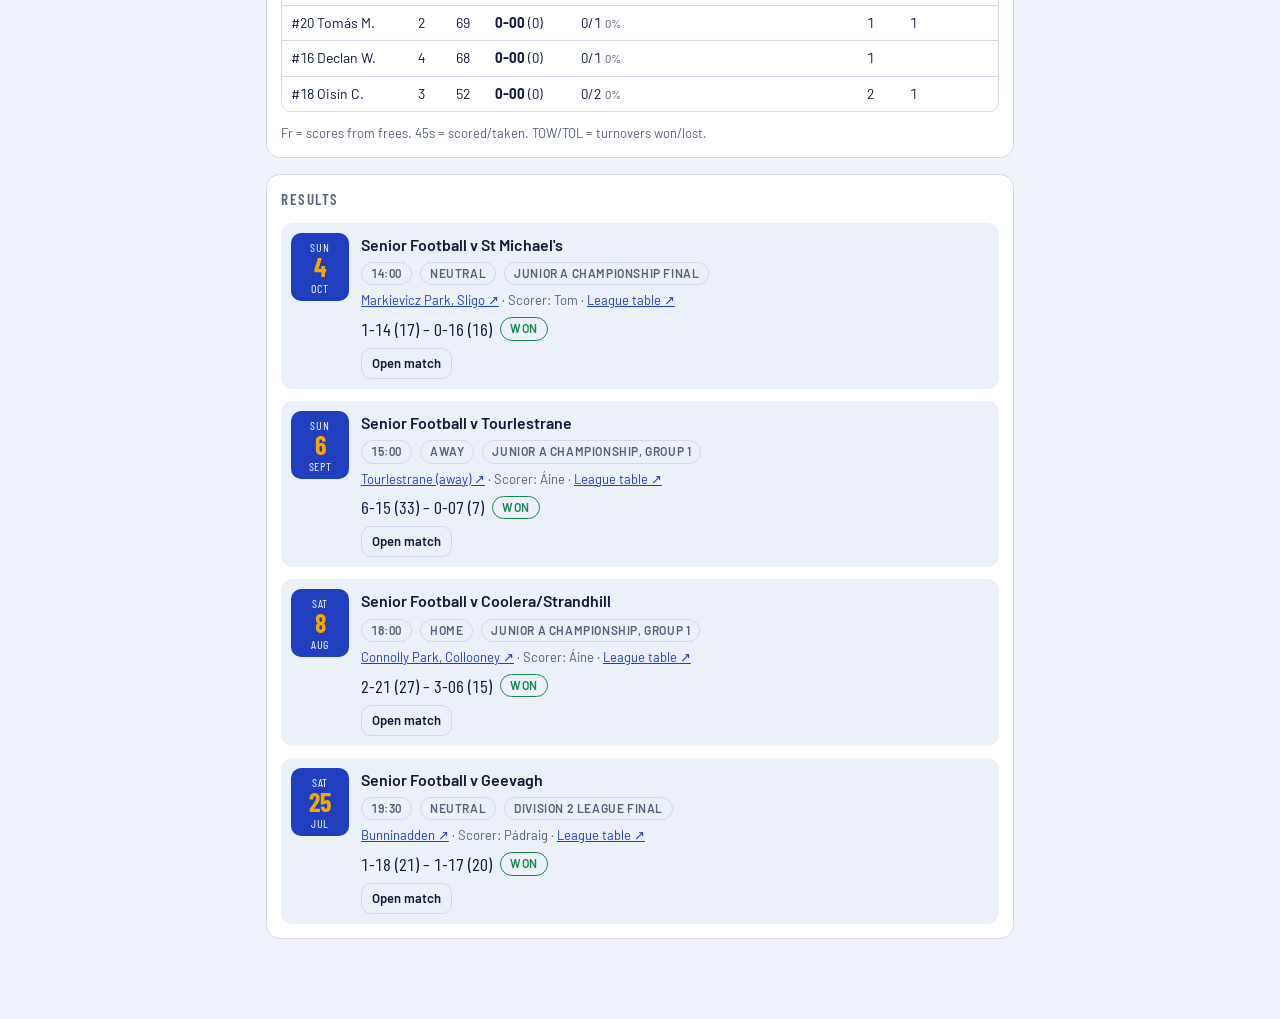
==== commit 2866933d: "One app: opens on live scores, Sign in chooses the role - Single manifest; the installed app always " ====
--- a/public/index.html
+++ b/public/index.html
@@ -1,10 +1,10 @@
 <!doctype html><html lang="en"><head><meta charset="utf-8"><meta name="viewport" content="width=device-width,initial-scale=1,viewport-fit=cover"><meta name="theme-color" content="#132a86"><meta name="robots" content="noindex">
-<link rel="icon" type="image/png" href="favicon.png"><link rel="apple-touch-icon" href="apple-touch-icon.png"><link rel="manifest" href="manifest.webmanifest"><meta name="apple-mobile-web-app-capable" content="yes">
+<link rel="icon" type="image/png" href="favicon.png"><link rel="apple-touch-icon" href="apple-touch-icon.png"><link rel="manifest" href="app.webmanifest"><meta name="apple-mobile-web-app-capable" content="yes"><meta name="mobile-web-app-capable" content="yes"><meta name="apple-mobile-web-app-status-bar-style" content="black-translucent"><meta name="apple-mobile-web-app-title" content="Gaels Beo">
 <title>Gaels Beo</title>
 <meta name="claude:viewport-fit-sides" content="cover">
 <link rel="preconnect" href="https://fonts.googleapis.com"><link rel="stylesheet" href="https://fonts.googleapis.com/css2?family=Barlow+Condensed:wght@500;600;700&family=Barlow:wght@400;500;600&display=swap">
 <style>html{-webkit-text-size-adjust:100%}body{margin:0}[hidden]{display:none!important}img{max-width:100%}:root{padding-top:env(safe-area-inset-top,0px);padding-bottom:env(safe-area-inset-bottom,0px)}
-/* Owenmore Gaels shared theme: royal blue band + amber accents. Layout: blue header band with badge, one working column of panels. */
+/* Shared theme (default club colours: royal blue band + amber accents; club colours are a setting). Layout: coloured header band with badge, one working column of panels. */
 :root{
   --bg:#f1f3fa; --surface:#ffffff; --surface2:#ecf0f9; --line:#d3d9ea; --fg:#0f1a3a; --muted:#566079;
   --royal:#1f3fbf; --royal-2:#132a86; --royal-text:#1f3fbf; --royal-soft:#e3e9fb;
@@ -154,6 +154,24 @@
 .pkey .m{background:none!important;border:0!important;box-shadow:none!important;position:relative}
 .pkey .m::before,.pkey .m::after,.dotk.m::before,.dotk.m::after{content:"";position:absolute;left:50%;top:50%;width:13px;height:3px;background:var(--miss);border-radius:2px}
 .pkey .m::before,.dotk.m::before{transform:translate(-50%,-50%) rotate(45deg)} .pkey .m::after,.dotk.m::after{transform:translate(-50%,-50%) rotate(-45deg)}
+
+/* Install app (pwa.js): header button + one-time iPhone tip */
+.instbtn{background:var(--amber)!important;border-color:var(--amber)!important;color:var(--amber-ink)!important;flex:none;margin-left:auto}
+.instbtn + .bellbtn{margin-left:0}
+.iostip{position:fixed;left:0;right:0;bottom:0;z-index:50;padding:0 max(16px,env(safe-area-inset-left,0px)) calc(12px + env(safe-area-inset-bottom,0px))}
+.iostip-in{max-width:520px;margin:0 auto;display:flex;align-items:center;gap:10px;background:var(--surface);color:var(--fg);border:1px solid var(--line);border-top:4px solid var(--amber);border-radius:var(--r);padding:12px 14px;box-shadow:0 8px 28px rgba(0,0,0,.28)}
+.iostip-in p{margin:0;flex:1;font-size:14px}
+.iostip-ic{width:26px;height:26px;flex:none;color:var(--royal-text)}
+
+/* Sign in (signin.js) */
+.signbtn{background:rgba(255,255,255,.14)!important;border-color:rgba(255,255,255,.4)!important;color:#fff!important;flex:none}
+.field{width:100%;padding:12px 14px;border:1px solid var(--line);border-radius:10px;background:var(--surface);font-size:16px}
+.pinin{font-family:var(--display);font-size:32px;letter-spacing:.4em;text-align:center}
+.silist{display:flex;flex-direction:column;gap:8px}
+.sirow{display:flex;flex-direction:column;align-items:flex-start;gap:2px;text-align:left;padding:12px 14px}
+.sirow span{font-weight:400;color:var(--muted);font-size:13px}
+.sierr{margin:0;color:var(--bad);font-size:14px;min-height:1em}
+.sierr:empty{display:none}
 /* Coach app components */
 .board{background:linear-gradient(140deg,var(--royal) 0%,var(--royal-2) 100%);color:var(--on-band);border-radius:var(--r);padding:14px;display:flex;flex-direction:column;gap:12px;border-bottom:4px solid var(--amber)}
 .sb{display:grid;grid-template-columns:1fr auto 1fr;gap:8px;align-items:center;text-align:center}
@@ -393,13 +411,49 @@
 .trk.stack{display:flex}
 .trk.stack i{height:100%} .trk.stack i.o-goal{background:var(--goal)} .trk.stack i.o-point{background:var(--pointc);box-shadow:inset 0 0 0 1px var(--point-edge)} .trk.stack i.o-two{background:var(--two)} .trk.stack i.o-miss{background:repeating-linear-gradient(135deg,var(--miss) 0 4px,color-mix(in srgb,var(--miss) 55%,#fff) 4px 7px)}
 .bar.total{border-top:1px solid var(--line);padding-top:6px;font-weight:700}
+.ggpanel{border-left:4px solid var(--amber)}
+/* full-screen step sheets: where, then who (no scrolling) */
+.fullsheet{position:fixed;inset:0;z-index:25;background:var(--surface);display:flex;flex-direction:column;gap:10px;
+  padding-top:calc(10px + env(safe-area-inset-top,0px));padding-bottom:calc(12px + env(safe-area-inset-bottom,0px));padding-left:max(14px,env(safe-area-inset-left,0px));padding-right:max(14px,env(safe-area-inset-right,0px));height:100%;overflow:hidden}
+.fs-top{display:grid;grid-template-columns:auto 1fr auto;align-items:center;gap:8px}
+.fs-title{text-align:center;display:flex;justify-content:center;align-items:baseline;gap:8px}
+.fs-type{font-family:var(--display);font-weight:700;font-size:22px;letter-spacing:.04em;text-transform:uppercase;padding:2px 10px;border-radius:8px}
+.fs-type.t-goal{background:var(--goal);color:#fff}.fs-type.t-point{background:var(--pointc);color:#0f1a3a;box-shadow:inset 0 0 0 2px var(--point-edge)}.fs-type.t-two{background:var(--two);color:#1d1000}
+.fs-type.t-wide,.fs-type.t-short,.fs-type.t-saved{background:var(--miss);color:#fff}
+.fs-min{font-family:var(--display);font-size:20px;color:var(--muted)}
+.fs-step{text-align:center;font-size:15px;color:var(--muted)}
+.fs-step b{font-family:var(--display);font-size:26px;color:var(--fg);letter-spacing:.04em;text-transform:uppercase}
+.fs-fill{flex:1;min-height:0;display:flex;flex-direction:column;justify-content:center;gap:10px}
+.fs-pitch{align-items:center}
+.fs-pitch svg.pitch{width:auto;height:auto;max-width:100%;max-height:100%;border-radius:10px;border:1px solid var(--line);cursor:crosshair}
+.fs-chips{justify-content:center}
+.fs-chips button{padding:8px 16px;font-size:16px}
+.fs-sides{display:grid;grid-template-columns:repeat(3,1fr);gap:10px}
+.fs-sides .key{min-height:120px;font-size:22px}
+.fs-grid{display:grid;gap:8px;align-content:center}
+.fs-p{border:2px solid var(--line);background:var(--surface2);border-radius:12px;min-height:clamp(64px,12vh,92px);display:flex;flex-direction:column;align-items:center;justify-content:center;color:var(--fg);padding:4px;min-width:0}
+.fs-p b{font-family:var(--display);font-size:clamp(26px,7vw,36px);line-height:1;color:var(--royal-text)}
+.fs-p span{font-size:12px;color:var(--muted);max-width:100%;overflow:hidden;text-overflow:ellipsis;white-space:nowrap}
+.fs-p.on{border-color:var(--royal);background:var(--royal-soft)}
+.fs-foot{display:flex;justify-content:center;min-height:40px}
+.fs-foot .btn{min-width:140px}
+.fs-big{display:grid;gap:10px;align-content:center}
+.fs-big .key{min-height:clamp(96px,20vh,150px);font-size:clamp(20px,6vw,28px)}
+.fs-big .key small{display:block;font-size:13px;margin-top:4px}
+.fs-big.cardsq .key{min-height:clamp(140px,30vh,220px)}
+.fs-type.t-free,.fs-type.t-card,.fs-type.t-sub{background:var(--royal);color:#fff}
+.fs-big.cardsq .key.c-yellow{background:var(--card-y);border-color:var(--card-y);color:#1a1200}
+.fs-big.cardsq .key.c-black{background:#15171d;border-color:#15171d;color:#fff}
+.fs-big.cardsq .key.c-red{background:var(--card-r);border-color:var(--card-r);color:#fff}
+.fs-big.cardsq .key small{color:inherit;opacity:.85}
+.fs-type{max-width:62vw;line-height:1.15;text-wrap:balance}
 </style>
 </head><body>
 <header class="top"><div class="top-in">
-  <div class="brand"><div class="badge" id="badge" aria-hidden="true"><img src="badge.png" alt=""></div><div class="bt"><h1 id="clubname">Owenmore Gaels</h1><small><span class="beo">Gaels Beo</span><label for="who" class="wholbl">· Viewing as</label><select id="who" class="who" aria-label="Viewing as"></select></small></div></div>
+  <div class="brand"><div class="badge" id="badge" aria-hidden="true"><img src="badge.png" alt=""></div><div class="bt"><h1 id="clubname"></h1><small><span class="beo">Gaels Beo</span><label for="who" class="wholbl">· Viewing as</label><select id="who" class="who" aria-label="Viewing as"></select></small></div></div>
   <nav id="nav" hidden></nav>
 </div></header>
-<div class="demobar"><div class="demo-in"><b>Demo</b> · real 2026 results, invented players · <a href="live.html">Public page</a> · <a href="me.html">Player page</a></div></div>
+<div class="demobar"><div class="demo-in"><b>Demo</b> · real 2026 results, invented players · <a href="live.html">Live scores</a> · <a href="#" id="signout">Sign out</a></div></div>
 <main id="app"></main>
 <div id="sheet" hidden></div>
 <div id="toast" class="toast" hidden></div>
@@ -984,6 +1038,7 @@
   editEv:d=>{const m=active();const e=m&&m.events.find(x=>x.id===d.id);if(!e)return;openEdit(m,e,false)},
   handover:()=>{const m=active();if(!m)return;openHandover(m)},
   takeover:()=>{const m=active();if(!m||!canManage(m.teamId))return;if(!armed('takeover'))return;const was=userName(m.scorer);m.scorer=S.me;const f=fixture(m.fixtureId);if(f)f.scorer=S.me;audit(m,`Took over scoring from ${was}`);persist();render();toast('You are now scoring this match')},
+  leaveTo:d=>{const m=active();if(m&&m.events.length===0&&m.clock.period!==0){/* keep it */}S.active=null;keepAwake(false);persist();acts.startFx({id:d.id});acts.startFx({id:d.id})},
   closeMatch:()=>{S.active=null;keepAwake(false);persist();render()},
   startFx:d=>{const f=fixture(d.id);if(!f)return;
     if(isScorer()&&f.status!=='played'&&f.pin&&!(f.pinOk||[]).includes(S.me)){openPin(f);return}
@@ -1052,14 +1107,14 @@
   if(!d.chg)return;
   if(d.chg==='team'){const t=team(d.id);
     if(['half','etHalf','onField','sinbinMins'].includes(d.k))t[d.k]=Math.max(1,Number(el.value)||t[d.k]);
-    else if(['arc','shotLoc','leaderboard'].includes(d.k))t[d.k]=el.checked;
+    else if(['arc','shotLoc','leaderboard','ggScores'].includes(d.k))t[d.k]=el.checked;
     else t[d.k]=el.value;
     if(d.k==='assoc'){t.arc=undefined;normTeam(t);const h=gradeHalf(t);if(h)t.half=h}
     if(d.k==='grade'){const h=gradeHalf(t);if(h)t.half=h;t.arc=defaultArc(t);t.tier=defaultTier(t);t.onField=t.tier==='gogames'?11:15}
     normTeam(t);persist();render()}
   if(d.chg==='pl'){const t=team(d.id),p=player(t,d.pid);if(!p)return;if(d.k==='num')p.num=Number(el.value)||p.num;else p[d.k]=el.value.trim();t.players.sort((a,b)=>a.num-b.num);persist()}
   if(d.chg==='mhalf'){const m=active();if(!canScore(m))return;m.half=Math.max(1,Number(el.value)||m.half);persist();render()}
-  if(d.chg==='club'){S.club=el.value.trim()||'Owenmore Gaels';persist();render()}
+  if(d.chg==='club'){S.club=el.value.trim()||S.club;persist();render()}
   if(d.chg==='setting'){S.settings[d.k]=el.type==='checkbox'?el.checked:el.value.trim();persist();render();toast('Saved')}
   if(d.chg==='mapPl'){ui.mapPl=el.value;render()}
   if(d.chg==='logo'){const f=el.files&&el.files[0];if(!f)return;const fr=new FileReader();fr.onload=()=>{const img=new Image();img.onload=()=>{const k=Math.min(1,256/Math.max(img.width,img.height));const c=document.createElement('canvas');c.width=Math.round(img.width*k);c.height=Math.round(img.height*k);c.getContext('2d').drawImage(img,0,0,c.width,c.height);S.logo=c.toDataURL('image/png');persist();render();toast('Badge updated')};img.src=fr.result};fr.readAsDataURL(f)}
@@ -1118,16 +1173,20 @@
 }
 function openSub(m){
   const t=team(m.teamId);const on=OG.onPitch(m);const sentOff=new Set(m.events.filter(e=>e.type==='red'&&e.side==='us').map(e=>e.pid));
-  let off=null,blood=false;
-  const draw=()=>{const bench=t.players.filter(p=>!on.has(p.id)&&!sentOff.has(p.id)).map(p=>p.id);
-    sheet(`${sheetHead(off?'Player coming on':'Player coming off')}
-      <label class="row" style="gap:10px"><input type="checkbox" id="bloodchk" ${blood?'checked':''}> <span>Blood sub (the player can come back on)</span></label>
-      ${off?`<p class="legend">Off: ${esc(pName(t,off))}</p>${pgrid(t,bench)}`:pgrid(t,[...on])}`,e=>{
-      if(e.target.id==='bloodchk'){blood=e.target.checked;return}
-      const b=e.target.closest('[data-pid]');if(!b||!b.dataset.pid)return;
-      if(!off){off=b.dataset.pid;draw();return}
-      closeSheet();addEvent({side:'us',type:'sub',pid:off,onId:b.dataset.pid,blood})})};
+  const sh=document.getElementById('sheet');let off=null,blood=false;
+  const onPitch=[...on].map(id=>player(t,id)).filter(Boolean).sort((a,b)=>a.num-b.num);
+  const bench=t.players.filter(p=>!on.has(p.id)&&!sentOff.has(p.id)).sort((a,b)=>a.num-b.num);
+  const draw=()=>{if(!off)fsShow({tag:'Sub',tagCls:'t-sub',min:curMin(m),n:2,total:3,q:'Who’s coming off?',body:fsPlayers(onPitch)});
+    else fsShow({tag:'Sub · '+pName(t,off)+' off',tagCls:'t-sub',min:curMin(m),n:3,total:3,q:'Who’s coming on?',back:true,
+      body:`<div class="seg fs-chips"><button data-blood="0" aria-pressed="${!blood}">Normal sub</button><button data-blood="1" aria-pressed="${blood}">Blood sub</button></div>${bench.length?fsPlayers(bench):'<p class="empty">No subs left on the bench.</p>'}`})};
   draw();
+  sh.onclick=ev=>{const g=q=>ev.target.closest(q);
+    if(g('[data-fscancel]')){closeSheet();return}
+    if(g('[data-fsback]')){off=null;draw();return}
+    const b=g('[data-blood]');if(b){blood=b.dataset.blood==='1';draw();return}
+    const p=g('[data-pid]');if(!p||!p.dataset.pid)return;
+    if(!off){off=p.dataset.pid;draw();return}
+    closeSheet();addEvent({side:'us',type:'sub',pid:off,onId:p.dataset.pid,blood})};
 }
 function openNote(m){
   sheet(`${sheetHead('Add note')}
@@ -1172,6 +1231,17 @@
 }
 
 /* ========== brief v2: tap logs instantly, details after ========== */
+/* Full-screen question: one question per screen, nothing to scroll */
+function fsShow(o){ // o: {tag, tagCls, n, total, q, req, body, foot, back}
+  const sh=document.getElementById('sheet');
+  sh.innerHTML=`<div class="fullsheet" role="dialog" aria-label="${esc(o.q)}"><div class="fs-top">${o.back?'<button class="btn sm" data-fsback="1">‹ Back</button>':'<span></span>'}<div class="fs-title"><span class="fs-type ${o.tagCls||''}">${esc(o.tag)}</span>${o.min?`<span class="fs-min">${o.min}</span>`:''}</div><button class="btn sm" data-fscancel="1">${o.cancelLabel||'Cancel'}</button></div>
+    <div class="fs-step">${o.total>1?`${o.n} of ${o.total} · `:''}<b>${esc(o.q)}</b>${o.req?' <span class="req">required</span>':''}</div>
+    <div class="fs-fill">${o.body}</div><div class="fs-foot">${o.foot||''}</div></div>`;sh.hidden=false;
+}
+const fsBig=(items,attr)=>`<div class="fs-big" style="grid-template-columns:repeat(${items.length>4?3:items.length>2?items.length:items.length},1fr)">${items.map(([k,l,cls])=>`<button class="key ${cls||''}" data-${attr}="${k}">${l}</button>`).join('')}</div>`;
+const fsPlayers=(ps,sel)=>{const cols=ps.length>12?5:4;return `<div class="fs-grid" style="grid-template-columns:repeat(${cols},1fr)">${ps.map(p=>`<button class="fs-p${sel===p.id?' on':''}" data-pid="${p.id}"><b>${p.num}</b><span>${esc(OG.first(p.name))}</span></button>`).join('')}</div>`};
+const curMin=m=>isPlaying(m.clock.period)?OG.minOf(elapsed(m),OG.halfOf(m,m.clock.period)):'';
+
 const PICK_TYPES=['goal','point','two','wide','short','saved','tow','tol','yellow','black','red'];
 const SHOT_TYPES=['goal','point','two','wide','short','saved'];
 acts.tap=d=>{const m=active();if(!canScore(m))return;const side=d.side,type=d.type;
@@ -1180,62 +1250,78 @@
   const e=addEvent(Object.assign({side,type},SHOT_TYPES.includes(type)?{src:'play'}:{}));
   if(e&&side==='us'&&PICK_TYPES.includes(type))openAfter(m,e)};
 function openFree(m,side){
-  const t=team(m.teamId);const two=footy(m.code)&&m.arc;let kind='free';
-  const draw=()=>{const res=kind==='45'?[['point',two?'Scored (2 pts)':'Scored'],['wide','Wide'],['short','Dropped short']]:[['goal','Goal'],['point','Point']].concat(two?[['two','2-Point']]:[]).concat([['wide','Wide'],['short','Short']]);
-    sheet(`${sheetHead((side==='us'?S.club:m.opp)+': free')}
-      <div class="seg big">${[['free','Free'],['45',set45(m.code)]].map(([k,l])=>`<button data-kind="${k}" aria-pressed="${kind===k}">${l}</button>`).join('')}</div>
-      <div class="grp"><h3>Result</h3><div class="keys">${res.map(([k,l])=>`<button class="key k-${k}" data-res="${k}">${l}</button>`).join('')}</div></div>`,ev=>{
-      const kd=ev.target.closest('[data-kind]');if(kd){kind=kd.dataset.kind;draw();return}
-      const r=ev.target.closest('[data-res]');if(!r)return;let type=r.dataset.res;if(kind==='45'&&type==='point'&&two)type='two';
-      const o={side,type,src:kind};if(kind==='45'){o.lx=40;o.ly=footy(m.code)?45:65}
-      closeSheet();const e=addEvent(o,kind==='45'?set45(m.code):'Free');if(e&&side==='us')openAfter(m,e)})};
-  draw();
+  const two=footy(m.code)&&m.arc;const us=side==='us';const sh=document.getElementById('sheet');let kind=null;
+  const total=us?5:3;const tag=(us?'':m.opp+' · ')+'Free';
+  const ask=()=>{if(!kind){fsShow({tag,tagCls:'t-free',min:curMin(m),n:2,total,q:'Free or '+set45(m.code)+'?',body:fsBig([['free','Free','set'],['45',set45(m.code),'set']],'kind')});return}
+    const res=kind==='45'?[['point',two?'Scored (2 pts)':'Scored','k-'+(two?'two':'point')],['wide','Wide','k-wide'],['short','Dropped short','k-wide']]:[['goal','Goal','k-goal'],['point','Point','k-point']].concat(two?[['two','2-Point','k-two']]:[]).concat([['wide','Wide','k-wide'],['short','Short','k-wide']]);
+    fsShow({tag:tag+(kind==='45'?' · '+set45(m.code):''),tagCls:'t-free',min:curMin(m),n:3,total,q:'Result?',body:fsBig(res,'res'),back:true})};
+  ask();
+  sh.onclick=ev=>{const g=q=>ev.target.closest(q);
+    if(g('[data-fscancel]')){closeSheet();return}
+    if(g('[data-fsback]')){kind=null;ask();return}
+    const k=g('[data-kind]');if(k){kind=k.dataset.kind;ask();return}
+    const r=g('[data-res]');if(!r)return;let type=r.dataset.res;if(kind==='45'&&type==='point'&&two)type='two';
+    const o={side,type,src:kind};if(kind==='45'){o.lx=40;o.ly=footy(m.code)?45:65}
+    closeSheet();const e=addEvent(o,kind==='45'?set45(m.code):'Free');if(e&&us)openAfter(m,e,null,3)};
 }
 function openCardQ(m,side){
-  const t=team(m.teamId);const rule=OG.sinbinRule(t);
-  sheet(`${sheetHead((side==='us'?S.club:m.opp)+': card')}
-    <div class="keys cardsq">${['yellow'].concat(hasBlack(m.code)?['black']:[]).concat(['red']).map(k=>`<button class="key c-${k}" data-card="${k}">${k[0].toUpperCase()+k.slice(1)}${rule&&rule.card===k?`<small>sin-bin ${rule.secs/60} min</small>`:''}</button>`).join('')}</div>`,ev=>{
-    const c=ev.target.closest('[data-card]');if(!c)return;const card=c.dataset.card;const o={side,type:card};if(rule&&rule.card===card)o.sinbin=rule.secs;
-    closeSheet();const e=addEvent(o);if(e&&side==='us')openAfter(m,e)});
-}
-// After a tap: who (and for scores, where). Scores need both before the sheet closes.
-function openAfter(m,e){
-  const t=team(m.teamId);const shot=SHOT_TYPES.includes(e.type);const isSc=isScore(e.type);const is45=e.src==='45';
-  const needLoc=isSc&&!is45,needWho=isSc;const onIds=[...OG.onPitch(m)];
+  const t=team(m.teamId);const rule=OG.sinbinRule(t);const us=side==='us';const sh=document.getElementById('sheet');
+  const cards=['yellow'].concat(hasBlack(m.code)?['black']:[]).concat(['red']);
+  fsShow({tag:(us?'':m.opp+' · ')+'Card',tagCls:'t-card',min:curMin(m),n:2,total:us?3:2,q:'Which card?',
+    body:`<div class="fs-big cardsq" style="grid-template-columns:repeat(${cards.length},1fr)">${cards.map(k=>`<button class="key c-${k}" data-card="${k}">${k[0].toUpperCase()+k.slice(1)}${rule&&rule.card===k?`<small>sin-bin ${rule.secs/60} min</small>`:''}</button>`).join('')}</div>`});
+  sh.onclick=ev=>{const g=q=>ev.target.closest(q);
+    if(g('[data-fscancel]')){closeSheet();return}
+    const c=g('[data-card]');if(!c)return;const card=c.dataset.card;const o={side,type:card};if(rule&&rule.card===card)o.sinbin=rule.secs;
+    closeSheet();const e=addEvent(o);if(e&&us)openAfter(m,e,null,2)};
+}
+// After a tap, one full screen per step: WHERE (pitch) then WHO (players). Scores need both.
+function openAfter(m,e,startStep,pre){pre=pre||1;
+  const t=team(m.teamId);const shot=SHOT_TYPES.includes(e.type);const isSc=()=>isScore(e.type);const is45=e.src==='45';
+  const steps=shot?['where','who']:['who'];let step=startStep&&steps.includes(startStep)?startStep:steps[0];
+  const needWhere=()=>isSc()&&!is45, needWho=()=>isSc();
+  const onIds=[...OG.onPitch(m)].map(id=>player(t,id)).filter(Boolean).sort((a,b)=>a.num-b.num);
+  const sh=document.getElementById('sheet');
+  const finish=()=>{sh.hidden=true;sh.innerHTML='';sh.onclick=null;syncResult(m);persist();render();if(e.pid)toast(lbl(e.type,m.code)+' · '+pName(t,e.pid))};
+  const next=()=>{const k=steps.indexOf(step);if(k<steps.length-1){step=steps[k+1];draw()}else finish()};
   const draw=()=>{
-    const done=(!needWho||e.pid)&&(!needLoc||hasLoc(e));
-    const where=hasLoc(e)?`${Math.round(distM(e))}m, ${sideOf(e).toLowerCase()}`:'';
-    const head=`<div class="row" style="justify-content:space-between"><h2>${esc(lbl(e.type,m.code))}${e.src&&e.src!=='play'?' · '+esc(srcL(e.src,m.code)):''} <small class="muted">${isPlaying(e.per)?OG.minOf(e.sec,OG.halfOf(m,e.per)):''}</small></h2>
-      <button class="btn sm warn" data-undo="1">Undo</button></div>`;
-    const missChips=['wide','short','saved'].includes(e.type)?`<div class="seg">${[['wide','Wide'],['short','Short'],['saved','Saved / blocked']].map(([k,l])=>`<button data-miss="${k}" aria-pressed="${e.type===k}">${l}</button>`).join('')}</div>`:'';
-    const srcChips=shot&&!is45&&e.src!=='free'?`<div class="seg">${[['play','From play']].concat(footy(m.code)&&e.type!=='goal'?[['mark','Mark']]:[]).concat(e.type==='goal'||e.type==='wide'||e.type==='saved'?[['pen','Penalty']]:[]).map(([k,l])=>`<button data-src="${k}" aria-pressed="${(e.src||'play')===k}">${l}</button>`).join('')}</div>`:'';
-    const sideChips=is45?`<div class="grp"><h3>Where</h3><div class="seg big">${['Left','Centre','Right'].map(k=>`<button data-s45="${k}" aria-pressed="${hasLoc(e)&&sideOf(e)===k}">${k}</button>`).join('')}</div></div>`:'';
-    const pitch=shot&&!is45?`<div class="grp"><h3>Where${needLoc?' <span class="req">required</span>':' (optional)'}${where?' · '+esc(where):''}</h3><div class="pitchbox">${pitchSVG({code:m.code,arc:m.arc,mark:hasLoc(e)?e:null,id:'afterpitch'})}</div>${isSc&&m.arc&&footy(m.code)?'<p class="legend">Outside the arc counts 2 points automatically.</p>':''}</div>`:'';
-    const who=`<div class="grp"><h3>Who${needWho?' <span class="req">required</span>':' (optional)'}</h3>${pgrid(t,onIds,new Set([e.pid]))}</div>`;
-    const foot=done?`<div class="row"><button class="btn pri" data-done="1">Done</button>${needWho?'':'<button class="btn" data-done="1">Skip</button>'}</div>`
-      :`<p class="legend">${needWho&&!e.pid&&needLoc&&!hasLoc(e)?'Tap where on the pitch, then who scored.':needLoc&&!hasLoc(e)?'Tap where on the pitch it was scored from.':'Pick who scored.'}</p>${needWho?'':'<div class="row"><button class="btn" data-done="1">Skip</button></div>'}`;
-    const sh=document.getElementById('sheet');
-    sh.innerHTML=`<div class="sheet-bg"><div class="sheet" role="dialog" aria-label="Details">${head}${missChips}${srcChips}${pitch}${sideChips}${who}${foot}</div></div>`;sh.hidden=false;
+    const n=steps.indexOf(step)+1;const minute=isPlaying(e.per)?OG.minOf(e.sec,OG.halfOf(m,e.per)):'';
+    const title=`<span class="fs-type t-${e.type}">${esc(lbl(e.type,m.code))}${e.src&&e.src!=='play'?' · '+esc(srcL(e.src,m.code)):''}</span><span class="fs-min">${minute}</span>`;
+    const top=`<div class="fs-top">${steps.length>1&&n>1?'<button class="btn sm" data-back="1">‹ Back</button>':'<span></span>'}<div class="fs-title">${title}</div><button class="btn sm warn" data-undo="1">Undo</button></div>
+      <div class="fs-step">${`${n+pre} of ${steps.length+pre} · `}<b>${step==='where'?'Where?':'Who?'}</b>${(step==='where'?needWhere():needWho())?' <span class="req">required</span>':''}</div>`;
+    let body='',foot='';
+    if(step==='where'){
+      if(is45){body=`<div class="fs-fill"><div class="fs-sides">${['Left','Centre','Right'].map(k=>`<button class="key big" data-s45="${k}">${k}</button>`).join('')}</div><p class="legend center">Which side of the ${set45(m.code)} line?</p></div>`}
+      else{
+        const chips=[['play','Play']].concat(footy(m.code)&&e.type!=='goal'?[['mark','Mark']]:[]).concat(['goal','wide','saved'].includes(e.type)?[['pen','Penalty']]:[]);
+        const miss=['wide','short','saved'].includes(e.type)?`<div class="seg fs-chips">${[['wide','Wide'],['short','Short'],['saved','Saved']].map(([k,l])=>`<button data-miss="${k}" aria-pressed="${e.type===k}">${l}</button>`).join('')}</div>`:'';
+        const src=e.src!=='free'?`<div class="seg fs-chips">${chips.map(([k,l])=>`<button data-src="${k}" aria-pressed="${(e.src||'play')===k}">${l}</button>`).join('')}</div>`:'';
+        body=`${miss}${src}<div class="fs-fill fs-pitch">${pitchSVG({code:m.code,arc:m.arc,mark:hasLoc(e)?e:null,id:'afterpitch'})}</div><p class="legend center">Tap where it was taken from${isSc()&&m.arc&&footy(m.code)?' · outside the arc counts 2':''}</p>`}
+      foot=needWhere()?'':`<button class="btn" data-next="1">Skip</button>`;
+    }else{
+      const cols=onIds.length>12?5:4;
+      body=`<div class="fs-fill"><div class="fs-grid" style="grid-template-columns:repeat(${cols},1fr)">${onIds.map(p=>`<button class="fs-p${e.pid===p.id?' on':''}" data-pid="${p.id}"><b>${p.num}</b><span>${esc(OG.first(p.name))}</span></button>`).join('')}</div></div>`;
+      foot=needWho()?'':`<button class="btn" data-next="1">Skip</button>`;
+    }
+    sh.innerHTML=`<div class="fullsheet" role="dialog" aria-label="${esc(lbl(e.type,m.code))} details">${top}${body}<div class="fs-foot">${foot}</div></div>`;sh.hidden=false;
     const svg=document.getElementById('afterpitch');
-    if(svg)svg.addEventListener('click',ev=>{const r=svg.getBoundingClientRect();if(!r.width)return;const D=DEPTH(m.code);
-      e.lx=Math.round(Math.max(0,Math.min(PW,(ev.clientX-r.left)/r.width*PW))*2)/2;e.ly=Math.round(Math.max(0,Math.min(D,(ev.clientY-r.top)/r.height*D))*2)/2;
+    if(svg)svg.addEventListener('click',ev=>{let x,y;try{const pt=svg.createSVGPoint();pt.x=ev.clientX;pt.y=ev.clientY;const q=pt.matrixTransform(svg.getScreenCTM().inverse());x=q.x/4;y=q.y/4}catch(err){const r=svg.getBoundingClientRect();x=(ev.clientX-r.left)/r.width*PW;y=(ev.clientY-r.top)/r.height*DEPTH(m.code)}
+      e.lx=Math.round(Math.max(0,Math.min(PW,x))*2)/2;e.ly=Math.round(Math.max(0,Math.min(DEPTH(m.code),y))*2)/2;
       if(m.arc&&footy(m.code)&&e.src!=='pen'){if(e.type==='point'&&outsideArc(e,m.code,m.arc))e.type='two';else if(e.type==='two'&&!outsideArc(e,m.code,m.arc))e.type='point'}
-      syncResult(m);persist();draw()});
+      persist();draw();setTimeout(next,250)});
   };
   draw();
-  document.getElementById('sheet').onclick=ev=>{
-    const g=ev.target.closest.bind(ev.target);
-    if(g('[data-undo]')){m.events=m.events.filter(x=>x!==e);audit(m,'Undid '+describe(m,e));closeSheet();syncResult(m);persist();render();toast('Undone');return}
+  sh.onclick=ev=>{const g=s=>ev.target.closest(s);
+    if(g('[data-undo]')){m.events=m.events.filter(x=>x!==e);audit(m,'Undid '+describe(m,e));sh.hidden=true;sh.innerHTML='';sh.onclick=null;syncResult(m);persist();render();toast('Undone');return}
+    if(g('[data-back]')){step=steps[Math.max(0,steps.indexOf(step)-1)];draw();return}
+    if(g('[data-next]')){next();return}
     const mi=g('[data-miss]');if(mi){e.type=mi.dataset.miss;persist();draw();return}
-    const sr=g('[data-src]');if(sr){e.src=sr.dataset.src;if(e.src==='pen'){e.lx=40;e.ly=11;if(e.type==='two')e.type='point'}persist();draw();return}
-    const s4=g('[data-s45]');if(s4){e.lx=s4.dataset.s45==='Left'?14:s4.dataset.s45==='Right'?66:40;e.ly=footy(m.code)?45:65;persist();draw();return}
-    const p=g('[data-pid]');if(p&&p.dataset.pid){e.pid=p.dataset.pid;persist();
-      if((!needLoc||hasLoc(e))){closeSheet();render();toast(lbl(e.type,m.code)+' · '+pName(t,e.pid));return}draw();return}
-    if(g('[data-done]')){if(needWho&&!e.pid)return;if(needLoc&&!hasLoc(e))return;closeSheet();render()}
+    const sr=g('[data-src]');if(sr){e.src=sr.dataset.src;if(e.src==='pen'){e.lx=40;e.ly=11;if(e.type==='two')e.type='point';persist();next();return}persist();draw();return}
+    const s4=g('[data-s45]');if(s4){e.lx=s4.dataset.s45==='Left'?14:s4.dataset.s45==='Right'?66:40;e.ly=footy(m.code)?45:65;persist();next();return}
+    const p=g('[data-pid]');if(p&&p.dataset.pid){e.pid=p.dataset.pid;persist();draw();setTimeout(next,150);return}
   };
 }
 // re-open details for a logged event (Add / Change player)
-acts.addPlayer=d=>{const m=active();const e=m&&m.events.find(x=>x.id===d.id);if(!e)return;if(canScore(m))openAfter(m,e);else openEdit(m,e,true)};
+acts.addPlayer=d=>{const m=active();const e=m&&m.events.find(x=>x.id===d.id);if(!e)return;if(canScore(m))openAfter(m,e,'who');else openEdit(m,e,true)};
 
 function openPin(f,matchId){
   sheet(`${sheetHead('Match PIN')}
@@ -1292,7 +1378,7 @@
     <span class="row">${e.side==='us'&&PICK_TYPES.includes(e.type)?`<button class="btn sm" data-act="addPlayer" data-id="${e.id}">${e.pid?'Change player':'Add player'}</button>`:''}<button class="btn sm amb" data-act="undo">Undo</button></span></div>`;
 }
 function vScorer(m){
-  const t=team(m.teamId),c=m.clock,two=footy(m.code)&&m.arc,ko=KO(m.code),gg=OG.tierOf(t)==='gogames';
+  const t=team(m.teamId),c=m.clock,two=footy(m.code)&&m.arc,ko=KO(m.code),gg=OG.tierOf(t)==='gogames';const ggPriv=gg&&t.ggScores;
   const runLbl=c.period===0?'Throw-in':c.running?'Time off':'Time on';
   const nextLbl=c.period===0?'Start 1st half':c.period===1?(ui.armed==='next'?'Confirm half time':'Half time'):c.period==='HT'?'Start 2nd half':c.period===2?(ui.armed==='next'?'Confirm full time':'Full time'):c.period===3?(ui.armed==='next'?'Confirm ET half time':'ET half time'):c.period==='ETH'?'Start ET 2nd half':c.period===4?(ui.armed==='next'?'Confirm end of ET':'End extra time'):'';
   let ctrl;
@@ -1312,8 +1398,8 @@
     <div id="alertbar" class="alertbar" hidden></div>${ctrl}</section>
   ${pre}
   ${sbPanel(m,t)}
-  ${gg?`<section class="panel"><p class="ggnote dark">Go Games: no scores are kept. Track subs (for minutes) and notes only.</p></section>`:`<section class="scorepanel">${col('us')}${col('them')}</section>
-  <p class="legend center">Each tap logs at once with the match time. For ${esc(S.club)} the player picker opens after; skip it if unsure. KO = ${ko}, TO = turnover.</p>`}
+  ${gg&&!t.ggScores?`<section class="panel ggpanel"><h3>Go Games: no scoring</h3><p class="legend">Go Games are non-competitive under GAA policy, so this screen only tracks subs (for minutes played) and notes. ${isAdmin()?'You can let coaches keep scores privately under Admin → Teams & players.':''}</p>${(()=>{const alt=S.fixtures.find(f=>f.status==='upcoming'&&OG.tierOf(team(f.teamId))!=='gogames'&&canManage(f.teamId));return alt?`<div class="row"><button class="btn pri" data-act="leaveTo" data-id="${alt.id}">Score ${esc(team(alt.teamId).name)} v ${esc(alt.opp)} instead</button></div>`:''})()}</section>`:`<section class="scorepanel">${col('us')}${col('them')}</section>
+  ${ggPriv?'<p class="legend center"><b>Private Go Games scores:</b> only coaches see these; they never appear on public pages.</p>':''}<p class="legend center">Each tap logs at once with the match time. For ${esc(S.club)} the player picker opens after; skip it if unsure. KO = ${ko}, TO = turnover.</p>`}
   ${lastBar(m,t)}
   <div class="keys two subnote"><button class="key sub" data-act="sub">Sub</button><button class="key note" data-act="note">Note</button></div>
   <section class="panel"><div class="ph"><h3>Timeline</h3><span class="legend">Tap an event to edit or undo it</span></div>${timeline(m,t,15,true)}</section>
@@ -1430,7 +1516,7 @@
       <button class="btn sm warn${A('dfx'+f.id)}" data-act="delFx" data-id="${f.id}">${ui.armed==='dfx'+f.id?'Tap to delete':'Delete'}</button></div></div></div>`;
   }
   const res=!gg&&f.result&&f.status==='played'?(()=>{const u=f.result.us,th=f.result.them;const k=u.t>th.t?'w':u.t<th.t?'l':'d';return `<span class="res">${fmtS(u)} (${u.t}) – ${fmtS(th)} (${th.t})</span> <span class="chip ${k}">${k==='w'?'Won':k==='l'?'Lost':'Draw'}</span>`})():'';
-  const btn=f.status==='cancelled'?'':f.status==='played'?`<button class="btn sm" data-act="startFx" data-id="${f.id}">Open match</button>`:f.status==='live'?`<button class="btn sm pri" data-act="startFx" data-id="${f.id}">Open live match</button>`:(f.scorer===S.me||manage)?`<button class="btn sm pri${A('start'+f.id)}" data-act="startFx" data-id="${f.id}">${ui.armed==='start'+f.id?'Tap again to score it':'Score this match'}</button>`:'';
+  const btn=f.status==='cancelled'?'':f.status==='played'?`<button class="btn sm" data-act="startFx" data-id="${f.id}">Open match</button>`:f.status==='live'?`<button class="btn sm pri" data-act="startFx" data-id="${f.id}">Open live match</button>`:(f.scorer===S.me||manage)?`<button class="btn sm pri${A('start'+f.id)}" data-act="startFx" data-id="${f.id}">${ui.armed==='start'+f.id?'Tap again to open it':gg&&!(t&&t.ggScores)?'Track minutes (Go Games)':'Score this match'}</button>`:'';
   const moved=f.prev?`<span class="chip d">Moved from ${esc(new Date(f.prev.date+'T12:00').toLocaleDateString('en-IE',{day:'numeric',month:'short'}))}${f.prev.time&&f.prev.time!==f.time?' '+esc(f.prev.time):''}</span>`:'';
   return `<div class="fx${f.status==='cancelled'?' cancelled':''}"><div class="dt"><span>${d.toLocaleDateString('en-IE',{weekday:'short'})}</span><b>${d.getDate()}</b><span>${d.toLocaleDateString('en-IE',{month:'short'})}</span></div>
     <div class="body"><div class="opp">${crestImg(f.opp)}<span>${esc(t?t.name:'?')} v ${esc(f.opp)}</span></div>
@@ -1613,6 +1699,7 @@
       <label class="f">League table link<input id="t-table" value="${esc(t.tableUrl||'')}" data-chg="team" data-id="${t.id}" data-k="tableUrl"></label></div>
     ${footy(t.code)?`<label class="row" style="gap:10px"><input id="t-arc" type="checkbox" ${t.arc?'checked':''} data-chg="team" data-id="${t.id}" data-k="arc"> <span>2-point arc in use</span></label>`:''}
     <label class="row" style="gap:10px"><input id="t-loc" type="checkbox" ${t.shotLoc?'checked':''} data-chg="team" data-id="${t.id}" data-k="shotLoc"> <span>Offer shot location on the scoring screen (optional tap)</span></label>
+    ${OG.tierOf(t)==='gogames'?`<label class="row" style="gap:10px"><input id="t-gg" type="checkbox" ${t.ggScores?'checked':''} data-chg="team" data-id="${t.id}" data-k="ggScores"> <span>Let coaches keep Go Games scores privately (never shown publicly)</span></label>`:''}
     <label class="row" style="gap:10px"><input id="t-lb" type="checkbox" ${t.leaderboard?'checked':''} data-chg="team" data-id="${t.id}" data-k="leaderboard"> <span>Players can see the team leaderboard (otherwise only their own stats)</span></label>
     <p class="legend">Coach: ${esc(userName(t.coach))}. GAA sin-bin: black card, 10 minutes. LGFA: yellow card from U14 up (10 min with 30-minute halves, 5 min with shorter halves, none up to U13).</p>
   </section>
@@ -1642,12 +1729,146 @@
 }
 (function boot(){
   S=loadDemo();S.teams.forEach(normTeam);
+  // Arriving from "Sign in" on the live page: open as that person (demo stand-in for a real login)
+  try{const q=new URLSearchParams(location.search),as=q.get('as'),pin=q.get('pin');
+    if(as&&S.users.some(u=>u.id===as)){S.me=as;S.active=null;S.tab=isScorer()?'match':'stats';ui.statsTeam=null;
+      if(pin){const f=S.fixtures.find(x=>x.pin===pin&&x.scorer===as&&!x.pinExpired);if(f&&!(f.pinOk=f.pinOk||[]).includes(as))f.pinOk.push(as)}
+      persist();history.replaceState(null,'',location.pathname)}}catch(e){}
   if(S.active&&!active())S.active=null;
   render();
   const m=active();if(m&&m.clock.running&&canScore(m))keepAwake(true);
   document.addEventListener('visibilitychange',()=>{if(document.visibilityState==='visible'){const m=active();if(m&&m.clock.running&&canScore(m)){wake=null;keepAwake(true)}}});
   setInterval(()=>{if(S.tab==='live'&&document.visibilityState==='visible'&&document.getElementById('sheet').hidden){const keep={me:S.me,tab:S.tab};try{const f=JSON.parse(localStorage.getItem(DEMO_KEY)||'null');if(f&&f.v===S.v)S=Object.assign(f,keep)}catch(e){}render()}},5000);
-  try{if('serviceWorker' in navigator&&location.protocol==='https:'&&window.top===window.self)navigator.serviceWorker.register('sw.js').catch(()=>{})}catch(e){}
+  
 })();
+/* ========== one app, one front door ==========
+   The app always opens on the public live page: no login needed to follow scores.
+   "Sign in" offers the other roles and opens the right screen:
+     Coach / manager  -> sign-in link by email or text (demo: pick the coach)  -> coach app
+     Scorer           -> match PIN                                             -> scoring screen
+     Club admin       -> sign-in link (demo: straight in)                      -> admin
+     Player / parent  -> private code                                          -> my stats
+   The last sign-in is remembered on the phone so the header button goes straight back to it. */
+const ROLE_KEY='gb-signin';
+const Role={
+  get(){try{return JSON.parse(localStorage.getItem(ROLE_KEY)||'null')}catch(e){return null}},
+  set(v){try{v?localStorage.setItem(ROLE_KEY,JSON.stringify(v)):localStorage.removeItem(ROLE_KEY)}catch(e){}},
+  go(r){Role.set(r);location.href=r.page==='me'?'me.html':'index.html?as='+encodeURIComponent(r.as)+(r.pin?'&pin='+encodeURIComponent(r.pin):'')},
+  out(){Role.set(null);location.href='live.html'}
+};
+function signinButton(){
+  const host=document.querySelector('.top .brand');if(!host||document.getElementById('signin'))return;
+  const r=Role.get();
+  const b=document.createElement('button');b.id='signin';b.type='button';b.className='btn sm signbtn';
+  b.textContent=r?(r.page==='me'?'My stats':r.label||'My app'):'Sign in';
+  b.onclick=()=>r?Role.go(r):signinSheet();
+  host.appendChild(b);
+}
+function signinSheet(step){
+  const m=document.getElementById('modal');if(!m)return;
+  const S=loadDemo();
+  const head=(t,back)=>`<div class="row" style="justify-content:space-between;align-items:center">${back?'<button class="btn sm" data-si="home">‹ Back</button>':''}<h2 style="margin:0;flex:1">${t}</h2><button class="btn sm" data-close="1">Close</button></div>`;
+  let h;
+  if(step==='coach'||step==='admin'){
+    const users=S.users.filter(u=>u.role===step);
+    h=head(step==='coach'?'Coach or manager':'Club admin',1)+
+      `<p class="legend">Enter the email or mobile number the club has for you. We’ll send a one-tap sign-in link, no password.</p>
+       <input class="field" type="email" placeholder="Email or mobile" autocomplete="email" aria-label="Email or mobile">
+       <p class="legend"><b>Demo:</b> no link is sent. Pick who you are:</p>
+       <div class="silist">${users.map(u=>`<button class="btn" data-si="pick" data-as="${u.id}">${esc(u.label)}</button>`).join('')}</div>`;
+  }else if(step==='scorer'){
+    const demo=S.fixtures.filter(f=>f.pin&&!f.pinExpired&&f.status!=='played');
+    h=head('Scorer',1)+
+      `<p class="legend">Enter the 4-digit PIN for your match. The coach or PRO gives it to you. It works for that match only and expires at full time.</p>
+       <input class="field pinin" id="si-pin" inputmode="numeric" pattern="[0-9]*" maxlength="4" placeholder="PIN" aria-label="Match PIN" autocomplete="one-time-code">
+       <p class="sierr" id="si-err" role="alert"></p>
+       <button class="btn amb" data-si="pin">Start scoring</button>
+       ${demo.length?`<p class="legend"><b>Demo PINs:</b> ${demo.slice(0,3).map(f=>`${esc(f.opp)} <b>${esc(f.pin)}</b>`).join(' · ')}</p>`:''}`;
+  }else{
+    h=head('Sign in')+
+      `<p class="legend">You don’t need to sign in to follow live scores. Sign in for your role:</p>
+       <div class="silist">
+         <button class="btn sirow" data-si="coach"><b>Coach or manager</b><span>Team sheet, minutes, stats for your team</span></button>
+         <button class="btn sirow" data-si="scorer"><b>Scorer</b><span>Score a match with its PIN</span></button>
+         <button class="btn sirow" data-si="me"><b>Player or parent</b><span>Team stats and match reports</span></button>
+         <button class="btn sirow" data-si="admin"><b>Club admin</b><span>Teams, squads and club settings</span></button>
+       </div>`;
+  }
+  m.innerHTML=`<div class="sheet-bg" id="si-bg"><div class="sheet" role="dialog" aria-modal="true" aria-label="Sign in">${h}</div></div>`;
+  m.hidden=false;
+  const pin=document.getElementById('si-pin');if(pin){pin.focus();pin.onkeydown=e=>{if(e.key==='Enter')m.querySelector('[data-si="pin"]').click()}}
+  m.onclick=e=>{
+    if(e.target.id==='si-bg'||e.target.closest('[data-close]')){m.hidden=true;m.innerHTML='';return}
+    const b=e.target.closest('[data-si]');if(!b)return;
+    const v=b.dataset.si;
+    if(v==='home'||v==='coach'||v==='admin'||v==='scorer'){signinSheet(v==='home'?null:v);return}
+    if(v==='me'){Role.go({page:'me',label:'My stats'});return}
+    if(v==='pick'){const u=S.users.find(x=>x.id===b.dataset.as);Role.go({page:'app',as:u.id,label:u.role==='admin'?'Club admin':'Coach app'});return}
+    if(v==='pin'){
+      const p=(pin.value||'').trim();const f=S.fixtures.find(x=>x.pin&&x.pin===p&&!x.pinExpired&&x.status!=='played');
+      if(!f){document.getElementById('si-err').textContent='That PIN doesn’t match an upcoming match. Check it with your coach.';return}
+      Role.go({page:'app',as:f.scorer,pin:p,label:'Scoring'});
+    }
+  };
+}
+/* ========== installable app (PWA) ==========
+   Shared by every page. One manifest for the whole app: it installs once and opens on the live page.
+
+   - Android/Chrome/Edge: an "Install app" button appears in the header when the browser offers its
+     install prompt (beforeinstallprompt), and disappears once installed.
+   - iPhone/iPad Safari: no install prompt exists, so a one-time tip says "Tap Share, then Add to Home Screen".
+   - Already running from the home screen: nothing is shown. */
+(function(){
+  const inFrame=(()=>{try{return window.top!==window.self}catch(e){return true}})();
+  const standalone=()=>{try{return matchMedia('(display-mode: standalone)').matches||matchMedia('(display-mode: fullscreen)').matches||navigator.standalone===true}catch(e){return false}};
+  const page=(location.pathname.split('/').pop()||'index').replace(/\.html$/,'')||'index';
+  const store={get(k){try{return localStorage.getItem(k)}catch(e){return null}},set(k,v){try{localStorage.setItem(k,v)}catch(e){}}};
+  const IOS_KEY='pwa-ios-tip-'+page;
+  let deferred=null;
+
+  function button(){
+    let b=document.getElementById('installbtn');
+    if(b)return b;
+    const host=document.querySelector('.top .brand');if(!host)return null;
+    b=document.createElement('button');b.id='installbtn';b.type='button';b.className='btn sm instbtn';b.hidden=true;
+    b.textContent='Install app';b.setAttribute('aria-label','Install this app on your home screen');
+    b.addEventListener('click',async()=>{
+      if(!deferred)return;
+      b.disabled=true;
+      try{deferred.prompt();await deferred.userChoice}catch(e){}
+      deferred=null;b.disabled=false;b.hidden=true; // the prompt can only be used once; Chrome fires a fresh event if offered again
+    });
+    host.appendChild(b);
+    return b;
+  }
+  function hideAll(){const b=document.getElementById('installbtn');if(b)b.hidden=true;const t=document.getElementById('iostip');if(t)t.remove()}
+
+  window.addEventListener('beforeinstallprompt',e=>{
+    e.preventDefault(); // use our own button instead of Chrome's mini-infobar
+    if(standalone()||inFrame)return;
+    deferred=e;const b=button();if(b)b.hidden=false;
+  });
+  window.addEventListener('appinstalled',()=>{deferred=null;hideAll()});
+  try{matchMedia('(display-mode: standalone)').addEventListener('change',ev=>{if(ev.matches)hideAll()})}catch(e){}
+
+  function iosTip(){
+    const ua=navigator.userAgent||'';
+    const ios=/iPhone|iPad|iPod/.test(ua)||(navigator.platform==='MacIntel'&&navigator.maxTouchPoints>1);
+    if(!ios||standalone()||inFrame||store.get(IOS_KEY))return;
+    // Only Safari can add to the home screen on older iOS; other iOS browsers get the same tip from iOS 16.4 on.
+    store.set(IOS_KEY,'1'); // one-time: never shown again on this page, even if not dismissed
+    const d=document.createElement('div');d.id='iostip';d.className='iostip';d.setAttribute('role','note');
+    d.innerHTML='<div class="iostip-in"><svg class="iostip-ic" viewBox="0 0 24 24" aria-hidden="true"><path d="M12 3v12M7.5 7.5 12 3l4.5 4.5" fill="none" stroke="currentColor" stroke-width="2" stroke-linecap="round" stroke-linejoin="round"/><path d="M6 11H5v10h14V11h-1" fill="none" stroke="currentColor" stroke-width="2" stroke-linecap="round" stroke-linejoin="round"/></svg>'+
+      '<p><b>Install this app:</b> tap <b>Share</b>, then <b>Add to Home Screen</b>.</p><button type="button" class="btn sm" aria-label="Close tip">OK</button></div>';
+    d.querySelector('button').addEventListener('click',()=>d.remove());
+    document.body.appendChild(d);
+  }
+
+  if(!standalone()&&!inFrame){
+    if(document.readyState==='loading')document.addEventListener('DOMContentLoaded',()=>{button();iosTip()});else{button();iosTip()}
+  }
+  try{if('serviceWorker' in navigator&&(location.protocol==='https:'||location.hostname==='localhost')&&!inFrame)navigator.serviceWorker.register('sw.js').catch(()=>{})}catch(e){}
+})();
+document.addEventListener('click',e=>{if(e.target.closest('#signout')){e.preventDefault();Role.out()}});
 </script>
 </body></html>
